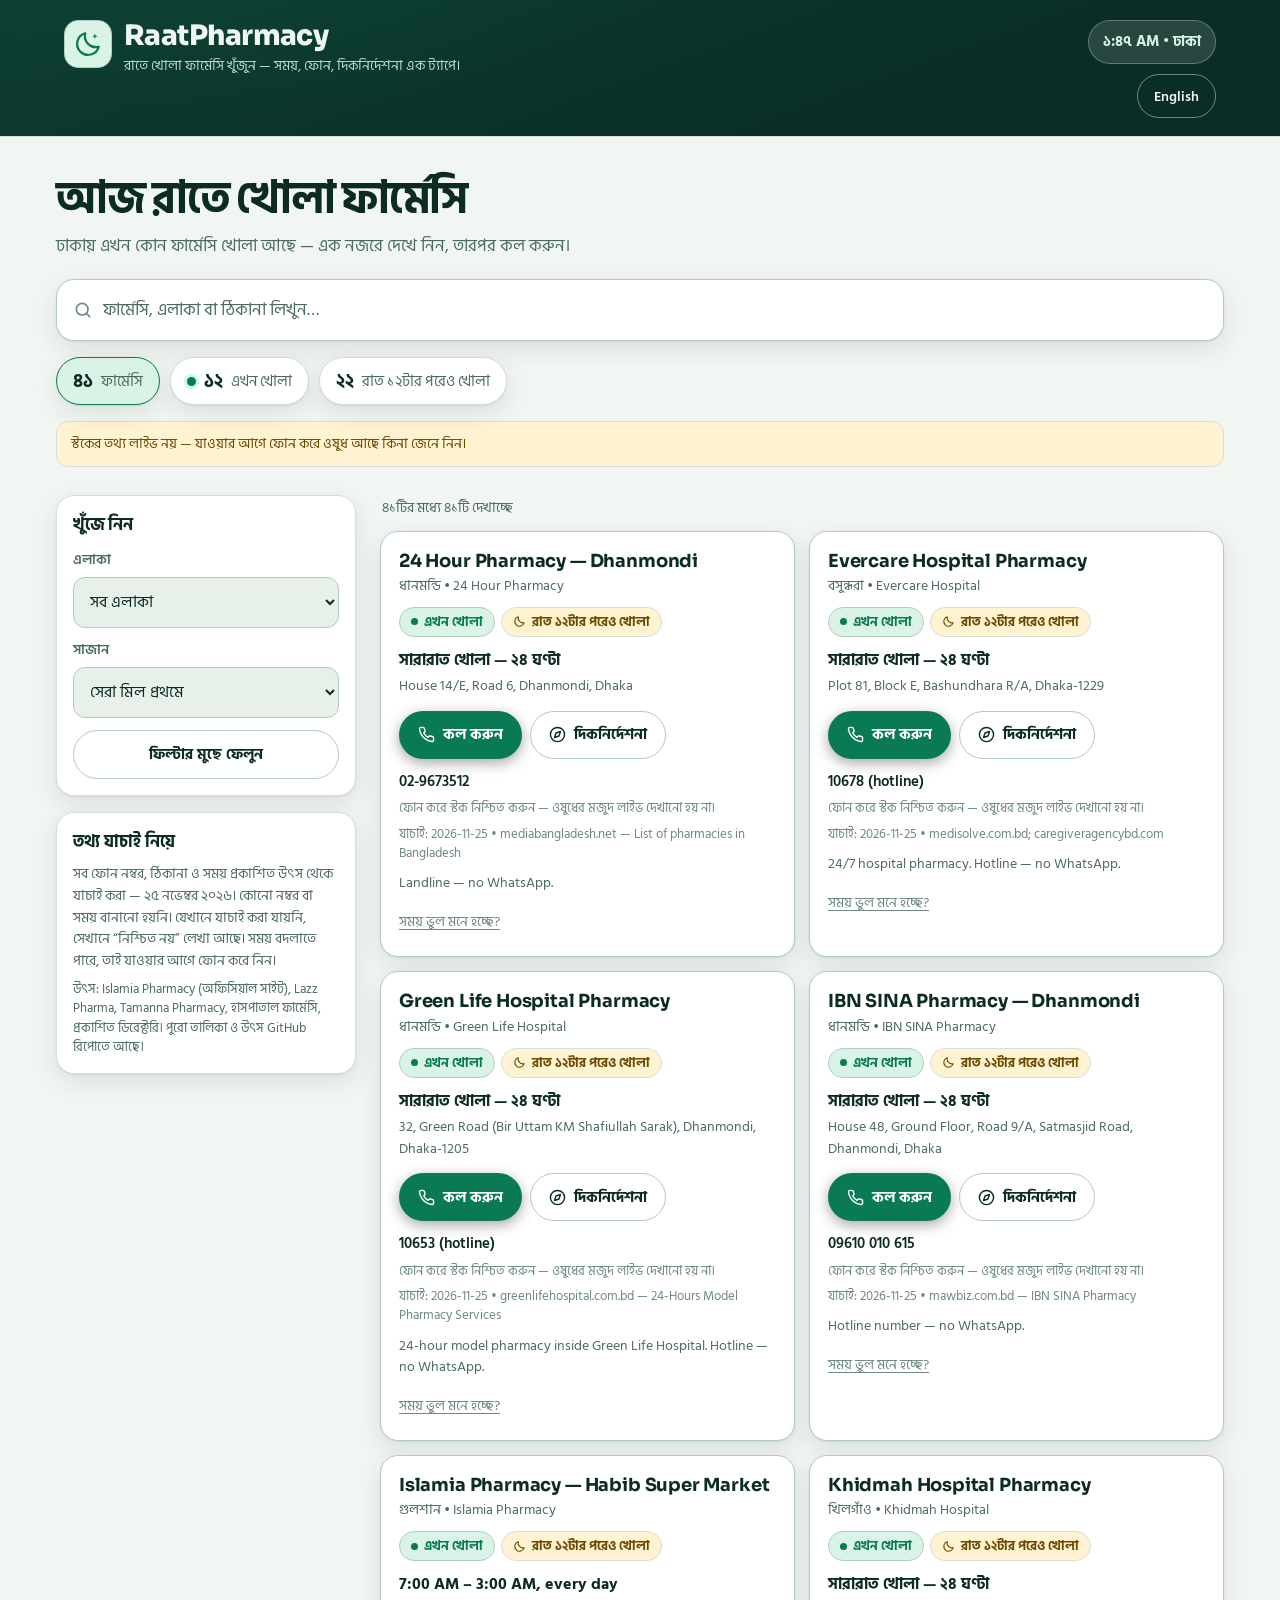
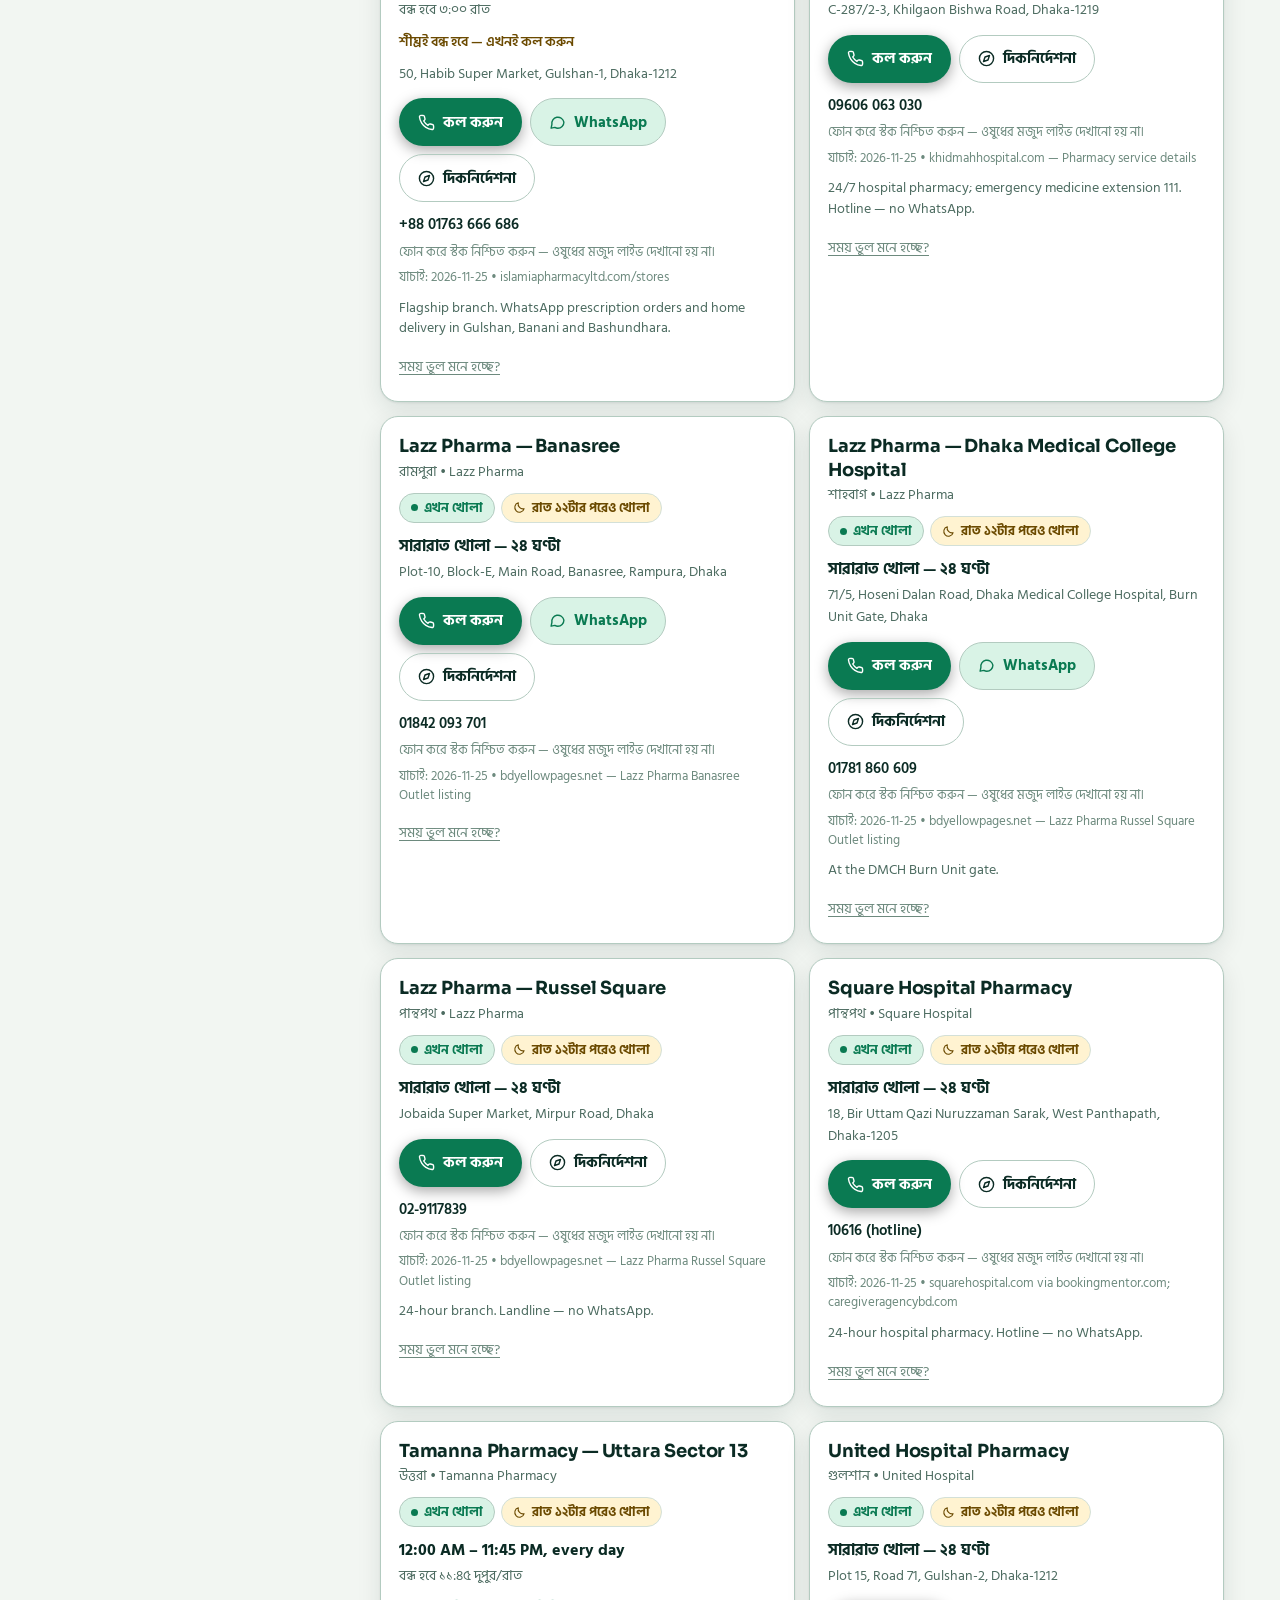
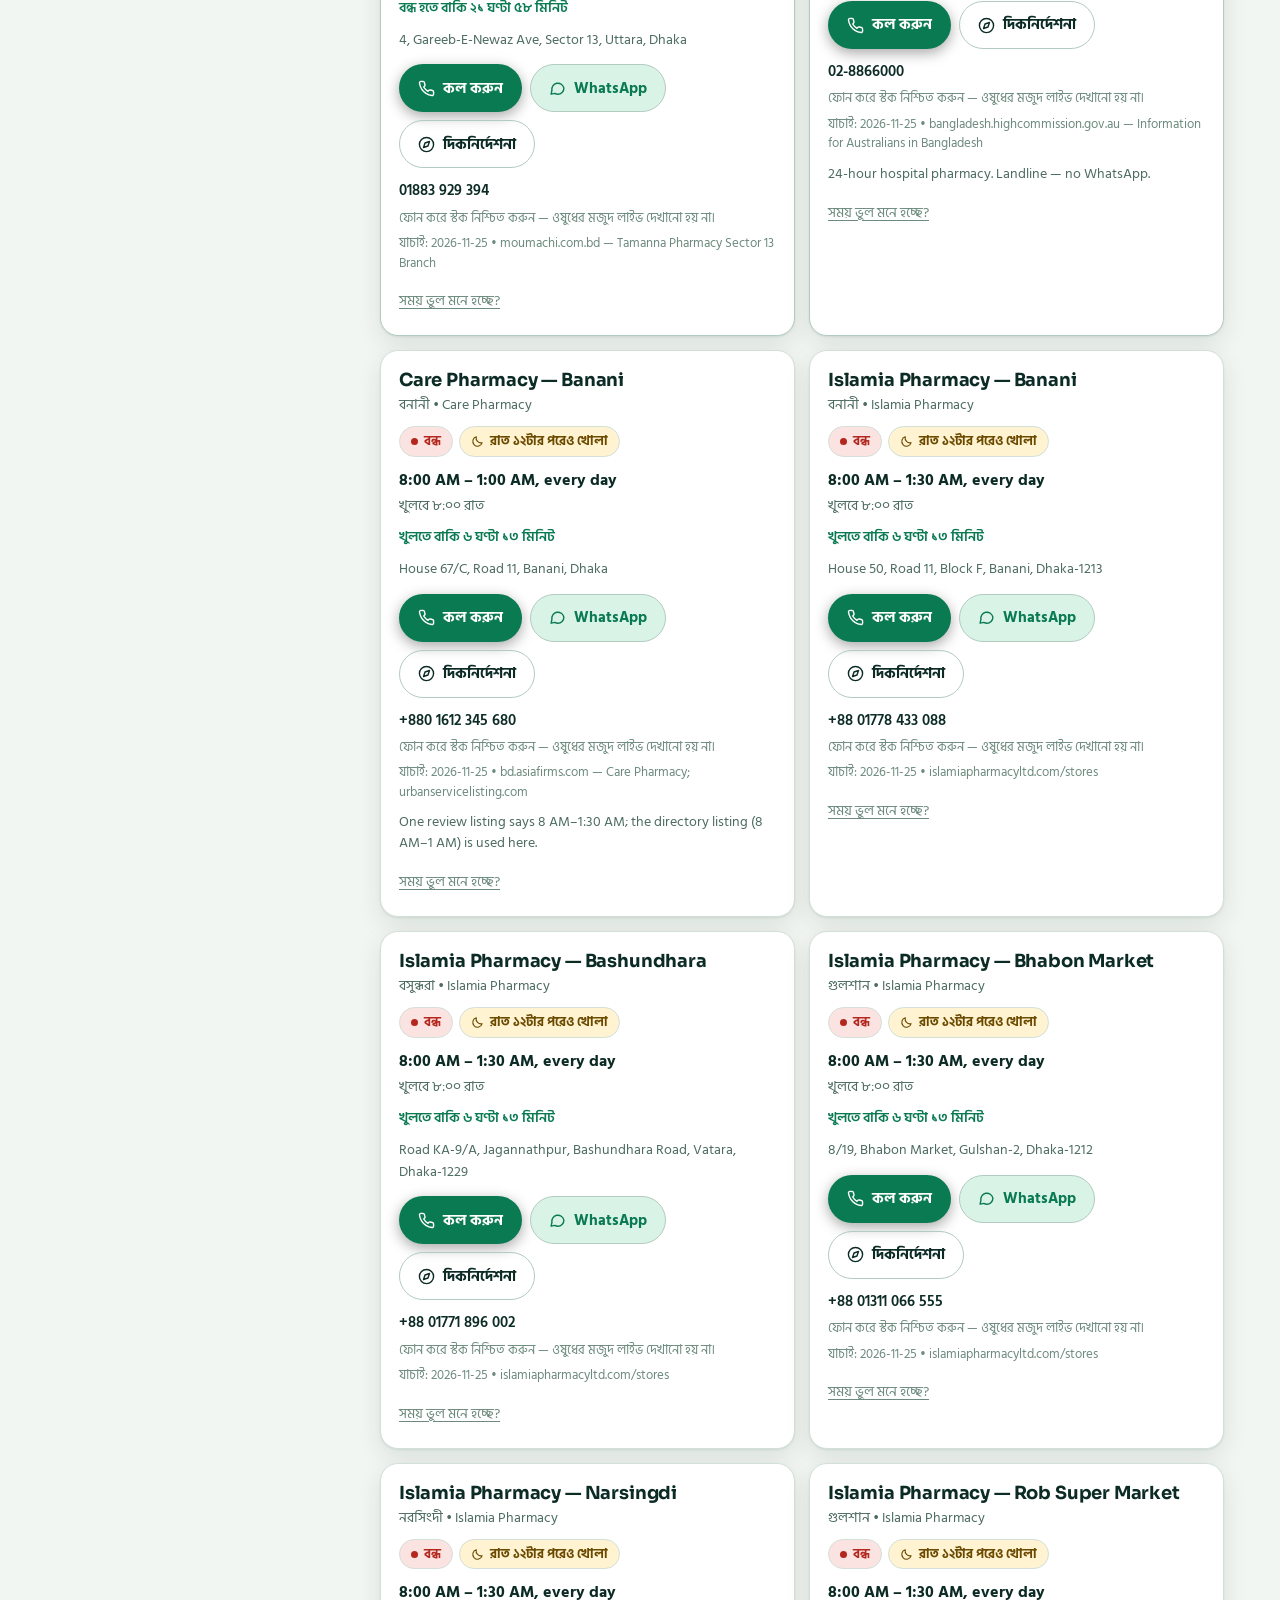
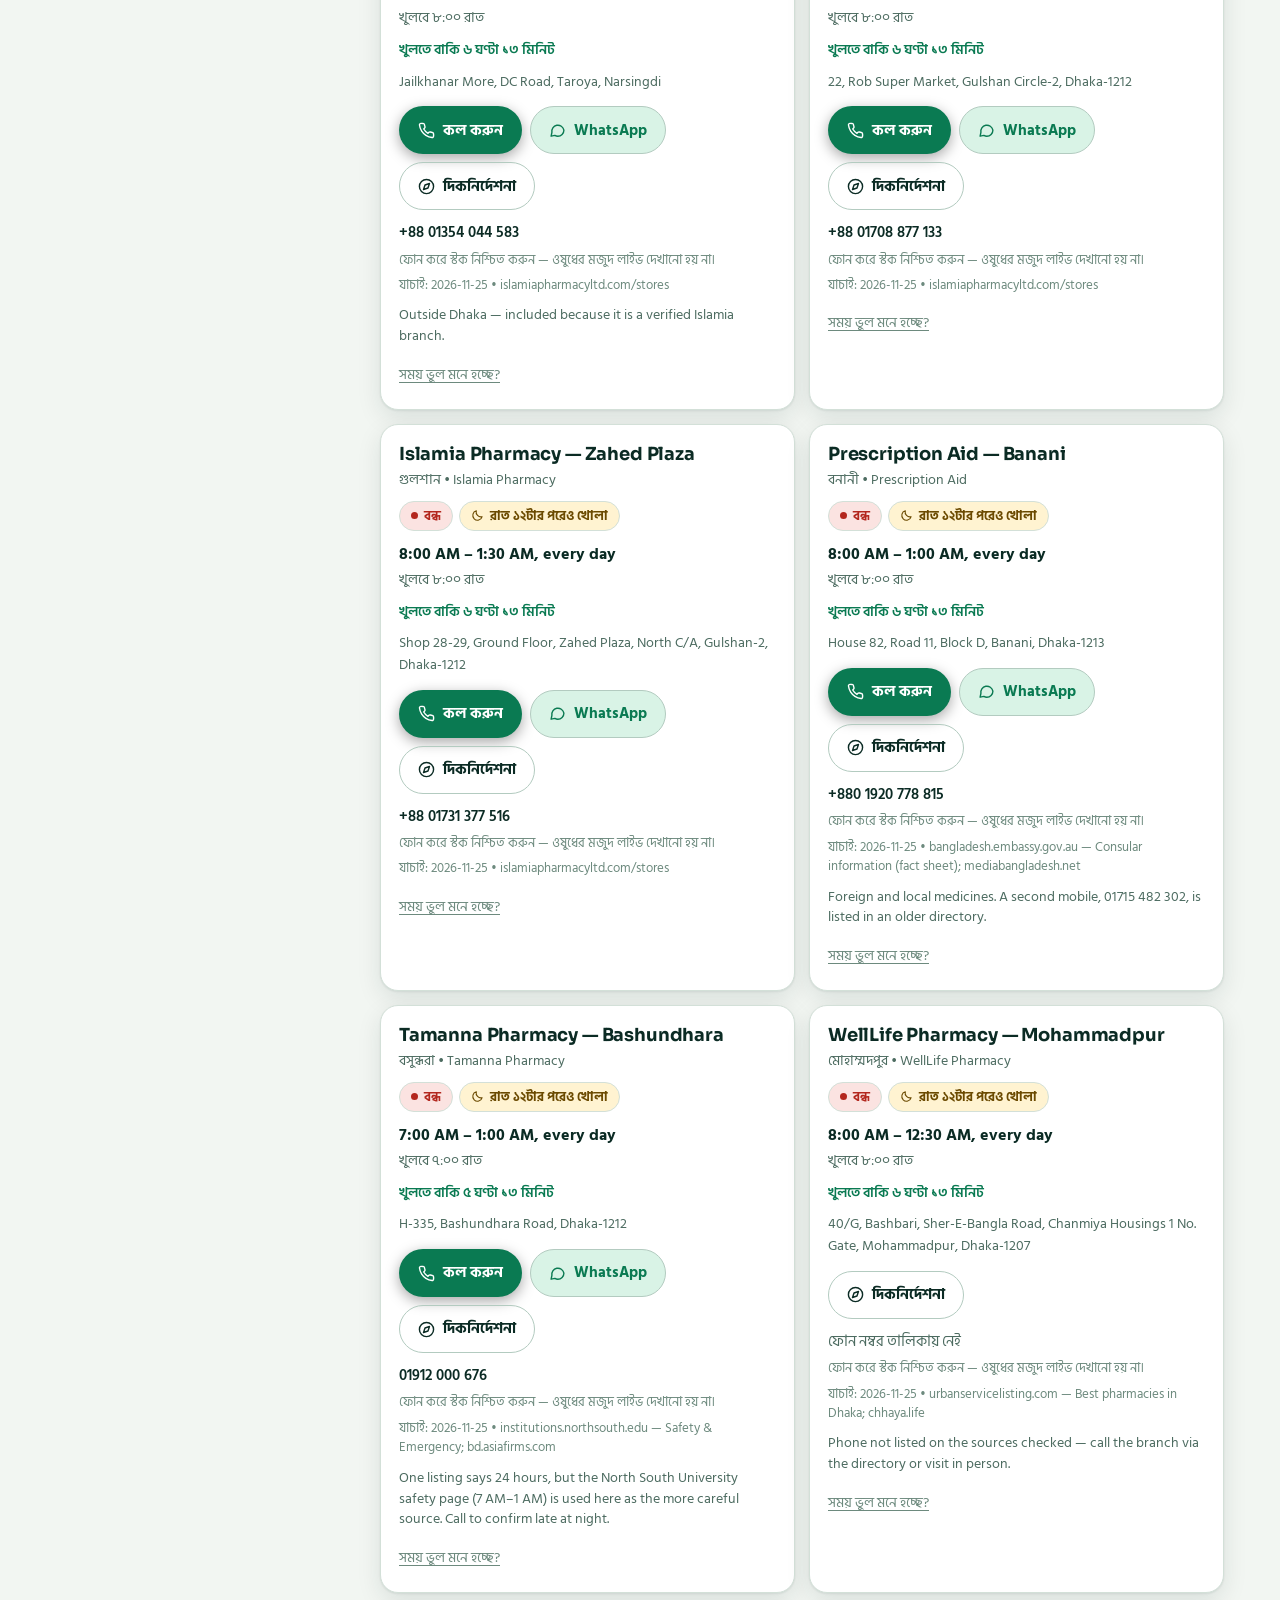
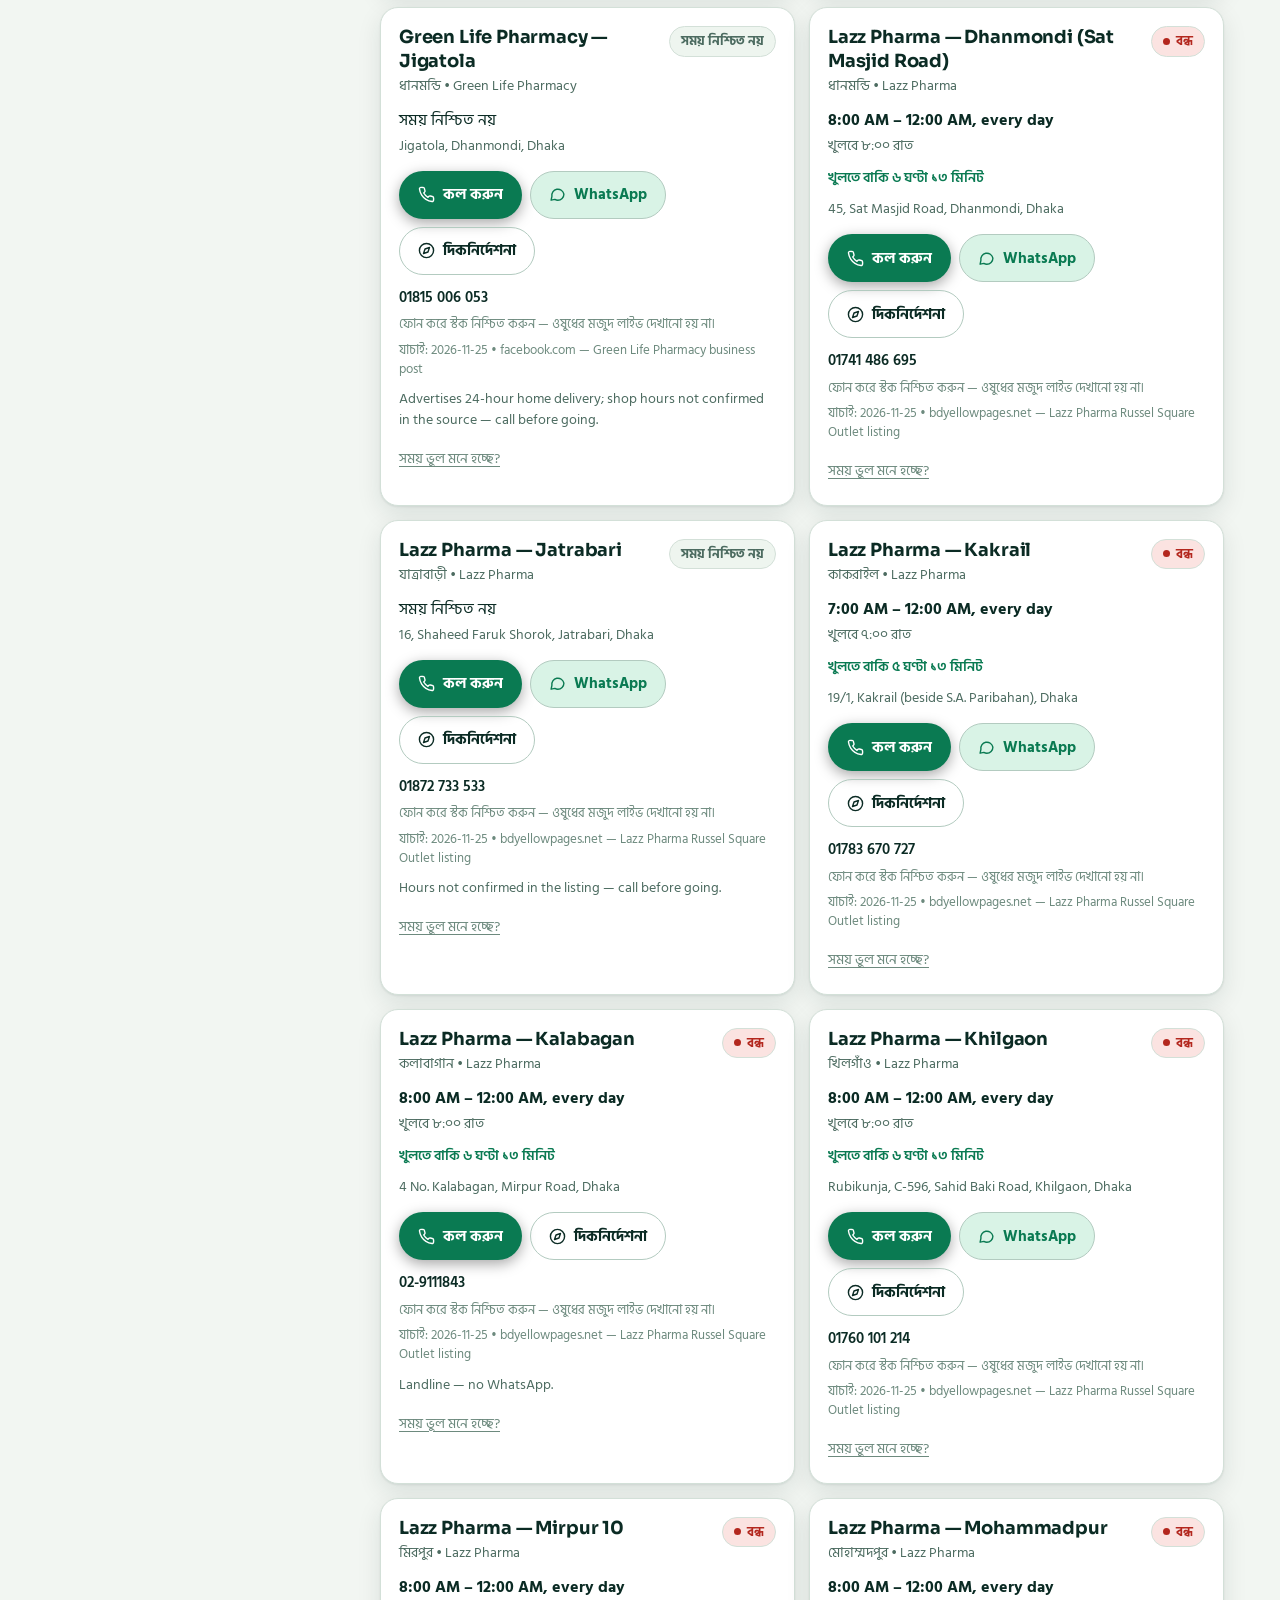
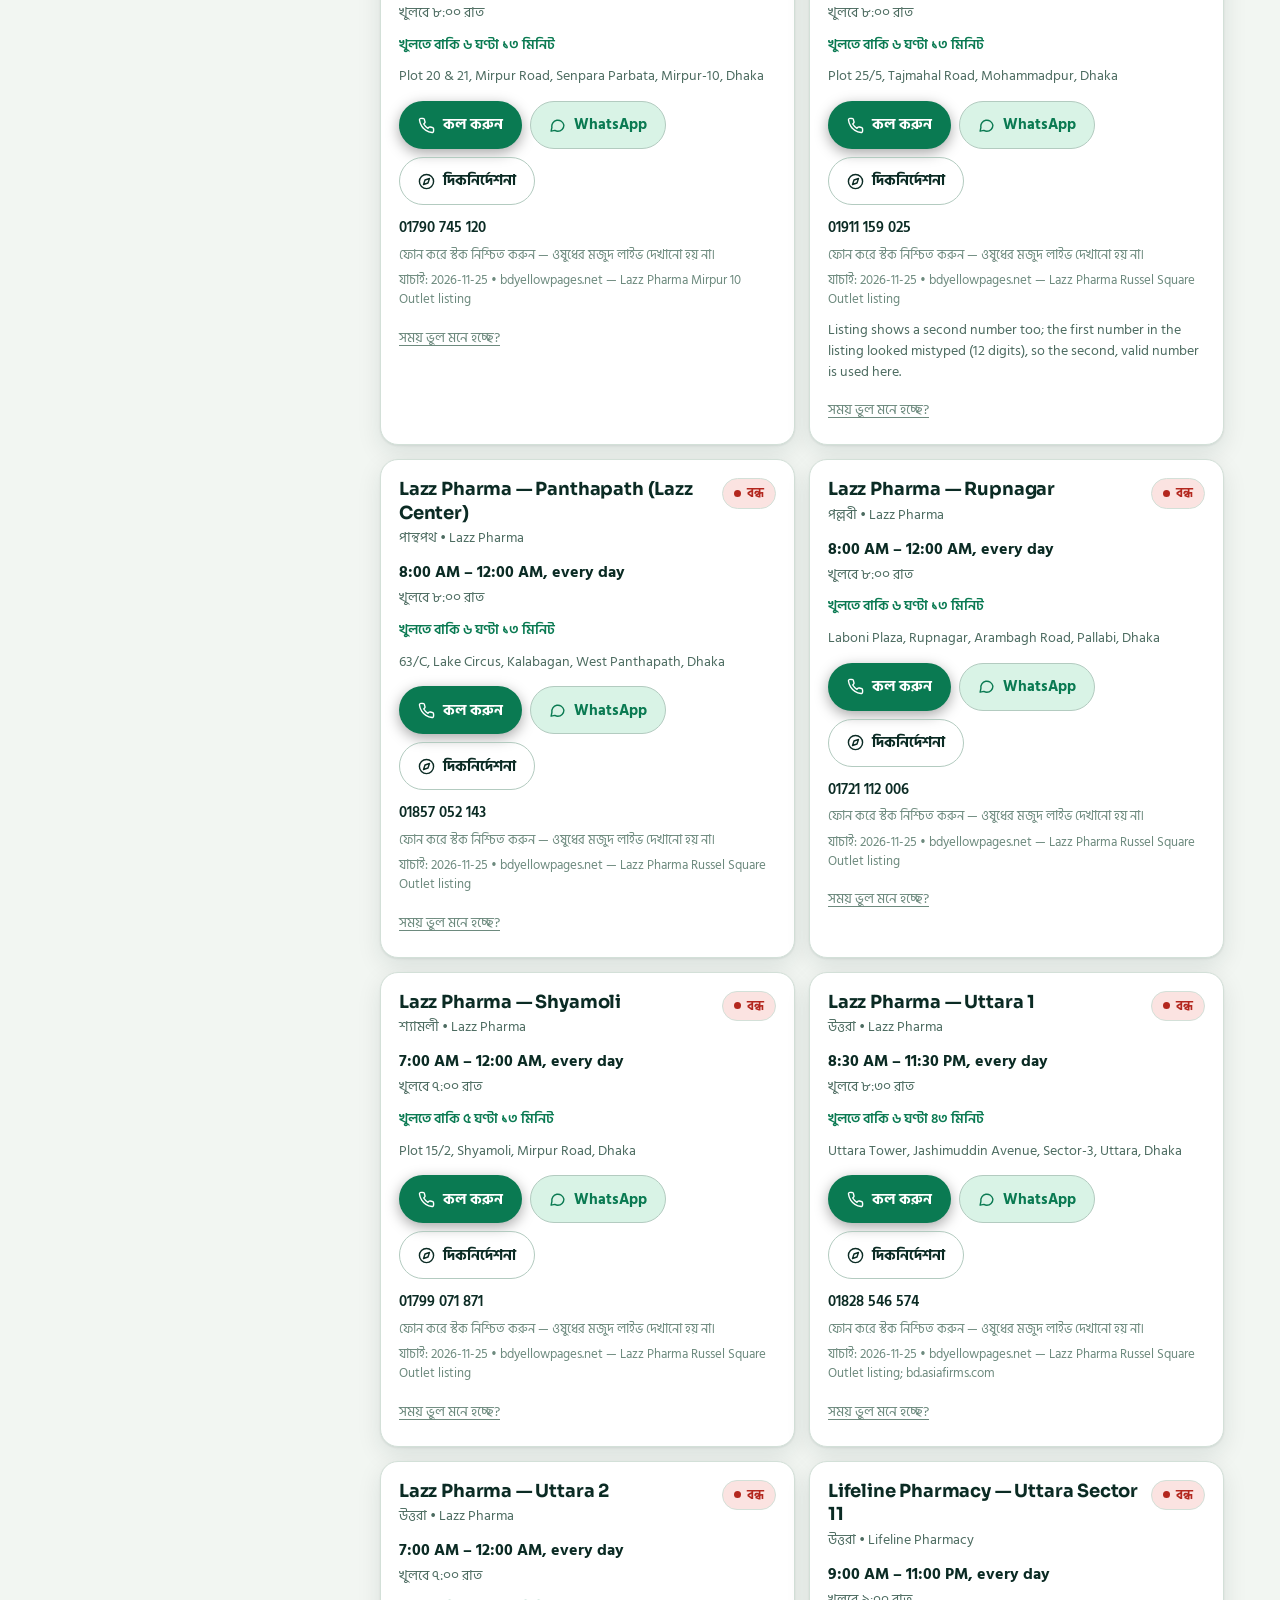
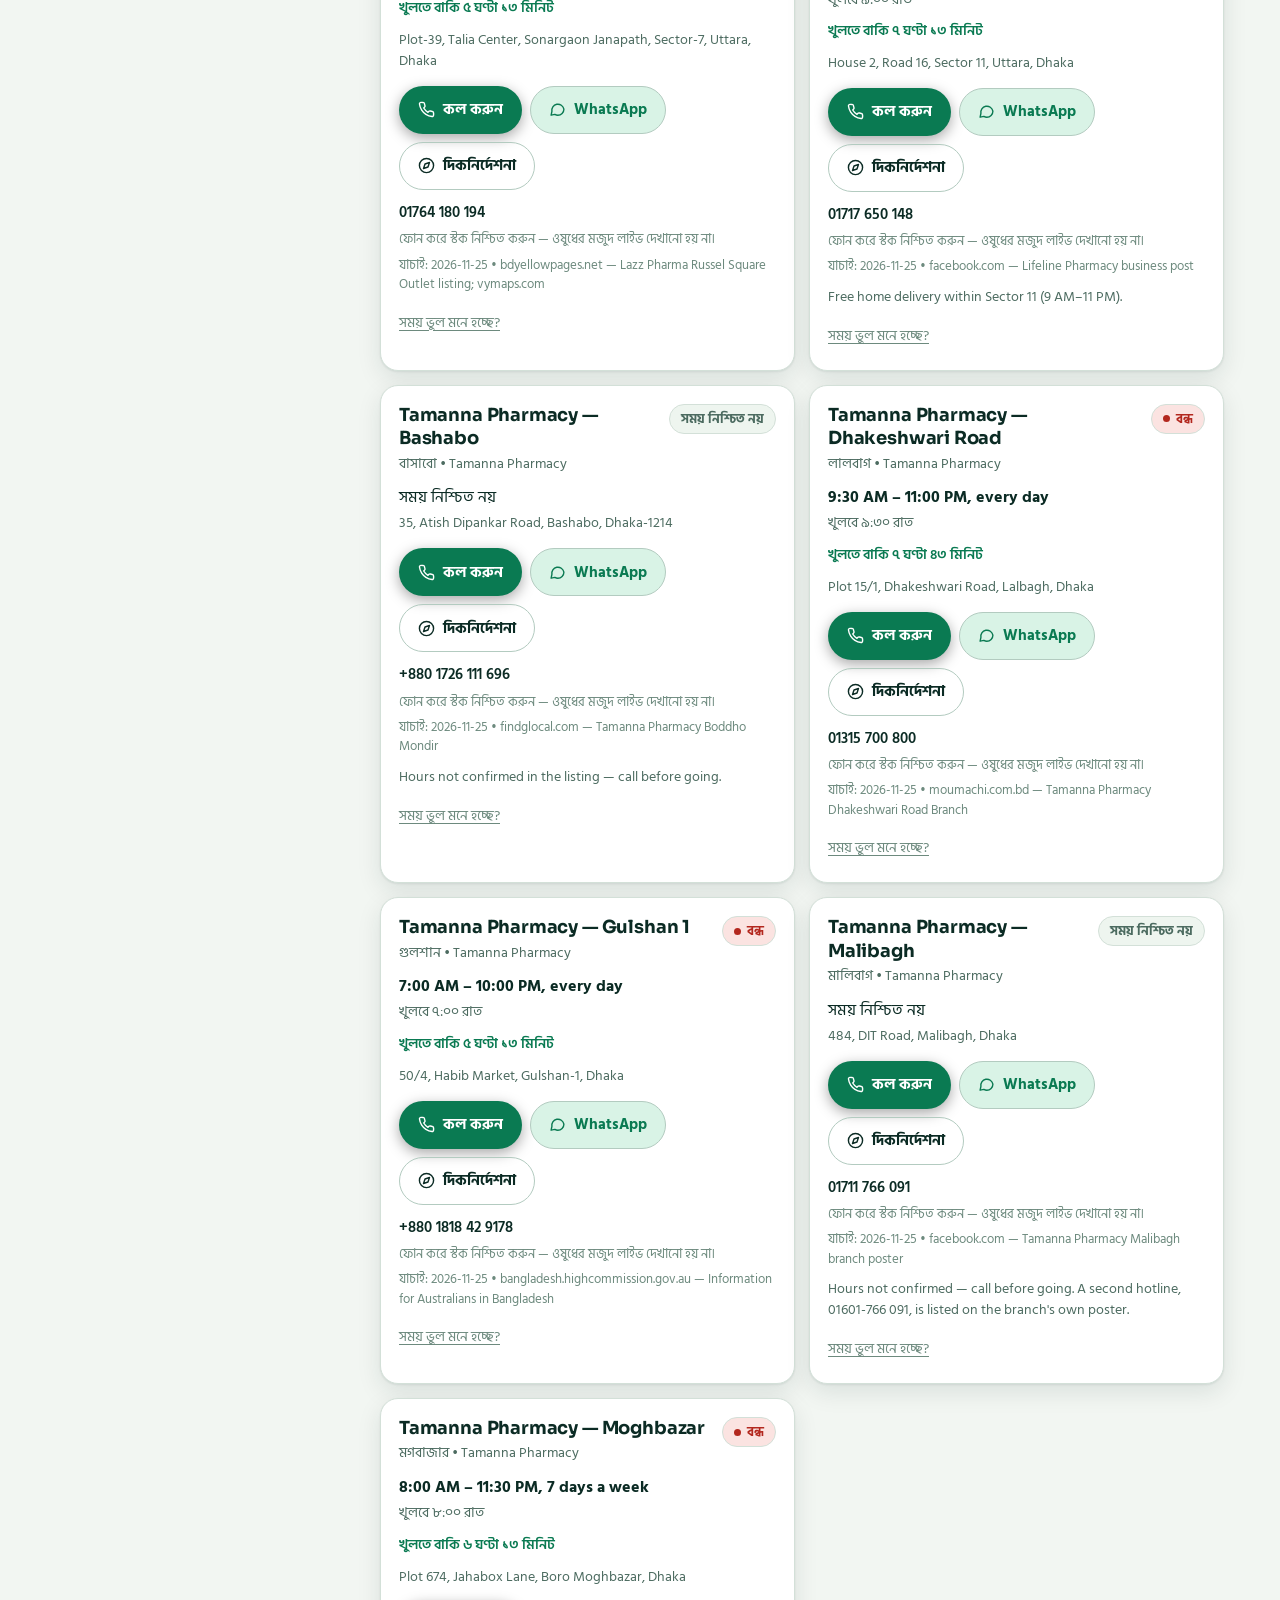
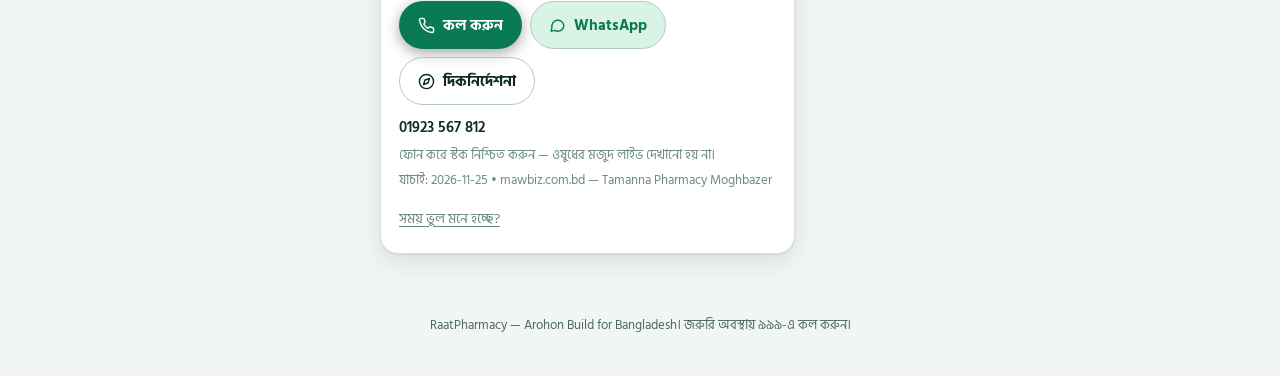
==== index.html @ ec74868f "RaatPharmacy MVP: night pharmacy finder for Dhaka - 41 verified pharmacies" ====
<!DOCTYPE html>
<html lang="bn">
<head>
  <meta charset="utf-8">
  <meta name="viewport" content="width=device-width, initial-scale=1, viewport-fit=cover">
  <meta name="description" content="Find an open pharmacy near you at night — hours, phone, directions in one tap.">
  <meta name="theme-color" content="#06231f">
  <title>RaatPharmacy — রাতে খোলা ফার্মেসি খুঁজুন | ঢাকা</title>
  <link rel="icon" href="data:image/svg+xml,%3Csvg xmlns='http://www.w3.org/2000/svg' viewBox='0 0 24 24'%3E%3Crect width='24' height='24' rx='6' fill='%230a2e28'/%3E%3Cpath d='M17.5 13.5A6.5 6.5 0 0 1 10.5 6.5 6.5 6.5 0 1 0 17.5 13.5Z' fill='%2334e5a6'/%3E%3C/svg%3E">
  <link rel="preconnect" href="https://fonts.googleapis.com">
  <link rel="preconnect" href="https://fonts.gstatic.com" crossorigin>
  <link href="https://fonts.googleapis.com/css2?family=Hind+Siliguri:wght@400;500;600;700&family=Sora:wght@600;700;800&display=swap" rel="stylesheet">
  <link rel="stylesheet" href="styles.css">
</head>
<body>
  <header class="topbar">
    <div class="topbar-in">
      <div class="brand">
        <span class="brand-mark" aria-hidden="true">
          <svg viewBox="0 0 24 24" width="30" height="30" fill="none" stroke="currentColor" stroke-width="1.8" stroke-linecap="round" stroke-linejoin="round"><path d="M20.6 14.2A8.8 8.8 0 0 1 9.8 3.4 8.8 8.8 0 1 0 20.6 14.2Z"/><path d="M17.5 3.5l.6 1.6 1.6.6-1.6.6-.6 1.6-.6-1.6-1.6-.6 1.6-.6z" fill="currentColor" stroke="none"/></svg>
        </span>
        <div class="brand-text">
          <h1>RaatPharmacy</h1>
          <p id="pitch">রাতে খোলা ফার্মেসি খুঁজুন — সময়, ফোন, দিকনির্দেশনা এক ট্যাপে।</p>
        </div>
      </div>
      <div class="top-right">
        <div class="clock" id="clock" aria-live="off">—</div>
        <button id="langToggle" class="lang-btn" type="button" aria-label="Switch language">English</button>
      </div>
    </div>
  </header>

  <main>
    <!-- Tonight at a glance: search first, stats as filter chips -->
    <section class="hero" aria-label="Find a pharmacy tonight">
      <h2 class="hero-title"><span id="heroTitle">আজ রাতে খোলা ফার্মেসি</span></h2>
      <p class="hero-sub"><span id="heroSub">ঢাকায় এখন কোন ফার্মেসি খোলা আছে — এক নজরে দেখে নিন, তারপর কল করুন।</span></p>
      <label class="search-wrap">
        <span class="visually-hidden" id="searchLabel">খুঁজুন</span>
        <svg class="search-icon" viewBox="0 0 24 24" width="20" height="20" fill="none" stroke="currentColor" stroke-width="2" stroke-linecap="round" aria-hidden="true"><circle cx="11" cy="11" r="7"/><path d="m20 20-3.8-3.8"/></svg>
        <input id="searchInput" type="search" placeholder="ফার্মেসি, এলাকা বা ঠিকানা লিখুন…" aria-labelledby="searchLabel" autocomplete="off">
      </label>
      <div class="stat-chips" role="group" aria-label="Filter by status">
        <button type="button" class="stat-chip" id="statChipAll" data-filter="all" aria-pressed="true">
          <strong id="statTotal">–</strong><span id="statTotalLabel">ফার্মেসি</span>
        </button>
        <button type="button" class="stat-chip stat-chip-open" id="statChipOpen" data-filter="open" aria-pressed="false">
          <span class="dot" aria-hidden="true"></span><strong id="statOpen">–</strong><span id="statOpenLabel">এখন খোলা</span>
        </button>
        <button type="button" class="stat-chip" id="statChipLate" data-filter="late" aria-pressed="false">
          <strong id="statLate">–</strong><span id="statLateLabel">রাত ১২টার পরেও খোলা</span>
        </button>
      </div>
      <p class="stock-note" id="stockNote">স্টকের তথ্য লাইভ নয় — যাওয়ার আগে ফোন করে ওষুধ আছে কিনা জেনে নিন।</p>
    </section>

    <div class="layout">
      <!-- Filters -->
      <aside class="sidebar" aria-label="Filters and information">
        <section class="controls" aria-label="Filters">
          <h2 class="sidebar-title" id="filtersTitle">খুঁজে নিন</h2>
          <label class="field">
            <span id="areaLabel">এলাকা</span>
            <select id="areaFilter">
              <option value="all">সব এলাকা</option>
            </select>
          </label>
          <label class="field">
            <span id="sortLabel">সাজান</span>
            <select id="sortSelect">
              <option value="recommended" id="sortRecommended">সেরা মিল প্রথমে</option>
              <option value="latest" id="sortLatest">দেরিতে বন্ধ হয় যেগুলো</option>
              <option value="name" id="sortName">নাম অনুযায়ী</option>
            </select>
          </label>
          <button id="clearFilters" class="btn btn-ghost clear-btn" type="button">ফিল্টার মুছে ফেলুন</button>
        </section>

        <section class="about">
          <h2 id="aboutTitle">তথ্য যাচাই নিয়ে</h2>
          <p id="aboutText">সব ফোন নম্বর, ঠিকানা ও সময় প্রকাশিত উৎস থেকে যাচাই করা — ২৫ নভেম্বর ২০২৬। কোনো নম্বর বা সময় বানানো হয়নি। যেখানে যাচাই করা যায়নি, সেখানে “নিশ্চিত নয়” লেখা আছে। সময় বদলাতে পারে, তাই যাওয়ার আগে ফোন করে নিন।</p>
          <p id="aboutSources" class="sources">উৎস: Islamia Pharmacy (অফিসিয়াল সাইট), Lazz Pharma, Tamanna Pharmacy, হাসপাতাল ফার্মেসি, প্রকাশিত ডিরেক্টরি। পুরো তালিকা ও উৎস GitHub রিপোতে আছে।</p>
        </section>
      </aside>

      <!-- Results -->
      <section class="results" aria-label="Pharmacies">
        <p id="resultCount" class="result-count"></p>
        <ul id="pharmacyList" class="pharmacy-list"></ul>
        <p id="emptyState" class="empty hidden">কোনো ফার্মেসি মেলেনি — খোঁজ বা ফিল্টার বদলে দেখুন।</p>
        <p id="loadingState" class="empty">তালিকা লোড হচ্ছে…</p>
      </section>
    </div>
  </main>

  <footer>
    <p id="footerText">RaatPharmacy — Arohon Build for Bangladesh। জরুরি অবস্থায় ৯৯৯-এ কল করুন।</p>
  </footer>

  <!-- Correction form: one shared panel, opened per pharmacy -->
  <div id="sheetBackdrop" class="sheet-backdrop hidden"></div>
  <section id="correctSheet" class="sheet hidden" role="dialog" aria-modal="true" aria-labelledby="sheetTitle">
    <h2 id="sheetTitle">সময় ভুল মনে হচ্ছে?</h2>
    <p class="sheet-sub" id="sheetPharmacy">—</p>
    <label class="note-label" for="correctInput" id="correctLabel">সঠিক সময়টা লিখুন (ঐচ্ছিক)</label>
    <input id="correctInput" type="text" maxlength="120" placeholder="যেমন: এখন রাত ১১টায় বন্ধ হয়">
    <div class="sheet-actions">
      <button id="cancelCorrect" class="btn btn-ghost" type="button">বাতিল</button>
      <button id="submitCorrect" class="btn btn-primary" type="button">জানান</button>
    </div>
    <p class="sheet-note" id="sheetNote">আপনার জানানো তথ্য শুধু আপনার ব্রাউজারেই থাকবে, তালিকার সময় বদলাবে না — যাচাই না হওয়া পর্যন্ত “যাচাই হয়নি” হিসেবে দেখাবে।</p>
  </section>

  <div id="toast" class="toast hidden" role="status"></div>

  <script src="app.js"></script>
</body>
</html>
---- styles.css ----
/* RaatPharmacy — premium night-pharmacy system.
   Deep emerald ink + warm mint. Night is the use scene: dark is the
   default; a light theme follows the system setting for daylight use.
   No framework. Touch targets >= 44px. Header stacks on phones. */
:root {
  --bg: #061f1c;
  --bg-soft: #082825;
  --surface: #0d2f2a;
  --surface-2: #123b34;
  --surface-3: #175046;
  --text: #eef7f2;
  --muted: #a9c6bb;
  --muted-2: #7fa79a;
  --accent: #34e5a6;
  --accent-soft: #0e3d2f;
  --accent-ink: #04281c;
  --amber: #ffc857;
  --amber-soft: #33270a;
  --amber-ink: #ffd98a;
  --red: #ff9a9a;
  --red-soft: #3d1d1d;
  --border: #21483f;
  --border-strong: #2f6355;
  --shadow-1: 0 1px 2px rgba(0, 0, 0, .28), 0 8px 24px rgba(0, 0, 0, .28);
  --shadow-2: 0 2px 4px rgba(0, 0, 0, .3), 0 16px 40px rgba(0, 0, 0, .34);
  --radius: 18px;
  --radius-sm: 12px;
  color-scheme: dark;
}
@media (prefers-color-scheme: light) {
  :root {
    --bg: #f2f6f2;
    --bg-soft: #e8f0ea;
    --surface: #ffffff;
    --surface-2: #eef5ef;
    --surface-3: #dcebe1;
    --text: #0b2b24;
    --muted: #4c6b60;
    --muted-2: #6d8a7e;
    --accent: #0a7a52;
    --accent-soft: #d9f3e6;
    --accent-ink: #ffffff;
    --amber: #8a5d00;
    --amber-soft: #fff3d1;
    --amber-ink: #6b4a00;
    --red: #b3271e;
    --red-soft: #fbe3e1;
    --border: #d3e0d8;
    --border-strong: #b3cbc0;
    --shadow-1: 0 1px 2px rgba(11, 43, 36, .08), 0 8px 24px rgba(11, 43, 36, .1);
    --shadow-2: 0 2px 4px rgba(11, 43, 36, .1), 0 16px 40px rgba(11, 43, 36, .14);
    color-scheme: light;
  }
}
* { box-sizing: border-box; }
html { -webkit-text-size-adjust: 100%; scroll-behavior: smooth; }
body {
  margin: 0;
  font-family: "Hind Siliguri", "Sora", system-ui, -apple-system, "Segoe UI", Roboto, "Noto Sans Bengali", sans-serif;
  background: var(--bg);
  color: var(--text);
  line-height: 1.55;
}
::selection { background: var(--accent); color: var(--accent-ink); }
:focus-visible { outline: 3px solid var(--accent); outline-offset: 2px; border-radius: 6px; }
::-webkit-scrollbar { width: 10px; }
::-webkit-scrollbar-thumb { background: var(--border-strong); border-radius: 999px; }
::-webkit-scrollbar-track { background: transparent; }
.visually-hidden {
  position: absolute; width: 1px; height: 1px;
  overflow: hidden; clip: rect(0 0 0 0); white-space: nowrap;
}
.hidden { display: none !important; }

/* ---------- Header: stacks on phones, never overlaps ---------- */
.topbar {
  background:
    radial-gradient(720px 260px at 18% -40%, rgba(52, 229, 166, .16), transparent 65%),
    linear-gradient(160deg, #0a2e28, #071f1b 70%);
  border-bottom: 1px solid var(--border);
}
@media (prefers-color-scheme: light) {
  .topbar {
    background:
      radial-gradient(720px 260px at 18% -40%, rgba(10, 122, 82, .14), transparent 65%),
      linear-gradient(160deg, #0d3d31, #0a2e26 70%);
    color: #eef7f2;
  }
  .topbar .brand p { color: #bcd8cb; }
  .topbar .clock { background: rgba(255, 255, 255, .12); border-color: rgba(255, 255, 255, .28); color: #d9efe3; }
  .topbar .lang-btn { color: #eef7f2; border-color: rgba(238, 247, 242, .45); }
  .topbar .lang-btn:hover { color: #34e5a6; border-color: #34e5a6; }
}
.topbar-in {
  max-width: 1200px; margin: 0 auto; padding: 18px 16px 16px;
  display: flex; flex-direction: column; gap: 14px;
}
.brand { display: flex; gap: 12px; align-items: flex-start; min-width: 0; }
.brand-mark {
  flex-shrink: 0; width: 48px; height: 48px; border-radius: 14px;
  display: grid; place-items: center;
  background: var(--accent-soft); color: var(--accent);
  border: 1px solid var(--border-strong);
}
.brand-text { min-width: 0; }
.brand h1 {
  margin: 0; font-family: "Sora", "Hind Siliguri", sans-serif;
  font-size: 26px; font-weight: 800; letter-spacing: -0.02em; line-height: 1.15;
  overflow-wrap: break-word;
}
.brand p { margin: 3px 0 0; color: var(--muted); font-size: 14px; max-width: 60ch; }
.top-right {
  display: flex; align-items: center; gap: 10px; flex-wrap: wrap;
}
.clock {
  font-size: 15px; font-weight: 700; font-variant-numeric: tabular-nums;
  background: var(--surface-2); border: 1px solid var(--border);
  border-radius: 999px; padding: 9px 14px; min-height: 44px;
  display: inline-flex; align-items: center;
}
.lang-btn {
  background: transparent; color: var(--text);
  border: 1px solid var(--border-strong); border-radius: 999px;
  padding: 9px 16px; min-height: 44px; font-size: 14px; font-weight: 600;
  cursor: pointer; font-family: inherit;
}
.lang-btn:hover { border-color: var(--accent); color: var(--accent); }

/* ---------- Hero ---------- */
main { max-width: 1200px; margin: 0 auto; padding: 0 16px 40px; }
.hero { padding: 28px 0 8px; }
.hero-title {
  margin: 0; font-family: "Sora", "Hind Siliguri", sans-serif;
  font-size: clamp(28px, 6vw, 44px); font-weight: 800;
  letter-spacing: -0.03em; line-height: 1.15; text-wrap: balance;
}
.hero-sub { margin: 10px 0 0; color: var(--muted); font-size: 16.5px; max-width: 62ch; }
.search-wrap {
  display: flex; align-items: center; gap: 10px;
  background: var(--surface); border: 1px solid var(--border-strong);
  border-radius: var(--radius); padding: 4px 6px 4px 16px;
  margin-top: 20px; box-shadow: var(--shadow-1);
}
.search-wrap:focus-within { border-color: var(--accent); box-shadow: var(--shadow-1), 0 0 0 3px rgba(52, 229, 166, .22); }
.search-icon { flex-shrink: 0; color: var(--muted-2); }
.search-wrap input {
  flex: 1; min-width: 0; border: 0; outline: 0; background: transparent;
  color: var(--text); font-size: 17px; font-family: inherit;
  padding: 12px 8px 12px 0; min-height: 44px;
}
.search-wrap input::placeholder { color: #93b3a9; }
@media (prefers-color-scheme: light) {
  .search-wrap input::placeholder { color: #4c6b60; }
}
.search-wrap input::-webkit-search-cancel-button { cursor: pointer; }

/* Stats as filter chips */
.stat-chips { display: flex; flex-wrap: wrap; gap: 10px; margin-top: 16px; }
.stat-chip {
  display: inline-flex; align-items: center; gap: 8px;
  background: var(--surface); border: 1px solid var(--border);
  border-radius: 999px; padding: 10px 16px; min-height: 48px;
  font-size: 15px; font-family: inherit; color: var(--text); cursor: pointer;
  box-shadow: var(--shadow-1);
}
.stat-chip strong { font-size: 19px; font-variant-numeric: tabular-nums; line-height: 1; }
.stat-chip span { color: var(--muted); }
.stat-chip .dot {
  width: 9px; height: 9px; border-radius: 50%; background: var(--accent);
  box-shadow: 0 0 0 3px rgba(52, 229, 166, .25);
  animation: pulse 2.2s ease-out infinite;
}
@keyframes pulse {
  0% { box-shadow: 0 0 0 0 rgba(52, 229, 166, .45); }
  70% { box-shadow: 0 0 0 8px rgba(52, 229, 166, 0); }
  100% { box-shadow: 0 0 0 0 rgba(52, 229, 166, 0); }
}
.stat-chip[aria-pressed="true"] {
  background: var(--accent-soft); border-color: var(--accent); color: var(--text);
}
.stat-chip[aria-pressed="true"] span { color: var(--muted); }
.stat-chip:hover { border-color: var(--border-strong); }
.stock-note {
  margin: 16px 0 0; font-size: 14px; color: var(--amber-ink);
  background: var(--amber-soft); border: 1px solid var(--border);
  border-radius: var(--radius-sm); padding: 11px 14px;
  display: flex; gap: 8px; align-items: flex-start;
}
.stock-note svg { flex-shrink: 0; margin-top: 2px; }

/* ---------- Layout ---------- */
.layout { display: grid; gap: 24px; margin-top: 20px; }
.sidebar-title {
  margin: 0 0 12px; font-family: "Sora", "Hind Siliguri", sans-serif;
  font-size: 17px; font-weight: 700; letter-spacing: -0.01em;
}
.controls {
  background: var(--surface); border: 1px solid var(--border);
  border-radius: var(--radius); padding: 16px; box-shadow: var(--shadow-1);
}
.field { display: block; margin-bottom: 12px; }
.field > span { display: block; font-size: 13.5px; font-weight: 600; color: var(--muted); margin-bottom: 6px; }
.field select {
  width: 100%; padding: 11px 12px; min-height: 48px; font-size: 15.5px; font-family: inherit;
  border-radius: var(--radius-sm); border: 1px solid var(--border-strong);
  background: var(--bg-soft); color: var(--text); cursor: pointer;
}
.clear-btn { width: 100%; justify-content: center; min-height: 48px; }

.about {
  margin-top: 16px; background: var(--surface);
  border: 1px solid var(--border); border-radius: var(--radius); padding: 16px;
  box-shadow: var(--shadow-1);
}
.about h2 { margin: 0 0 8px; font-family: "Sora", "Hind Siliguri", sans-serif; font-size: 17px; font-weight: 700; }
.about p { margin: 0 0 8px; font-size: 14px; color: var(--muted); }
.about .sources { font-size: 12.5px; margin-bottom: 0; }

/* ---------- Results / cards ---------- */
.result-count { color: var(--muted); font-size: 14px; margin: 2px 2px 12px; }
.pharmacy-list { list-style: none; margin: 0; padding: 0; display: grid; gap: 14px; }
.card {
  background: var(--surface); border: 1px solid var(--border);
  border-radius: var(--radius); padding: 18px; box-shadow: var(--shadow-1);
  transition: transform .18s ease, box-shadow .18s ease;
}
.card:hover { transform: translateY(-2px); box-shadow: var(--shadow-2); }
.card-open { background: var(--surface); border-color: var(--border-strong); }
.card-head { display: flex; flex-wrap: wrap; justify-content: space-between; gap: 10px; align-items: flex-start; }
.card-head > div:first-child { flex: 1 1 220px; min-width: 0; }
.card h3 { margin: 0; font-family: "Sora", "Hind Siliguri", sans-serif; font-size: 18px; font-weight: 700; line-height: 1.3; letter-spacing: -0.01em; }
.card .area { color: var(--muted); font-size: 13.5px; margin: 3px 0 0; }
.card-badges { display: flex; flex-wrap: wrap; gap: 6px; justify-content: flex-end; }
.badge {
  font-size: 12.5px; font-weight: 700; line-height: 1.3;
  border-radius: 999px; padding: 6px 11px; white-space: nowrap;
  display: inline-flex; align-items: center; gap: 6px;
}
.badge .dot { width: 7px; height: 7px; border-radius: 50%; background: currentColor; }
.badge-open { background: var(--accent-soft); color: var(--accent); border: 1px solid var(--border-strong); }
.badge-open .dot { animation: pulse 2.2s ease-out infinite; }
.badge-closed { background: var(--red-soft); color: var(--red); border: 1px solid var(--border); }
.badge-unknown { background: var(--surface-2); color: var(--muted); border: 1px solid var(--border); }
.badge-late { background: var(--amber-soft); color: var(--amber-ink); border: 1px solid var(--border); }
.hours-line { margin: 12px 0 2px; font-size: 15.5px; }
.next-line { margin: 0 0 10px; font-size: 14px; color: var(--muted); font-variant-numeric: tabular-nums; }
.countdown { margin: 0 0 10px; font-size: 14px; font-weight: 600; color: var(--accent); font-variant-numeric: tabular-nums; }
.countdown-soon { color: var(--amber-ink); }
.address { margin: 0 0 14px; font-size: 14px; color: var(--muted); }
.actions { display: flex; flex-wrap: wrap; gap: 8px; }
.btn {
  display: inline-flex; align-items: center; justify-content: center; gap: 8px;
  border-radius: 999px; padding: 11px 18px; min-height: 48px;
  font-size: 15px; font-weight: 700; font-family: inherit;
  text-decoration: none; cursor: pointer; border: 1px solid transparent;
  transition: transform .15s ease, box-shadow .15s ease;
}
.btn svg { flex-shrink: 0; }
.btn-call { background: var(--accent); color: var(--accent-ink); box-shadow: 0 4px 14px rgba(0, 0, 0, .35); }
.btn-call:hover { transform: translateY(-1px); }
.btn-wa { background: var(--accent-soft); color: var(--accent); border-color: var(--border-strong); }
.btn-ghost { background: transparent; color: var(--text); border-color: var(--border-strong); }
.btn-primary { background: var(--accent); color: var(--accent-ink); }
.btn:active { transform: scale(.97); }
.btn[disabled] { opacity: .45; cursor: default; }
.phone-line { margin: 12px 0 0; font-size: 14.5px; color: var(--muted); font-variant-numeric: tabular-nums; }
.phone-line a { color: var(--text); font-weight: 600; text-decoration: none; }
.phone-line a:hover { text-decoration: underline; text-underline-offset: 3px; }
.meta-line { margin: 6px 0 0; font-size: 12.5px; color: var(--muted-2); }
.correction-badge {
  margin-top: 10px; font-size: 13px; color: var(--amber-ink);
  background: var(--amber-soft); border: 1px solid var(--border);
  border-radius: 8px; padding: 8px 10px;
}
.card .notes { margin: 10px 0 0; font-size: 13.5px; color: var(--muted); }
.link-btn {
  background: none; border: none; color: var(--muted-2); font-size: 13.5px; font-family: inherit;
  padding: 12px 0 0; min-height: 44px; cursor: pointer; text-decoration: underline;
  text-underline-offset: 3px;
}
.link-btn:hover { color: var(--text); }
.empty { text-align: center; color: var(--muted); padding: 32px 10px; }

footer { text-align: center; color: var(--muted); font-size: 13px; padding: 8px 16px 28px; }

/* Correction sheet */
.sheet-backdrop { position: fixed; inset: 0; background: rgba(0, 0, 0, .6); z-index: 40; }
.sheet {
  position: fixed; left: 0; right: 0; bottom: 0; z-index: 50;
  background: var(--surface); border-radius: 20px 20px 0 0;
  border: 1px solid var(--border); border-bottom: 0; padding: 20px 18px 24px;
  max-width: 640px; margin: 0 auto; box-shadow: var(--shadow-2);
}
.sheet h2 { margin: 0 0 4px; font-family: "Sora", "Hind Siliguri", sans-serif; font-size: 19px; }
.sheet-sub { margin: 0 0 14px; color: var(--muted); font-size: 14px; }
.note-label { display: block; font-size: 14px; font-weight: 600; margin-bottom: 6px; }
.sheet input {
  width: 100%; padding: 12px 14px; min-height: 48px; font-size: 15px; font-family: inherit;
  border-radius: var(--radius-sm); border: 1px solid var(--border-strong);
  background: var(--bg-soft); color: var(--text);
}
.sheet-actions { display: flex; gap: 10px; margin-top: 14px; }
.sheet-actions .btn { flex: 1; }
.sheet-note { font-size: 12.5px; color: var(--muted); margin: 14px 0 0; }

.toast {
  position: fixed; left: 50%; bottom: 24px; transform: translateX(-50%);
  background: var(--accent); color: var(--accent-ink); font-weight: 700; font-size: 14.5px;
  border-radius: 999px; padding: 12px 20px; min-height: 48px; z-index: 60;
  box-shadow: var(--shadow-2); white-space: nowrap; max-width: calc(100vw - 32px);
  display: inline-flex; align-items: center;
}

/* ---------- Breakpoints ---------- */
@media (min-width: 640px) {
  .topbar-in { flex-direction: row; justify-content: space-between; align-items: flex-start; padding: 20px 24px 18px; }
  .top-right { flex-direction: column; align-items: flex-end; }
  .brand h1 { font-size: 28px; }
}
@media (min-width: 768px) {
  .pharmacy-list { grid-template-columns: 1fr 1fr; }
  .controls { position: sticky; top: 16px; }
}
@media (min-width: 1024px) {
  .layout { grid-template-columns: 300px 1fr; align-items: start; }
  .sidebar { position: sticky; top: 16px; }
  .controls { position: static; }
  .hero { padding-top: 36px; }
}
@media (max-width: 767px) {
  .controls {
    position: sticky; top: 0; z-index: 30;
    border-radius: 0 0 var(--radius) var(--radius);
  }
  .layout { margin-top: 14px; }
}
@media (prefers-reduced-motion: reduce) {
  *, *::before, *::after { animation: none !important; transition: none !important; scroll-behavior: auto !important; }
}
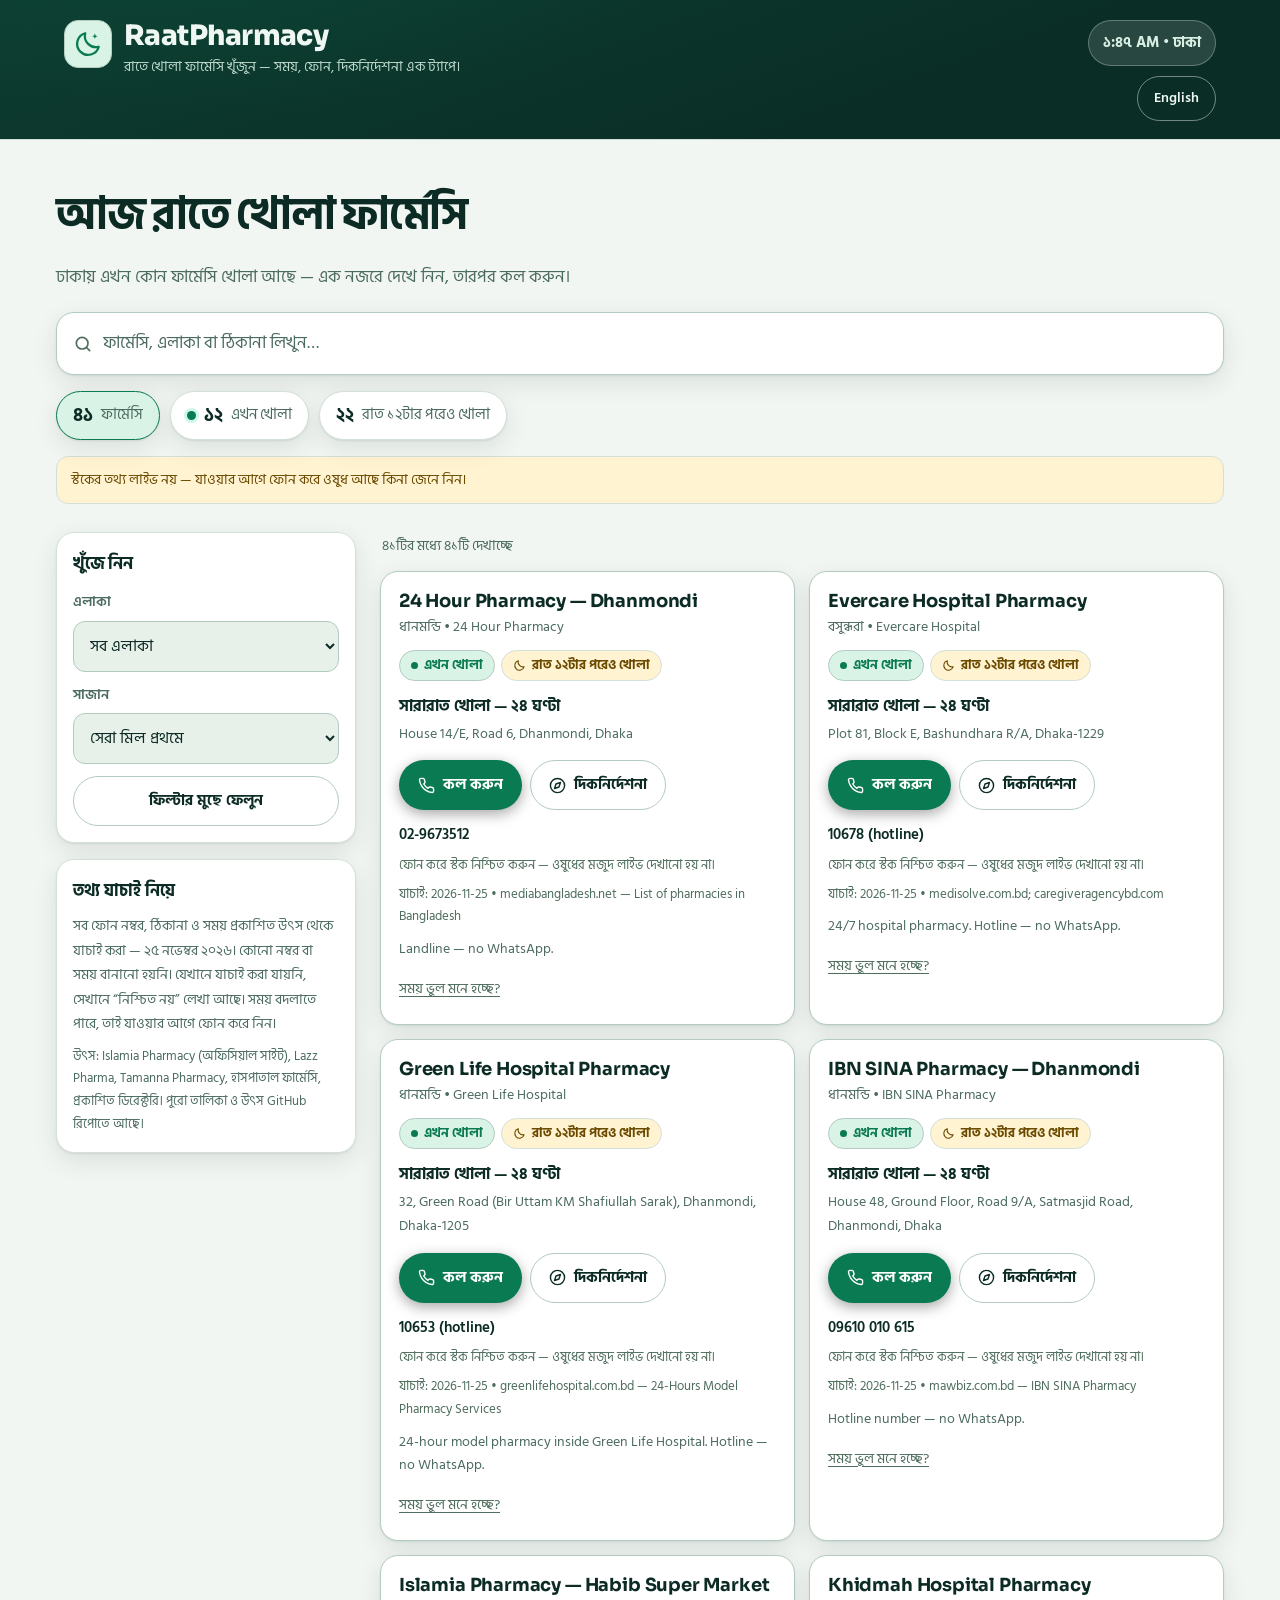
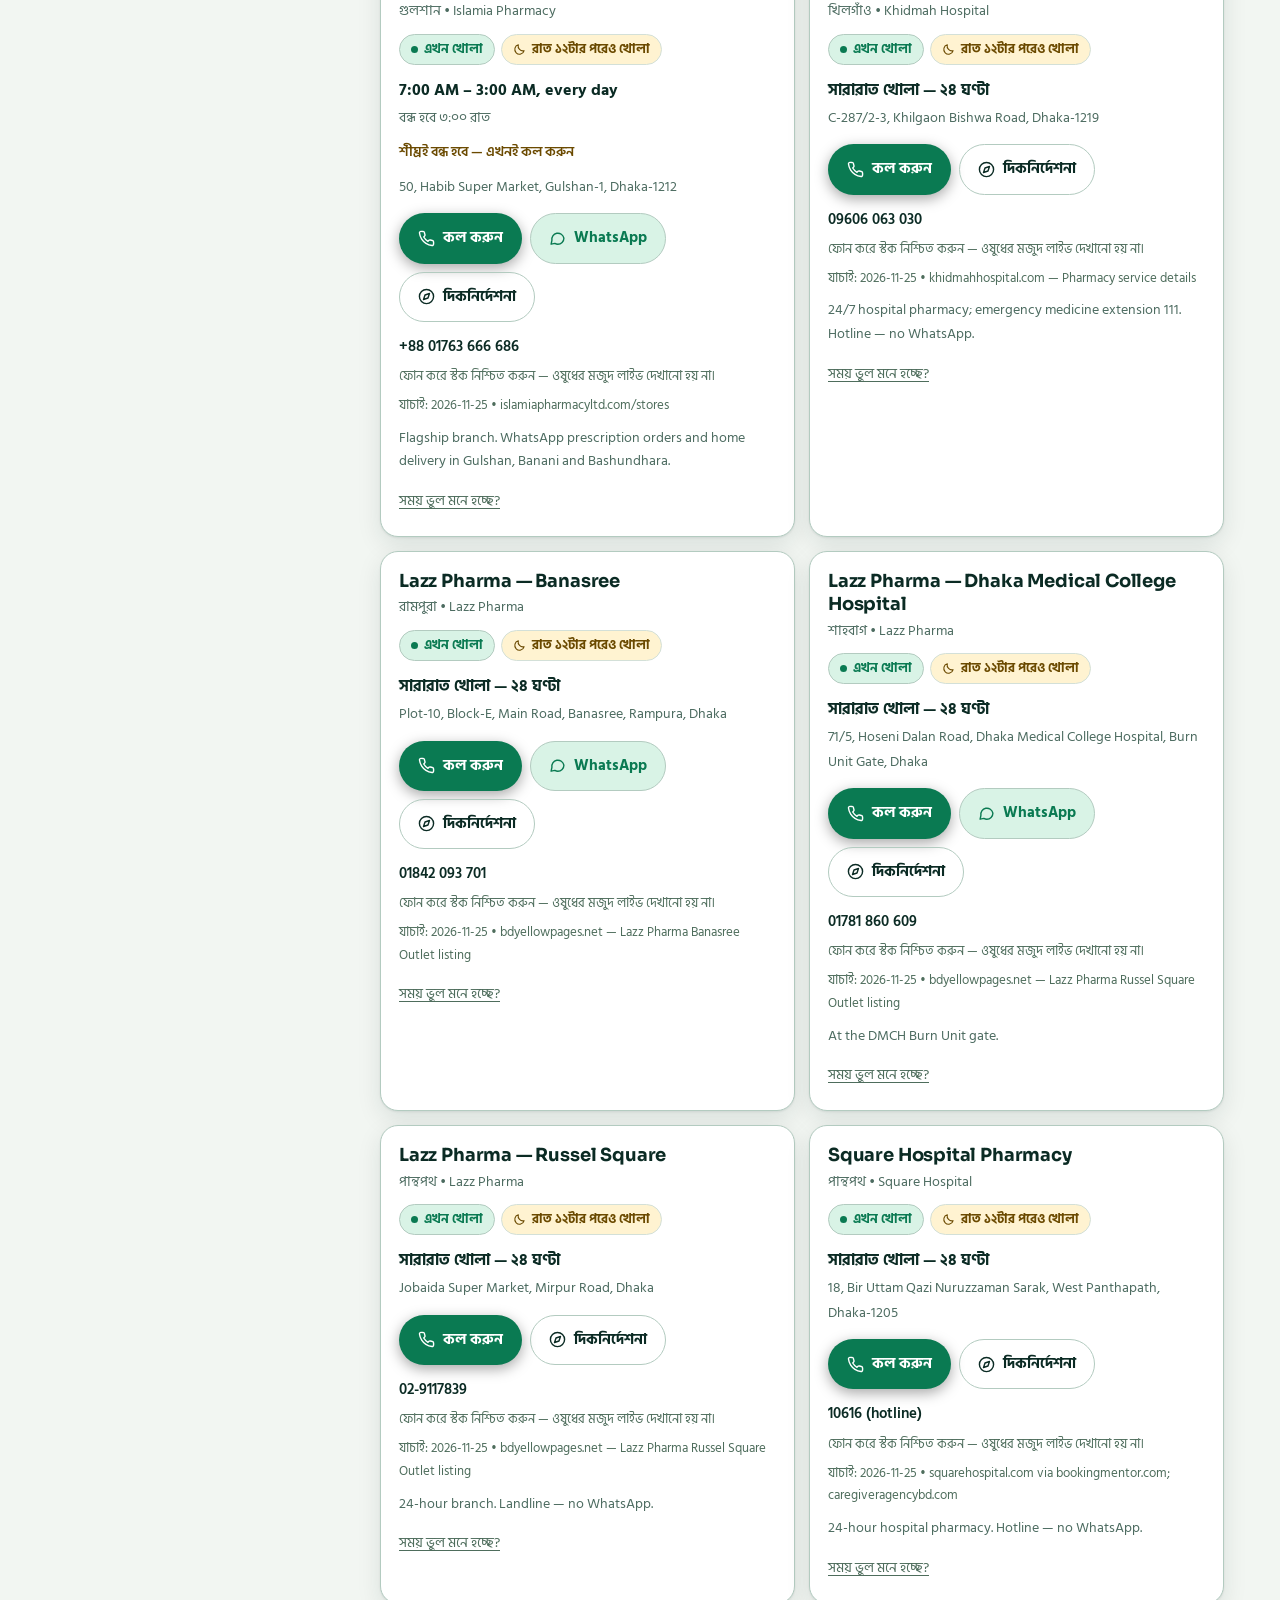
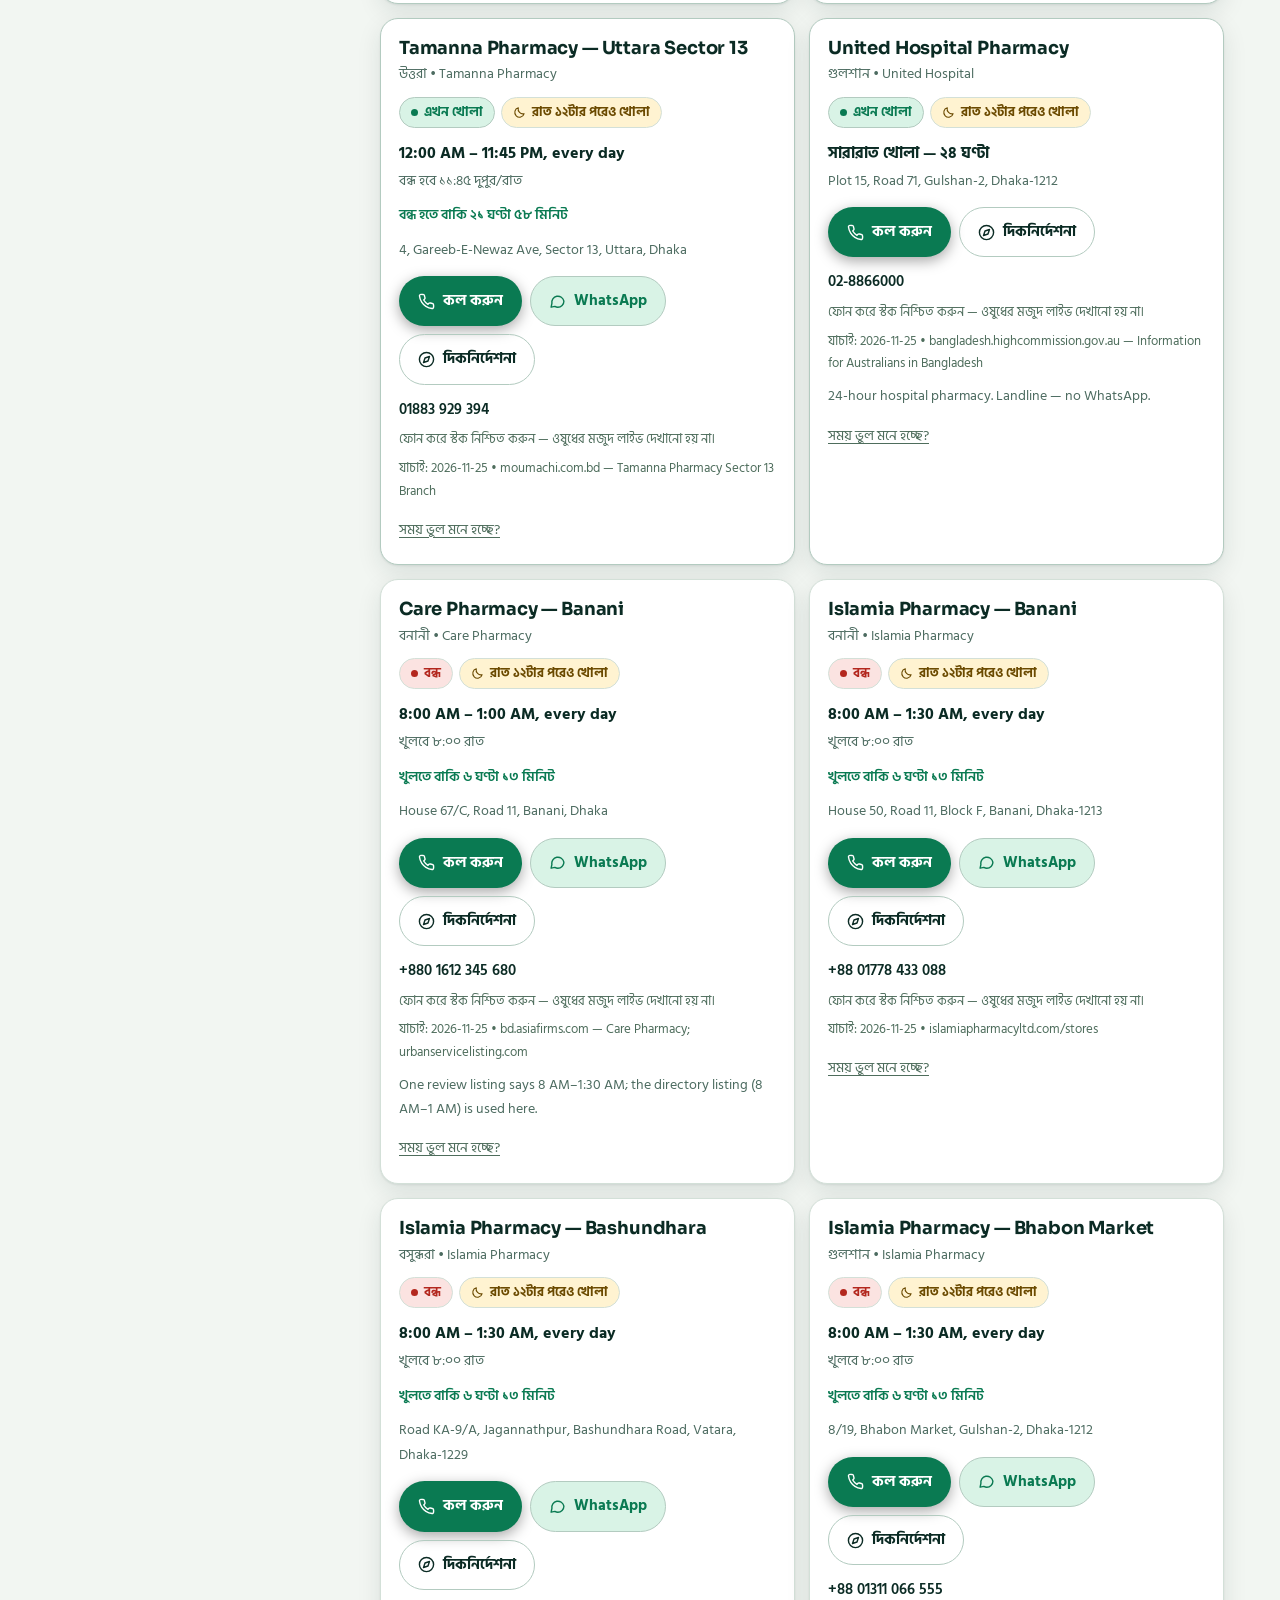
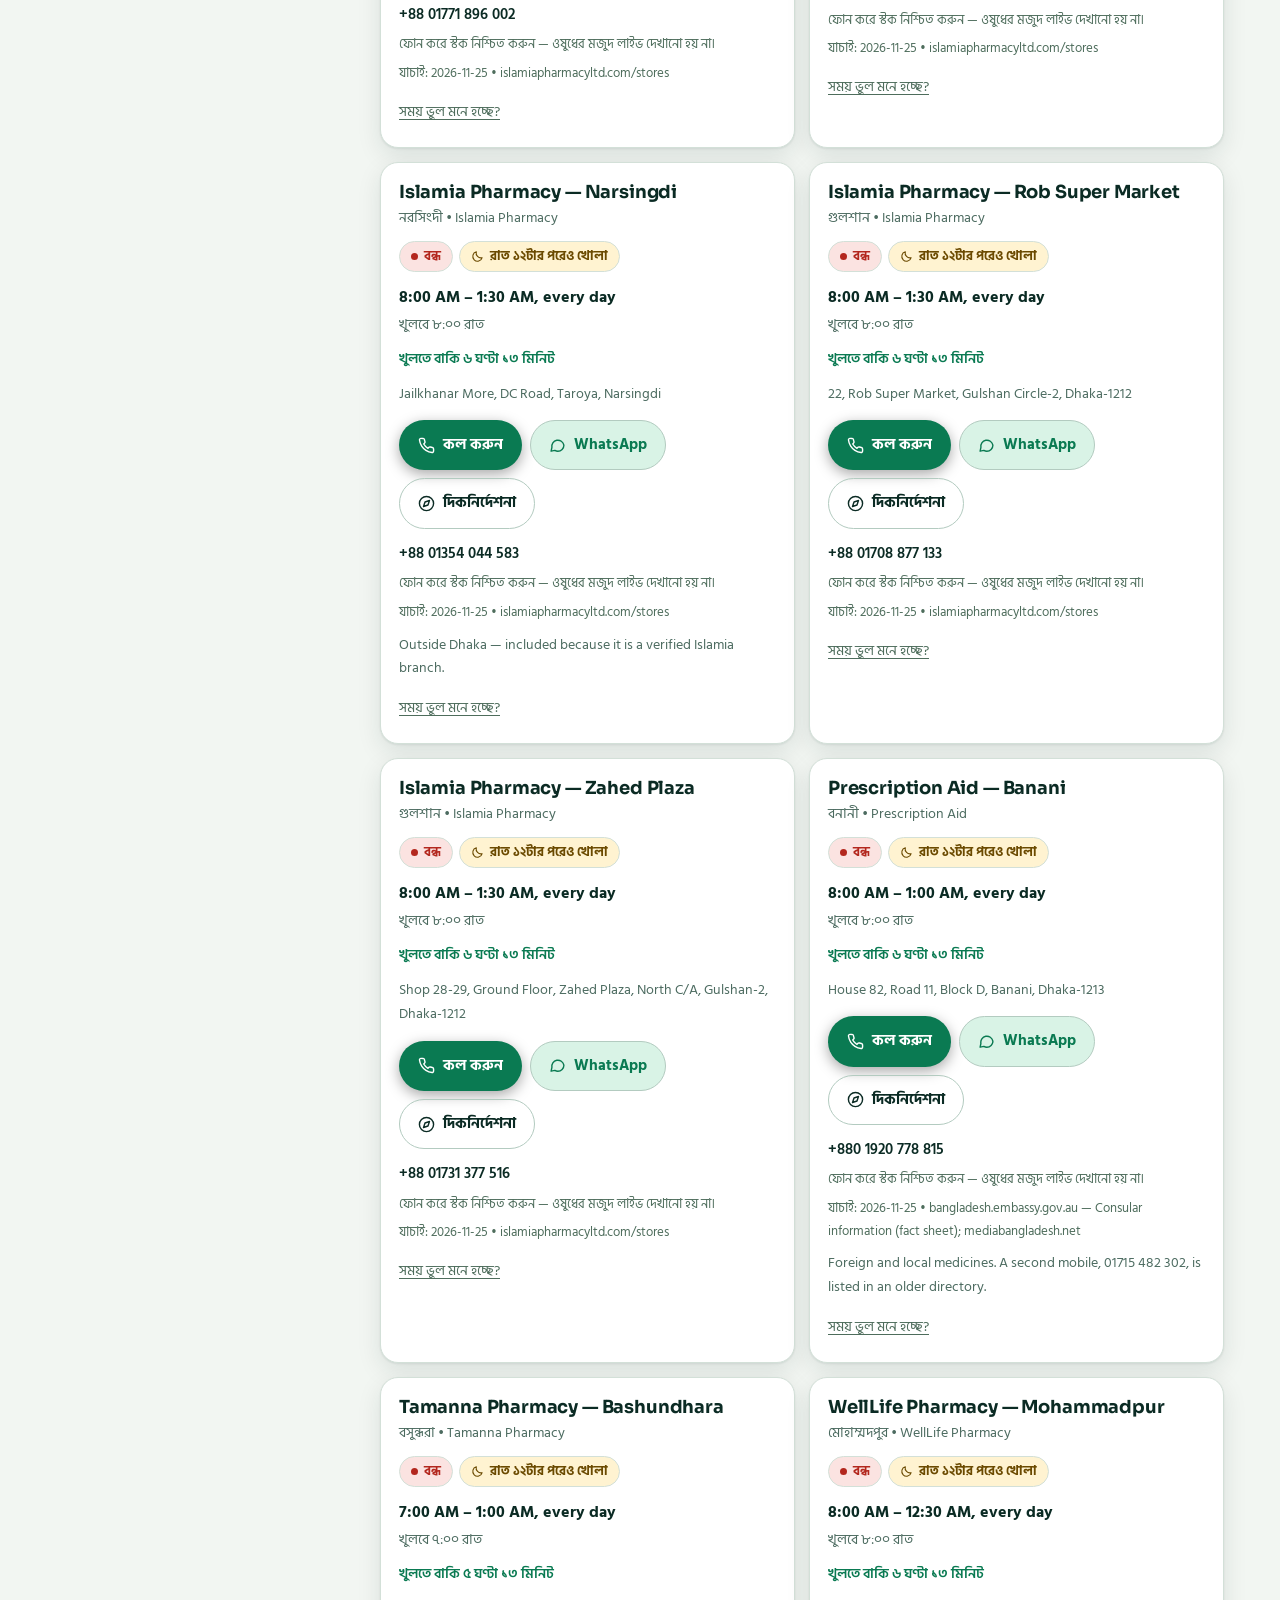
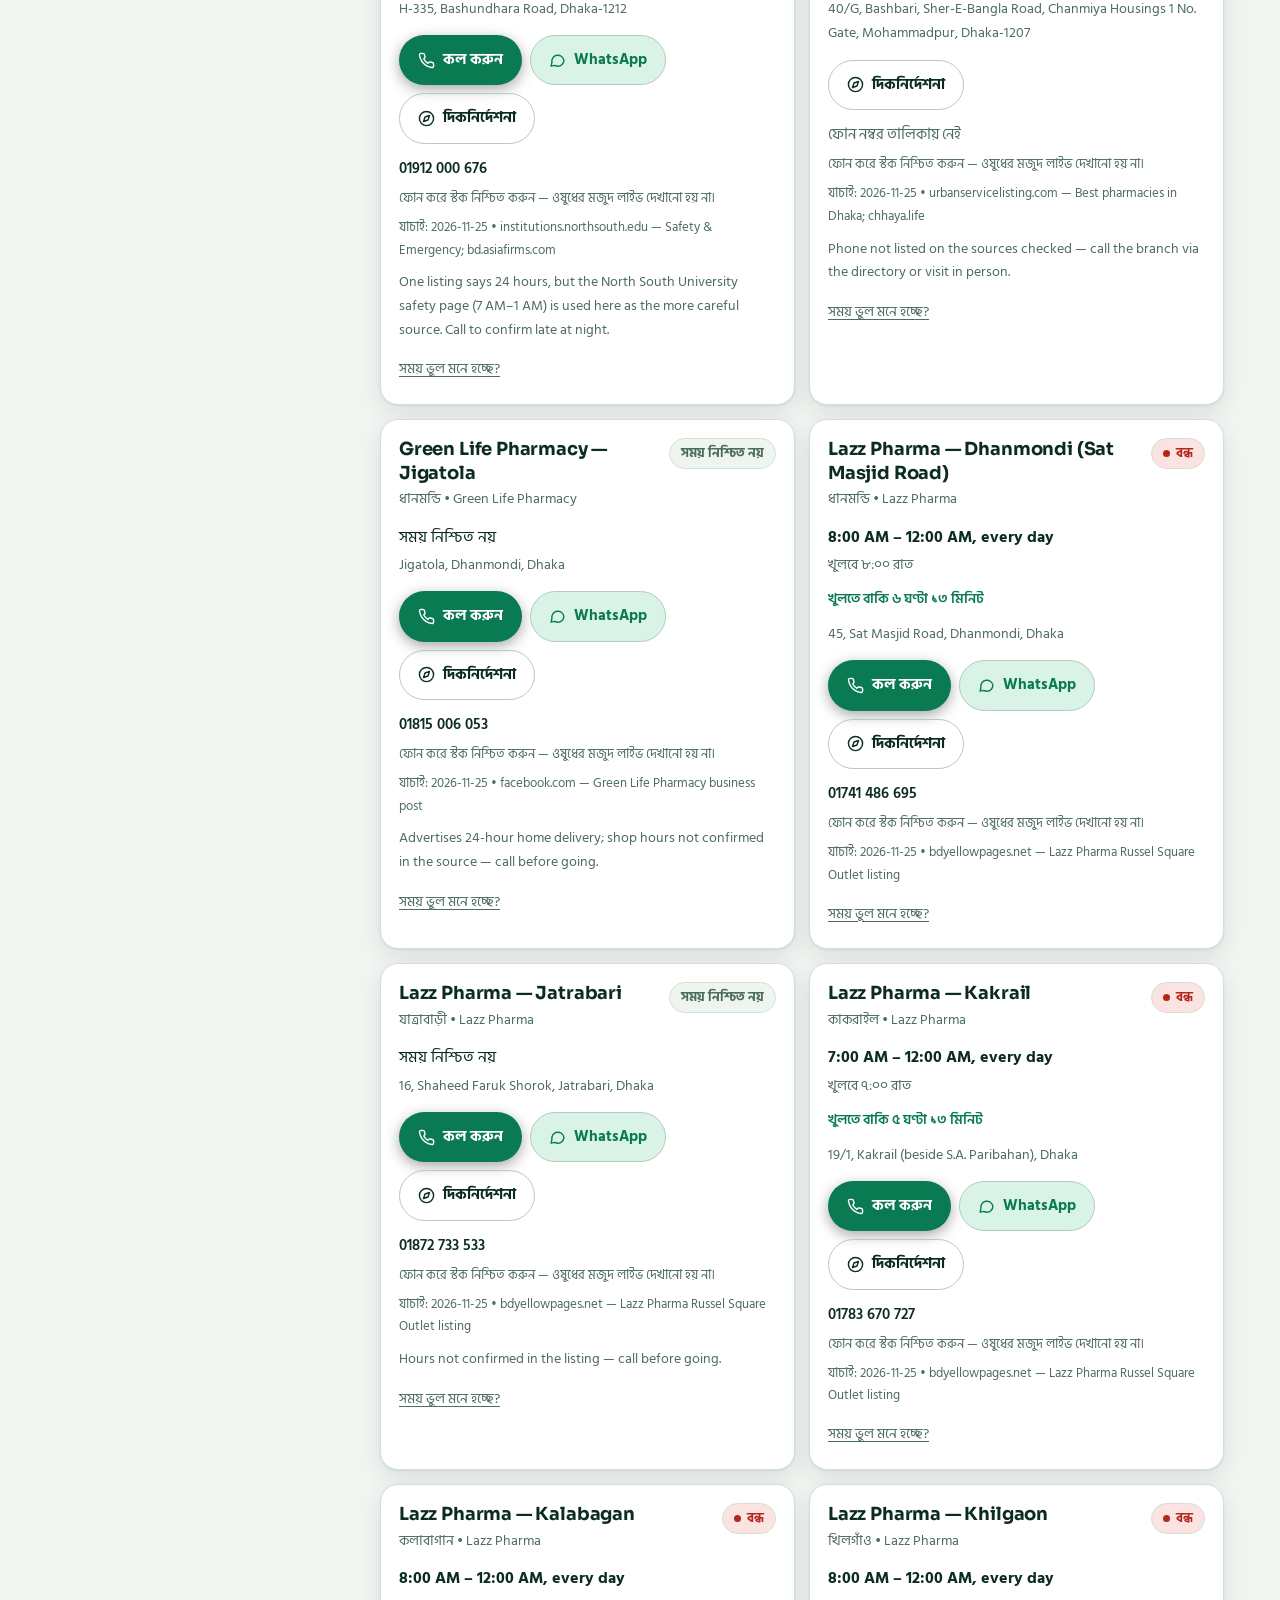
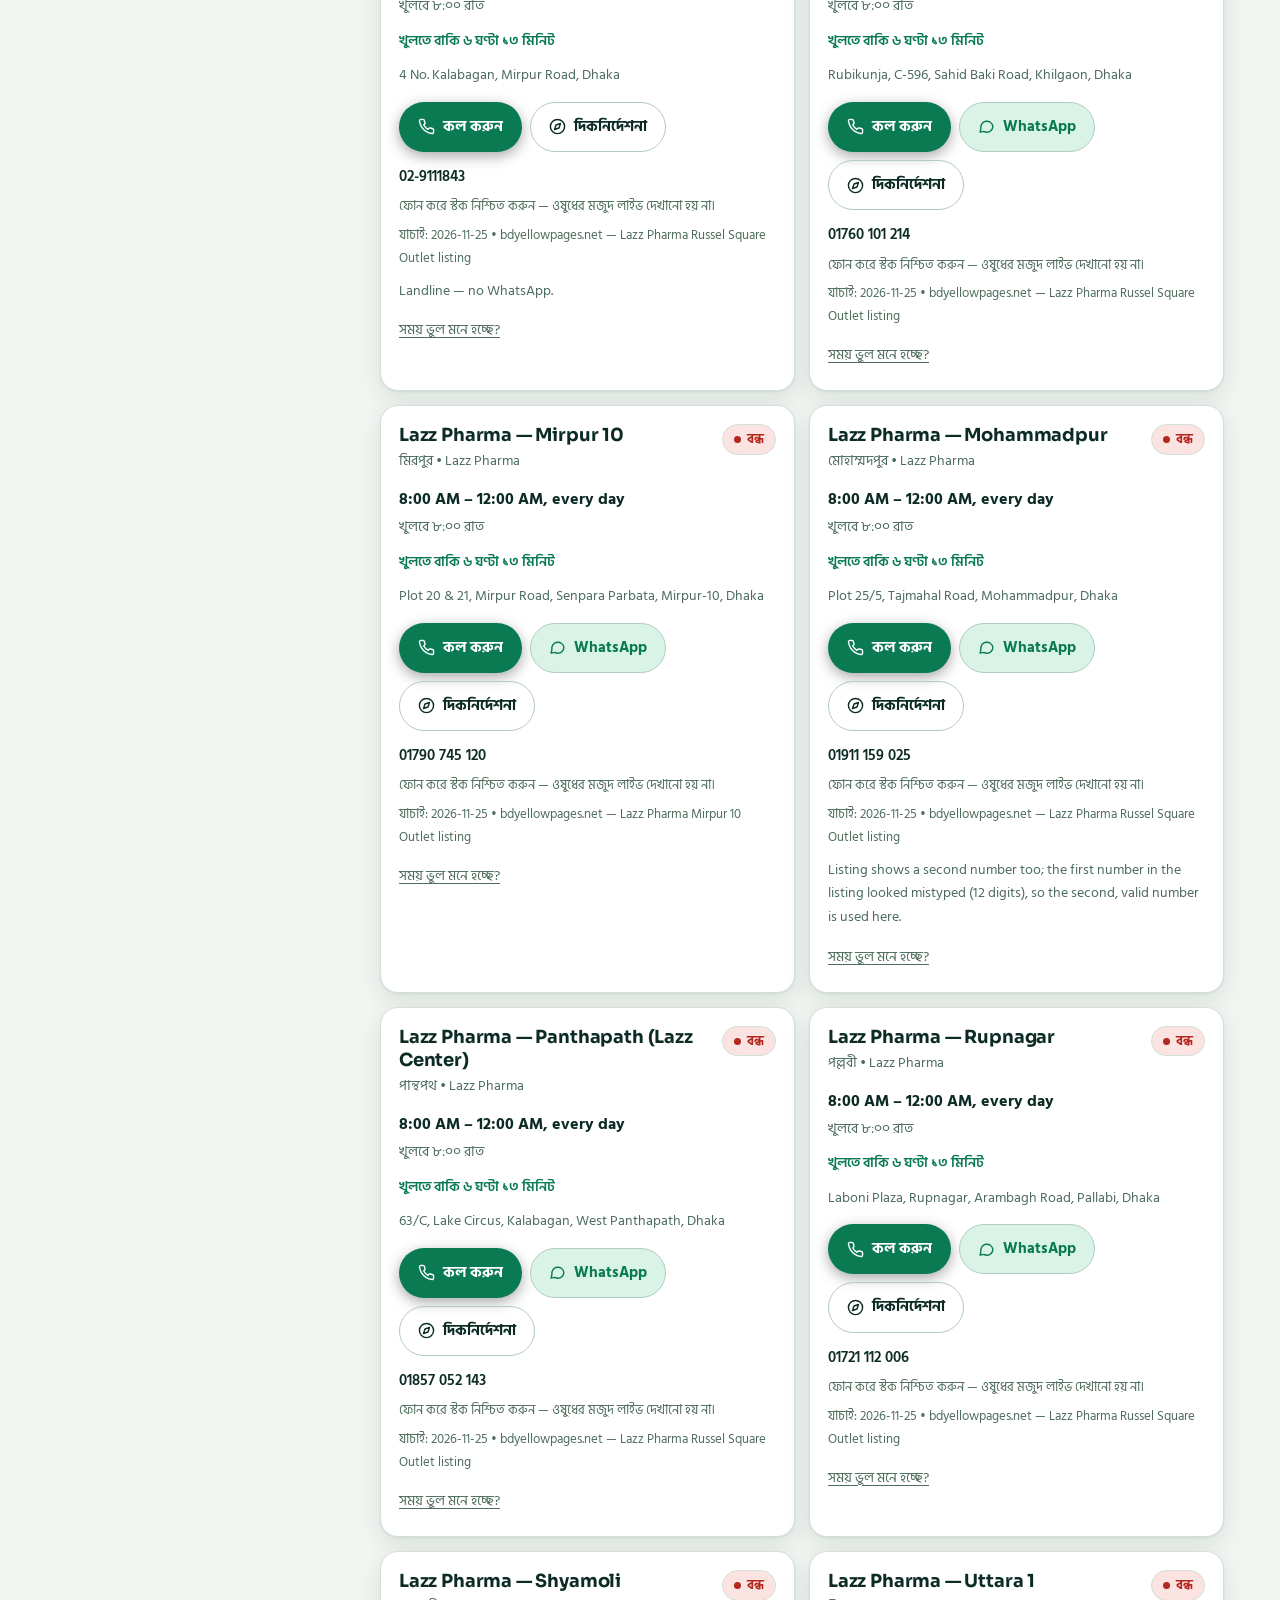
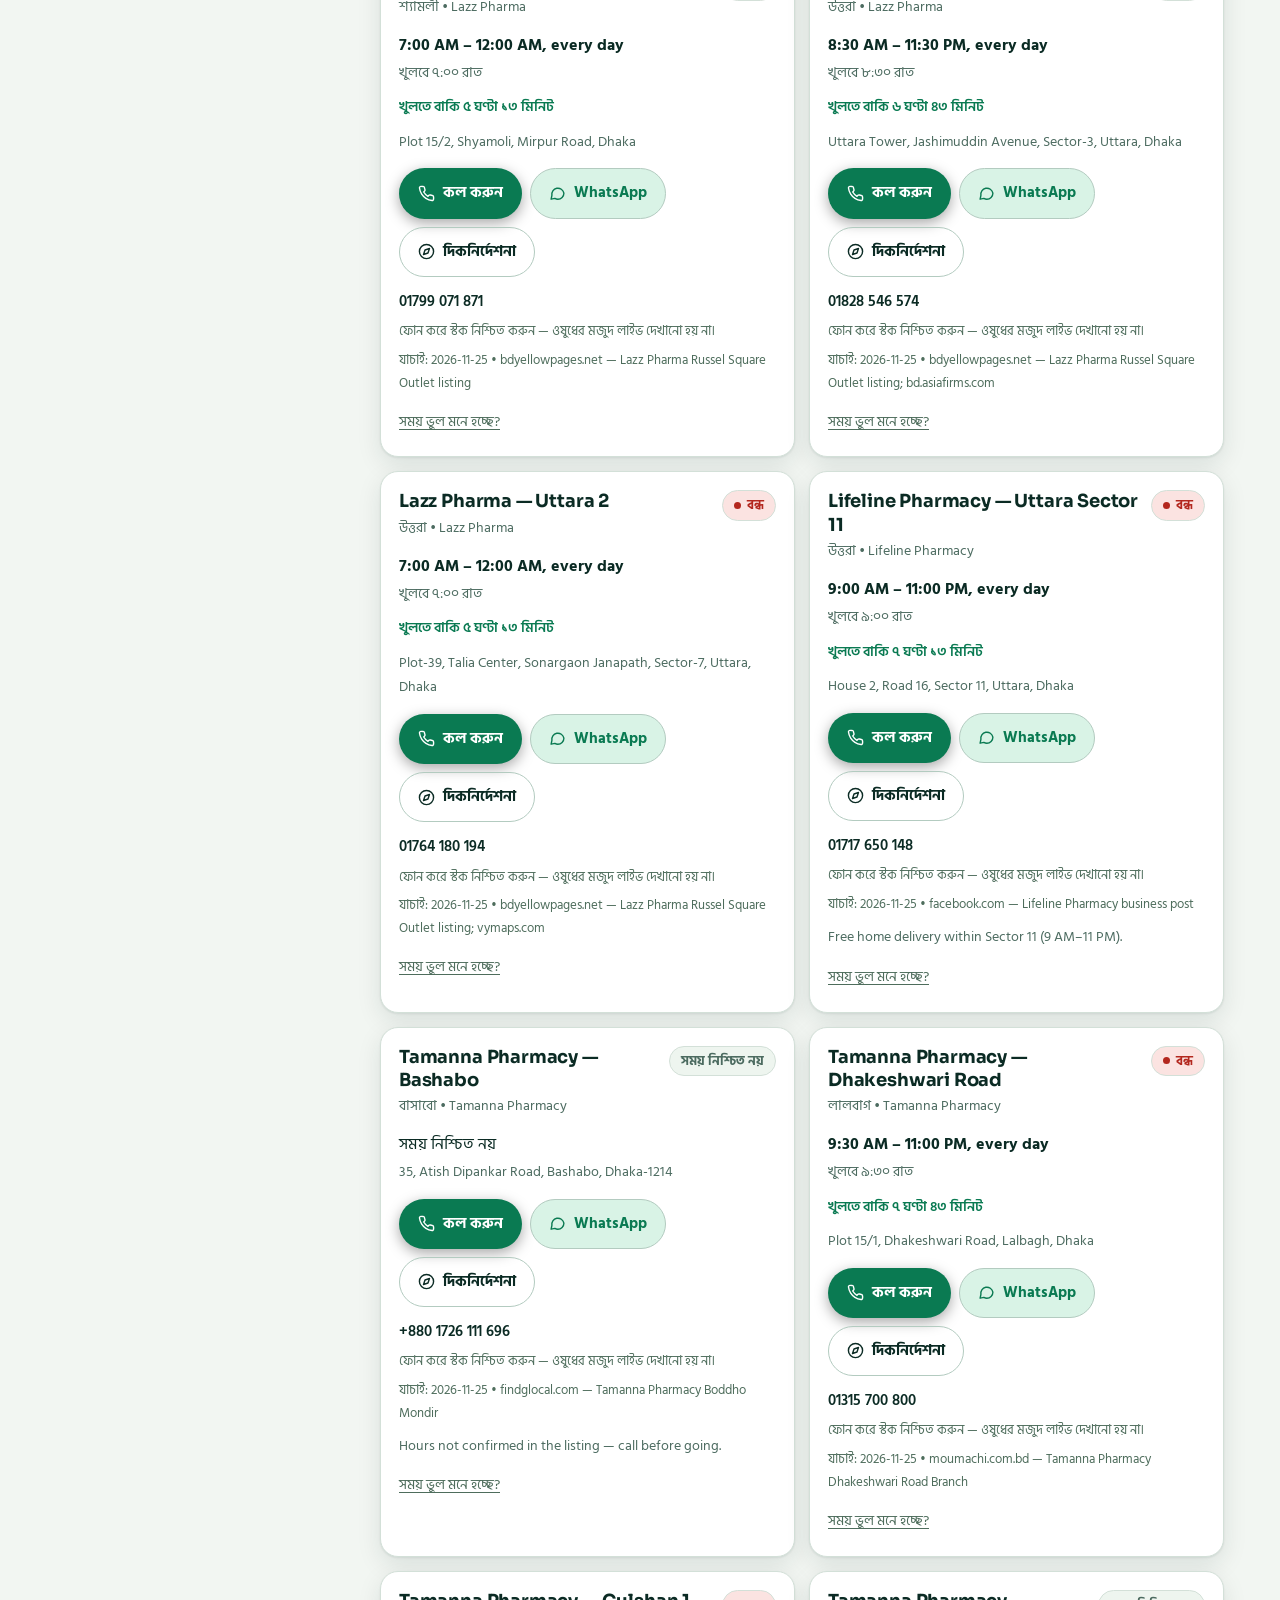
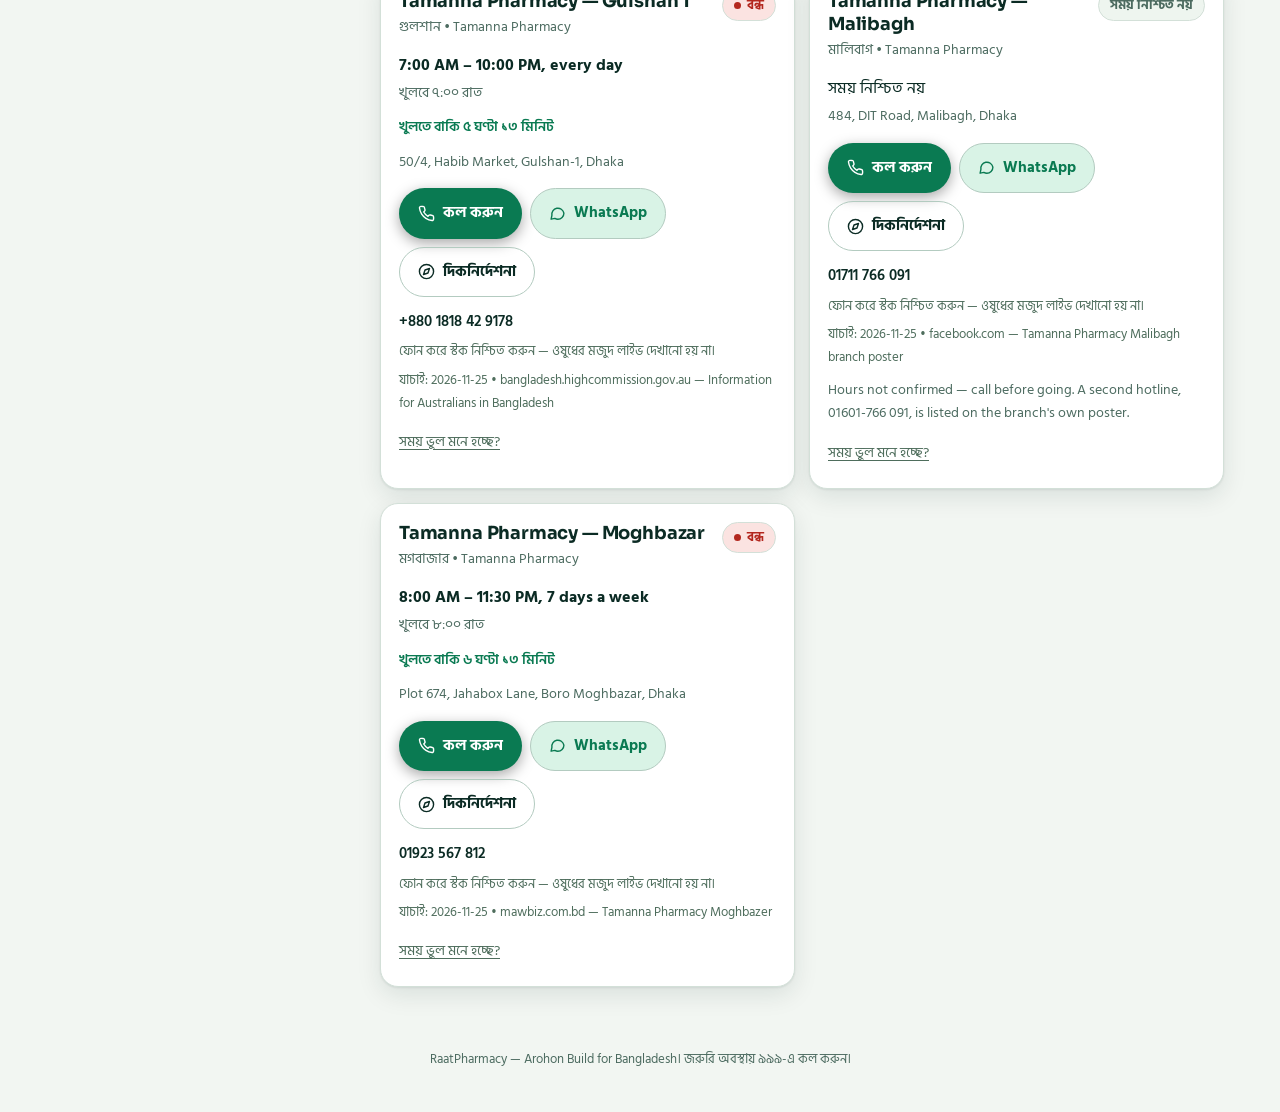
==== commit e1f0b7ac: "RaatPharmacy MVP: night pharmacy finder for Dhaka - 41 verified pharmacies" ====
--- a/index.html
+++ b/index.html
@@ -13,6 +13,7 @@
   <link rel="stylesheet" href="styles.css">
 </head>
 <body>
+  <a class="skip-link" href="#main" id="skipLink">মূল বিষয়বস্তুতে যান</a>
   <header class="topbar">
     <div class="topbar-in">
       <div class="brand">
@@ -25,13 +26,13 @@
         </div>
       </div>
       <div class="top-right">
-        <div class="clock" id="clock" aria-live="off">—</div>
+        <div class="clock" id="clock" role="timer" aria-live="off">—</div>
         <button id="langToggle" class="lang-btn" type="button" aria-label="Switch language">English</button>
       </div>
     </div>
   </header>
 
-  <main>
+  <main id="main" tabindex="-1">
     <!-- Tonight at a glance: search first, stats as filter chips -->
     <section class="hero" aria-label="Find a pharmacy tonight">
       <h2 class="hero-title"><span id="heroTitle">আজ রাতে খোলা ফার্মেসি</span></h2>
@@ -86,7 +87,7 @@
 
       <!-- Results -->
       <section class="results" aria-label="Pharmacies">
-        <p id="resultCount" class="result-count"></p>
+        <p id="resultCount" class="result-count" aria-live="polite" aria-atomic="true"></p>
         <ul id="pharmacyList" class="pharmacy-list"></ul>
         <p id="emptyState" class="empty hidden">কোনো ফার্মেসি মেলেনি — খোঁজ বা ফিল্টার বদলে দেখুন।</p>
         <p id="loadingState" class="empty">তালিকা লোড হচ্ছে…</p>
--- a/styles.css
+++ b/styles.css
@@ -36,7 +36,7 @@
     --surface-3: #dcebe1;
     --text: #0b2b24;
     --muted: #4c6b60;
-    --muted-2: #6d8a7e;
+    --muted-2: #4e6d5c;
     --accent: #0a7a52;
     --accent-soft: #d9f3e6;
     --accent-ink: #ffffff;
@@ -61,6 +61,21 @@
   color: var(--text);
   line-height: 1.55;
 }
+/* Bangla script needs taller line-height than Latin (matra + descenders). */
+:lang(bn) { line-height: 1.75; }
+h1, h2, h3 { line-height: 1.25; }
+/* Skip link: first Tab stop, jumps to #main. */
+.skip-link {
+  position: absolute; left: 16px; top: -72px; z-index: 100;
+  background: var(--accent); color: var(--accent-ink);
+  font-weight: 700; font-size: 15px; text-decoration: none;
+  padding: 12px 18px; border-radius: 999px; min-height: 44px;
+  display: inline-flex; align-items: center;
+  transition: top .15s ease;
+}
+.skip-link:focus { top: 12px; }
+/* Skip target itself is not interactive: no outline when jumped to. */
+#main:focus { outline: none; }
 ::selection { background: var(--accent); color: var(--accent-ink); }
 :focus-visible { outline: 3px solid var(--accent); outline-offset: 2px; border-radius: 6px; }
 ::-webkit-scrollbar { width: 10px; }
@@ -214,7 +229,7 @@
 }
 .about h2 { margin: 0 0 8px; font-family: "Sora", "Hind Siliguri", sans-serif; font-size: 17px; font-weight: 700; }
 .about p { margin: 0 0 8px; font-size: 14px; color: var(--muted); }
-.about .sources { font-size: 12.5px; margin-bottom: 0; }
+.about .sources { font-size: 13px; margin-bottom: 0; }
 
 /* ---------- Results / cards ---------- */
 .result-count { color: var(--muted); font-size: 14px; margin: 2px 2px 12px; }
@@ -232,7 +247,7 @@
 .card .area { color: var(--muted); font-size: 13.5px; margin: 3px 0 0; }
 .card-badges { display: flex; flex-wrap: wrap; gap: 6px; justify-content: flex-end; }
 .badge {
-  font-size: 12.5px; font-weight: 700; line-height: 1.3;
+  font-size: 13px; font-weight: 700; line-height: 1.3;
   border-radius: 999px; padding: 6px 11px; white-space: nowrap;
   display: inline-flex; align-items: center; gap: 6px;
 }
@@ -266,7 +281,7 @@
 .phone-line { margin: 12px 0 0; font-size: 14.5px; color: var(--muted); font-variant-numeric: tabular-nums; }
 .phone-line a { color: var(--text); font-weight: 600; text-decoration: none; }
 .phone-line a:hover { text-decoration: underline; text-underline-offset: 3px; }
-.meta-line { margin: 6px 0 0; font-size: 12.5px; color: var(--muted-2); }
+.meta-line { margin: 6px 0 0; font-size: 13px; color: var(--muted-2); }
 .correction-badge {
   margin-top: 10px; font-size: 13px; color: var(--amber-ink);
   background: var(--amber-soft); border: 1px solid var(--border);
@@ -301,14 +316,14 @@
 }
 .sheet-actions { display: flex; gap: 10px; margin-top: 14px; }
 .sheet-actions .btn { flex: 1; }
-.sheet-note { font-size: 12.5px; color: var(--muted); margin: 14px 0 0; }
+.sheet-note { font-size: 13px; color: var(--muted); margin: 14px 0 0; }
 
 .toast {
   position: fixed; left: 50%; bottom: 24px; transform: translateX(-50%);
   background: var(--accent); color: var(--accent-ink); font-weight: 700; font-size: 14.5px;
   border-radius: 999px; padding: 12px 20px; min-height: 48px; z-index: 60;
-  box-shadow: var(--shadow-2); white-space: nowrap; max-width: calc(100vw - 32px);
-  display: inline-flex; align-items: center;
+  box-shadow: var(--shadow-2); max-width: calc(100vw - 32px);
+  display: inline-flex; align-items: center; text-align: center;
 }
 
 /* ---------- Breakpoints ---------- */
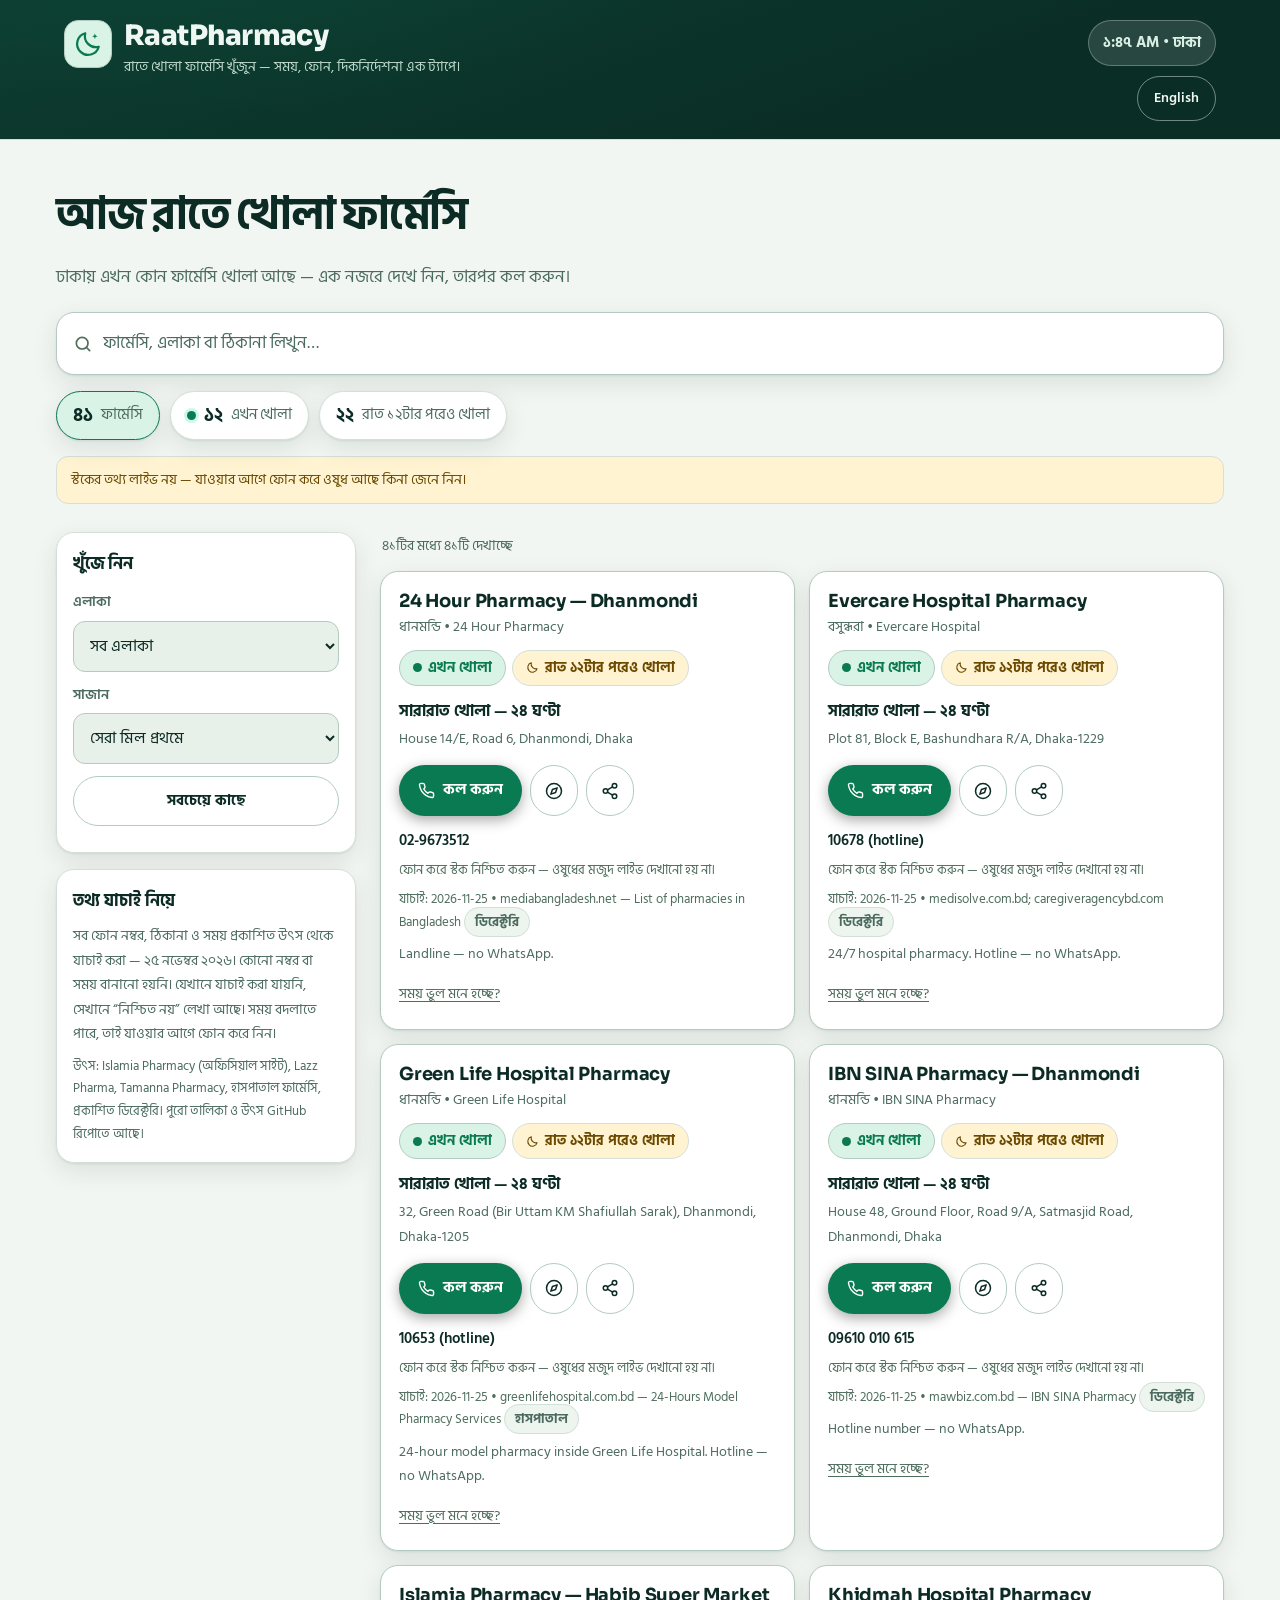
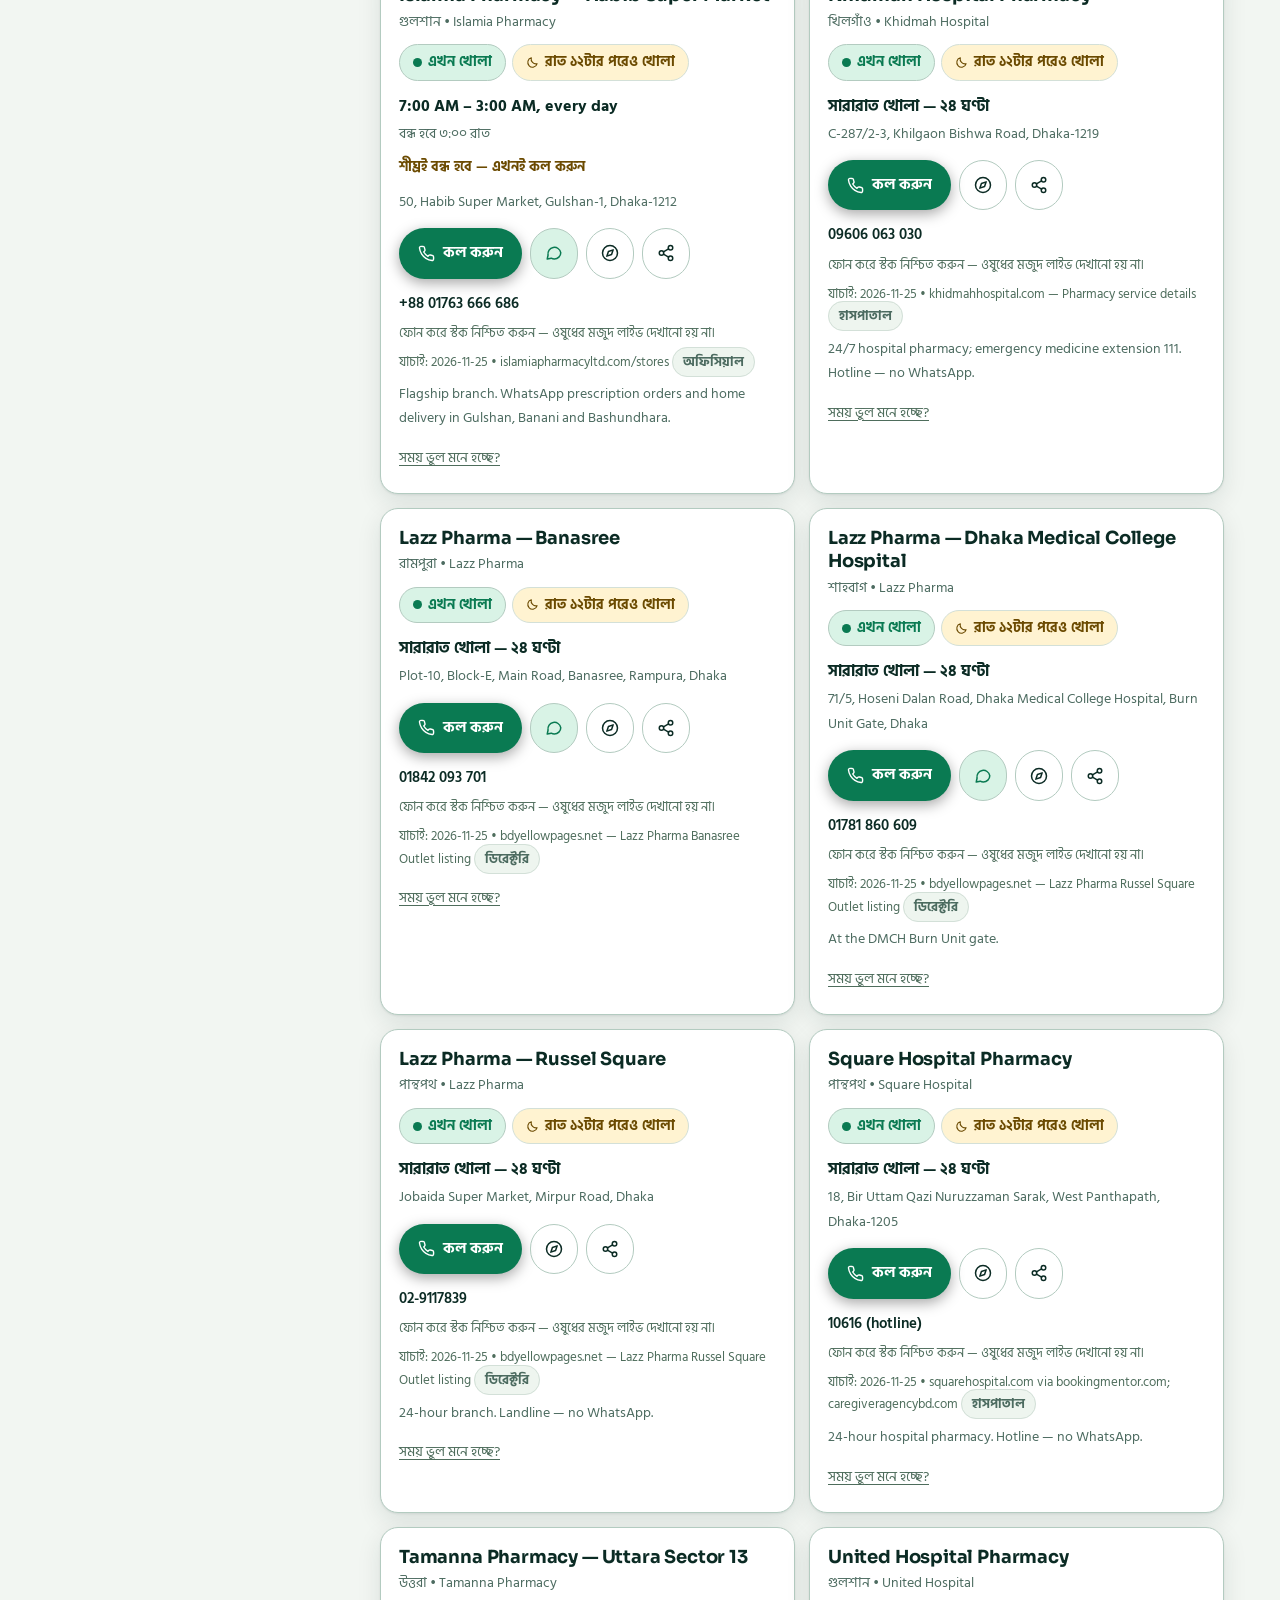
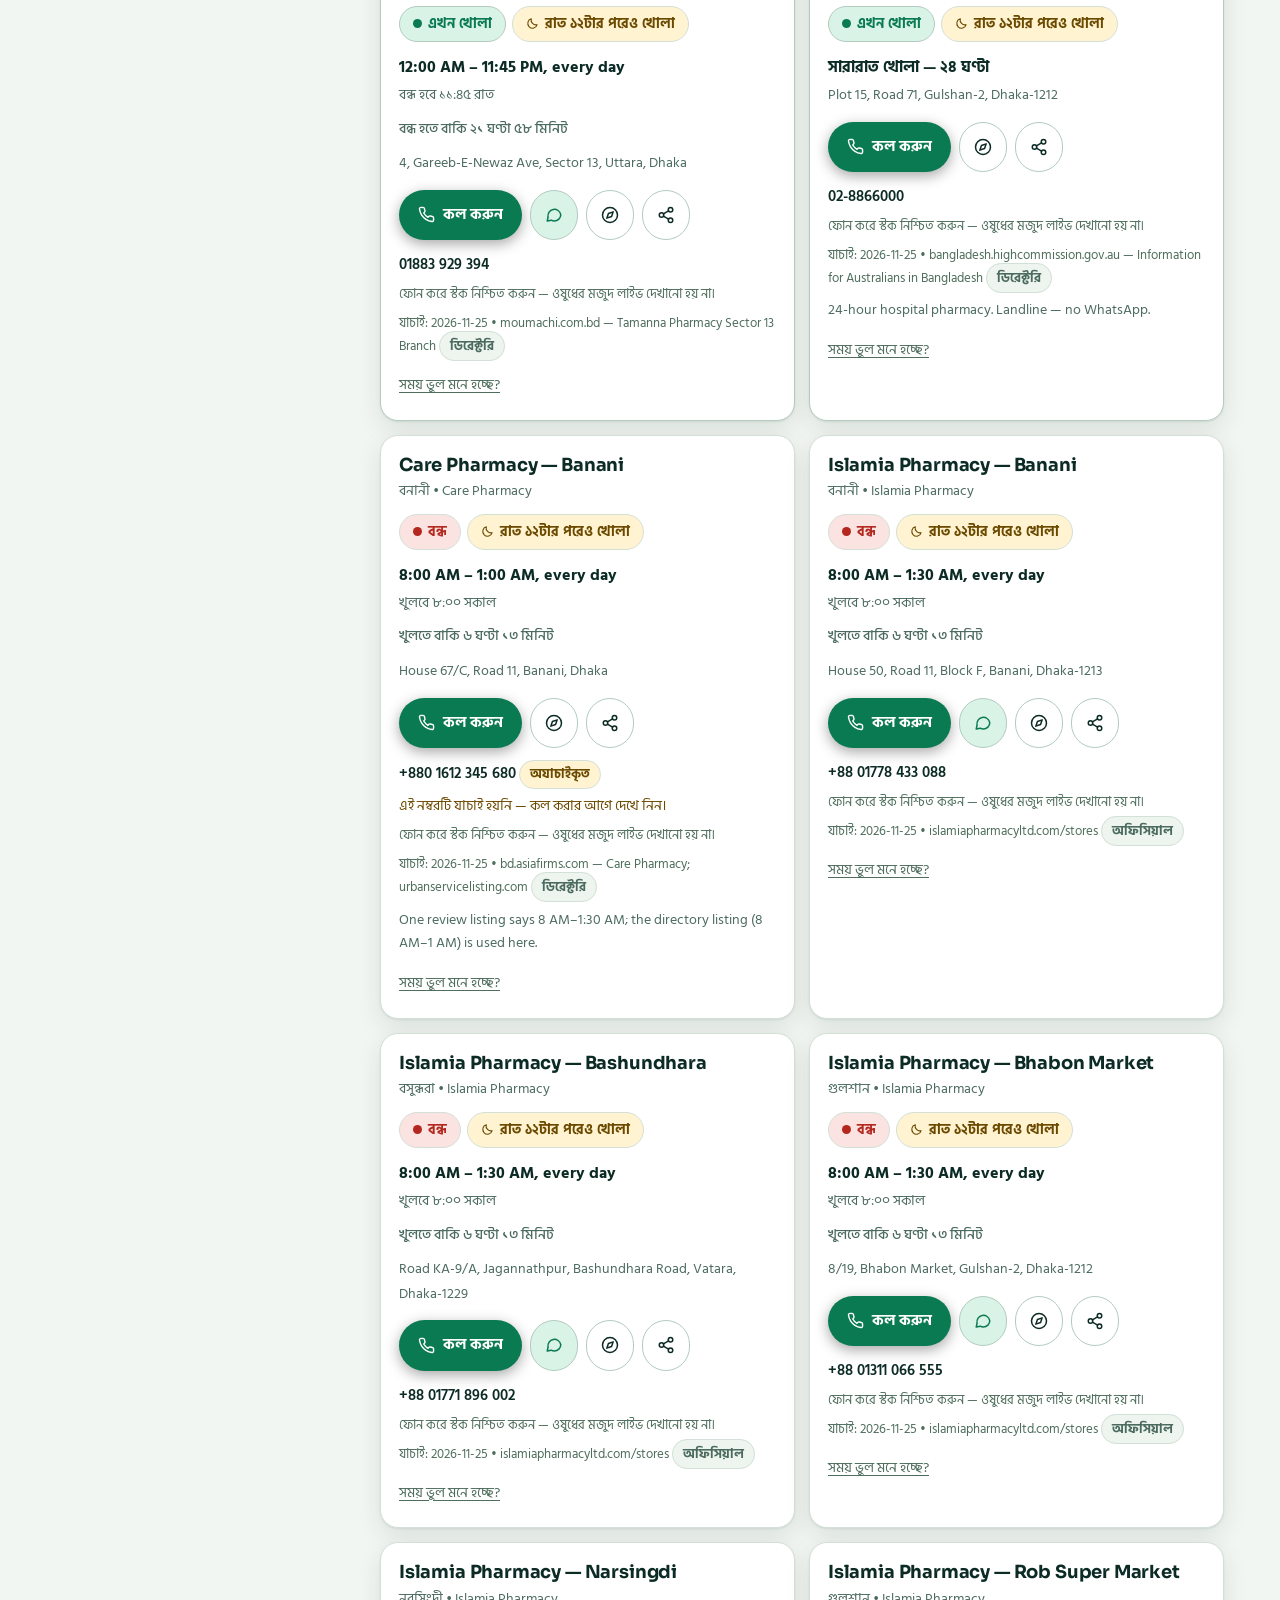
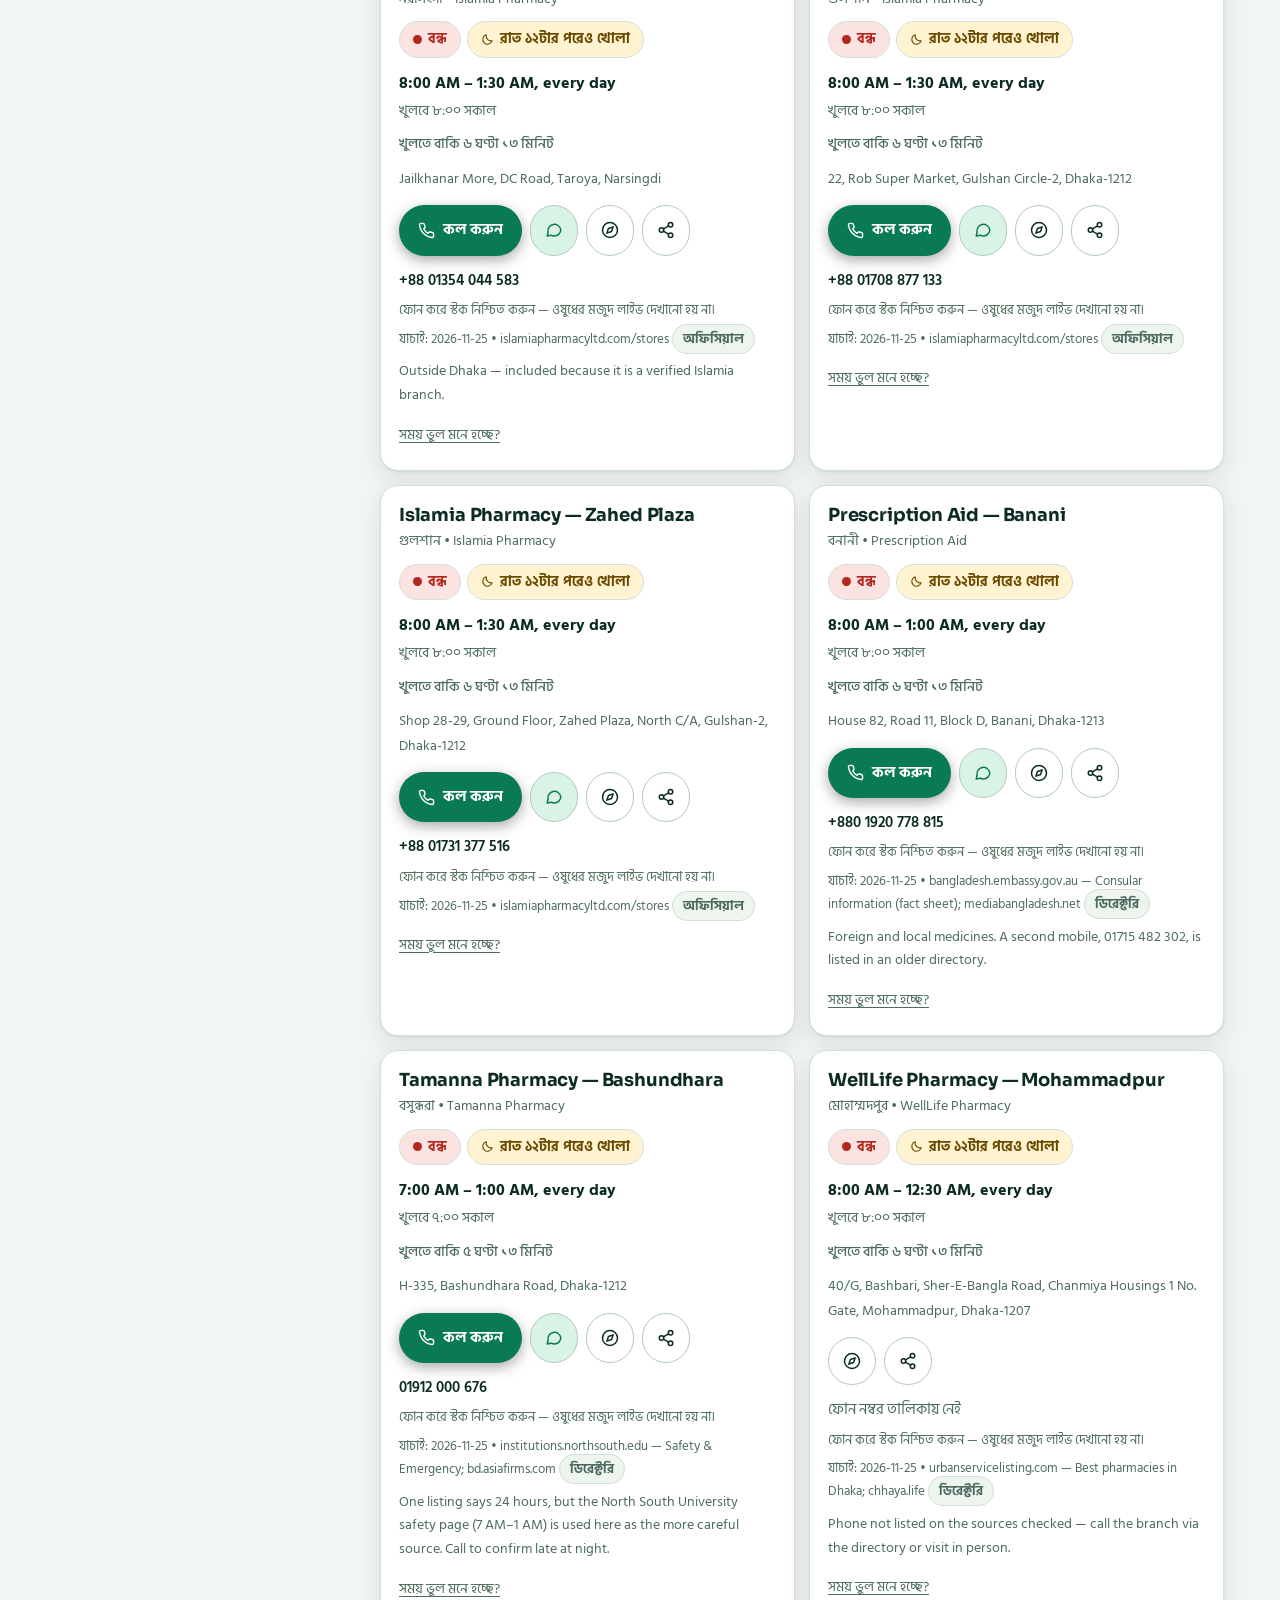
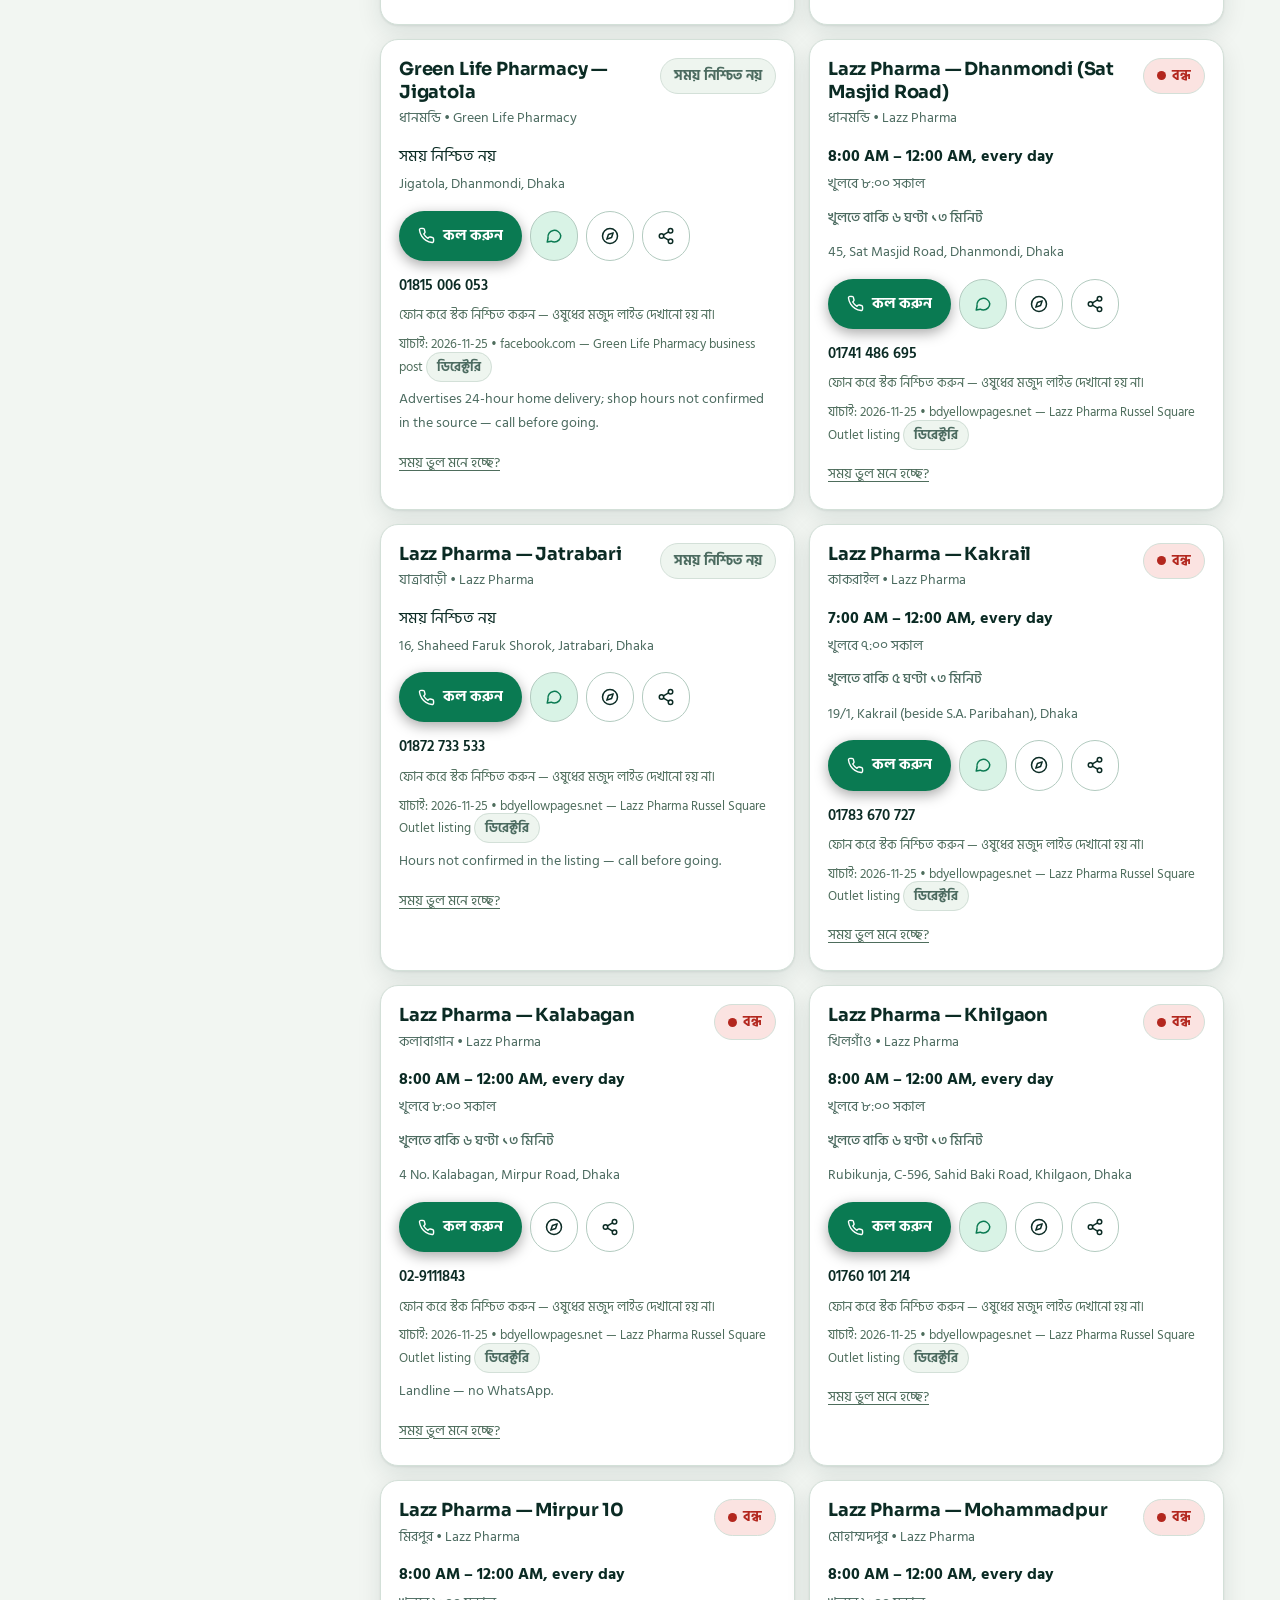
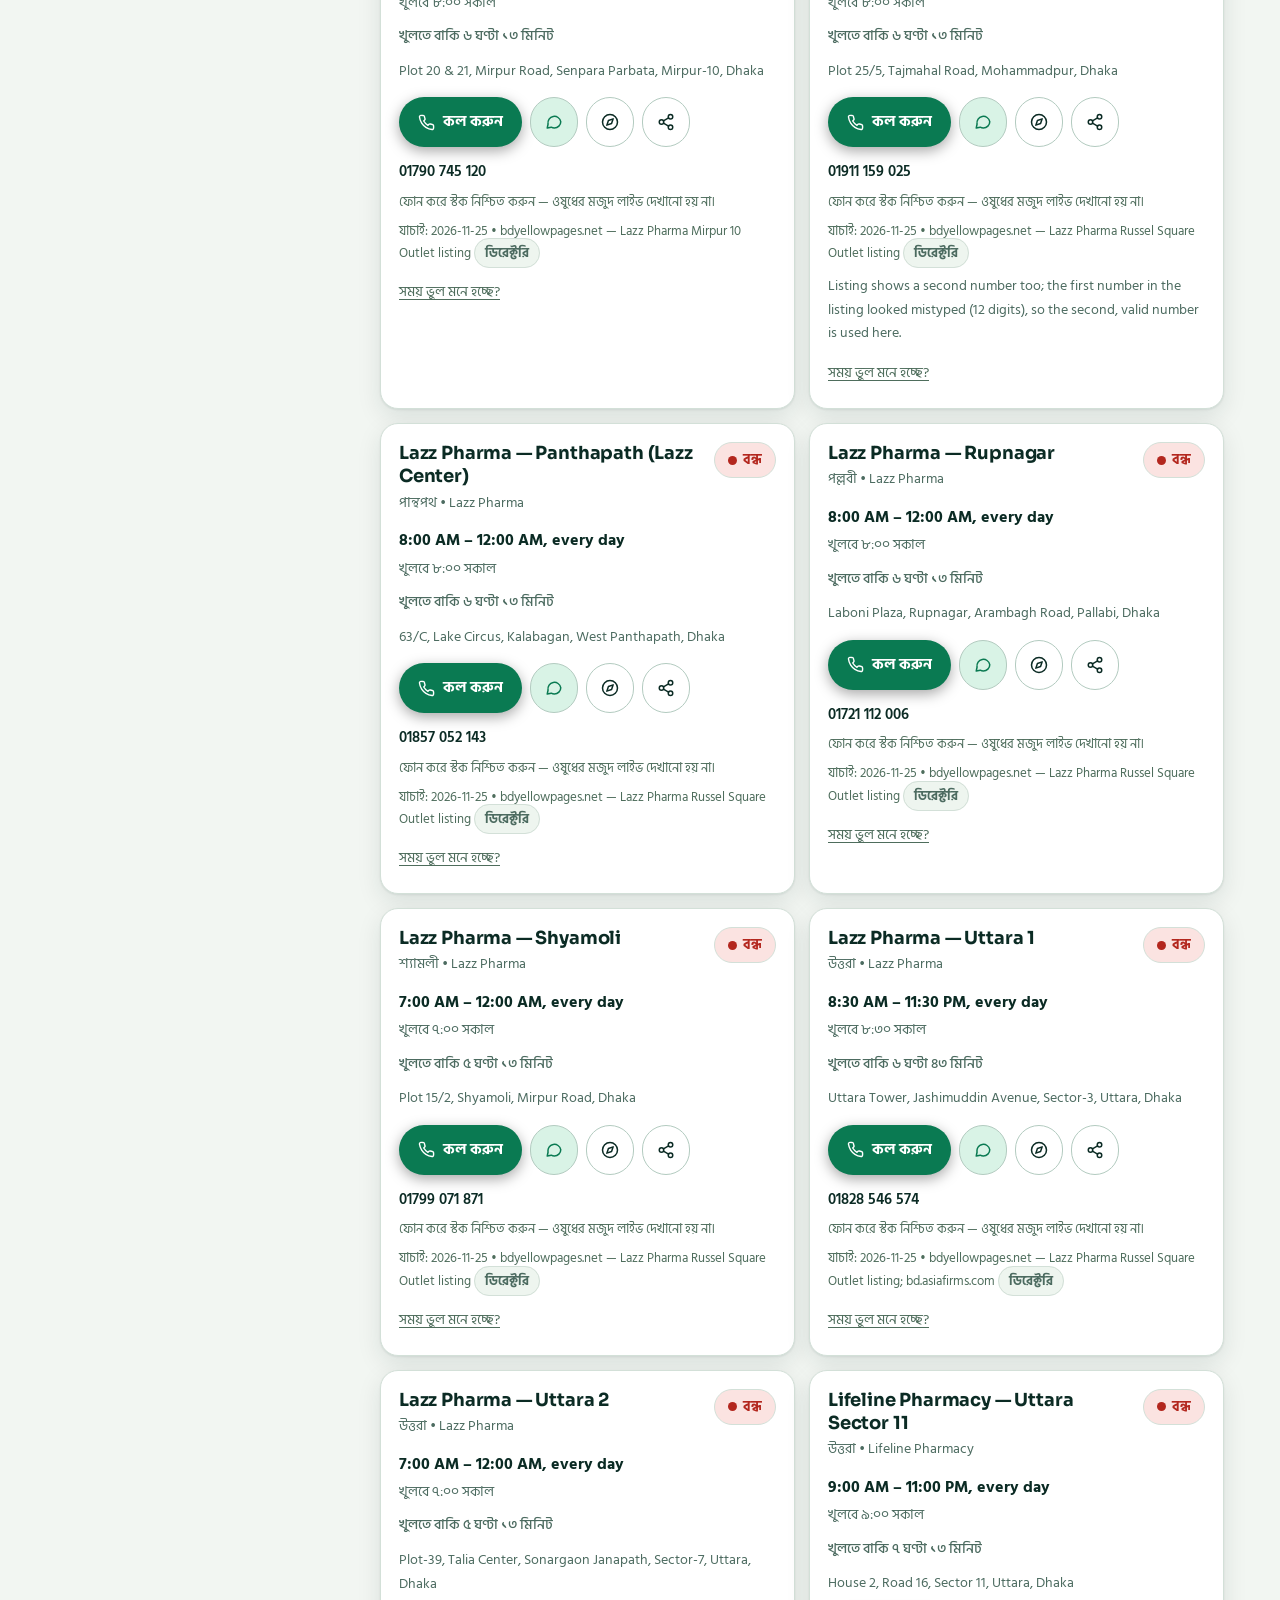
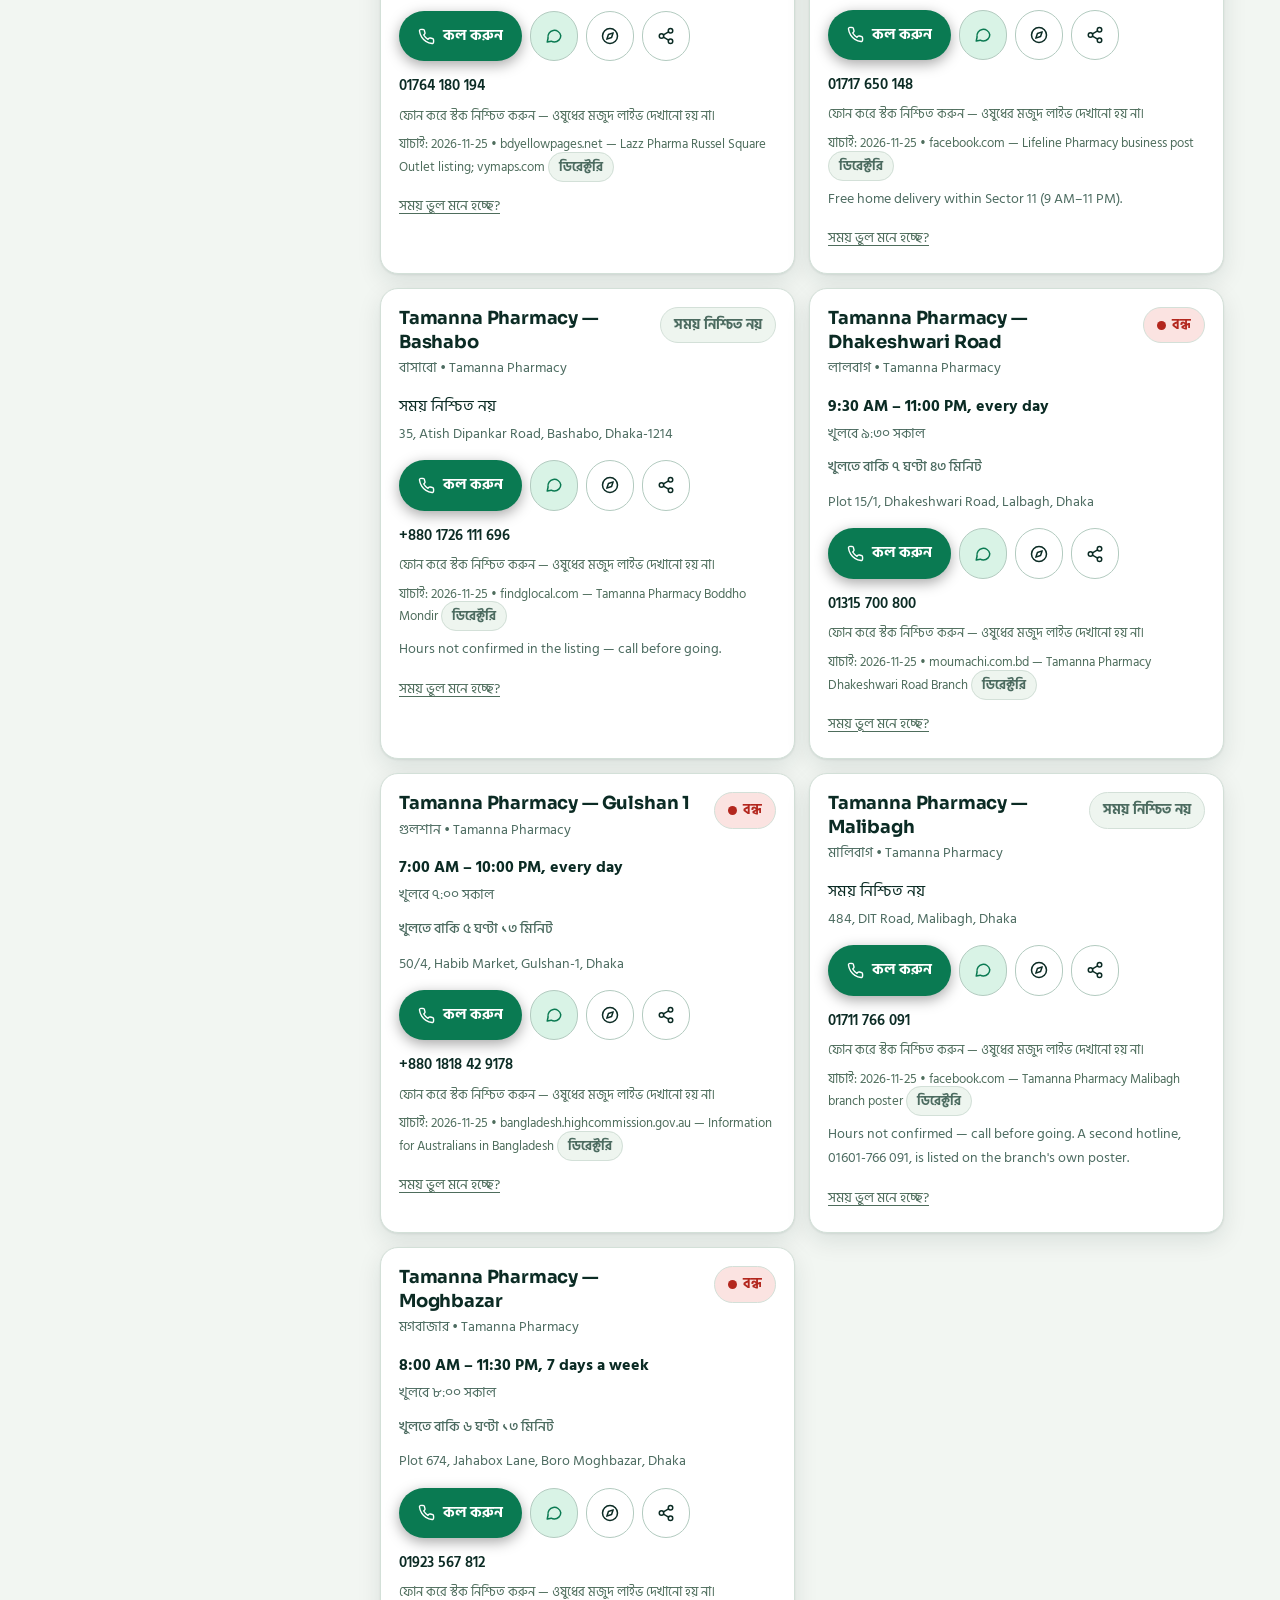
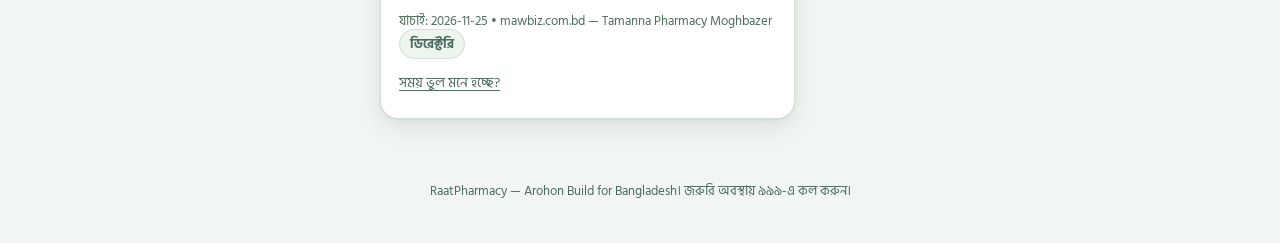
==== commit 91af9a56: "RaatPharmacy MVP: night pharmacy finder for Dhaka - 41 verified pharmacies" ====
--- a/index.html
+++ b/index.html
@@ -5,6 +5,8 @@
   <meta name="viewport" content="width=device-width, initial-scale=1, viewport-fit=cover">
   <meta name="description" content="Find an open pharmacy near you at night — hours, phone, directions in one tap.">
   <meta name="theme-color" content="#06231f">
+  <link rel="manifest" href="manifest.webmanifest">
+  <link rel="preload" href="data/pharmacies.json" as="fetch" crossorigin="anonymous">
   <title>RaatPharmacy — রাতে খোলা ফার্মেসি খুঁজুন | ঢাকা</title>
   <link rel="icon" href="data:image/svg+xml,%3Csvg xmlns='http://www.w3.org/2000/svg' viewBox='0 0 24 24'%3E%3Crect width='24' height='24' rx='6' fill='%230a2e28'/%3E%3Cpath d='M17.5 13.5A6.5 6.5 0 0 1 10.5 6.5 6.5 6.5 0 1 0 17.5 13.5Z' fill='%2334e5a6'/%3E%3C/svg%3E">
   <link rel="preconnect" href="https://fonts.googleapis.com">
@@ -33,6 +35,24 @@
   </header>
 
   <main id="main" tabindex="-1">
+    <noscript>
+      <div class="noscript-note">
+        <p><strong>জাভাস্ক্রিপ্ট ছাড়া এই তালিকা দেখা যাবে না।</strong> জরুরি অবস্থায় ৯৯৯-এ কল করুন। নিচে ২৪ ঘণ্টা খোলা ফার্মেসিগুলোর নাম ও ফোন দেওয়া আছে (২৫ নভেম্বর ২০২৬-এর যাচাই করা তথ্য):</p>
+        <ul>
+          <li>Lazz Pharma — Russel Square — 02-9117839</li>
+          <li>Lazz Pharma — Banasree — 01842 093 701</li>
+          <li>Lazz Pharma — Dhaka Medical College Hospital — 01781 860 609</li>
+          <li>IBN SINA Pharmacy — Dhanmondi — 09610 010 615</li>
+          <li>Green Life Hospital Pharmacy — 10653 (hotline)</li>
+          <li>Khidmah Hospital Pharmacy — 09606 063 030</li>
+          <li>Square Hospital Pharmacy — 10616 (hotline)</li>
+          <li>Evercare Hospital Pharmacy — 10678 (hotline)</li>
+          <li>United Hospital Pharmacy — 02-8866000</li>
+          <li>24 Hour Pharmacy — Dhanmondi — 02-9673512</li>
+        </ul>
+      </div>
+    </noscript>
+    <p id="offlineNote" class="offline-note hidden" role="status"></p>
     <!-- Tonight at a glance: search first, stats as filter chips -->
     <section class="hero" aria-label="Find a pharmacy tonight">
       <h2 class="hero-title"><span id="heroTitle">আজ রাতে খোলা ফার্মেসি</span></h2>
@@ -75,6 +95,7 @@
               <option value="name" id="sortName">নাম অনুযায়ী</option>
             </select>
           </label>
+          <button id="nearestBtn" class="btn btn-ghost nearest-btn" type="button" aria-pressed="false">সবচেয়ে কাছে</button>
           <button id="clearFilters" class="btn btn-ghost clear-btn" type="button">ফিল্টার মুছে ফেলুন</button>
         </section>
 
@@ -89,7 +110,14 @@
       <section class="results" aria-label="Pharmacies">
         <p id="resultCount" class="result-count" aria-live="polite" aria-atomic="true"></p>
         <ul id="pharmacyList" class="pharmacy-list"></ul>
-        <p id="emptyState" class="empty hidden">কোনো ফার্মেসি মেলেনি — খোঁজ বা ফিল্টার বদলে দেখুন।</p>
+        <div id="emptyState" class="empty hidden">
+          <p id="emptyText">কোনো ফার্মেসি মেলেনি — খোঁজ বা ফিল্টার বদলে দেখুন।</p>
+          <button id="emptyReset" class="btn btn-primary" type="button">সব ফিল্টার মুছুন</button>
+        </div>
+        <div id="errorState" class="empty hidden" role="alert">
+          <p class="error-text"></p>
+          <button id="retryLoad" class="btn btn-primary" type="button">আবার চেষ্টা করুন</button>
+        </div>
         <p id="loadingState" class="empty">তালিকা লোড হচ্ছে…</p>
       </section>
     </div>
--- a/styles.css
+++ b/styles.css
@@ -221,6 +221,36 @@
   background: var(--bg-soft); color: var(--text); cursor: pointer;
 }
 .clear-btn { width: 100%; justify-content: center; min-height: 48px; }
+.nearest-btn { width: 100%; justify-content: center; min-height: 48px; margin-bottom: 10px; }
+.nearest-btn[aria-pressed="true"] { background: var(--accent-soft); border-color: var(--accent); color: var(--text); }
+
+/* Offline banner + no-JS fallback */
+.offline-note {
+  margin: 14px 0 0; font-size: 14px; font-weight: 600; color: var(--amber-ink);
+  background: var(--amber-soft); border: 1px solid var(--border);
+  border-radius: var(--radius-sm); padding: 11px 14px;
+}
+.noscript-note {
+  background: var(--surface); border: 1px solid var(--border);
+  border-radius: var(--radius); padding: 16px; margin-top: 20px; box-shadow: var(--shadow-1);
+}
+.noscript-note p { margin: 0 0 10px; font-size: 15px; }
+.noscript-note ul { margin: 0; padding-left: 20px; font-size: 14.5px; line-height: 1.9; }
+
+/* Skeleton loading cards */
+.skeleton { pointer-events: none; }
+.sk-line { border-radius: 8px; background: var(--surface-2); margin-bottom: 12px; animation: shimmer 1.4s ease-in-out infinite; }
+.sk-title { height: 22px; width: 65%; }
+.sk-sub { height: 15px; width: 85%; }
+.sk-btn { height: 48px; width: 55%; border-radius: 999px; margin-bottom: 0; }
+@keyframes shimmer { 0% { opacity: .55; } 50% { opacity: 1; } 100% { opacity: .55; } }
+
+/* Deep-link highlight */
+.card-highlight { outline: 3px solid var(--accent); outline-offset: 3px; }
+
+/* Empty / error states */
+.empty .btn { margin-top: 14px; }
+.error-text { color: var(--red); font-weight: 600; margin: 0; }
 
 .about {
   margin-top: 16px; background: var(--surface);
@@ -233,11 +263,12 @@
 
 /* ---------- Results / cards ---------- */
 .result-count { color: var(--muted); font-size: 14px; margin: 2px 2px 12px; }
-.pharmacy-list { list-style: none; margin: 0; padding: 0; display: grid; gap: 14px; }
+.pharmacy-list { list-style: none; margin: 0; padding: 0; display: grid; gap: 14px; grid-template-columns: minmax(0, 1fr); }
 .card {
   background: var(--surface); border: 1px solid var(--border);
   border-radius: var(--radius); padding: 18px; box-shadow: var(--shadow-1);
   transition: transform .18s ease, box-shadow .18s ease;
+  min-width: 0;
 }
 .card:hover { transform: translateY(-2px); box-shadow: var(--shadow-2); }
 .card-open { background: var(--surface); border-color: var(--border-strong); }
@@ -247,21 +278,28 @@
 .card .area { color: var(--muted); font-size: 13.5px; margin: 3px 0 0; }
 .card-badges { display: flex; flex-wrap: wrap; gap: 6px; justify-content: flex-end; }
 .badge {
-  font-size: 13px; font-weight: 700; line-height: 1.3;
-  border-radius: 999px; padding: 6px 11px; white-space: nowrap;
+  font-size: 14px; font-weight: 700; line-height: 1.3;
+  border-radius: 999px; padding: 8px 13px; white-space: nowrap;
   display: inline-flex; align-items: center; gap: 6px;
 }
-.badge .dot { width: 7px; height: 7px; border-radius: 50%; background: currentColor; }
+.badge .dot { width: 9px; height: 9px; border-radius: 50%; background: currentColor; }
 .badge-open { background: var(--accent-soft); color: var(--accent); border: 1px solid var(--border-strong); }
 .badge-open .dot { animation: pulse 2.2s ease-out infinite; }
 .badge-closed { background: var(--red-soft); color: var(--red); border: 1px solid var(--border); }
 .badge-unknown { background: var(--surface-2); color: var(--muted); border: 1px solid var(--border); }
 .badge-late { background: var(--amber-soft); color: var(--amber-ink); border: 1px solid var(--border); }
+.badge-unverified { background: var(--amber-soft); color: var(--amber-ink); border: 1px solid var(--border); font-size: 13px; padding: 5px 10px; }
+.tier-badge {
+  font-size: 12.5px; font-weight: 700; line-height: 1.3;
+  border-radius: 999px; padding: 4px 10px; white-space: nowrap;
+  background: var(--surface-2); color: var(--muted); border: 1px solid var(--border);
+}
 .hours-line { margin: 12px 0 2px; font-size: 15.5px; }
 .next-line { margin: 0 0 10px; font-size: 14px; color: var(--muted); font-variant-numeric: tabular-nums; }
-.countdown { margin: 0 0 10px; font-size: 14px; font-weight: 600; color: var(--accent); font-variant-numeric: tabular-nums; }
-.countdown-soon { color: var(--amber-ink); }
-.address { margin: 0 0 14px; font-size: 14px; color: var(--muted); }
+.countdown { margin: 0 0 10px; font-size: 13.5px; font-weight: 500; color: var(--muted); font-variant-numeric: tabular-nums; }
+.countdown-soon { color: var(--amber-ink); font-weight: 700; }
+.distance { margin: 0 0 10px; font-size: 14px; font-weight: 700; color: var(--accent); font-variant-numeric: tabular-nums; }
+.address { margin: 0 0 14px; font-size: 14px; color: var(--muted); overflow-wrap: anywhere; }
 .actions { display: flex; flex-wrap: wrap; gap: 8px; }
 .btn {
   display: inline-flex; align-items: center; justify-content: center; gap: 8px;
@@ -278,16 +316,18 @@
 .btn-primary { background: var(--accent); color: var(--accent-ink); }
 .btn:active { transform: scale(.97); }
 .btn[disabled] { opacity: .45; cursor: default; }
+/* Secondary icon-only buttons (WhatsApp / directions / share): 48px. */
+.btn-icon { width: 48px; min-width: 48px; padding: 11px 0; }
 .phone-line { margin: 12px 0 0; font-size: 14.5px; color: var(--muted); font-variant-numeric: tabular-nums; }
-.phone-line a { color: var(--text); font-weight: 600; text-decoration: none; }
-.phone-line a:hover { text-decoration: underline; text-underline-offset: 3px; }
-.meta-line { margin: 6px 0 0; font-size: 13px; color: var(--muted-2); }
+.phone-line .phone-text { color: var(--text); font-weight: 600; }
+.unverified-note { margin: 6px 0 0; font-size: 13.5px; color: var(--amber-ink); overflow-wrap: anywhere; }
+.meta-line { margin: 6px 0 0; font-size: 13px; color: var(--muted-2); overflow-wrap: anywhere; }
 .correction-badge {
   margin-top: 10px; font-size: 13px; color: var(--amber-ink);
   background: var(--amber-soft); border: 1px solid var(--border);
   border-radius: 8px; padding: 8px 10px;
 }
-.card .notes { margin: 10px 0 0; font-size: 13.5px; color: var(--muted); }
+.card .notes { margin: 10px 0 0; font-size: 13.5px; color: var(--muted); overflow-wrap: anywhere; }
 .link-btn {
   background: none; border: none; color: var(--muted-2); font-size: 13.5px; font-family: inherit;
   padding: 12px 0 0; min-height: 44px; cursor: pointer; text-decoration: underline;
@@ -323,8 +363,9 @@
   background: var(--accent); color: var(--accent-ink); font-weight: 700; font-size: 14.5px;
   border-radius: 999px; padding: 12px 20px; min-height: 48px; z-index: 60;
   box-shadow: var(--shadow-2); max-width: calc(100vw - 32px);
-  display: inline-flex; align-items: center; text-align: center;
-}
+  display: inline-flex; align-items: center; gap: 10px; text-align: center;
+}
+.toast a { color: var(--accent-ink); font-weight: 800; white-space: nowrap; }
 
 /* ---------- Breakpoints ---------- */
 @media (min-width: 640px) {
@@ -333,8 +374,7 @@
   .brand h1 { font-size: 28px; }
 }
 @media (min-width: 768px) {
-  .pharmacy-list { grid-template-columns: 1fr 1fr; }
-  .controls { position: sticky; top: 16px; }
+  .pharmacy-list { grid-template-columns: repeat(2, minmax(0, 1fr)); }
 }
 @media (min-width: 1024px) {
   .layout { grid-template-columns: 300px 1fr; align-items: start; }
@@ -342,12 +382,15 @@
   .controls { position: static; }
   .hero { padding-top: 36px; }
 }
-@media (max-width: 767px) {
-  .controls {
-    position: sticky; top: 0; z-index: 30;
-    border-radius: 0 0 var(--radius) var(--radius);
-  }
-  .layout { margin-top: 14px; }
+/* Below desktop width the filter panel is STATIC (never sticky, never
+   overlapping) and the About section moves after the results, so the
+   pharmacy list is reachable within one screen of scrolling. */
+@media (max-width: 1023px) {
+  .layout { display: flex; flex-direction: column; margin-top: 14px; }
+  .sidebar { display: contents; }
+  .controls { position: static; order: 1; }
+  .results { order: 2; }
+  .about { order: 3; }
 }
 @media (prefers-reduced-motion: reduce) {
   *, *::before, *::after { animation: none !important; transition: none !important; scroll-behavior: auto !important; }
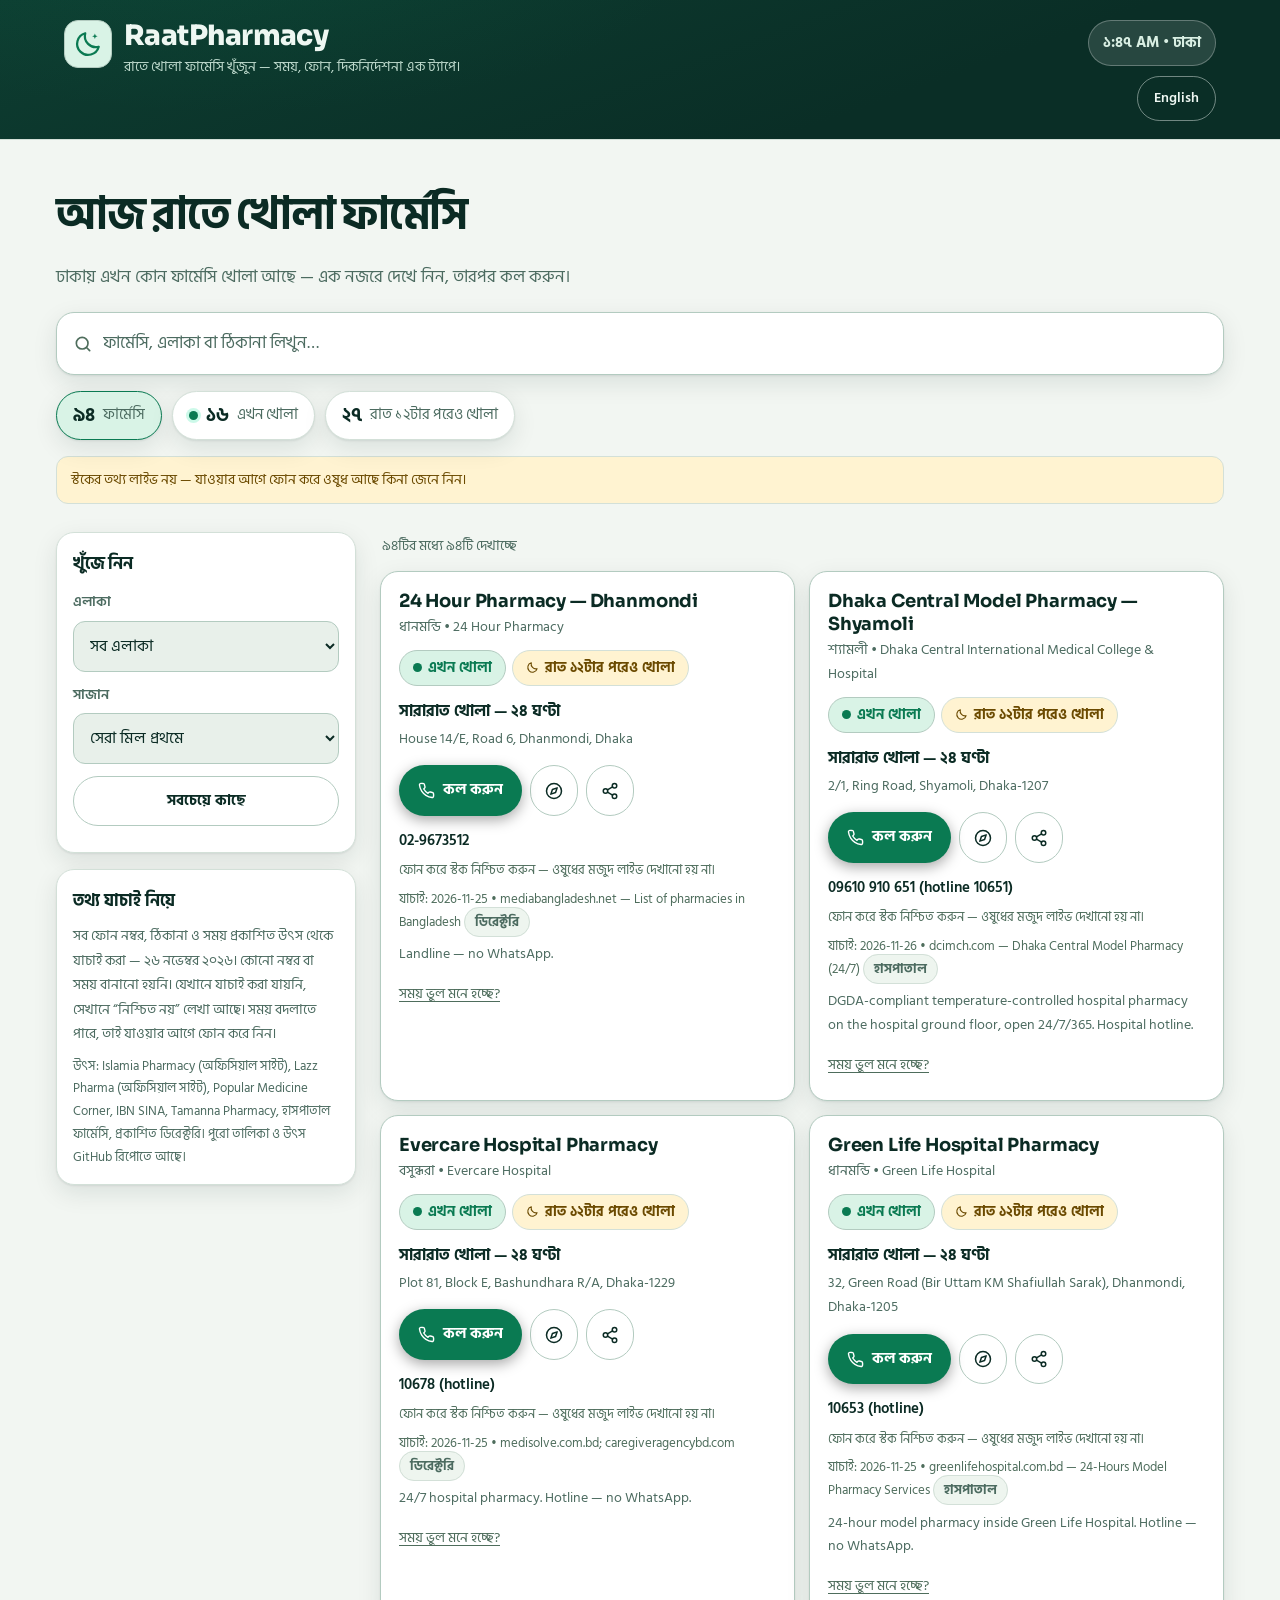
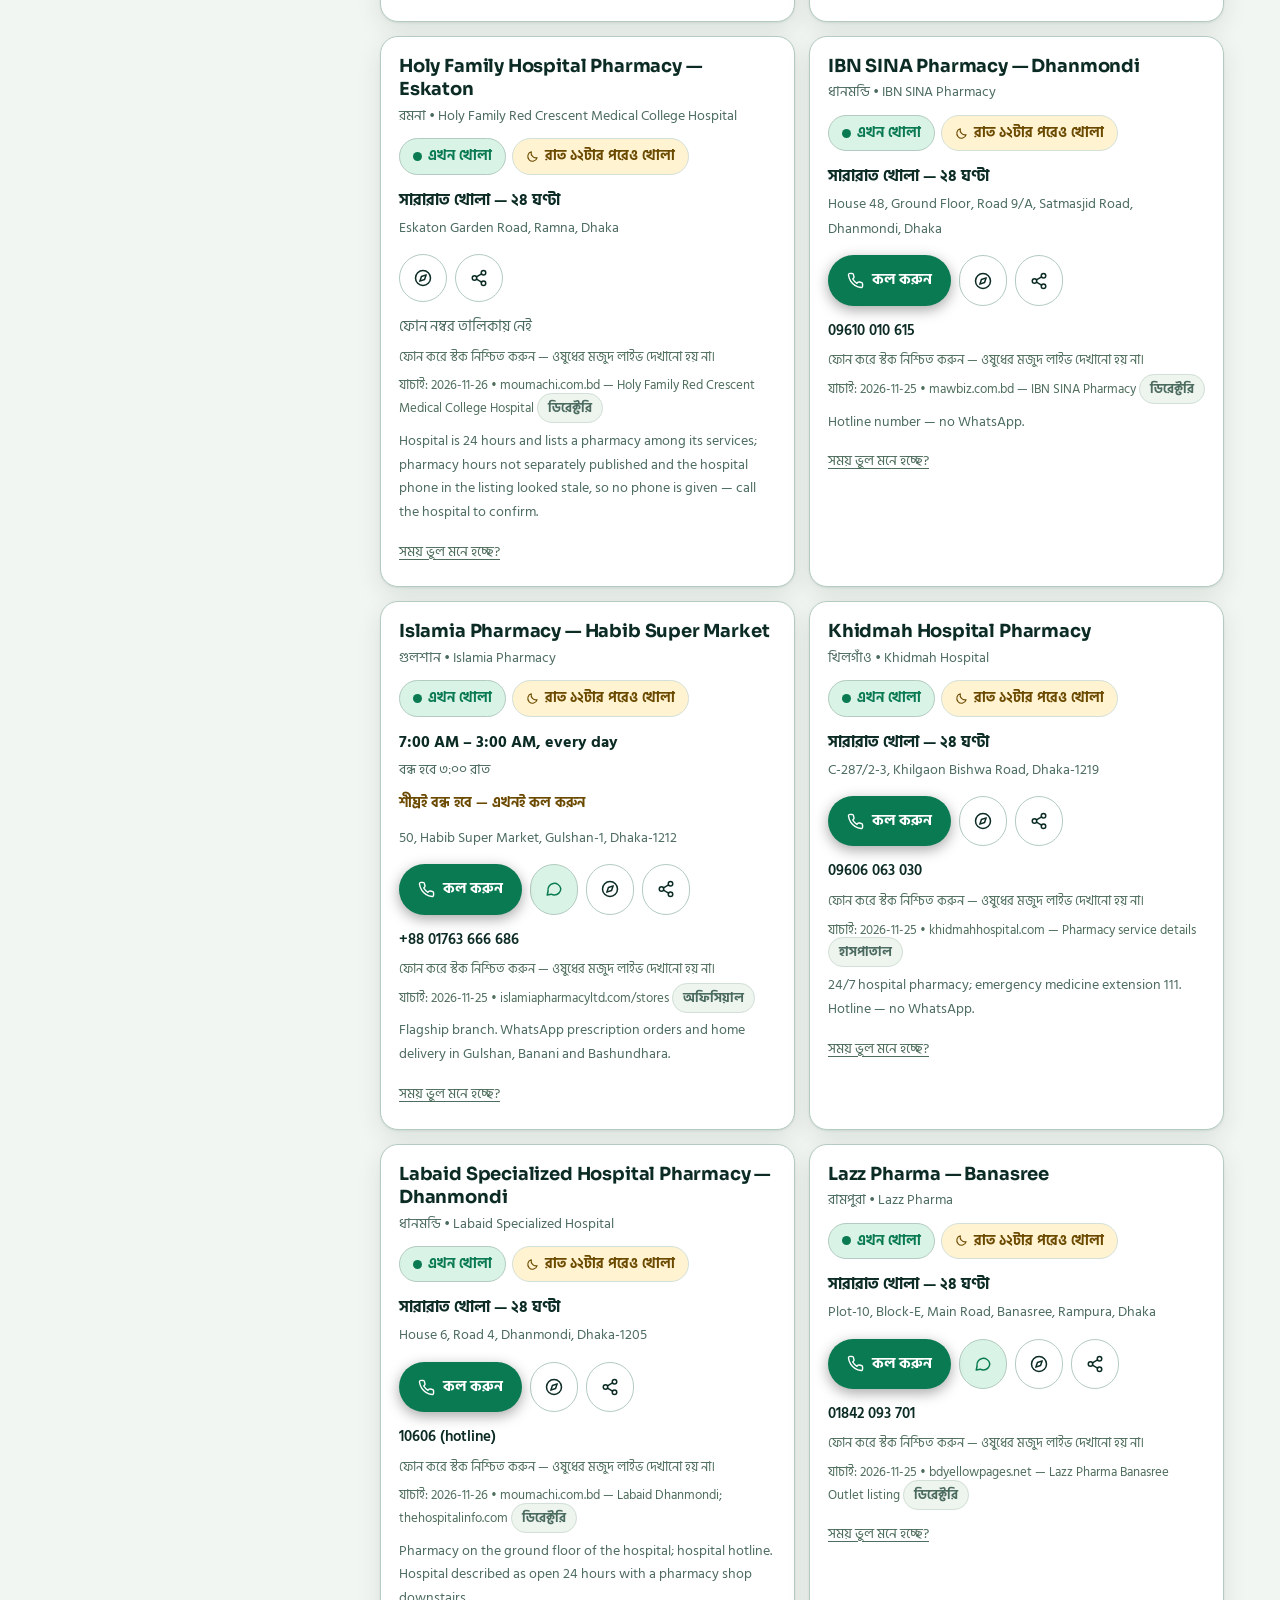
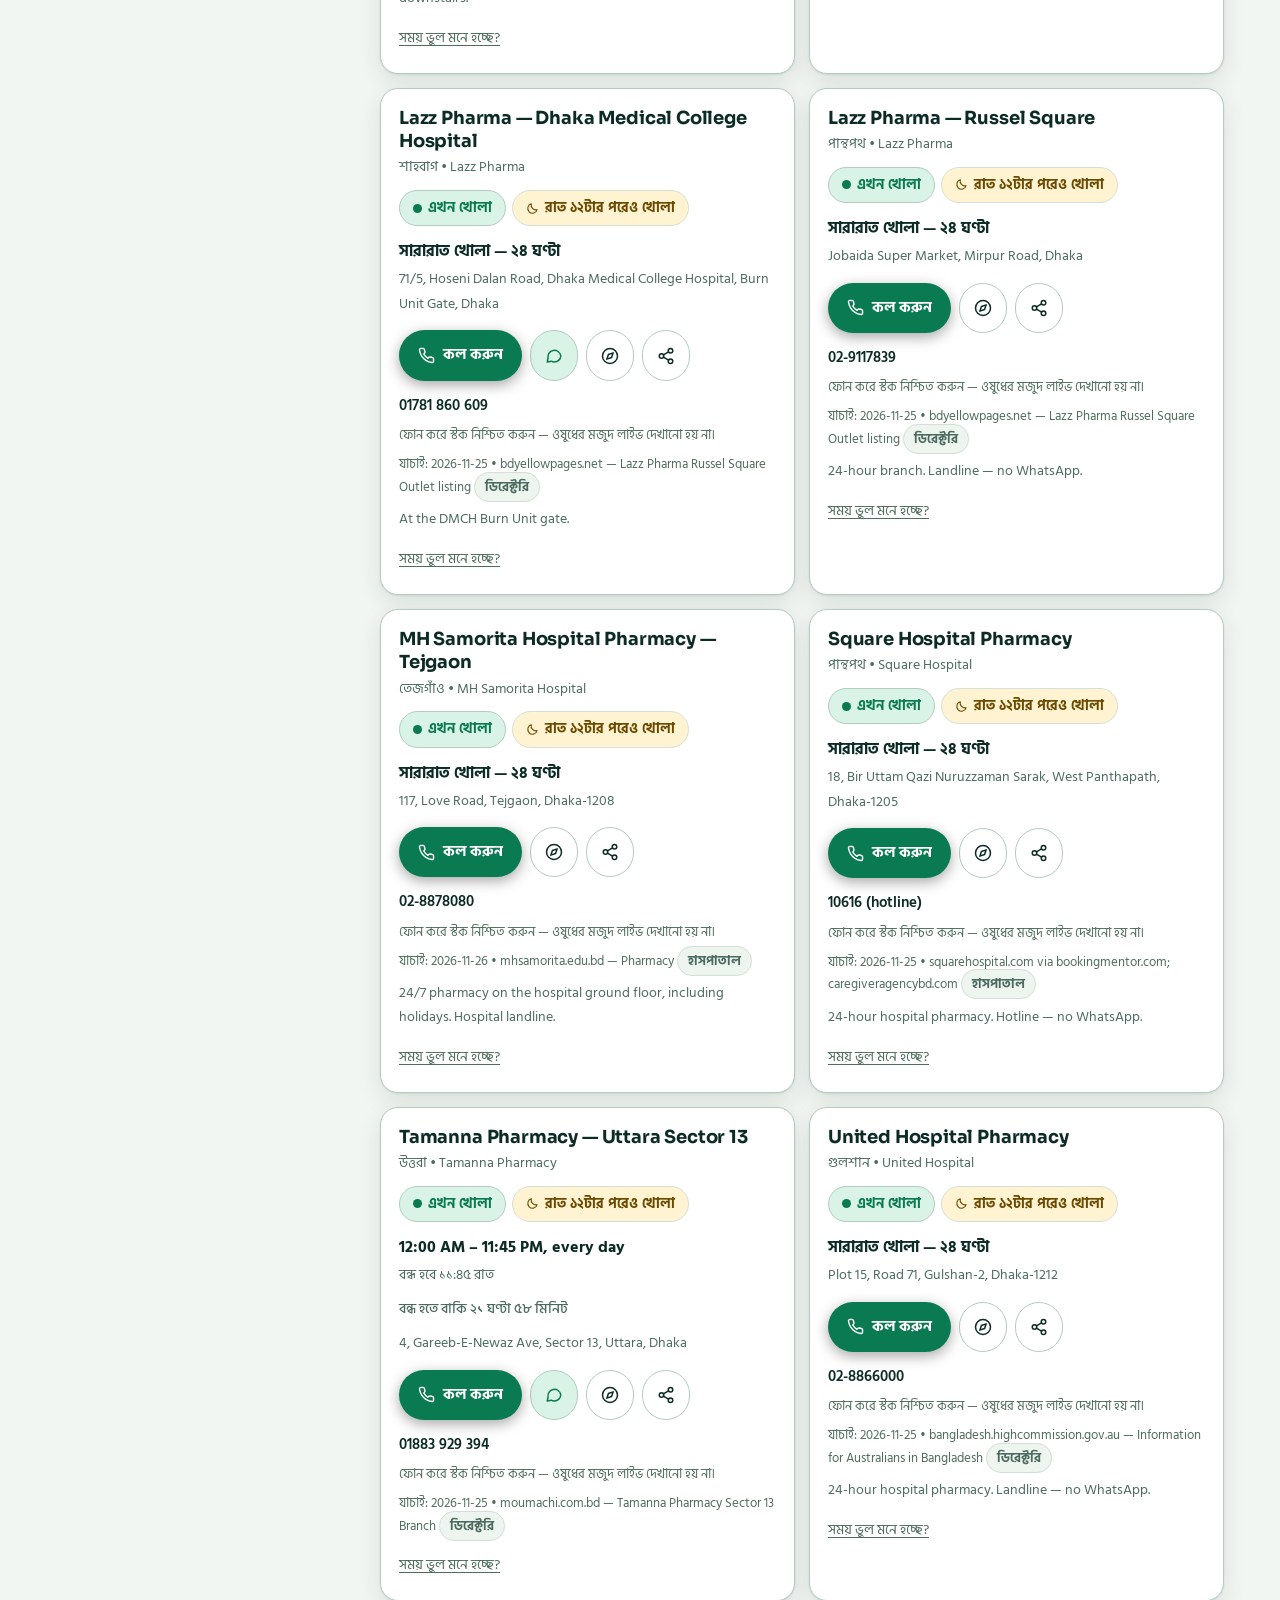
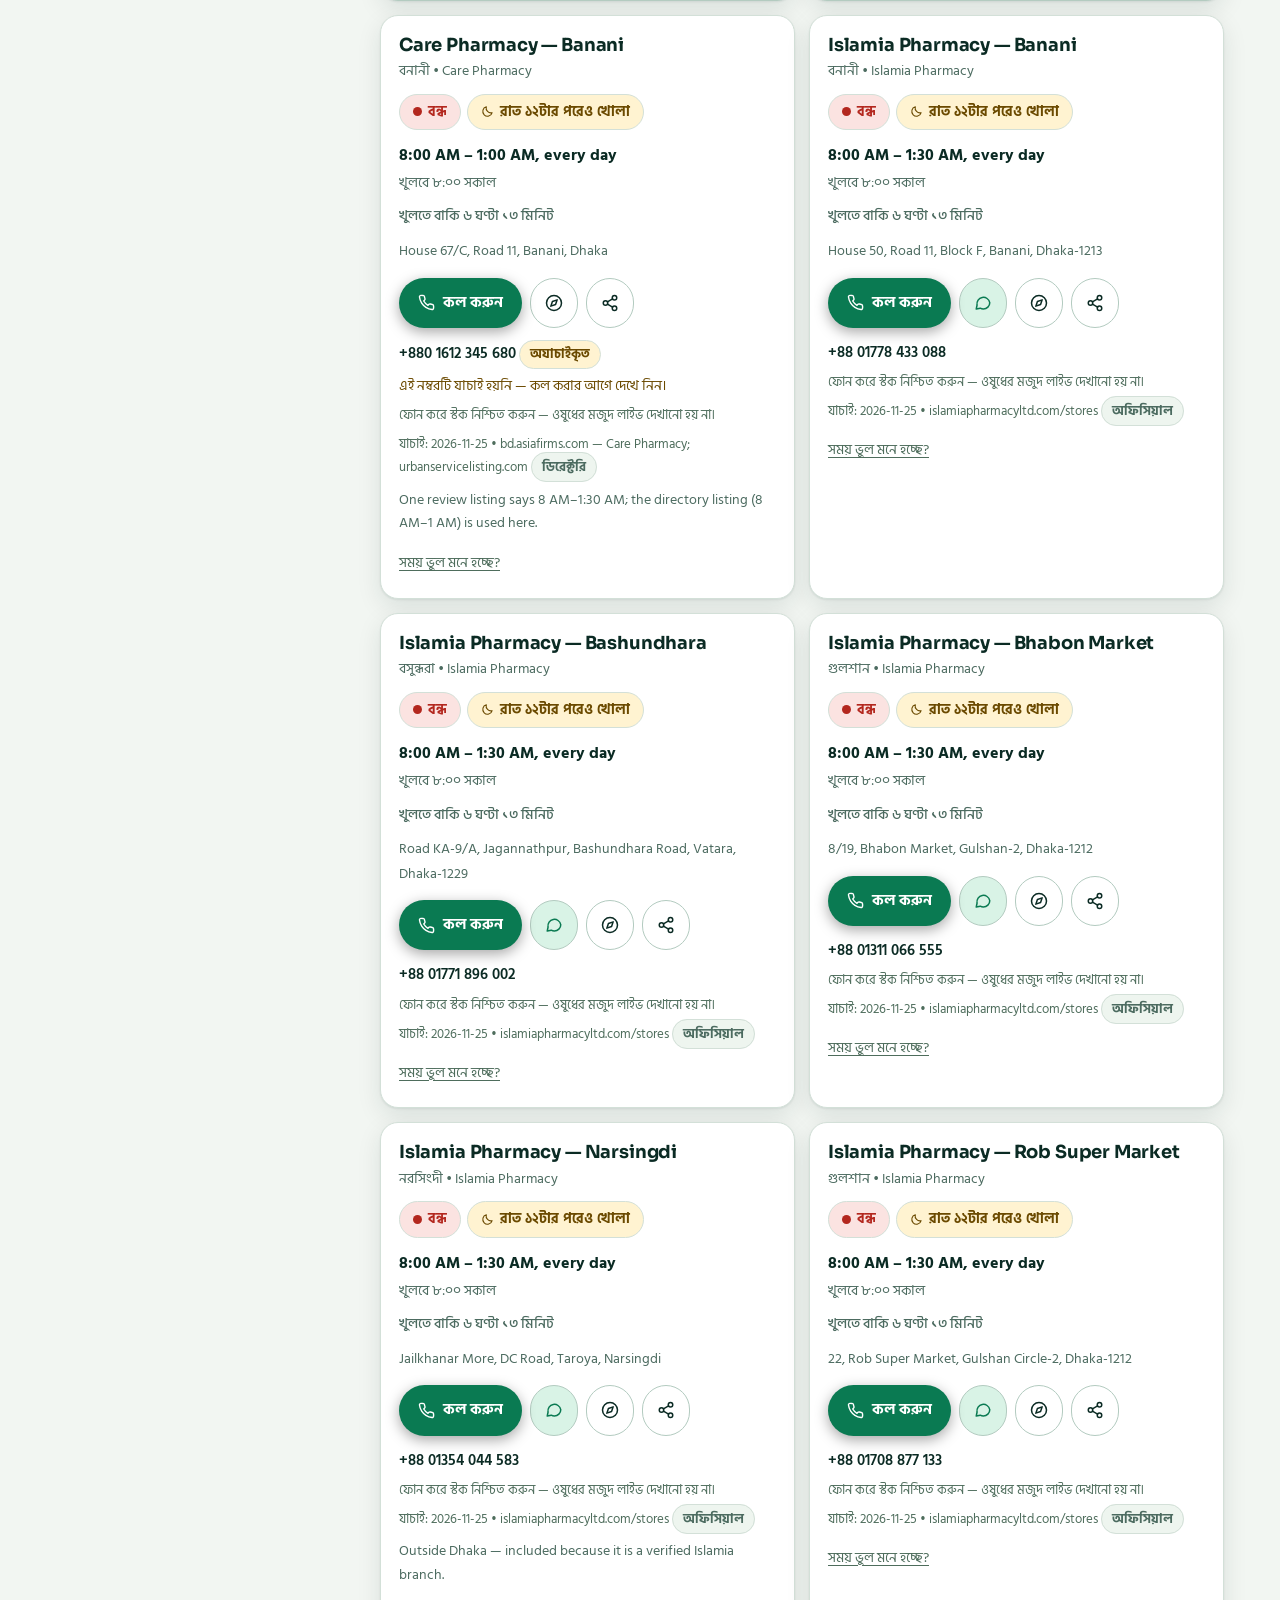
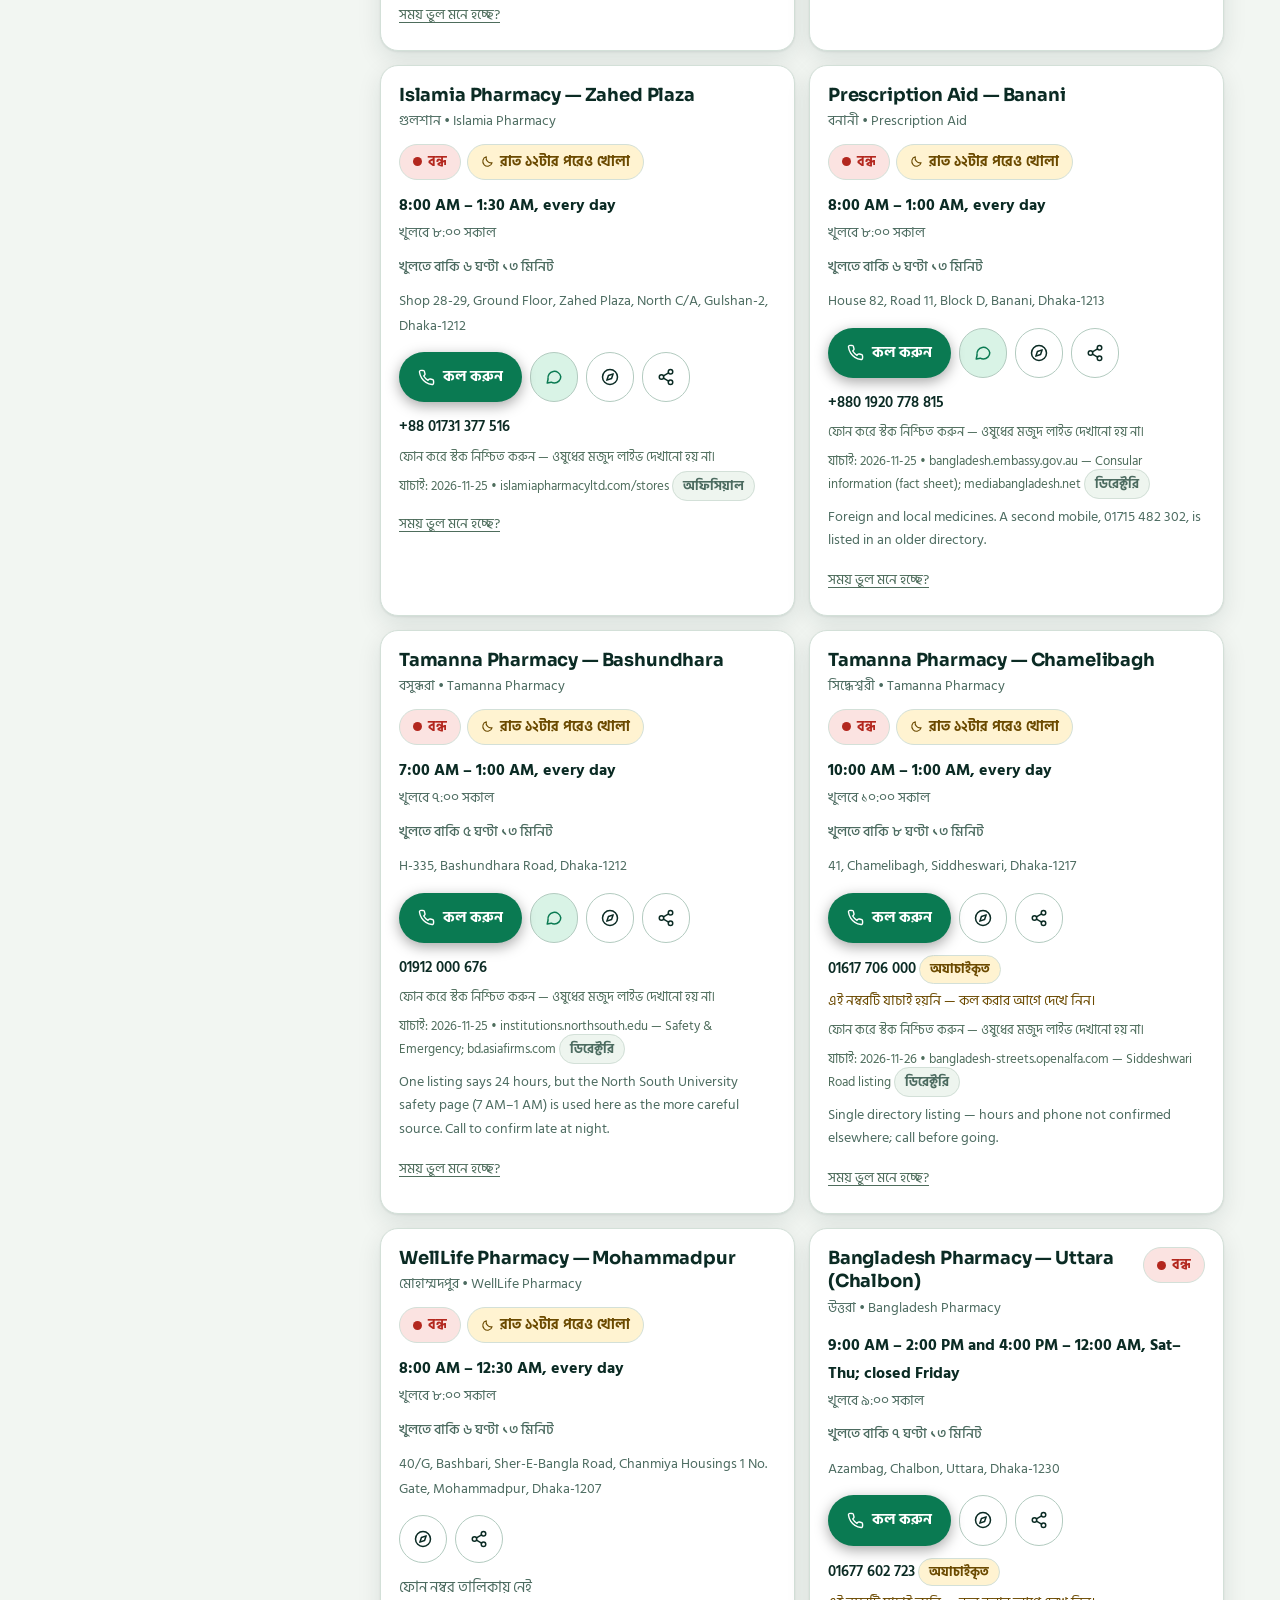
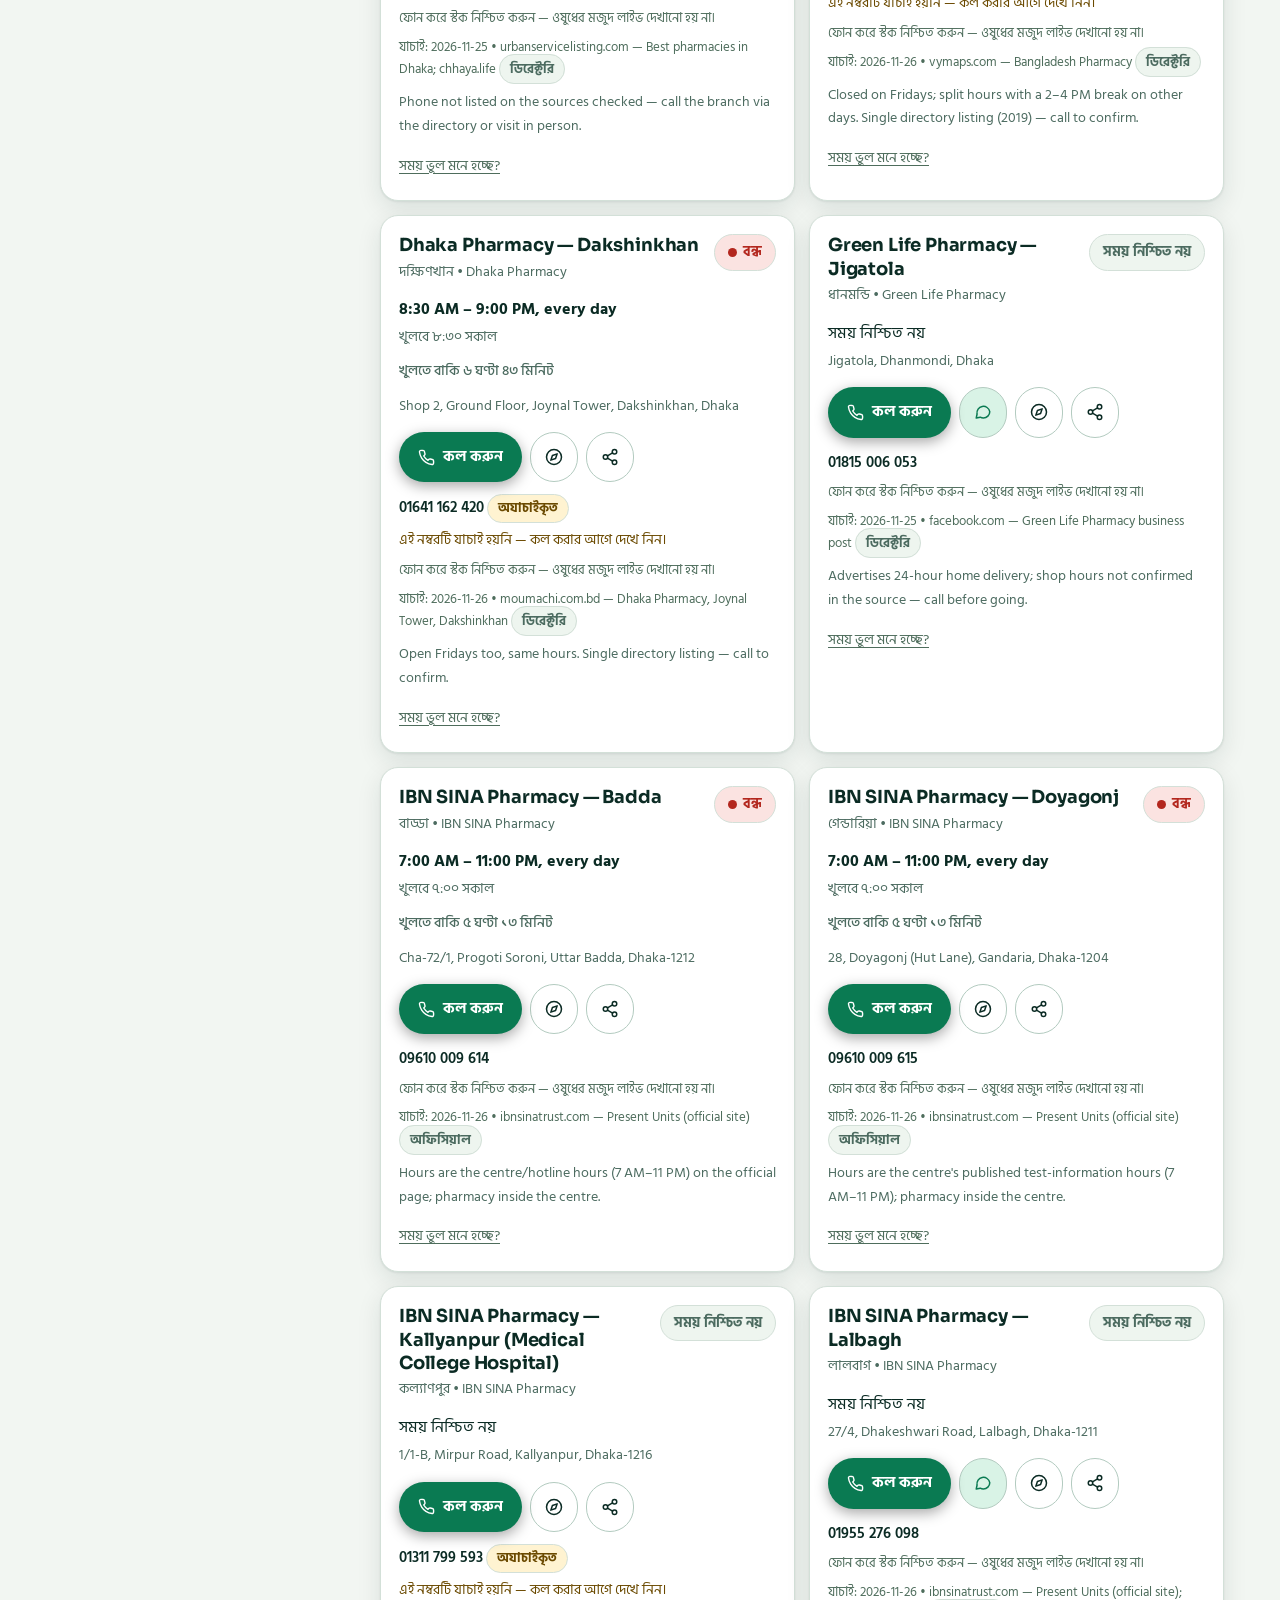
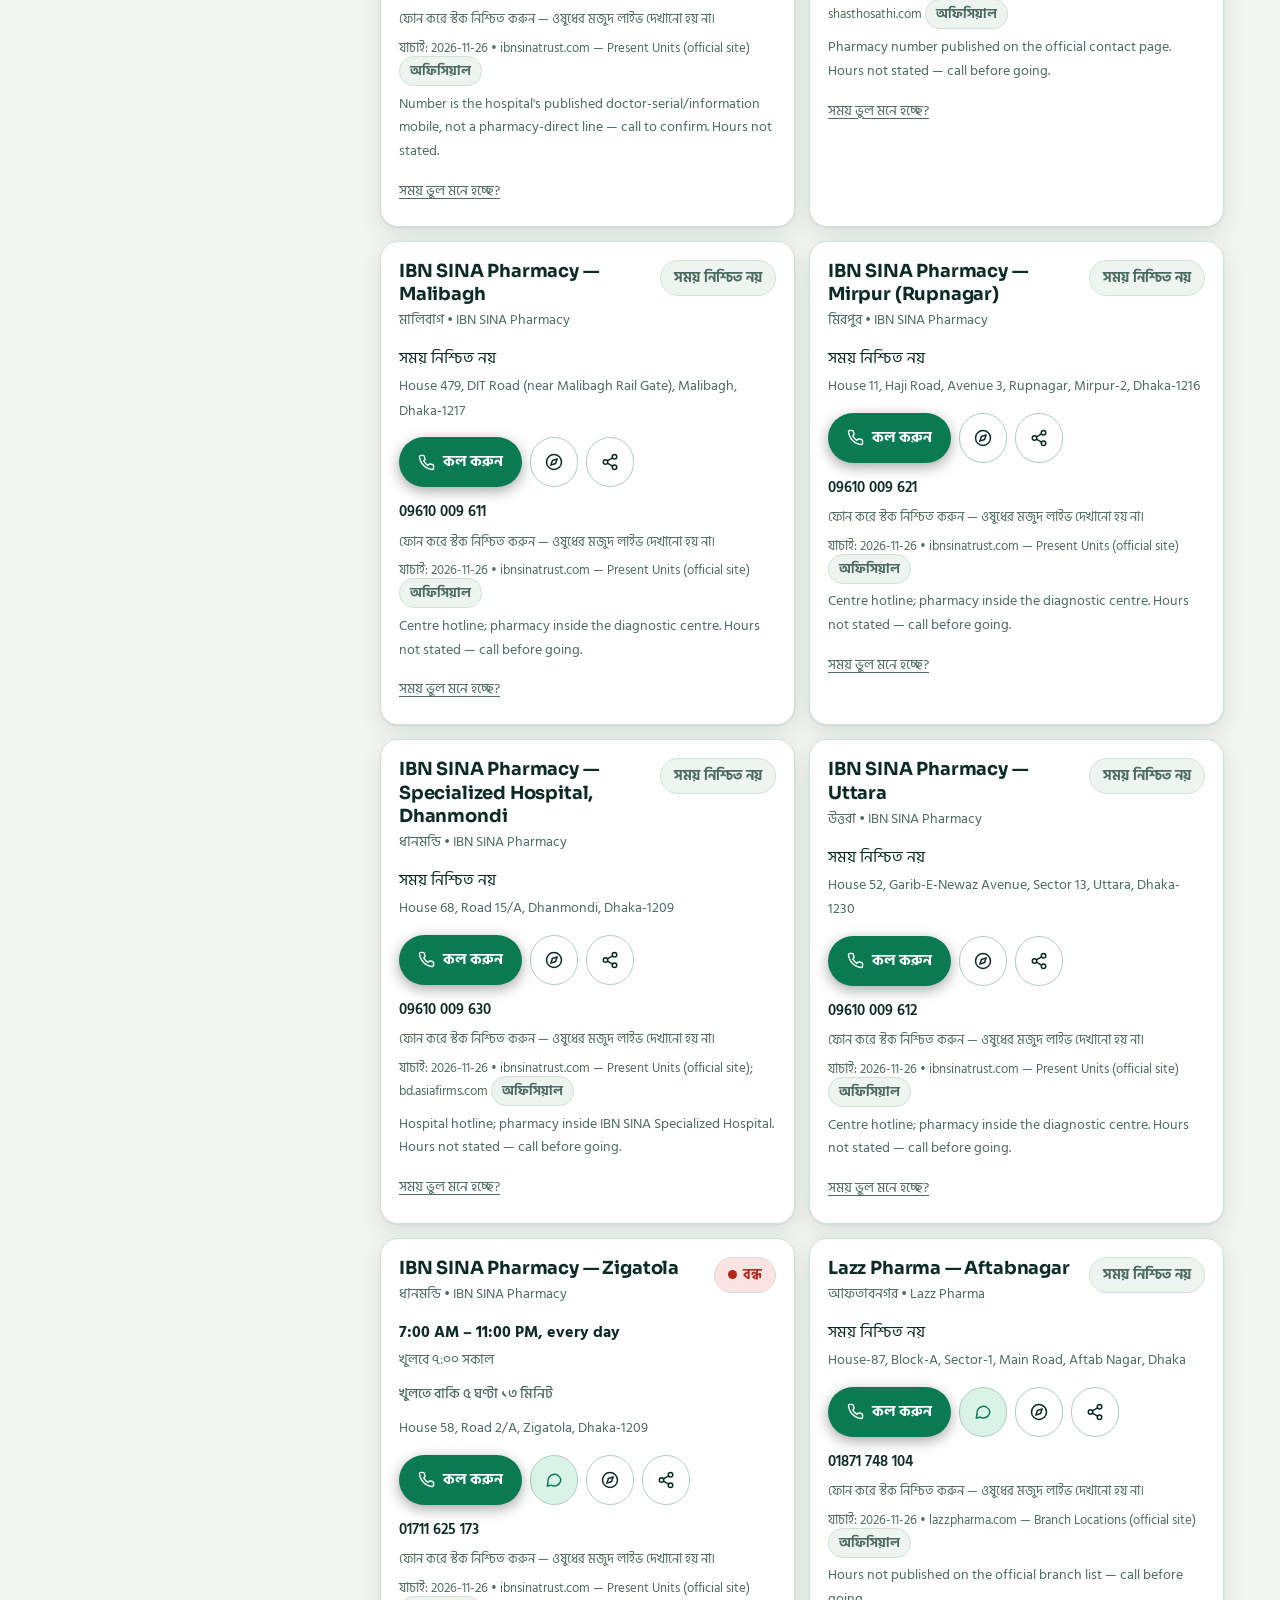
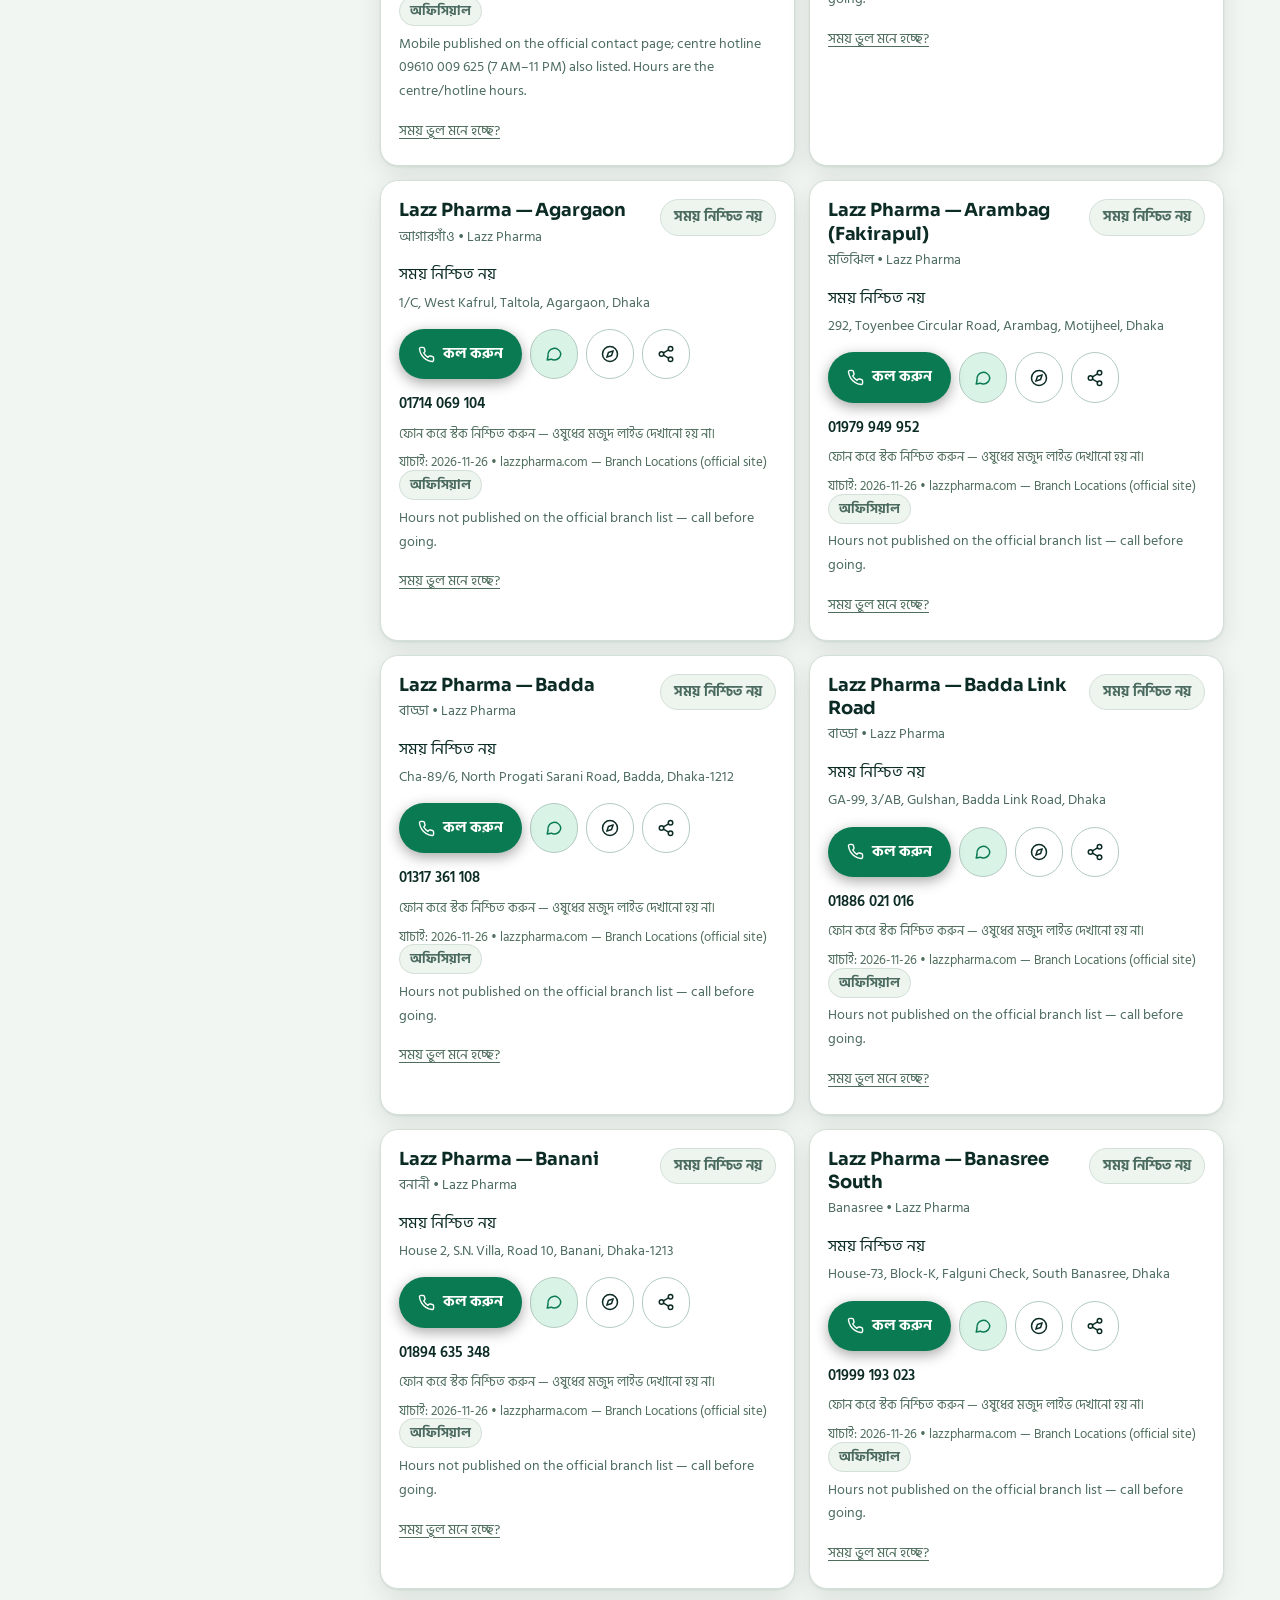
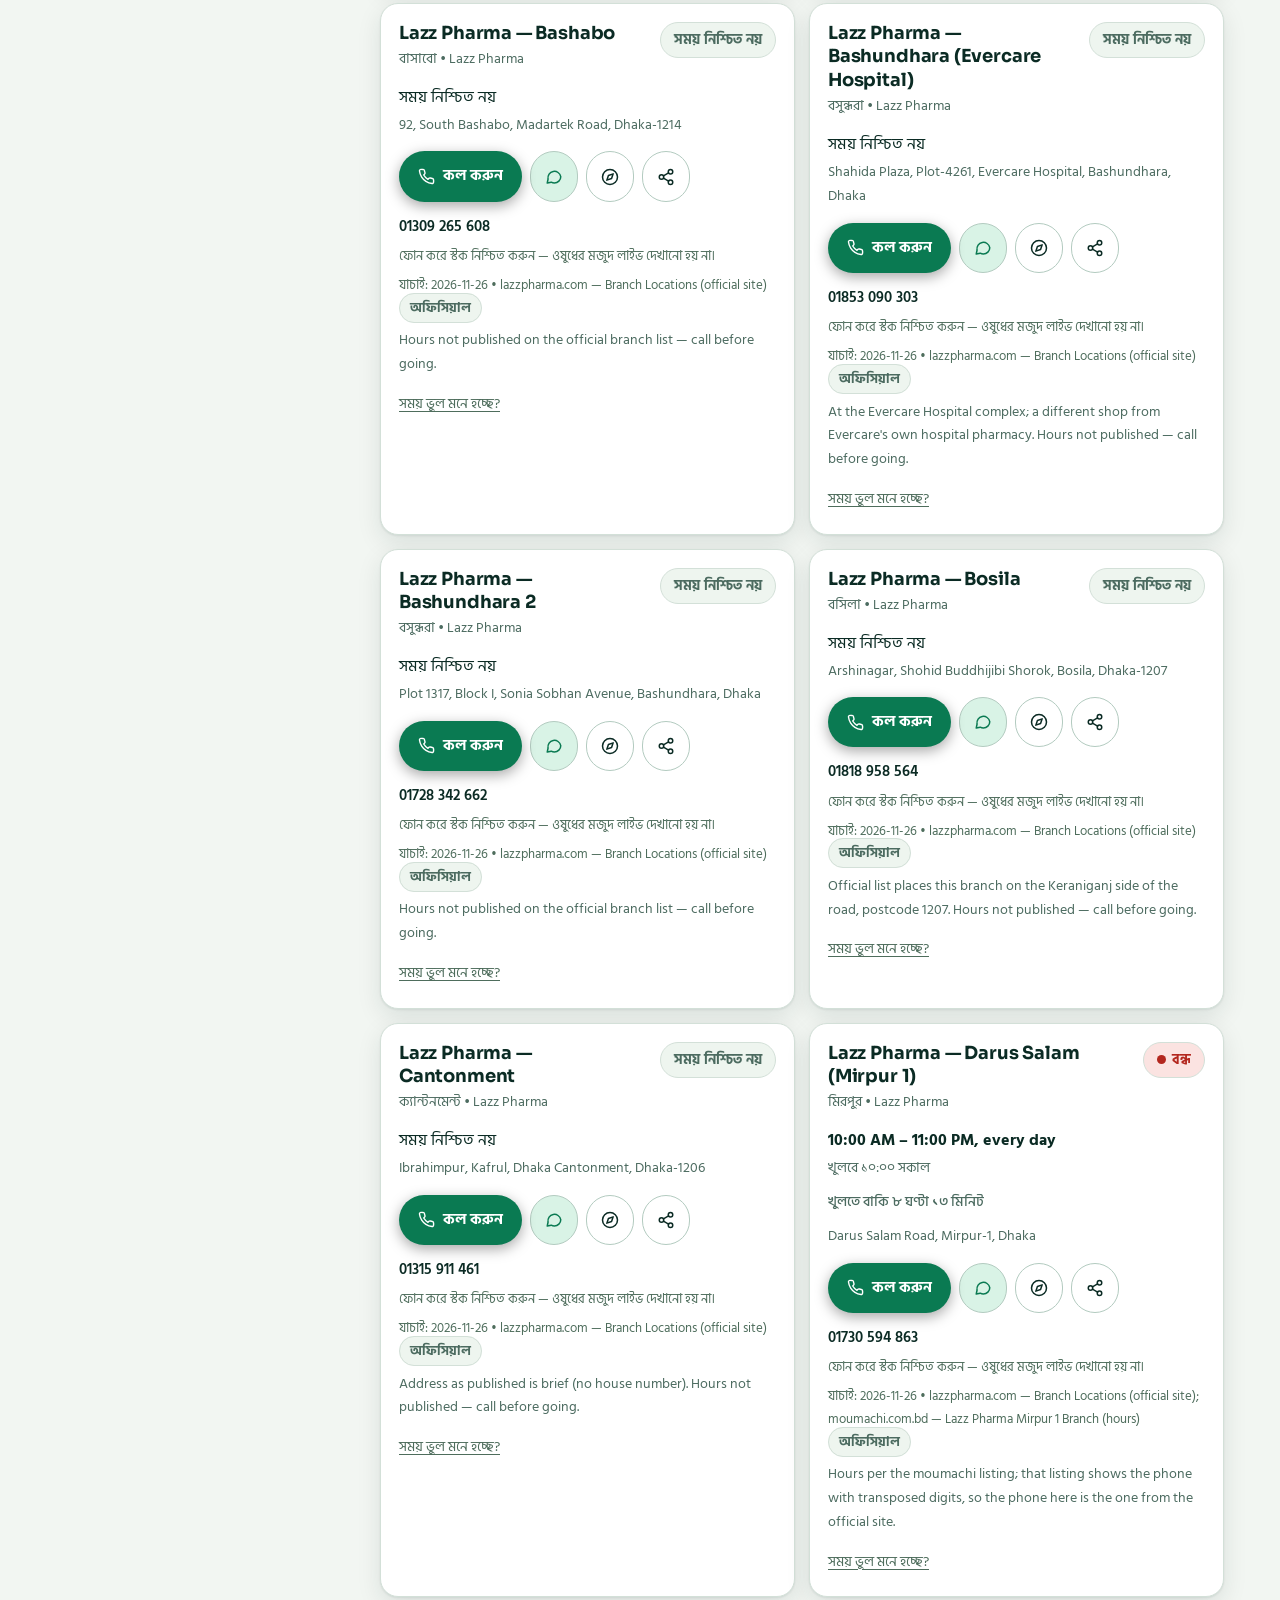
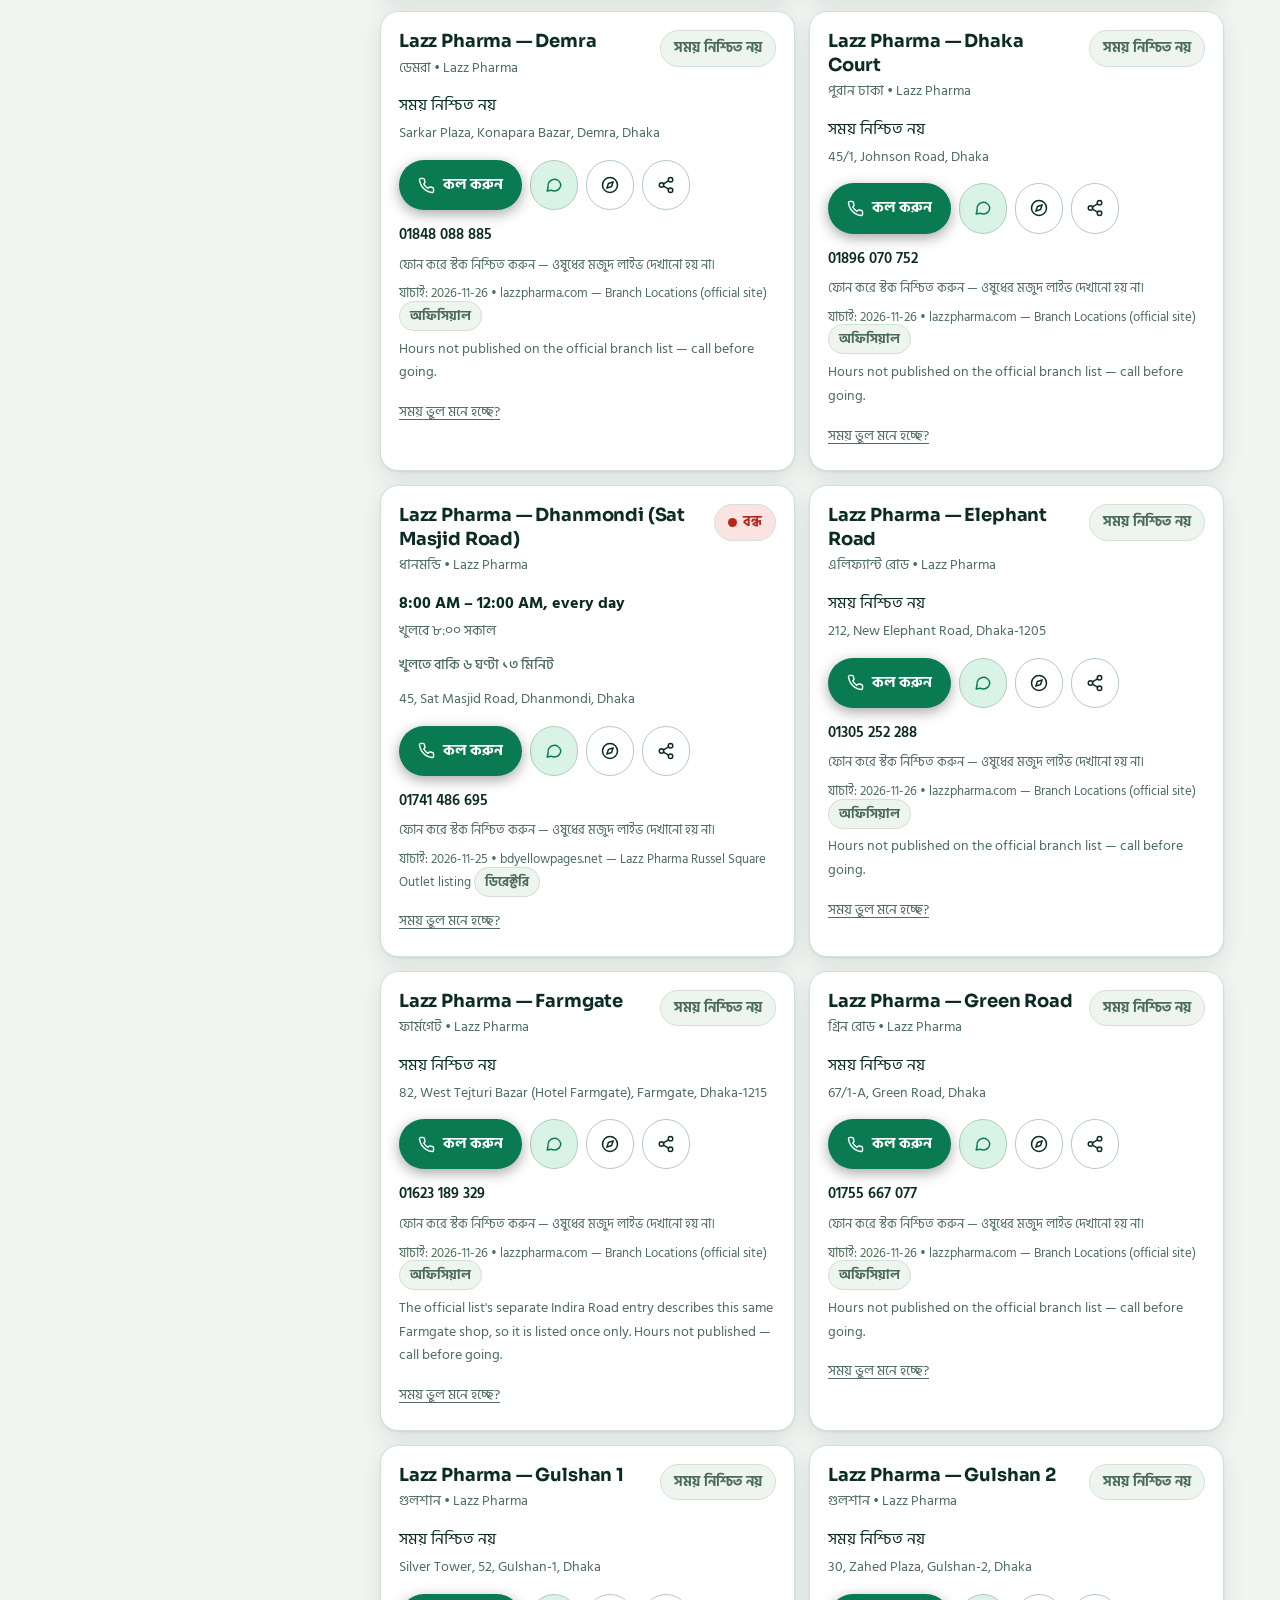
==== commit 4b9f97a9: "RaatPharmacy MVP: night pharmacy finder for Dhaka - 41 verified pharmacies" ====
--- a/index.html
+++ b/index.html
@@ -4,6 +4,2277 @@
   <meta charset="utf-8">
   <meta name="viewport" content="width=device-width, initial-scale=1, viewport-fit=cover">
   <meta name="description" content="Find an open pharmacy near you at night — hours, phone, directions in one tap.">
+  <link rel="canonical" href="https://buildempirecr.github.io/raatpharmacy/">
+  <meta property="og:type" content="website">
+  <meta property="og:site_name" content="RaatPharmacy">
+  <meta property="og:title" content="রাতে খোলা ফার্মেসি — ঢাকা | RaatPharmacy">
+  <meta property="og:description" content="ঢাকায় রাতে খোলা যাচাই করা ফার্মেসি খুঁজুন — সময়, ফোন, দিকনির্দেশনা এক ট্যাপে।">
+  <meta property="og:url" content="https://buildempirecr.github.io/raatpharmacy/">
+  <meta property="og:image" content="https://buildempirecr.github.io/raatpharmacy/og.png">
+  <meta property="og:image:width" content="1200">
+  <meta property="og:image:height" content="630">
+  <meta property="og:image:alt" content="RaatPharmacy — রাতে খোলা ফার্মেসি, ঢাকা">
+  <meta property="og:locale" content="bn_BD">
+  <meta name="twitter:card" content="summary_large_image">
+  <meta name="twitter:title" content="রাতে খোলা ফার্মেসি — ঢাকা | RaatPharmacy">
+  <meta name="twitter:description" content="ঢাকায় রাতে খোলা যাচাই করা ফার্মেসি খুঁজুন — সময়, ফোন, দিকনির্দেশনা এক ট্যাপে।">
+  <meta name="twitter:image" content="https://buildempirecr.github.io/raatpharmacy/og.png">
+  <!-- Structured data: one Pharmacy item per entry in
+       data/pharmacies.json. Generated by hand from that file — if the
+       data changes, regenerate this block too, keeping telephone only
+       where phoneVerified is true and hours only where verified. -->
+  <script type="application/ld+json">
+{
+  "@context": "https://schema.org",
+  "@type": "ItemList",
+  "name": "RaatPharmacy — Dhaka night pharmacies",
+  "description": "Verified pharmacies in Dhaka that are open at night — hours, phone, directions in one tap.",
+  "numberOfItems": 94,
+  "itemListElement": [
+    {
+      "@type": "ListItem",
+      "position": 1,
+      "item": {
+        "@type": "Pharmacy",
+        "name": "Islamia Pharmacy — Habib Super Market",
+        "address": {
+          "@type": "PostalAddress",
+          "streetAddress": "50, Habib Super Market, Gulshan-1, Dhaka-1212",
+          "addressLocality": "Dhaka",
+          "addressCountry": "BD"
+        },
+        "telephone": "+8801763666686",
+        "openingHoursSpecification": {
+          "@type": "OpeningHoursSpecification",
+          "dayOfWeek": [
+            "Monday",
+            "Tuesday",
+            "Wednesday",
+            "Thursday",
+            "Friday",
+            "Saturday",
+            "Sunday"
+          ],
+          "opens": "07:00",
+          "closes": "03:00"
+        }
+      }
+    },
+    {
+      "@type": "ListItem",
+      "position": 2,
+      "item": {
+        "@type": "Pharmacy",
+        "name": "Islamia Pharmacy — Bhabon Market",
+        "address": {
+          "@type": "PostalAddress",
+          "streetAddress": "8/19, Bhabon Market, Gulshan-2, Dhaka-1212",
+          "addressLocality": "Dhaka",
+          "addressCountry": "BD"
+        },
+        "telephone": "+8801311066555",
+        "openingHoursSpecification": {
+          "@type": "OpeningHoursSpecification",
+          "dayOfWeek": [
+            "Monday",
+            "Tuesday",
+            "Wednesday",
+            "Thursday",
+            "Friday",
+            "Saturday",
+            "Sunday"
+          ],
+          "opens": "08:00",
+          "closes": "01:30"
+        }
+      }
+    },
+    {
+      "@type": "ListItem",
+      "position": 3,
+      "item": {
+        "@type": "Pharmacy",
+        "name": "Islamia Pharmacy — Rob Super Market",
+        "address": {
+          "@type": "PostalAddress",
+          "streetAddress": "22, Rob Super Market, Gulshan Circle-2, Dhaka-1212",
+          "addressLocality": "Dhaka",
+          "addressCountry": "BD"
+        },
+        "telephone": "+8801708877133",
+        "openingHoursSpecification": {
+          "@type": "OpeningHoursSpecification",
+          "dayOfWeek": [
+            "Monday",
+            "Tuesday",
+            "Wednesday",
+            "Thursday",
+            "Friday",
+            "Saturday",
+            "Sunday"
+          ],
+          "opens": "08:00",
+          "closes": "01:30"
+        }
+      }
+    },
+    {
+      "@type": "ListItem",
+      "position": 4,
+      "item": {
+        "@type": "Pharmacy",
+        "name": "Islamia Pharmacy — Zahed Plaza",
+        "address": {
+          "@type": "PostalAddress",
+          "streetAddress": "Shop 28-29, Ground Floor, Zahed Plaza, North C/A, Gulshan-2, Dhaka-1212",
+          "addressLocality": "Dhaka",
+          "addressCountry": "BD"
+        },
+        "telephone": "+8801731377516",
+        "openingHoursSpecification": {
+          "@type": "OpeningHoursSpecification",
+          "dayOfWeek": [
+            "Monday",
+            "Tuesday",
+            "Wednesday",
+            "Thursday",
+            "Friday",
+            "Saturday",
+            "Sunday"
+          ],
+          "opens": "08:00",
+          "closes": "01:30"
+        }
+      }
+    },
+    {
+      "@type": "ListItem",
+      "position": 5,
+      "item": {
+        "@type": "Pharmacy",
+        "name": "Islamia Pharmacy — Banani",
+        "address": {
+          "@type": "PostalAddress",
+          "streetAddress": "House 50, Road 11, Block F, Banani, Dhaka-1213",
+          "addressLocality": "Dhaka",
+          "addressCountry": "BD"
+        },
+        "telephone": "+8801778433088",
+        "openingHoursSpecification": {
+          "@type": "OpeningHoursSpecification",
+          "dayOfWeek": [
+            "Monday",
+            "Tuesday",
+            "Wednesday",
+            "Thursday",
+            "Friday",
+            "Saturday",
+            "Sunday"
+          ],
+          "opens": "08:00",
+          "closes": "01:30"
+        }
+      }
+    },
+    {
+      "@type": "ListItem",
+      "position": 6,
+      "item": {
+        "@type": "Pharmacy",
+        "name": "Islamia Pharmacy — Bashundhara",
+        "address": {
+          "@type": "PostalAddress",
+          "streetAddress": "Road KA-9/A, Jagannathpur, Bashundhara Road, Vatara, Dhaka-1229",
+          "addressLocality": "Dhaka",
+          "addressCountry": "BD"
+        },
+        "telephone": "+8801771896002",
+        "openingHoursSpecification": {
+          "@type": "OpeningHoursSpecification",
+          "dayOfWeek": [
+            "Monday",
+            "Tuesday",
+            "Wednesday",
+            "Thursday",
+            "Friday",
+            "Saturday",
+            "Sunday"
+          ],
+          "opens": "08:00",
+          "closes": "01:30"
+        }
+      }
+    },
+    {
+      "@type": "ListItem",
+      "position": 7,
+      "item": {
+        "@type": "Pharmacy",
+        "name": "Islamia Pharmacy — Narsingdi",
+        "address": {
+          "@type": "PostalAddress",
+          "streetAddress": "Jailkhanar More, DC Road, Taroya, Narsingdi",
+          "addressLocality": "Dhaka",
+          "addressCountry": "BD"
+        },
+        "telephone": "+8801354044583",
+        "openingHoursSpecification": {
+          "@type": "OpeningHoursSpecification",
+          "dayOfWeek": [
+            "Monday",
+            "Tuesday",
+            "Wednesday",
+            "Thursday",
+            "Friday",
+            "Saturday",
+            "Sunday"
+          ],
+          "opens": "08:00",
+          "closes": "01:30"
+        }
+      }
+    },
+    {
+      "@type": "ListItem",
+      "position": 8,
+      "item": {
+        "@type": "Pharmacy",
+        "name": "Lazz Pharma — Panthapath (Lazz Center)",
+        "address": {
+          "@type": "PostalAddress",
+          "streetAddress": "63/C, Lake Circus, Kalabagan, West Panthapath, Dhaka",
+          "addressLocality": "Dhaka",
+          "addressCountry": "BD"
+        },
+        "telephone": "+8801857052143",
+        "openingHoursSpecification": {
+          "@type": "OpeningHoursSpecification",
+          "dayOfWeek": [
+            "Monday",
+            "Tuesday",
+            "Wednesday",
+            "Thursday",
+            "Friday",
+            "Saturday",
+            "Sunday"
+          ],
+          "opens": "08:00",
+          "closes": "23:59"
+        }
+      }
+    },
+    {
+      "@type": "ListItem",
+      "position": 9,
+      "item": {
+        "@type": "Pharmacy",
+        "name": "Lazz Pharma — Russel Square",
+        "address": {
+          "@type": "PostalAddress",
+          "streetAddress": "Jobaida Super Market, Mirpur Road, Dhaka",
+          "addressLocality": "Dhaka",
+          "addressCountry": "BD"
+        },
+        "telephone": "+88029117839",
+        "openingHoursSpecification": {
+          "@type": "OpeningHoursSpecification",
+          "dayOfWeek": [
+            "Monday",
+            "Tuesday",
+            "Wednesday",
+            "Thursday",
+            "Friday",
+            "Saturday",
+            "Sunday"
+          ],
+          "opens": "00:00",
+          "closes": "23:59"
+        }
+      }
+    },
+    {
+      "@type": "ListItem",
+      "position": 10,
+      "item": {
+        "@type": "Pharmacy",
+        "name": "Lazz Pharma — Banasree",
+        "address": {
+          "@type": "PostalAddress",
+          "streetAddress": "Plot-10, Block-E, Main Road, Banasree, Rampura, Dhaka",
+          "addressLocality": "Dhaka",
+          "addressCountry": "BD"
+        },
+        "telephone": "+8801842093701",
+        "openingHoursSpecification": {
+          "@type": "OpeningHoursSpecification",
+          "dayOfWeek": [
+            "Monday",
+            "Tuesday",
+            "Wednesday",
+            "Thursday",
+            "Friday",
+            "Saturday",
+            "Sunday"
+          ],
+          "opens": "00:00",
+          "closes": "23:59"
+        }
+      }
+    },
+    {
+      "@type": "ListItem",
+      "position": 11,
+      "item": {
+        "@type": "Pharmacy",
+        "name": "Lazz Pharma — Dhaka Medical College Hospital",
+        "address": {
+          "@type": "PostalAddress",
+          "streetAddress": "71/5, Hoseni Dalan Road, Dhaka Medical College Hospital, Burn Unit Gate, Dhaka",
+          "addressLocality": "Dhaka",
+          "addressCountry": "BD"
+        },
+        "telephone": "+8801781860609",
+        "openingHoursSpecification": {
+          "@type": "OpeningHoursSpecification",
+          "dayOfWeek": [
+            "Monday",
+            "Tuesday",
+            "Wednesday",
+            "Thursday",
+            "Friday",
+            "Saturday",
+            "Sunday"
+          ],
+          "opens": "00:00",
+          "closes": "23:59"
+        }
+      }
+    },
+    {
+      "@type": "ListItem",
+      "position": 12,
+      "item": {
+        "@type": "Pharmacy",
+        "name": "Lazz Pharma — Mirpur 10",
+        "address": {
+          "@type": "PostalAddress",
+          "streetAddress": "Plot 20 & 21, Mirpur Road, Senpara Parbata, Mirpur-10, Dhaka",
+          "addressLocality": "Dhaka",
+          "addressCountry": "BD"
+        },
+        "telephone": "+8801790745120",
+        "openingHoursSpecification": {
+          "@type": "OpeningHoursSpecification",
+          "dayOfWeek": [
+            "Monday",
+            "Tuesday",
+            "Wednesday",
+            "Thursday",
+            "Friday",
+            "Saturday",
+            "Sunday"
+          ],
+          "opens": "08:00",
+          "closes": "23:59"
+        }
+      }
+    },
+    {
+      "@type": "ListItem",
+      "position": 13,
+      "item": {
+        "@type": "Pharmacy",
+        "name": "Lazz Pharma — Dhanmondi (Sat Masjid Road)",
+        "address": {
+          "@type": "PostalAddress",
+          "streetAddress": "45, Sat Masjid Road, Dhanmondi, Dhaka",
+          "addressLocality": "Dhaka",
+          "addressCountry": "BD"
+        },
+        "telephone": "+8801741486695",
+        "openingHoursSpecification": {
+          "@type": "OpeningHoursSpecification",
+          "dayOfWeek": [
+            "Monday",
+            "Tuesday",
+            "Wednesday",
+            "Thursday",
+            "Friday",
+            "Saturday",
+            "Sunday"
+          ],
+          "opens": "08:00",
+          "closes": "23:59"
+        }
+      }
+    },
+    {
+      "@type": "ListItem",
+      "position": 14,
+      "item": {
+        "@type": "Pharmacy",
+        "name": "Lazz Pharma — Mohammadpur",
+        "address": {
+          "@type": "PostalAddress",
+          "streetAddress": "Plot 25/5, Tajmahal Road, Mohammadpur, Dhaka",
+          "addressLocality": "Dhaka",
+          "addressCountry": "BD"
+        },
+        "telephone": "+8801911159025",
+        "openingHoursSpecification": {
+          "@type": "OpeningHoursSpecification",
+          "dayOfWeek": [
+            "Monday",
+            "Tuesday",
+            "Wednesday",
+            "Thursday",
+            "Friday",
+            "Saturday",
+            "Sunday"
+          ],
+          "opens": "08:00",
+          "closes": "23:59"
+        }
+      }
+    },
+    {
+      "@type": "ListItem",
+      "position": 15,
+      "item": {
+        "@type": "Pharmacy",
+        "name": "Lazz Pharma — Uttara 1",
+        "address": {
+          "@type": "PostalAddress",
+          "streetAddress": "Uttara Tower, Jashimuddin Avenue, Sector-3, Uttara, Dhaka",
+          "addressLocality": "Dhaka",
+          "addressCountry": "BD"
+        },
+        "telephone": "+8801828546574",
+        "openingHoursSpecification": {
+          "@type": "OpeningHoursSpecification",
+          "dayOfWeek": [
+            "Monday",
+            "Tuesday",
+            "Wednesday",
+            "Thursday",
+            "Friday",
+            "Saturday",
+            "Sunday"
+          ],
+          "opens": "08:30",
+          "closes": "23:30"
+        }
+      }
+    },
+    {
+      "@type": "ListItem",
+      "position": 16,
+      "item": {
+        "@type": "Pharmacy",
+        "name": "Lazz Pharma — Uttara 2",
+        "address": {
+          "@type": "PostalAddress",
+          "streetAddress": "Plot-39, Talia Center, Sonargaon Janapath, Sector-7, Uttara, Dhaka",
+          "addressLocality": "Dhaka",
+          "addressCountry": "BD"
+        },
+        "telephone": "+8801764180194",
+        "openingHoursSpecification": {
+          "@type": "OpeningHoursSpecification",
+          "dayOfWeek": [
+            "Monday",
+            "Tuesday",
+            "Wednesday",
+            "Thursday",
+            "Friday",
+            "Saturday",
+            "Sunday"
+          ],
+          "opens": "07:00",
+          "closes": "23:59"
+        }
+      }
+    },
+    {
+      "@type": "ListItem",
+      "position": 17,
+      "item": {
+        "@type": "Pharmacy",
+        "name": "Lazz Pharma — Khilgaon",
+        "address": {
+          "@type": "PostalAddress",
+          "streetAddress": "Rubikunja, C-596, Sahid Baki Road, Khilgaon, Dhaka",
+          "addressLocality": "Dhaka",
+          "addressCountry": "BD"
+        },
+        "telephone": "+8801760101214",
+        "openingHoursSpecification": {
+          "@type": "OpeningHoursSpecification",
+          "dayOfWeek": [
+            "Monday",
+            "Tuesday",
+            "Wednesday",
+            "Thursday",
+            "Friday",
+            "Saturday",
+            "Sunday"
+          ],
+          "opens": "08:00",
+          "closes": "23:59"
+        }
+      }
+    },
+    {
+      "@type": "ListItem",
+      "position": 18,
+      "item": {
+        "@type": "Pharmacy",
+        "name": "Lazz Pharma — Kakrail",
+        "address": {
+          "@type": "PostalAddress",
+          "streetAddress": "19/1, Kakrail (beside S.A. Paribahan), Dhaka",
+          "addressLocality": "Dhaka",
+          "addressCountry": "BD"
+        },
+        "telephone": "+8801783670727",
+        "openingHoursSpecification": {
+          "@type": "OpeningHoursSpecification",
+          "dayOfWeek": [
+            "Monday",
+            "Tuesday",
+            "Wednesday",
+            "Thursday",
+            "Friday",
+            "Saturday",
+            "Sunday"
+          ],
+          "opens": "07:00",
+          "closes": "23:59"
+        }
+      }
+    },
+    {
+      "@type": "ListItem",
+      "position": 19,
+      "item": {
+        "@type": "Pharmacy",
+        "name": "Lazz Pharma — Shyamoli",
+        "address": {
+          "@type": "PostalAddress",
+          "streetAddress": "Plot 15/2, Shyamoli, Mirpur Road, Dhaka",
+          "addressLocality": "Dhaka",
+          "addressCountry": "BD"
+        },
+        "telephone": "+8801799071871",
+        "openingHoursSpecification": {
+          "@type": "OpeningHoursSpecification",
+          "dayOfWeek": [
+            "Monday",
+            "Tuesday",
+            "Wednesday",
+            "Thursday",
+            "Friday",
+            "Saturday",
+            "Sunday"
+          ],
+          "opens": "07:00",
+          "closes": "23:59"
+        }
+      }
+    },
+    {
+      "@type": "ListItem",
+      "position": 20,
+      "item": {
+        "@type": "Pharmacy",
+        "name": "Lazz Pharma — Kalabagan",
+        "address": {
+          "@type": "PostalAddress",
+          "streetAddress": "4 No. Kalabagan, Mirpur Road, Dhaka",
+          "addressLocality": "Dhaka",
+          "addressCountry": "BD"
+        },
+        "telephone": "+88029111843",
+        "openingHoursSpecification": {
+          "@type": "OpeningHoursSpecification",
+          "dayOfWeek": [
+            "Monday",
+            "Tuesday",
+            "Wednesday",
+            "Thursday",
+            "Friday",
+            "Saturday",
+            "Sunday"
+          ],
+          "opens": "08:00",
+          "closes": "23:59"
+        }
+      }
+    },
+    {
+      "@type": "ListItem",
+      "position": 21,
+      "item": {
+        "@type": "Pharmacy",
+        "name": "Lazz Pharma — Rupnagar",
+        "address": {
+          "@type": "PostalAddress",
+          "streetAddress": "Laboni Plaza, Rupnagar, Arambagh Road, Pallabi, Dhaka",
+          "addressLocality": "Dhaka",
+          "addressCountry": "BD"
+        },
+        "telephone": "+8801721112006",
+        "openingHoursSpecification": {
+          "@type": "OpeningHoursSpecification",
+          "dayOfWeek": [
+            "Monday",
+            "Tuesday",
+            "Wednesday",
+            "Thursday",
+            "Friday",
+            "Saturday",
+            "Sunday"
+          ],
+          "opens": "08:00",
+          "closes": "23:59"
+        }
+      }
+    },
+    {
+      "@type": "ListItem",
+      "position": 22,
+      "item": {
+        "@type": "Pharmacy",
+        "name": "Lazz Pharma — Jatrabari",
+        "address": {
+          "@type": "PostalAddress",
+          "streetAddress": "16, Shaheed Faruk Shorok, Jatrabari, Dhaka",
+          "addressLocality": "Dhaka",
+          "addressCountry": "BD"
+        },
+        "telephone": "+8801872733533"
+      }
+    },
+    {
+      "@type": "ListItem",
+      "position": 23,
+      "item": {
+        "@type": "Pharmacy",
+        "name": "Tamanna Pharmacy — Bashundhara",
+        "address": {
+          "@type": "PostalAddress",
+          "streetAddress": "H-335, Bashundhara Road, Dhaka-1212",
+          "addressLocality": "Dhaka",
+          "addressCountry": "BD"
+        },
+        "telephone": "+8801912000676",
+        "openingHoursSpecification": {
+          "@type": "OpeningHoursSpecification",
+          "dayOfWeek": [
+            "Monday",
+            "Tuesday",
+            "Wednesday",
+            "Thursday",
+            "Friday",
+            "Saturday",
+            "Sunday"
+          ],
+          "opens": "07:00",
+          "closes": "01:00"
+        }
+      }
+    },
+    {
+      "@type": "ListItem",
+      "position": 24,
+      "item": {
+        "@type": "Pharmacy",
+        "name": "Tamanna Pharmacy — Gulshan 1",
+        "address": {
+          "@type": "PostalAddress",
+          "streetAddress": "50/4, Habib Market, Gulshan-1, Dhaka",
+          "addressLocality": "Dhaka",
+          "addressCountry": "BD"
+        },
+        "telephone": "+8801818429178",
+        "openingHoursSpecification": {
+          "@type": "OpeningHoursSpecification",
+          "dayOfWeek": [
+            "Monday",
+            "Tuesday",
+            "Wednesday",
+            "Thursday",
+            "Friday",
+            "Saturday",
+            "Sunday"
+          ],
+          "opens": "07:00",
+          "closes": "22:00"
+        }
+      }
+    },
+    {
+      "@type": "ListItem",
+      "position": 25,
+      "item": {
+        "@type": "Pharmacy",
+        "name": "Tamanna Pharmacy — Uttara Sector 13",
+        "address": {
+          "@type": "PostalAddress",
+          "streetAddress": "4, Gareeb-E-Newaz Ave, Sector 13, Uttara, Dhaka",
+          "addressLocality": "Dhaka",
+          "addressCountry": "BD"
+        },
+        "telephone": "+8801883929394",
+        "openingHoursSpecification": {
+          "@type": "OpeningHoursSpecification",
+          "dayOfWeek": [
+            "Monday",
+            "Tuesday",
+            "Wednesday",
+            "Thursday",
+            "Friday",
+            "Saturday",
+            "Sunday"
+          ],
+          "opens": "00:00",
+          "closes": "23:45"
+        }
+      }
+    },
+    {
+      "@type": "ListItem",
+      "position": 26,
+      "item": {
+        "@type": "Pharmacy",
+        "name": "Tamanna Pharmacy — Dhakeshwari Road",
+        "address": {
+          "@type": "PostalAddress",
+          "streetAddress": "Plot 15/1, Dhakeshwari Road, Lalbagh, Dhaka",
+          "addressLocality": "Dhaka",
+          "addressCountry": "BD"
+        },
+        "telephone": "+8801315700800",
+        "openingHoursSpecification": {
+          "@type": "OpeningHoursSpecification",
+          "dayOfWeek": [
+            "Monday",
+            "Tuesday",
+            "Wednesday",
+            "Thursday",
+            "Friday",
+            "Saturday",
+            "Sunday"
+          ],
+          "opens": "09:30",
+          "closes": "23:00"
+        }
+      }
+    },
+    {
+      "@type": "ListItem",
+      "position": 27,
+      "item": {
+        "@type": "Pharmacy",
+        "name": "Tamanna Pharmacy — Moghbazar",
+        "address": {
+          "@type": "PostalAddress",
+          "streetAddress": "Plot 674, Jahabox Lane, Boro Moghbazar, Dhaka",
+          "addressLocality": "Dhaka",
+          "addressCountry": "BD"
+        },
+        "telephone": "+8801923567812",
+        "openingHoursSpecification": {
+          "@type": "OpeningHoursSpecification",
+          "dayOfWeek": [
+            "Monday",
+            "Tuesday",
+            "Wednesday",
+            "Thursday",
+            "Friday",
+            "Saturday",
+            "Sunday"
+          ],
+          "opens": "08:00",
+          "closes": "23:30"
+        }
+      }
+    },
+    {
+      "@type": "ListItem",
+      "position": 28,
+      "item": {
+        "@type": "Pharmacy",
+        "name": "Tamanna Pharmacy — Bashabo",
+        "address": {
+          "@type": "PostalAddress",
+          "streetAddress": "35, Atish Dipankar Road, Bashabo, Dhaka-1214",
+          "addressLocality": "Dhaka",
+          "addressCountry": "BD"
+        },
+        "telephone": "+8801726111696"
+      }
+    },
+    {
+      "@type": "ListItem",
+      "position": 29,
+      "item": {
+        "@type": "Pharmacy",
+        "name": "Tamanna Pharmacy — Malibagh",
+        "address": {
+          "@type": "PostalAddress",
+          "streetAddress": "484, DIT Road, Malibagh, Dhaka",
+          "addressLocality": "Dhaka",
+          "addressCountry": "BD"
+        },
+        "telephone": "+8801711766091"
+      }
+    },
+    {
+      "@type": "ListItem",
+      "position": 30,
+      "item": {
+        "@type": "Pharmacy",
+        "name": "Care Pharmacy — Banani",
+        "address": {
+          "@type": "PostalAddress",
+          "streetAddress": "House 67/C, Road 11, Banani, Dhaka",
+          "addressLocality": "Dhaka",
+          "addressCountry": "BD"
+        },
+        "openingHoursSpecification": {
+          "@type": "OpeningHoursSpecification",
+          "dayOfWeek": [
+            "Monday",
+            "Tuesday",
+            "Wednesday",
+            "Thursday",
+            "Friday",
+            "Saturday",
+            "Sunday"
+          ],
+          "opens": "08:00",
+          "closes": "01:00"
+        }
+      }
+    },
+    {
+      "@type": "ListItem",
+      "position": 31,
+      "item": {
+        "@type": "Pharmacy",
+        "name": "Prescription Aid — Banani",
+        "address": {
+          "@type": "PostalAddress",
+          "streetAddress": "House 82, Road 11, Block D, Banani, Dhaka-1213",
+          "addressLocality": "Dhaka",
+          "addressCountry": "BD"
+        },
+        "telephone": "+8801920778815",
+        "openingHoursSpecification": {
+          "@type": "OpeningHoursSpecification",
+          "dayOfWeek": [
+            "Monday",
+            "Tuesday",
+            "Wednesday",
+            "Thursday",
+            "Friday",
+            "Saturday",
+            "Sunday"
+          ],
+          "opens": "08:00",
+          "closes": "01:00"
+        }
+      }
+    },
+    {
+      "@type": "ListItem",
+      "position": 32,
+      "item": {
+        "@type": "Pharmacy",
+        "name": "IBN SINA Pharmacy — Dhanmondi",
+        "address": {
+          "@type": "PostalAddress",
+          "streetAddress": "House 48, Ground Floor, Road 9/A, Satmasjid Road, Dhanmondi, Dhaka",
+          "addressLocality": "Dhaka",
+          "addressCountry": "BD"
+        },
+        "telephone": "+8809610010615",
+        "openingHoursSpecification": {
+          "@type": "OpeningHoursSpecification",
+          "dayOfWeek": [
+            "Monday",
+            "Tuesday",
+            "Wednesday",
+            "Thursday",
+            "Friday",
+            "Saturday",
+            "Sunday"
+          ],
+          "opens": "00:00",
+          "closes": "23:59"
+        }
+      }
+    },
+    {
+      "@type": "ListItem",
+      "position": 33,
+      "item": {
+        "@type": "Pharmacy",
+        "name": "WellLife Pharmacy — Mohammadpur",
+        "address": {
+          "@type": "PostalAddress",
+          "streetAddress": "40/G, Bashbari, Sher-E-Bangla Road, Chanmiya Housings 1 No. Gate, Mohammadpur, Dhaka-1207",
+          "addressLocality": "Dhaka",
+          "addressCountry": "BD"
+        },
+        "openingHoursSpecification": {
+          "@type": "OpeningHoursSpecification",
+          "dayOfWeek": [
+            "Monday",
+            "Tuesday",
+            "Wednesday",
+            "Thursday",
+            "Friday",
+            "Saturday",
+            "Sunday"
+          ],
+          "opens": "08:00",
+          "closes": "00:30"
+        }
+      }
+    },
+    {
+      "@type": "ListItem",
+      "position": 34,
+      "item": {
+        "@type": "Pharmacy",
+        "name": "Green Life Hospital Pharmacy",
+        "address": {
+          "@type": "PostalAddress",
+          "streetAddress": "32, Green Road (Bir Uttam KM Shafiullah Sarak), Dhanmondi, Dhaka-1205",
+          "addressLocality": "Dhaka",
+          "addressCountry": "BD"
+        },
+        "telephone": "10653",
+        "openingHoursSpecification": {
+          "@type": "OpeningHoursSpecification",
+          "dayOfWeek": [
+            "Monday",
+            "Tuesday",
+            "Wednesday",
+            "Thursday",
+            "Friday",
+            "Saturday",
+            "Sunday"
+          ],
+          "opens": "00:00",
+          "closes": "23:59"
+        }
+      }
+    },
+    {
+      "@type": "ListItem",
+      "position": 35,
+      "item": {
+        "@type": "Pharmacy",
+        "name": "Khidmah Hospital Pharmacy",
+        "address": {
+          "@type": "PostalAddress",
+          "streetAddress": "C-287/2-3, Khilgaon Bishwa Road, Dhaka-1219",
+          "addressLocality": "Dhaka",
+          "addressCountry": "BD"
+        },
+        "telephone": "+8809606063030",
+        "openingHoursSpecification": {
+          "@type": "OpeningHoursSpecification",
+          "dayOfWeek": [
+            "Monday",
+            "Tuesday",
+            "Wednesday",
+            "Thursday",
+            "Friday",
+            "Saturday",
+            "Sunday"
+          ],
+          "opens": "00:00",
+          "closes": "23:59"
+        }
+      }
+    },
+    {
+      "@type": "ListItem",
+      "position": 36,
+      "item": {
+        "@type": "Pharmacy",
+        "name": "Square Hospital Pharmacy",
+        "address": {
+          "@type": "PostalAddress",
+          "streetAddress": "18, Bir Uttam Qazi Nuruzzaman Sarak, West Panthapath, Dhaka-1205",
+          "addressLocality": "Dhaka",
+          "addressCountry": "BD"
+        },
+        "telephone": "10616",
+        "openingHoursSpecification": {
+          "@type": "OpeningHoursSpecification",
+          "dayOfWeek": [
+            "Monday",
+            "Tuesday",
+            "Wednesday",
+            "Thursday",
+            "Friday",
+            "Saturday",
+            "Sunday"
+          ],
+          "opens": "00:00",
+          "closes": "23:59"
+        }
+      }
+    },
+    {
+      "@type": "ListItem",
+      "position": 37,
+      "item": {
+        "@type": "Pharmacy",
+        "name": "Evercare Hospital Pharmacy",
+        "address": {
+          "@type": "PostalAddress",
+          "streetAddress": "Plot 81, Block E, Bashundhara R/A, Dhaka-1229",
+          "addressLocality": "Dhaka",
+          "addressCountry": "BD"
+        },
+        "telephone": "10678",
+        "openingHoursSpecification": {
+          "@type": "OpeningHoursSpecification",
+          "dayOfWeek": [
+            "Monday",
+            "Tuesday",
+            "Wednesday",
+            "Thursday",
+            "Friday",
+            "Saturday",
+            "Sunday"
+          ],
+          "opens": "00:00",
+          "closes": "23:59"
+        }
+      }
+    },
+    {
+      "@type": "ListItem",
+      "position": 38,
+      "item": {
+        "@type": "Pharmacy",
+        "name": "United Hospital Pharmacy",
+        "address": {
+          "@type": "PostalAddress",
+          "streetAddress": "Plot 15, Road 71, Gulshan-2, Dhaka-1212",
+          "addressLocality": "Dhaka",
+          "addressCountry": "BD"
+        },
+        "telephone": "+88028866000",
+        "openingHoursSpecification": {
+          "@type": "OpeningHoursSpecification",
+          "dayOfWeek": [
+            "Monday",
+            "Tuesday",
+            "Wednesday",
+            "Thursday",
+            "Friday",
+            "Saturday",
+            "Sunday"
+          ],
+          "opens": "00:00",
+          "closes": "23:59"
+        }
+      }
+    },
+    {
+      "@type": "ListItem",
+      "position": 39,
+      "item": {
+        "@type": "Pharmacy",
+        "name": "24 Hour Pharmacy — Dhanmondi",
+        "address": {
+          "@type": "PostalAddress",
+          "streetAddress": "House 14/E, Road 6, Dhanmondi, Dhaka",
+          "addressLocality": "Dhaka",
+          "addressCountry": "BD"
+        },
+        "telephone": "+88029673512",
+        "openingHoursSpecification": {
+          "@type": "OpeningHoursSpecification",
+          "dayOfWeek": [
+            "Monday",
+            "Tuesday",
+            "Wednesday",
+            "Thursday",
+            "Friday",
+            "Saturday",
+            "Sunday"
+          ],
+          "opens": "00:00",
+          "closes": "23:59"
+        }
+      }
+    },
+    {
+      "@type": "ListItem",
+      "position": 40,
+      "item": {
+        "@type": "Pharmacy",
+        "name": "Green Life Pharmacy — Jigatola",
+        "address": {
+          "@type": "PostalAddress",
+          "streetAddress": "Jigatola, Dhanmondi, Dhaka",
+          "addressLocality": "Dhaka",
+          "addressCountry": "BD"
+        },
+        "telephone": "+8801815006053"
+      }
+    },
+    {
+      "@type": "ListItem",
+      "position": 41,
+      "item": {
+        "@type": "Pharmacy",
+        "name": "Lifeline Pharmacy — Uttara Sector 11",
+        "address": {
+          "@type": "PostalAddress",
+          "streetAddress": "House 2, Road 16, Sector 11, Uttara, Dhaka",
+          "addressLocality": "Dhaka",
+          "addressCountry": "BD"
+        },
+        "telephone": "+8801717650148",
+        "openingHoursSpecification": {
+          "@type": "OpeningHoursSpecification",
+          "dayOfWeek": [
+            "Monday",
+            "Tuesday",
+            "Wednesday",
+            "Thursday",
+            "Friday",
+            "Saturday",
+            "Sunday"
+          ],
+          "opens": "09:00",
+          "closes": "23:00"
+        }
+      }
+    },
+    {
+      "@type": "ListItem",
+      "position": 42,
+      "item": {
+        "@type": "Pharmacy",
+        "name": "Lazz Pharma — Aftabnagar",
+        "address": {
+          "@type": "PostalAddress",
+          "streetAddress": "House-87, Block-A, Sector-1, Main Road, Aftab Nagar, Dhaka",
+          "addressLocality": "Dhaka",
+          "addressCountry": "BD"
+        },
+        "telephone": "+8801871748104"
+      }
+    },
+    {
+      "@type": "ListItem",
+      "position": 43,
+      "item": {
+        "@type": "Pharmacy",
+        "name": "Lazz Pharma — Agargaon",
+        "address": {
+          "@type": "PostalAddress",
+          "streetAddress": "1/C, West Kafrul, Taltola, Agargaon, Dhaka",
+          "addressLocality": "Dhaka",
+          "addressCountry": "BD"
+        },
+        "telephone": "+8801714069104"
+      }
+    },
+    {
+      "@type": "ListItem",
+      "position": 44,
+      "item": {
+        "@type": "Pharmacy",
+        "name": "Lazz Pharma — Arambag (Fakirapul)",
+        "address": {
+          "@type": "PostalAddress",
+          "streetAddress": "292, Toyenbee Circular Road, Arambag, Motijheel, Dhaka",
+          "addressLocality": "Dhaka",
+          "addressCountry": "BD"
+        },
+        "telephone": "+8801979949952"
+      }
+    },
+    {
+      "@type": "ListItem",
+      "position": 45,
+      "item": {
+        "@type": "Pharmacy",
+        "name": "Lazz Pharma — Badda",
+        "address": {
+          "@type": "PostalAddress",
+          "streetAddress": "Cha-89/6, North Progati Sarani Road, Badda, Dhaka-1212",
+          "addressLocality": "Dhaka",
+          "addressCountry": "BD"
+        },
+        "telephone": "+8801317361108"
+      }
+    },
+    {
+      "@type": "ListItem",
+      "position": 46,
+      "item": {
+        "@type": "Pharmacy",
+        "name": "Lazz Pharma — Badda Link Road",
+        "address": {
+          "@type": "PostalAddress",
+          "streetAddress": "GA-99, 3/AB, Gulshan, Badda Link Road, Dhaka",
+          "addressLocality": "Dhaka",
+          "addressCountry": "BD"
+        },
+        "telephone": "+8801886021016"
+      }
+    },
+    {
+      "@type": "ListItem",
+      "position": 47,
+      "item": {
+        "@type": "Pharmacy",
+        "name": "Lazz Pharma — Banani",
+        "address": {
+          "@type": "PostalAddress",
+          "streetAddress": "House 2, S.N. Villa, Road 10, Banani, Dhaka-1213",
+          "addressLocality": "Dhaka",
+          "addressCountry": "BD"
+        },
+        "telephone": "+8801894635348"
+      }
+    },
+    {
+      "@type": "ListItem",
+      "position": 48,
+      "item": {
+        "@type": "Pharmacy",
+        "name": "Lazz Pharma — Banasree South",
+        "address": {
+          "@type": "PostalAddress",
+          "streetAddress": "House-73, Block-K, Falguni Check, South Banasree, Dhaka",
+          "addressLocality": "Dhaka",
+          "addressCountry": "BD"
+        },
+        "telephone": "+8801999193023"
+      }
+    },
+    {
+      "@type": "ListItem",
+      "position": 49,
+      "item": {
+        "@type": "Pharmacy",
+        "name": "Lazz Pharma — Bashabo",
+        "address": {
+          "@type": "PostalAddress",
+          "streetAddress": "92, South Bashabo, Madartek Road, Dhaka-1214",
+          "addressLocality": "Dhaka",
+          "addressCountry": "BD"
+        },
+        "telephone": "+8801309265608"
+      }
+    },
+    {
+      "@type": "ListItem",
+      "position": 50,
+      "item": {
+        "@type": "Pharmacy",
+        "name": "Lazz Pharma — Bashundhara (Evercare Hospital)",
+        "address": {
+          "@type": "PostalAddress",
+          "streetAddress": "Shahida Plaza, Plot-4261, Evercare Hospital, Bashundhara, Dhaka",
+          "addressLocality": "Dhaka",
+          "addressCountry": "BD"
+        },
+        "telephone": "+8801853090303"
+      }
+    },
+    {
+      "@type": "ListItem",
+      "position": 51,
+      "item": {
+        "@type": "Pharmacy",
+        "name": "Lazz Pharma — Bashundhara 2",
+        "address": {
+          "@type": "PostalAddress",
+          "streetAddress": "Plot 1317, Block I, Sonia Sobhan Avenue, Bashundhara, Dhaka",
+          "addressLocality": "Dhaka",
+          "addressCountry": "BD"
+        },
+        "telephone": "+8801728342662"
+      }
+    },
+    {
+      "@type": "ListItem",
+      "position": 52,
+      "item": {
+        "@type": "Pharmacy",
+        "name": "Lazz Pharma — Bosila",
+        "address": {
+          "@type": "PostalAddress",
+          "streetAddress": "Arshinagar, Shohid Buddhijibi Shorok, Bosila, Dhaka-1207",
+          "addressLocality": "Dhaka",
+          "addressCountry": "BD"
+        },
+        "telephone": "+8801818958564"
+      }
+    },
+    {
+      "@type": "ListItem",
+      "position": 53,
+      "item": {
+        "@type": "Pharmacy",
+        "name": "Lazz Pharma — Cantonment",
+        "address": {
+          "@type": "PostalAddress",
+          "streetAddress": "Ibrahimpur, Kafrul, Dhaka Cantonment, Dhaka-1206",
+          "addressLocality": "Dhaka",
+          "addressCountry": "BD"
+        },
+        "telephone": "+8801315911461"
+      }
+    },
+    {
+      "@type": "ListItem",
+      "position": 54,
+      "item": {
+        "@type": "Pharmacy",
+        "name": "Lazz Pharma — Darus Salam (Mirpur 1)",
+        "address": {
+          "@type": "PostalAddress",
+          "streetAddress": "Darus Salam Road, Mirpur-1, Dhaka",
+          "addressLocality": "Dhaka",
+          "addressCountry": "BD"
+        },
+        "telephone": "+8801730594863",
+        "openingHoursSpecification": {
+          "@type": "OpeningHoursSpecification",
+          "dayOfWeek": [
+            "Monday",
+            "Tuesday",
+            "Wednesday",
+            "Thursday",
+            "Friday",
+            "Saturday",
+            "Sunday"
+          ],
+          "opens": "10:00",
+          "closes": "23:00"
+        }
+      }
+    },
+    {
+      "@type": "ListItem",
+      "position": 55,
+      "item": {
+        "@type": "Pharmacy",
+        "name": "Lazz Pharma — Demra",
+        "address": {
+          "@type": "PostalAddress",
+          "streetAddress": "Sarkar Plaza, Konapara Bazar, Demra, Dhaka",
+          "addressLocality": "Dhaka",
+          "addressCountry": "BD"
+        },
+        "telephone": "+8801848088885"
+      }
+    },
+    {
+      "@type": "ListItem",
+      "position": 56,
+      "item": {
+        "@type": "Pharmacy",
+        "name": "Lazz Pharma — Dhaka Court",
+        "address": {
+          "@type": "PostalAddress",
+          "streetAddress": "45/1, Johnson Road, Dhaka",
+          "addressLocality": "Dhaka",
+          "addressCountry": "BD"
+        },
+        "telephone": "+8801896070752"
+      }
+    },
+    {
+      "@type": "ListItem",
+      "position": 57,
+      "item": {
+        "@type": "Pharmacy",
+        "name": "Lazz Pharma — Elephant Road",
+        "address": {
+          "@type": "PostalAddress",
+          "streetAddress": "212, New Elephant Road, Dhaka-1205",
+          "addressLocality": "Dhaka",
+          "addressCountry": "BD"
+        },
+        "telephone": "+8801305252288"
+      }
+    },
+    {
+      "@type": "ListItem",
+      "position": 58,
+      "item": {
+        "@type": "Pharmacy",
+        "name": "Lazz Pharma — Farmgate",
+        "address": {
+          "@type": "PostalAddress",
+          "streetAddress": "82, West Tejturi Bazar (Hotel Farmgate), Farmgate, Dhaka-1215",
+          "addressLocality": "Dhaka",
+          "addressCountry": "BD"
+        },
+        "telephone": "+8801623189329"
+      }
+    },
+    {
+      "@type": "ListItem",
+      "position": 59,
+      "item": {
+        "@type": "Pharmacy",
+        "name": "Lazz Pharma — Green Road",
+        "address": {
+          "@type": "PostalAddress",
+          "streetAddress": "67/1-A, Green Road, Dhaka",
+          "addressLocality": "Dhaka",
+          "addressCountry": "BD"
+        },
+        "telephone": "+8801755667077"
+      }
+    },
+    {
+      "@type": "ListItem",
+      "position": 60,
+      "item": {
+        "@type": "Pharmacy",
+        "name": "Lazz Pharma — Gulshan 1",
+        "address": {
+          "@type": "PostalAddress",
+          "streetAddress": "Silver Tower, 52, Gulshan-1, Dhaka",
+          "addressLocality": "Dhaka",
+          "addressCountry": "BD"
+        },
+        "telephone": "+8801915486880"
+      }
+    },
+    {
+      "@type": "ListItem",
+      "position": 61,
+      "item": {
+        "@type": "Pharmacy",
+        "name": "Lazz Pharma — Gulshan 2",
+        "address": {
+          "@type": "PostalAddress",
+          "streetAddress": "30, Zahed Plaza, Gulshan-2, Dhaka",
+          "addressLocality": "Dhaka",
+          "addressCountry": "BD"
+        },
+        "telephone": "+8801643248777"
+      }
+    },
+    {
+      "@type": "ListItem",
+      "position": 62,
+      "item": {
+        "@type": "Pharmacy",
+        "name": "Lazz Pharma — Mirpur DOHS",
+        "address": {
+          "@type": "PostalAddress",
+          "streetAddress": "Mirpur DOHS (near Jamjam Park), Dhaka",
+          "addressLocality": "Dhaka",
+          "addressCountry": "BD"
+        },
+        "telephone": "+8801336569376"
+      }
+    },
+    {
+      "@type": "ListItem",
+      "position": 63,
+      "item": {
+        "@type": "Pharmacy",
+        "name": "Lazz Pharma — Mirpur Mazar Road",
+        "address": {
+          "@type": "PostalAddress",
+          "streetAddress": "137/16, Golden Shower, Mazar Road, Mirpur-1, Dhaka",
+          "addressLocality": "Dhaka",
+          "addressCountry": "BD"
+        },
+        "telephone": "+8801753036300"
+      }
+    },
+    {
+      "@type": "ListItem",
+      "position": 64,
+      "item": {
+        "@type": "Pharmacy",
+        "name": "Lazz Pharma — Mirpur 11",
+        "address": {
+          "@type": "PostalAddress",
+          "streetAddress": "House 13, Road 16, Block D, Mirpur, Dhaka",
+          "addressLocality": "Dhaka",
+          "addressCountry": "BD"
+        },
+        "telephone": "+8801332502471"
+      }
+    },
+    {
+      "@type": "ListItem",
+      "position": 65,
+      "item": {
+        "@type": "Pharmacy",
+        "name": "Lazz Pharma — Mirpur 12 (Pallabi)",
+        "address": {
+          "@type": "PostalAddress",
+          "streetAddress": "Haji Kujrat Ali Mollah Super Market, Mirpur-12, Dhaka-1216",
+          "addressLocality": "Dhaka",
+          "addressCountry": "BD"
+        },
+        "telephone": "+8801799400603"
+      }
+    },
+    {
+      "@type": "ListItem",
+      "position": 66,
+      "item": {
+        "@type": "Pharmacy",
+        "name": "Popular Medicine Corner — Dhanmondi",
+        "address": {
+          "@type": "PostalAddress",
+          "streetAddress": "House 16, Road 2, Dhanmondi, Dhaka-1205",
+          "addressLocality": "Dhaka",
+          "addressCountry": "BD"
+        },
+        "telephone": "+8809666787801",
+        "openingHoursSpecification": {
+          "@type": "OpeningHoursSpecification",
+          "dayOfWeek": [
+            "Monday",
+            "Tuesday",
+            "Wednesday",
+            "Thursday",
+            "Friday",
+            "Saturday",
+            "Sunday"
+          ],
+          "opens": "07:00",
+          "closes": "23:00"
+        }
+      }
+    },
+    {
+      "@type": "ListItem",
+      "position": 67,
+      "item": {
+        "@type": "Pharmacy",
+        "name": "Popular Medicine Corner — English Road",
+        "address": {
+          "@type": "PostalAddress",
+          "streetAddress": "House 2, English Road, Dhaka",
+          "addressLocality": "Dhaka",
+          "addressCountry": "BD"
+        },
+        "telephone": "+8809666787802",
+        "openingHoursSpecification": {
+          "@type": "OpeningHoursSpecification",
+          "dayOfWeek": [
+            "Monday",
+            "Tuesday",
+            "Wednesday",
+            "Thursday",
+            "Friday",
+            "Saturday",
+            "Sunday"
+          ],
+          "opens": "07:00",
+          "closes": "23:00"
+        }
+      }
+    },
+    {
+      "@type": "ListItem",
+      "position": 68,
+      "item": {
+        "@type": "Pharmacy",
+        "name": "Popular Medicine Corner — Shantinagar (Unit 1)",
+        "address": {
+          "@type": "PostalAddress",
+          "streetAddress": "House 11, Shantinagar, Motijheel, Dhaka",
+          "addressLocality": "Dhaka",
+          "addressCountry": "BD"
+        },
+        "telephone": "+8809666787803",
+        "openingHoursSpecification": {
+          "@type": "OpeningHoursSpecification",
+          "dayOfWeek": [
+            "Monday",
+            "Tuesday",
+            "Wednesday",
+            "Thursday",
+            "Friday",
+            "Saturday",
+            "Sunday"
+          ],
+          "opens": "07:00",
+          "closes": "23:00"
+        }
+      }
+    },
+    {
+      "@type": "ListItem",
+      "position": 69,
+      "item": {
+        "@type": "Pharmacy",
+        "name": "Popular Medicine Corner — Uttara (Unit 1)",
+        "address": {
+          "@type": "PostalAddress",
+          "streetAddress": "House 21, Road 7, Sector 4, Jashim Uddin More, Uttara, Dhaka-1230",
+          "addressLocality": "Dhaka",
+          "addressCountry": "BD"
+        },
+        "telephone": "+8809666787805",
+        "openingHoursSpecification": {
+          "@type": "OpeningHoursSpecification",
+          "dayOfWeek": [
+            "Monday",
+            "Tuesday",
+            "Wednesday",
+            "Thursday",
+            "Friday",
+            "Saturday",
+            "Sunday"
+          ],
+          "opens": "07:00",
+          "closes": "23:00"
+        }
+      }
+    },
+    {
+      "@type": "ListItem",
+      "position": 70,
+      "item": {
+        "@type": "Pharmacy",
+        "name": "Popular Medicine Corner — Uttara (Unit 2)",
+        "address": {
+          "@type": "PostalAddress",
+          "streetAddress": "House 25, Road 7, Sector 4, Jashim Uddin More, Uttara, Dhaka",
+          "addressLocality": "Dhaka",
+          "addressCountry": "BD"
+        },
+        "telephone": "+8809666787805",
+        "openingHoursSpecification": {
+          "@type": "OpeningHoursSpecification",
+          "dayOfWeek": [
+            "Monday",
+            "Tuesday",
+            "Wednesday",
+            "Thursday",
+            "Friday",
+            "Saturday",
+            "Sunday"
+          ],
+          "opens": "07:00",
+          "closes": "23:00"
+        }
+      }
+    },
+    {
+      "@type": "ListItem",
+      "position": 71,
+      "item": {
+        "@type": "Pharmacy",
+        "name": "Popular Medicine Corner — Uttara Garib-E-Newaz",
+        "address": {
+          "@type": "PostalAddress",
+          "streetAddress": "House 41, Garib-E-Newaz Avenue, Sector 13, Uttara, Dhaka",
+          "addressLocality": "Dhaka",
+          "addressCountry": "BD"
+        },
+        "telephone": "+8809666787823",
+        "openingHoursSpecification": {
+          "@type": "OpeningHoursSpecification",
+          "dayOfWeek": [
+            "Monday",
+            "Tuesday",
+            "Wednesday",
+            "Thursday",
+            "Friday",
+            "Saturday",
+            "Sunday"
+          ],
+          "opens": "07:00",
+          "closes": "23:00"
+        }
+      }
+    },
+    {
+      "@type": "ListItem",
+      "position": 72,
+      "item": {
+        "@type": "Pharmacy",
+        "name": "Popular Medicine Corner — Shyamoli (Unit 1)",
+        "address": {
+          "@type": "PostalAddress",
+          "streetAddress": "22/7, A.S.M. Nuruzzaman Road, Block-B, Babor Road, Mohammadpur, Dhaka-1207",
+          "addressLocality": "Dhaka",
+          "addressCountry": "BD"
+        },
+        "telephone": "+8809666787806",
+        "openingHoursSpecification": {
+          "@type": "OpeningHoursSpecification",
+          "dayOfWeek": [
+            "Monday",
+            "Tuesday",
+            "Wednesday",
+            "Thursday",
+            "Friday",
+            "Saturday",
+            "Sunday"
+          ],
+          "opens": "07:00",
+          "closes": "23:00"
+        }
+      }
+    },
+    {
+      "@type": "ListItem",
+      "position": 73,
+      "item": {
+        "@type": "Pharmacy",
+        "name": "Popular Medicine Corner — Shyamoli (Unit 2)",
+        "address": {
+          "@type": "PostalAddress",
+          "streetAddress": "House 1/5, Block-B, Mohammadpur Housing Estate, Gajnabi Road, Mohammadpur, Dhaka",
+          "addressLocality": "Dhaka",
+          "addressCountry": "BD"
+        },
+        "telephone": "+8809666787806",
+        "openingHoursSpecification": {
+          "@type": "OpeningHoursSpecification",
+          "dayOfWeek": [
+            "Monday",
+            "Tuesday",
+            "Wednesday",
+            "Thursday",
+            "Friday",
+            "Saturday",
+            "Sunday"
+          ],
+          "opens": "07:00",
+          "closes": "23:00"
+        }
+      }
+    },
+    {
+      "@type": "ListItem",
+      "position": 74,
+      "item": {
+        "@type": "Pharmacy",
+        "name": "Popular Medicine Corner — Mirpur (Unit 1)",
+        "address": {
+          "@type": "PostalAddress",
+          "streetAddress": "House 67, Avenue 5, Block C, Section-6, Mirpur (Original-10), Pallabi, Dhaka",
+          "addressLocality": "Dhaka",
+          "addressCountry": "BD"
+        },
+        "telephone": "+8809666787807",
+        "openingHoursSpecification": {
+          "@type": "OpeningHoursSpecification",
+          "dayOfWeek": [
+            "Monday",
+            "Tuesday",
+            "Wednesday",
+            "Thursday",
+            "Friday",
+            "Saturday",
+            "Sunday"
+          ],
+          "opens": "07:00",
+          "closes": "23:00"
+        }
+      }
+    },
+    {
+      "@type": "ListItem",
+      "position": 75,
+      "item": {
+        "@type": "Pharmacy",
+        "name": "Popular Medicine Corner — Mirpur (Unit 2)",
+        "address": {
+          "@type": "PostalAddress",
+          "streetAddress": "House 02, Avenue 01, Block A, Section-10 (Banaroshi Polli Gate-01), Pallabi, Mirpur, Dhaka",
+          "addressLocality": "Dhaka",
+          "addressCountry": "BD"
+        },
+        "telephone": "+8809666787807",
+        "openingHoursSpecification": {
+          "@type": "OpeningHoursSpecification",
+          "dayOfWeek": [
+            "Monday",
+            "Tuesday",
+            "Wednesday",
+            "Thursday",
+            "Friday",
+            "Saturday",
+            "Sunday"
+          ],
+          "opens": "07:00",
+          "closes": "23:00"
+        }
+      }
+    },
+    {
+      "@type": "ListItem",
+      "position": 76,
+      "item": {
+        "@type": "Pharmacy",
+        "name": "Popular Medicine Corner — Badda",
+        "address": {
+          "@type": "PostalAddress",
+          "streetAddress": "Cha-90/2, North Badda (Pragati Sarani), Dhaka-1212",
+          "addressLocality": "Dhaka",
+          "addressCountry": "BD"
+        },
+        "telephone": "+8809666787809",
+        "openingHoursSpecification": {
+          "@type": "OpeningHoursSpecification",
+          "dayOfWeek": [
+            "Monday",
+            "Tuesday",
+            "Wednesday",
+            "Thursday",
+            "Friday",
+            "Saturday",
+            "Sunday"
+          ],
+          "opens": "07:00",
+          "closes": "23:00"
+        }
+      }
+    },
+    {
+      "@type": "ListItem",
+      "position": 77,
+      "item": {
+        "@type": "Pharmacy",
+        "name": "Popular Medicine Corner — Jatrabari",
+        "address": {
+          "@type": "PostalAddress",
+          "streetAddress": "33, Shahid Faruk Sarak, North Jatrabari, Dhaka-1204",
+          "addressLocality": "Dhaka",
+          "addressCountry": "BD"
+        },
+        "telephone": "+8809666787822",
+        "openingHoursSpecification": {
+          "@type": "OpeningHoursSpecification",
+          "dayOfWeek": [
+            "Monday",
+            "Tuesday",
+            "Wednesday",
+            "Thursday",
+            "Friday",
+            "Saturday",
+            "Sunday"
+          ],
+          "opens": "07:00",
+          "closes": "23:00"
+        }
+      }
+    },
+    {
+      "@type": "ListItem",
+      "position": 78,
+      "item": {
+        "@type": "Pharmacy",
+        "name": "IBN SINA Pharmacy — Lalbagh",
+        "address": {
+          "@type": "PostalAddress",
+          "streetAddress": "27/4, Dhakeshwari Road, Lalbagh, Dhaka-1211",
+          "addressLocality": "Dhaka",
+          "addressCountry": "BD"
+        },
+        "telephone": "+8801955276098"
+      }
+    },
+    {
+      "@type": "ListItem",
+      "position": 79,
+      "item": {
+        "@type": "Pharmacy",
+        "name": "IBN SINA Pharmacy — Uttara",
+        "address": {
+          "@type": "PostalAddress",
+          "streetAddress": "House 52, Garib-E-Newaz Avenue, Sector 13, Uttara, Dhaka-1230",
+          "addressLocality": "Dhaka",
+          "addressCountry": "BD"
+        },
+        "telephone": "+8809610009612"
+      }
+    },
+    {
+      "@type": "ListItem",
+      "position": 80,
+      "item": {
+        "@type": "Pharmacy",
+        "name": "IBN SINA Pharmacy — Badda",
+        "address": {
+          "@type": "PostalAddress",
+          "streetAddress": "Cha-72/1, Progoti Soroni, Uttar Badda, Dhaka-1212",
+          "addressLocality": "Dhaka",
+          "addressCountry": "BD"
+        },
+        "telephone": "+8809610009614",
+        "openingHoursSpecification": {
+          "@type": "OpeningHoursSpecification",
+          "dayOfWeek": [
+            "Monday",
+            "Tuesday",
+            "Wednesday",
+            "Thursday",
+            "Friday",
+            "Saturday",
+            "Sunday"
+          ],
+          "opens": "07:00",
+          "closes": "23:00"
+        }
+      }
+    },
+    {
+      "@type": "ListItem",
+      "position": 81,
+      "item": {
+        "@type": "Pharmacy",
+        "name": "IBN SINA Pharmacy — Malibagh",
+        "address": {
+          "@type": "PostalAddress",
+          "streetAddress": "House 479, DIT Road (near Malibagh Rail Gate), Malibagh, Dhaka-1217",
+          "addressLocality": "Dhaka",
+          "addressCountry": "BD"
+        },
+        "telephone": "+8809610009611"
+      }
+    },
+    {
+      "@type": "ListItem",
+      "position": 82,
+      "item": {
+        "@type": "Pharmacy",
+        "name": "IBN SINA Pharmacy — Mirpur (Rupnagar)",
+        "address": {
+          "@type": "PostalAddress",
+          "streetAddress": "House 11, Haji Road, Avenue 3, Rupnagar, Mirpur-2, Dhaka-1216",
+          "addressLocality": "Dhaka",
+          "addressCountry": "BD"
+        },
+        "telephone": "+8809610009621"
+      }
+    },
+    {
+      "@type": "ListItem",
+      "position": 83,
+      "item": {
+        "@type": "Pharmacy",
+        "name": "IBN SINA Pharmacy — Zigatola",
+        "address": {
+          "@type": "PostalAddress",
+          "streetAddress": "House 58, Road 2/A, Zigatola, Dhaka-1209",
+          "addressLocality": "Dhaka",
+          "addressCountry": "BD"
+        },
+        "telephone": "+8801711625173",
+        "openingHoursSpecification": {
+          "@type": "OpeningHoursSpecification",
+          "dayOfWeek": [
+            "Monday",
+            "Tuesday",
+            "Wednesday",
+            "Thursday",
+            "Friday",
+            "Saturday",
+            "Sunday"
+          ],
+          "opens": "07:00",
+          "closes": "23:00"
+        }
+      }
+    },
+    {
+      "@type": "ListItem",
+      "position": 84,
+      "item": {
+        "@type": "Pharmacy",
+        "name": "IBN SINA Pharmacy — Kallyanpur (Medical College Hospital)",
+        "address": {
+          "@type": "PostalAddress",
+          "streetAddress": "1/1-B, Mirpur Road, Kallyanpur, Dhaka-1216",
+          "addressLocality": "Dhaka",
+          "addressCountry": "BD"
+        }
+      }
+    },
+    {
+      "@type": "ListItem",
+      "position": 85,
+      "item": {
+        "@type": "Pharmacy",
+        "name": "IBN SINA Pharmacy — Doyagonj",
+        "address": {
+          "@type": "PostalAddress",
+          "streetAddress": "28, Doyagonj (Hut Lane), Gandaria, Dhaka-1204",
+          "addressLocality": "Dhaka",
+          "addressCountry": "BD"
+        },
+        "telephone": "+8809610009615",
+        "openingHoursSpecification": {
+          "@type": "OpeningHoursSpecification",
+          "dayOfWeek": [
+            "Monday",
+            "Tuesday",
+            "Wednesday",
+            "Thursday",
+            "Friday",
+            "Saturday",
+            "Sunday"
+          ],
+          "opens": "07:00",
+          "closes": "23:00"
+        }
+      }
+    },
+    {
+      "@type": "ListItem",
+      "position": 86,
+      "item": {
+        "@type": "Pharmacy",
+        "name": "IBN SINA Pharmacy — Specialized Hospital, Dhanmondi",
+        "address": {
+          "@type": "PostalAddress",
+          "streetAddress": "House 68, Road 15/A, Dhanmondi, Dhaka-1209",
+          "addressLocality": "Dhaka",
+          "addressCountry": "BD"
+        },
+        "telephone": "+8809610009630"
+      }
+    },
+    {
+      "@type": "ListItem",
+      "position": 87,
+      "item": {
+        "@type": "Pharmacy",
+        "name": "Tamanna Pharmacy — Chamelibagh",
+        "address": {
+          "@type": "PostalAddress",
+          "streetAddress": "41, Chamelibagh, Siddheswari, Dhaka-1217",
+          "addressLocality": "Dhaka",
+          "addressCountry": "BD"
+        },
+        "openingHoursSpecification": {
+          "@type": "OpeningHoursSpecification",
+          "dayOfWeek": [
+            "Monday",
+            "Tuesday",
+            "Wednesday",
+            "Thursday",
+            "Friday",
+            "Saturday",
+            "Sunday"
+          ],
+          "opens": "10:00",
+          "closes": "01:00"
+        }
+      }
+    },
+    {
+      "@type": "ListItem",
+      "position": 88,
+      "item": {
+        "@type": "Pharmacy",
+        "name": "Labaid Specialized Hospital Pharmacy — Dhanmondi",
+        "address": {
+          "@type": "PostalAddress",
+          "streetAddress": "House 6, Road 4, Dhanmondi, Dhaka-1205",
+          "addressLocality": "Dhaka",
+          "addressCountry": "BD"
+        },
+        "telephone": "10606",
+        "openingHoursSpecification": {
+          "@type": "OpeningHoursSpecification",
+          "dayOfWeek": [
+            "Monday",
+            "Tuesday",
+            "Wednesday",
+            "Thursday",
+            "Friday",
+            "Saturday",
+            "Sunday"
+          ],
+          "opens": "00:00",
+          "closes": "23:59"
+        }
+      }
+    },
+    {
+      "@type": "ListItem",
+      "position": 89,
+      "item": {
+        "@type": "Pharmacy",
+        "name": "Dhaka Central Model Pharmacy — Shyamoli",
+        "address": {
+          "@type": "PostalAddress",
+          "streetAddress": "2/1, Ring Road, Shyamoli, Dhaka-1207",
+          "addressLocality": "Dhaka",
+          "addressCountry": "BD"
+        },
+        "telephone": "+8809610910651",
+        "openingHoursSpecification": {
+          "@type": "OpeningHoursSpecification",
+          "dayOfWeek": [
+            "Monday",
+            "Tuesday",
+            "Wednesday",
+            "Thursday",
+            "Friday",
+            "Saturday",
+            "Sunday"
+          ],
+          "opens": "00:00",
+          "closes": "23:59"
+        }
+      }
+    },
+    {
+      "@type": "ListItem",
+      "position": 90,
+      "item": {
+        "@type": "Pharmacy",
+        "name": "MH Samorita Hospital Pharmacy — Tejgaon",
+        "address": {
+          "@type": "PostalAddress",
+          "streetAddress": "117, Love Road, Tejgaon, Dhaka-1208",
+          "addressLocality": "Dhaka",
+          "addressCountry": "BD"
+        },
+        "telephone": "+88028878080",
+        "openingHoursSpecification": {
+          "@type": "OpeningHoursSpecification",
+          "dayOfWeek": [
+            "Monday",
+            "Tuesday",
+            "Wednesday",
+            "Thursday",
+            "Friday",
+            "Saturday",
+            "Sunday"
+          ],
+          "opens": "00:00",
+          "closes": "23:59"
+        }
+      }
+    },
+    {
+      "@type": "ListItem",
+      "position": 91,
+      "item": {
+        "@type": "Pharmacy",
+        "name": "Holy Family Hospital Pharmacy — Eskaton",
+        "address": {
+          "@type": "PostalAddress",
+          "streetAddress": "Eskaton Garden Road, Ramna, Dhaka",
+          "addressLocality": "Dhaka",
+          "addressCountry": "BD"
+        },
+        "openingHoursSpecification": {
+          "@type": "OpeningHoursSpecification",
+          "dayOfWeek": [
+            "Monday",
+            "Tuesday",
+            "Wednesday",
+            "Thursday",
+            "Friday",
+            "Saturday",
+            "Sunday"
+          ],
+          "opens": "00:00",
+          "closes": "23:59"
+        }
+      }
+    },
+    {
+      "@type": "ListItem",
+      "position": 92,
+      "item": {
+        "@type": "Pharmacy",
+        "name": "Bangladesh Pharmacy — Uttara (Chalbon)",
+        "address": {
+          "@type": "PostalAddress",
+          "streetAddress": "Azambag, Chalbon, Uttara, Dhaka-1230",
+          "addressLocality": "Dhaka",
+          "addressCountry": "BD"
+        }
+      }
+    },
+    {
+      "@type": "ListItem",
+      "position": 93,
+      "item": {
+        "@type": "Pharmacy",
+        "name": "Sadiya Pharmacy — Dakshinkhan",
+        "address": {
+          "@type": "PostalAddress",
+          "streetAddress": "Hazi Ismail Dewan Road, Dewan City, Dakshinkhan, Dhaka",
+          "addressLocality": "Dhaka",
+          "addressCountry": "BD"
+        },
+        "openingHoursSpecification": {
+          "@type": "OpeningHoursSpecification",
+          "dayOfWeek": [
+            "Monday",
+            "Tuesday",
+            "Wednesday",
+            "Thursday",
+            "Saturday",
+            "Sunday"
+          ],
+          "opens": "09:00",
+          "closes": "21:30"
+        }
+      }
+    },
+    {
+      "@type": "ListItem",
+      "position": 94,
+      "item": {
+        "@type": "Pharmacy",
+        "name": "Dhaka Pharmacy — Dakshinkhan",
+        "address": {
+          "@type": "PostalAddress",
+          "streetAddress": "Shop 2, Ground Floor, Joynal Tower, Dakshinkhan, Dhaka",
+          "addressLocality": "Dhaka",
+          "addressCountry": "BD"
+        },
+        "openingHoursSpecification": {
+          "@type": "OpeningHoursSpecification",
+          "dayOfWeek": [
+            "Monday",
+            "Tuesday",
+            "Wednesday",
+            "Thursday",
+            "Friday",
+            "Saturday",
+            "Sunday"
+          ],
+          "opens": "08:30",
+          "closes": "21:00"
+        }
+      }
+    }
+  ]
+}
+  </script>
   <meta name="theme-color" content="#06231f">
   <link rel="manifest" href="manifest.webmanifest">
   <link rel="preload" href="data/pharmacies.json" as="fetch" crossorigin="anonymous">
--- a/styles.css
+++ b/styles.css
@@ -201,7 +201,6 @@
   border-radius: var(--radius-sm); padding: 11px 14px;
   display: flex; gap: 8px; align-items: flex-start;
 }
-.stock-note svg { flex-shrink: 0; margin-top: 2px; }
 
 /* ---------- Layout ---------- */
 .layout { display: grid; gap: 24px; margin-top: 20px; }
@@ -301,6 +300,9 @@
 .distance { margin: 0 0 10px; font-size: 14px; font-weight: 700; color: var(--accent); font-variant-numeric: tabular-nums; }
 .address { margin: 0 0 14px; font-size: 14px; color: var(--muted); overflow-wrap: anywhere; }
 .actions { display: flex; flex-wrap: wrap; gap: 8px; }
+/* ---------- Buttons ---------- */
+/* One primary action per card (Call) plus small icon buttons. Every
+   button is at least 44px tall so it is easy to tap on a phone. */
 .btn {
   display: inline-flex; align-items: center; justify-content: center; gap: 8px;
   border-radius: 999px; padding: 11px 18px; min-height: 48px;
@@ -309,8 +311,18 @@
   transition: transform .15s ease, box-shadow .15s ease;
 }
 .btn svg { flex-shrink: 0; }
-.btn-call { background: var(--accent); color: var(--accent-ink); box-shadow: 0 4px 14px rgba(0, 0, 0, .35); }
+.btn-call { background: var(--accent); color: var(--accent-ink); box-shadow: 0 4px 14px rgba(0, 0, 0, .35); position: relative; }
 .btn-call:hover { transform: translateY(-1px); }
+/* "Dialing…" feedback: an overlay, not a label swap — swapping the label
+   changes the button's width and shifts the layout underneath the
+   visitor's next tap. The overlay covers the button in place. */
+.btn-call.is-dialing::after {
+  content: attr(data-dialing-text);
+  position: absolute; inset: 0;
+  display: flex; align-items: center; justify-content: center;
+  background: var(--accent); color: var(--accent-ink);
+  border-radius: inherit; font-size: 15px; font-weight: 700;
+}
 .btn-wa { background: var(--accent-soft); color: var(--accent); border-color: var(--border-strong); }
 .btn-ghost { background: transparent; color: var(--text); border-color: var(--border-strong); }
 .btn-primary { background: var(--accent); color: var(--accent-ink); }
@@ -392,6 +404,10 @@
   .results { order: 2; }
   .about { order: 3; }
 }
+/* Filter/search changes: subtle 120ms fade+rise on the list.
+   Disabled under prefers-reduced-motion (see the block below). */
+@keyframes cardIn { from { opacity: 0; transform: translateY(6px); } to { opacity: 1; transform: translateY(0); } }
+.pharmacy-list.list-anim .card { animation: cardIn 120ms cubic-bezier(.2,.8,.2,1) both; }
 @media (prefers-reduced-motion: reduce) {
   *, *::before, *::after { animation: none !important; transition: none !important; scroll-behavior: auto !important; }
 }
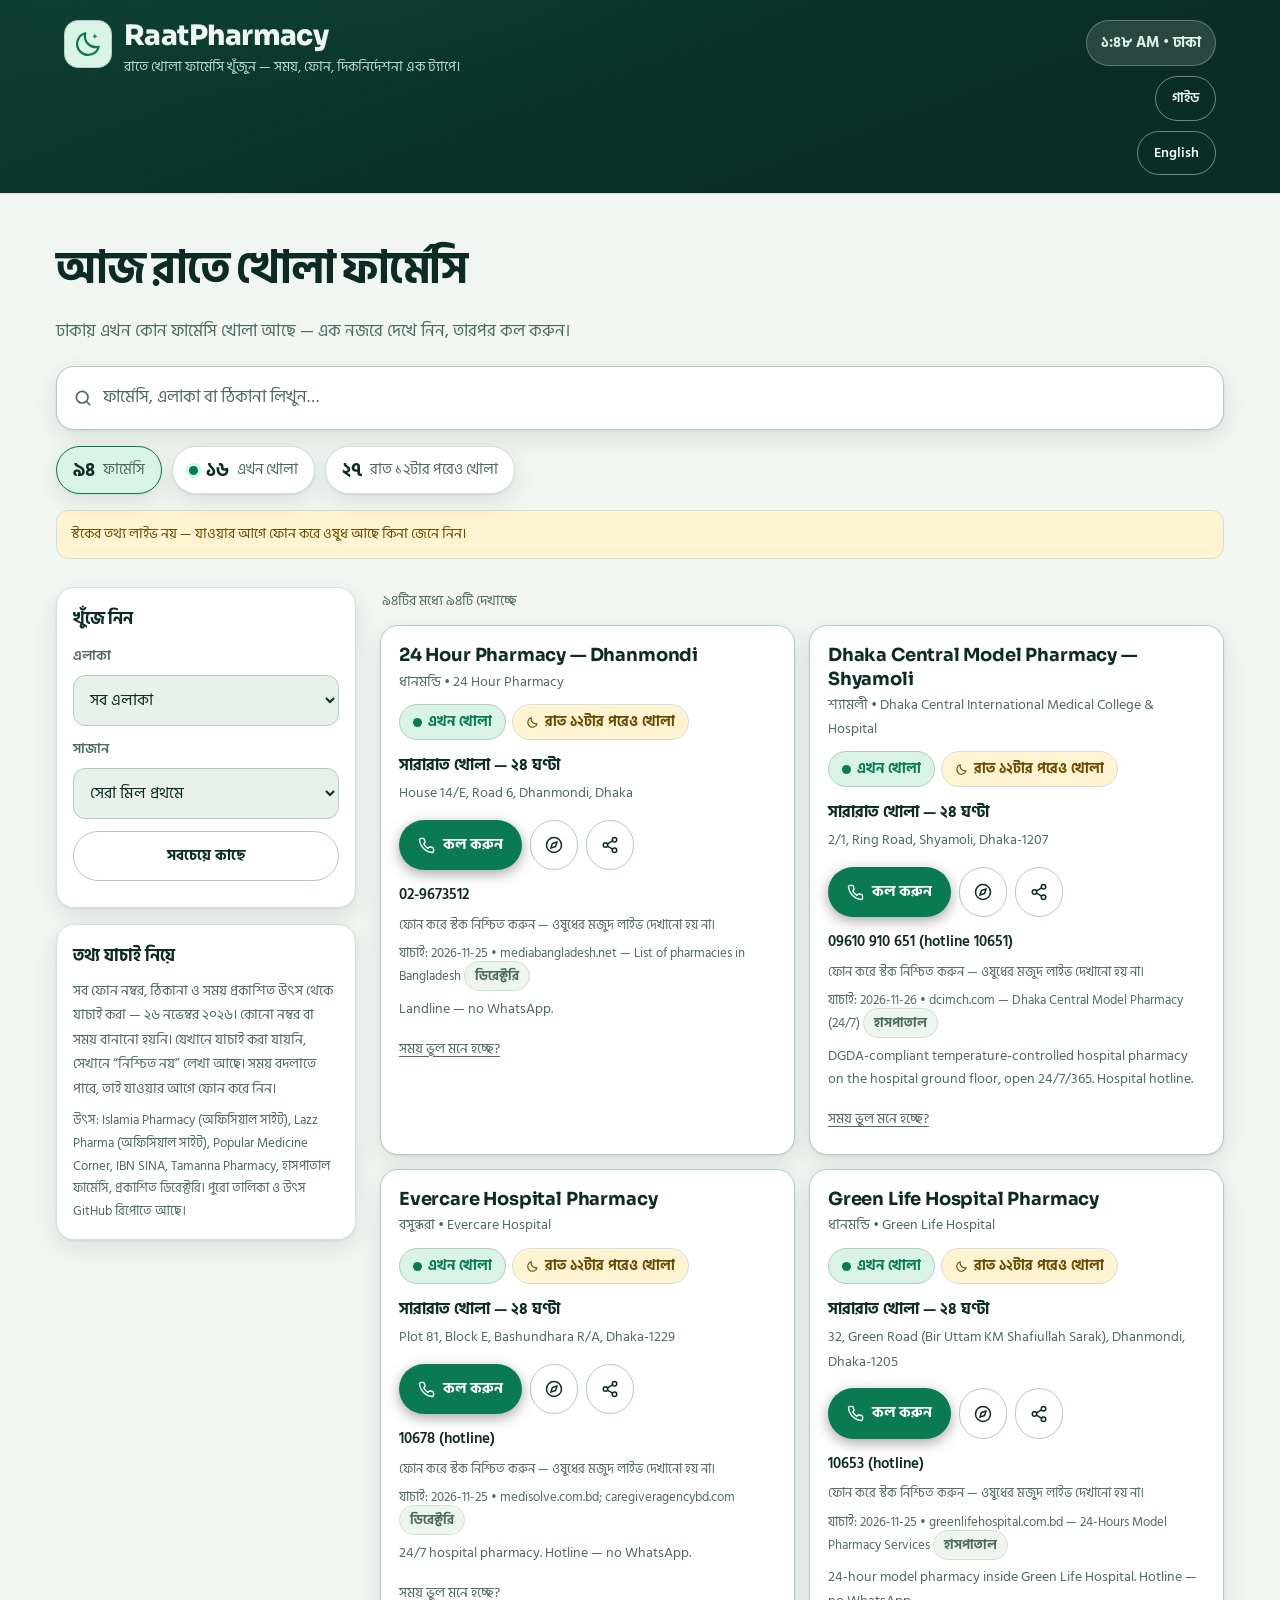
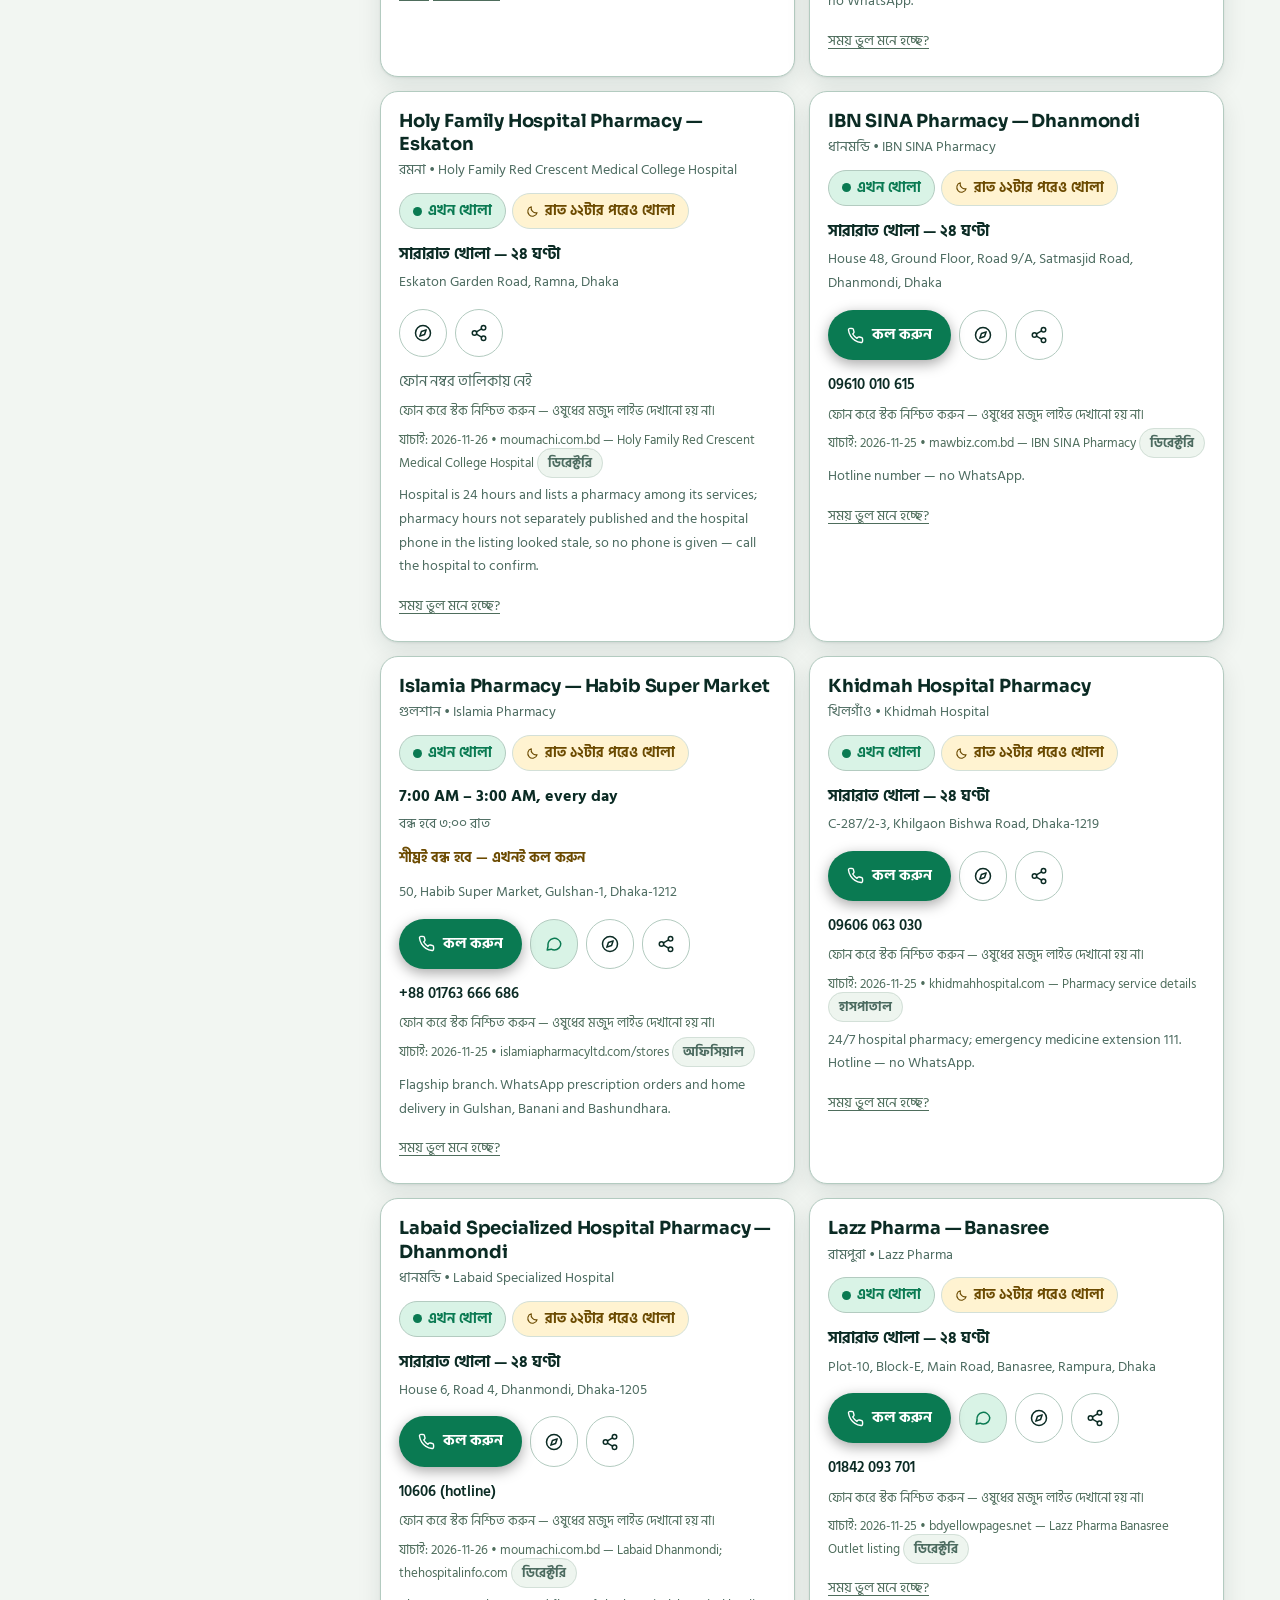
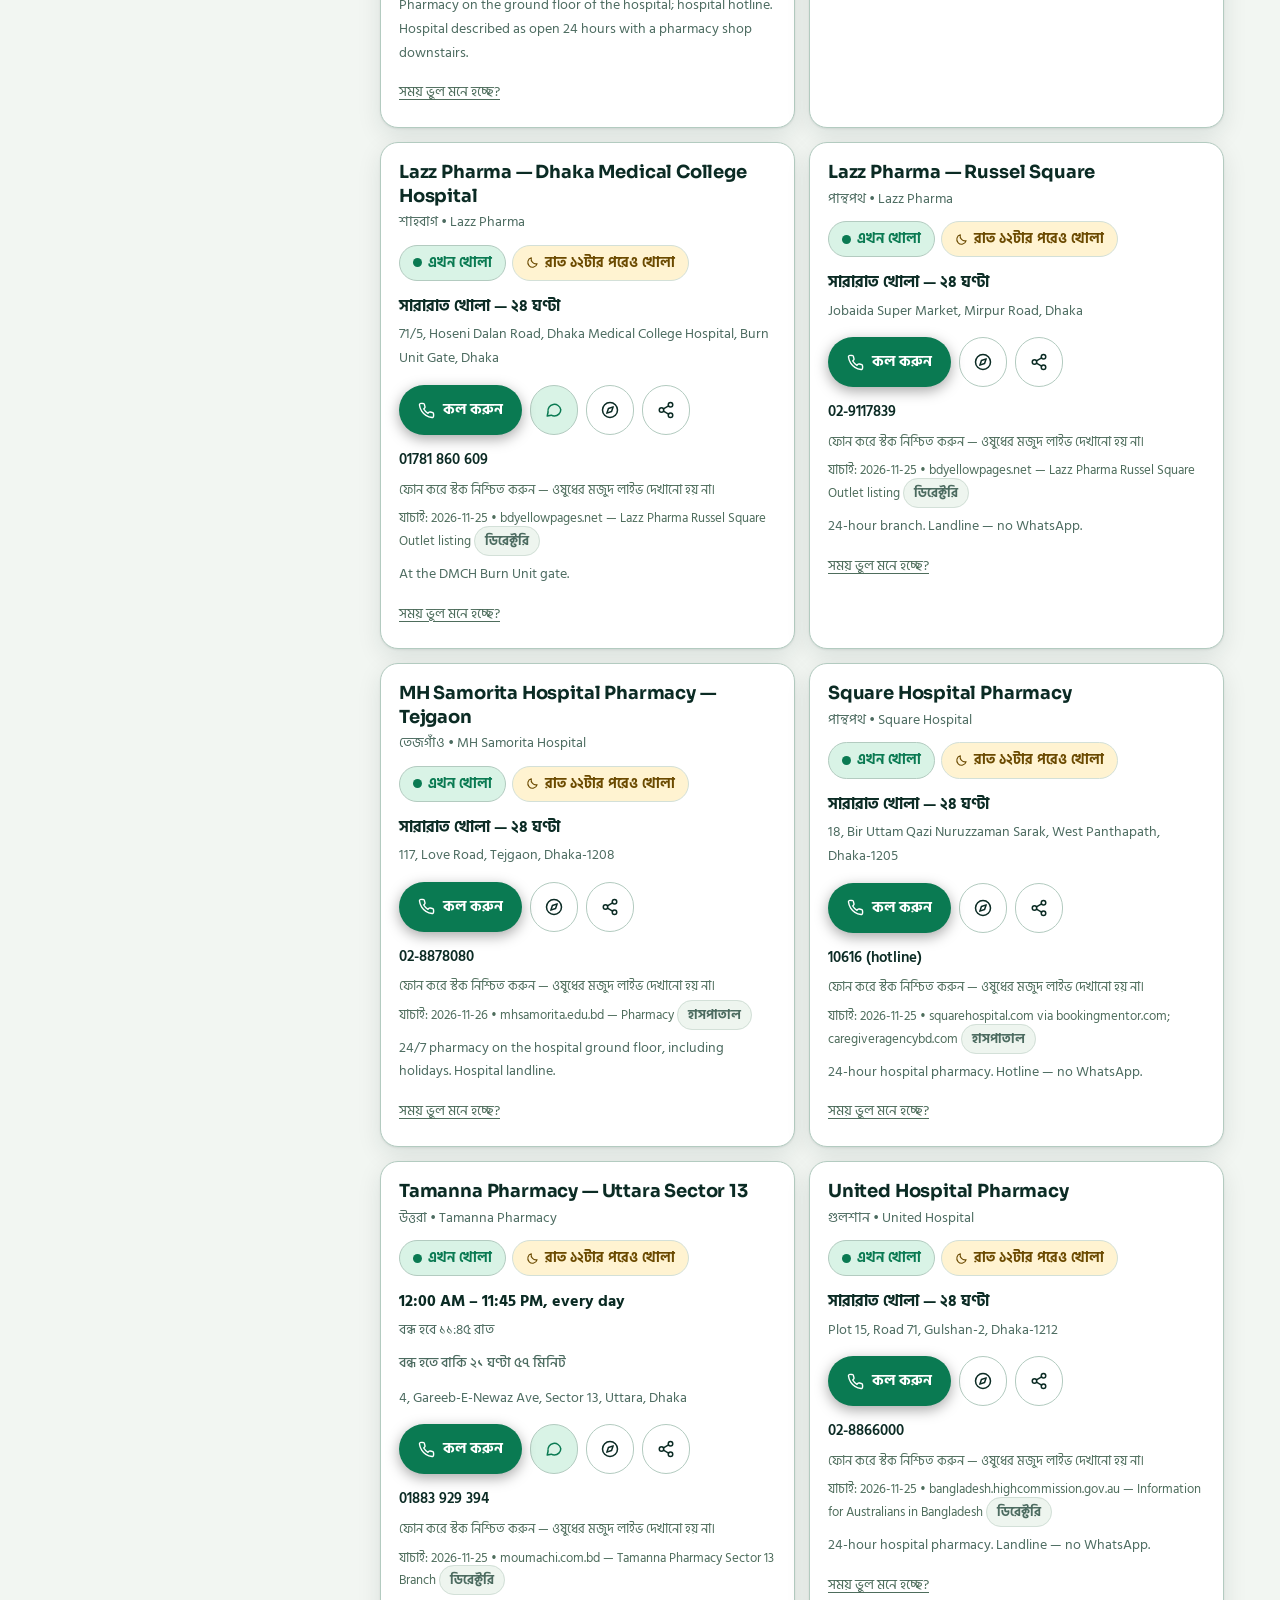
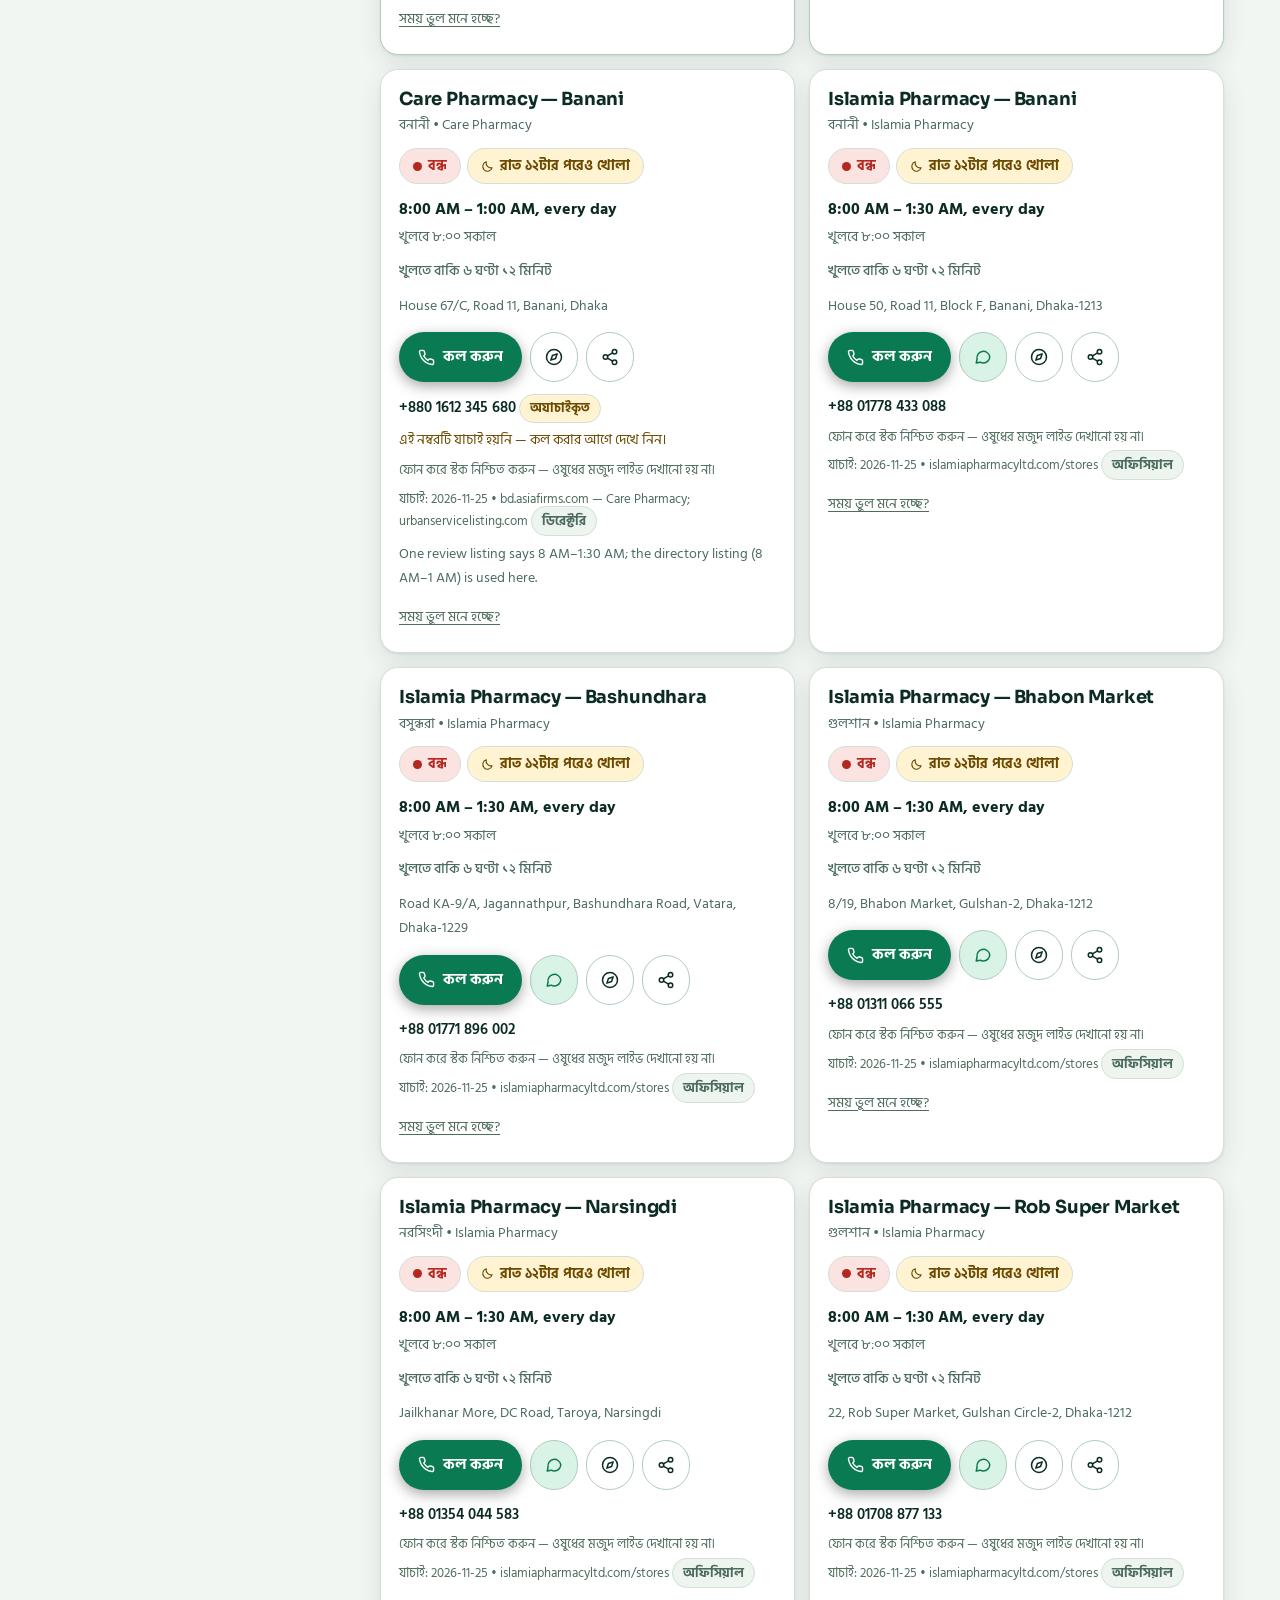
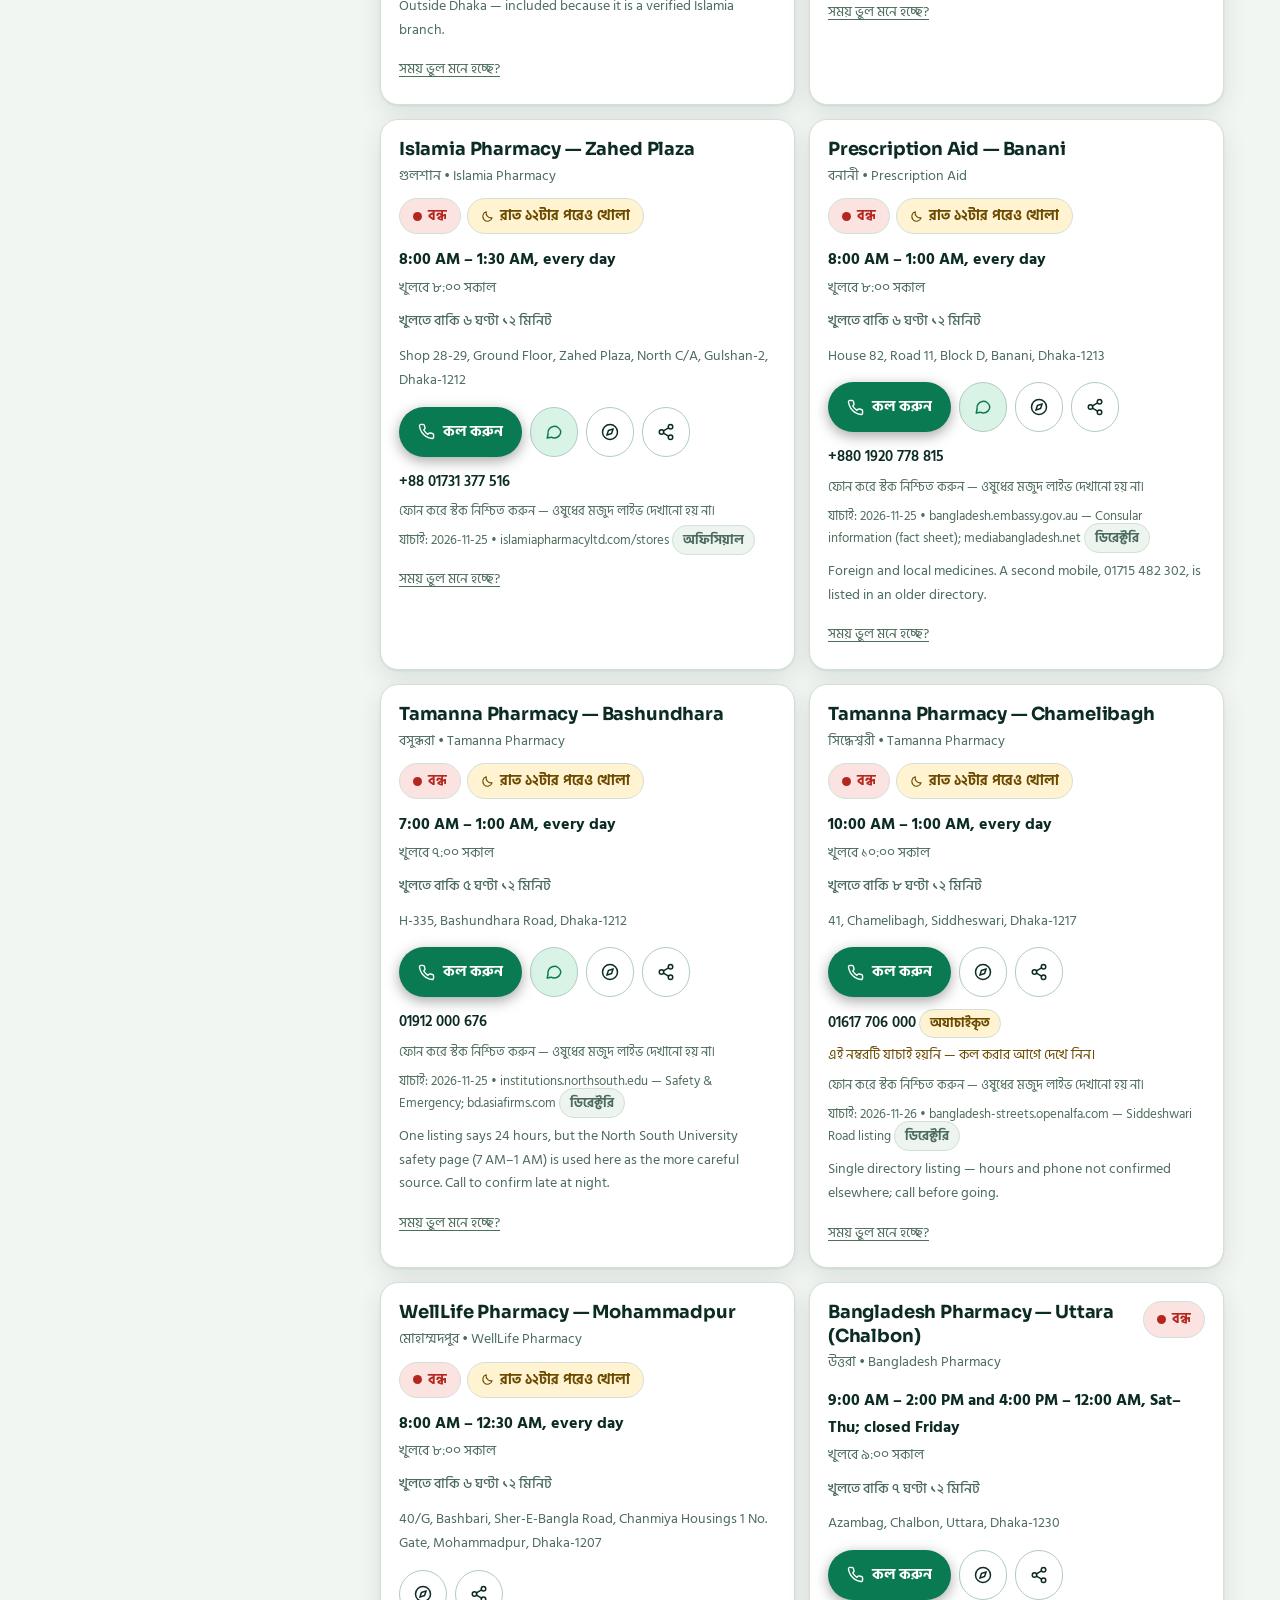
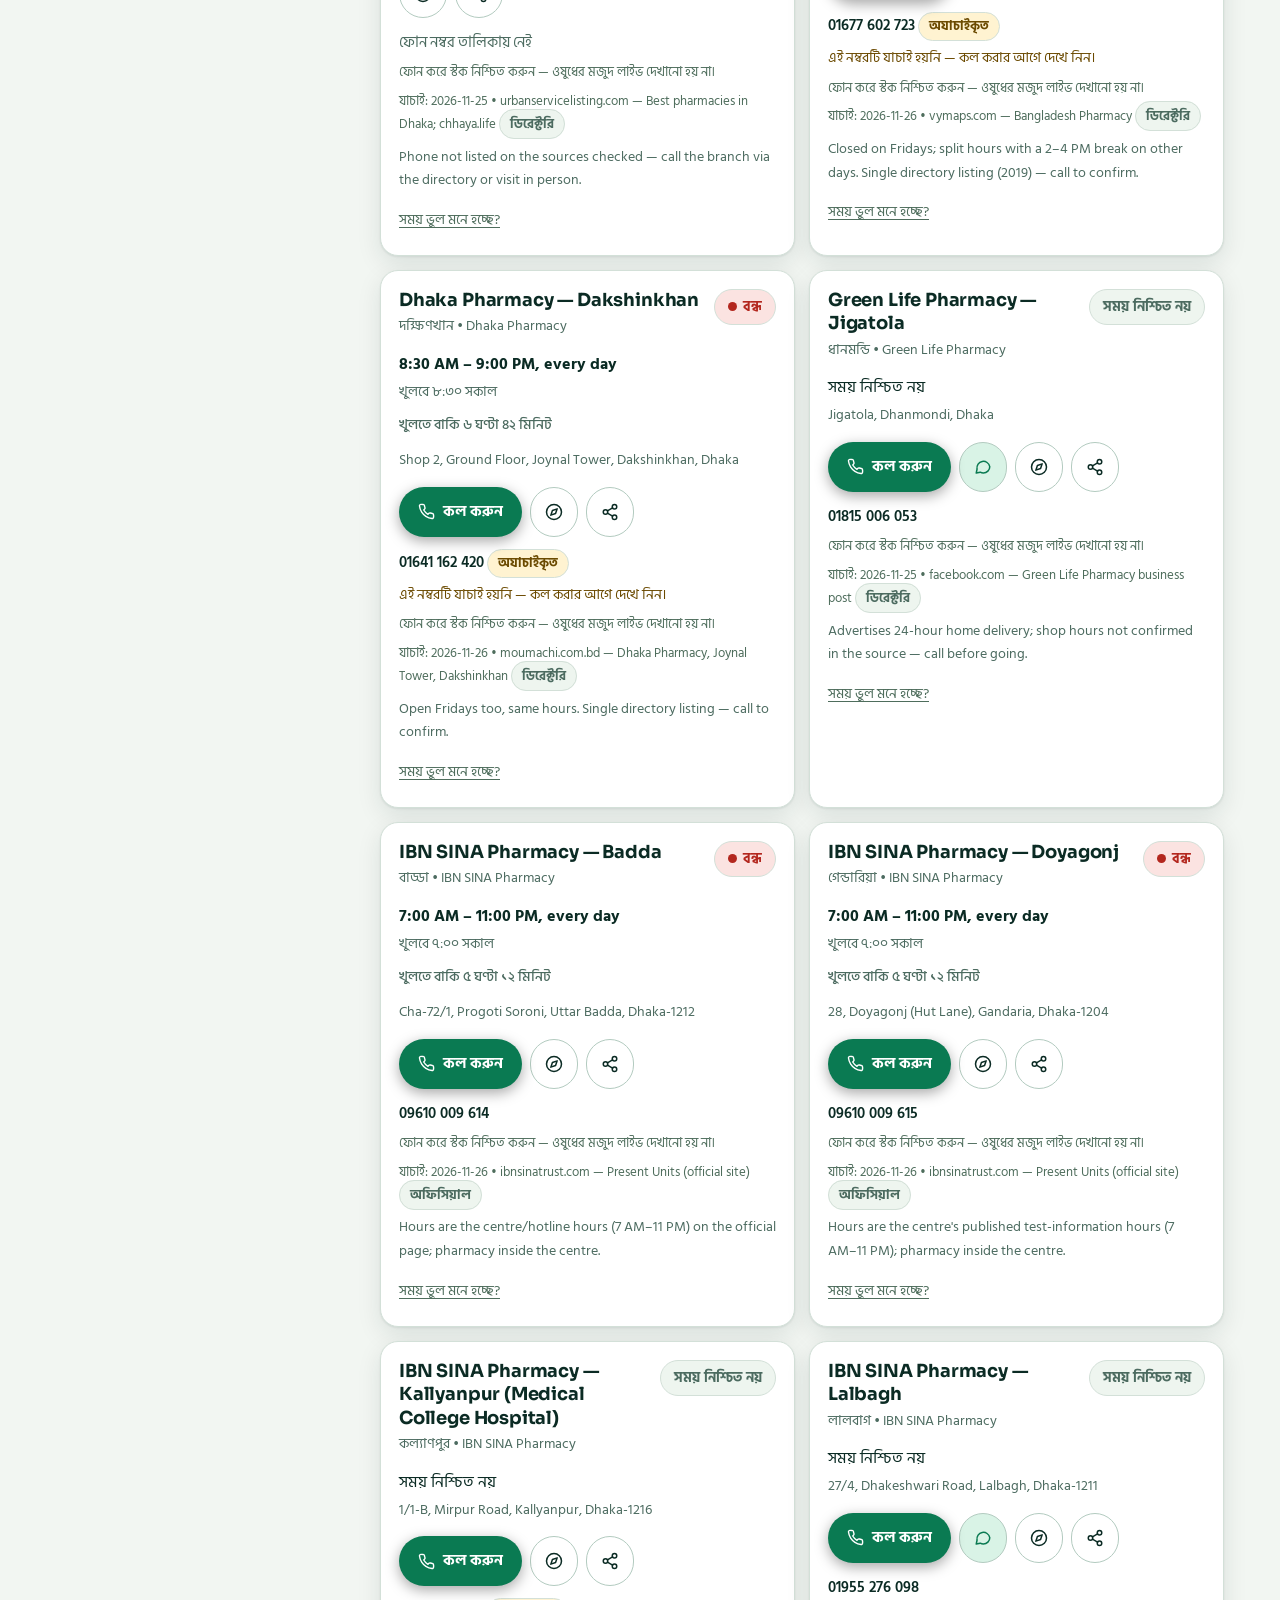
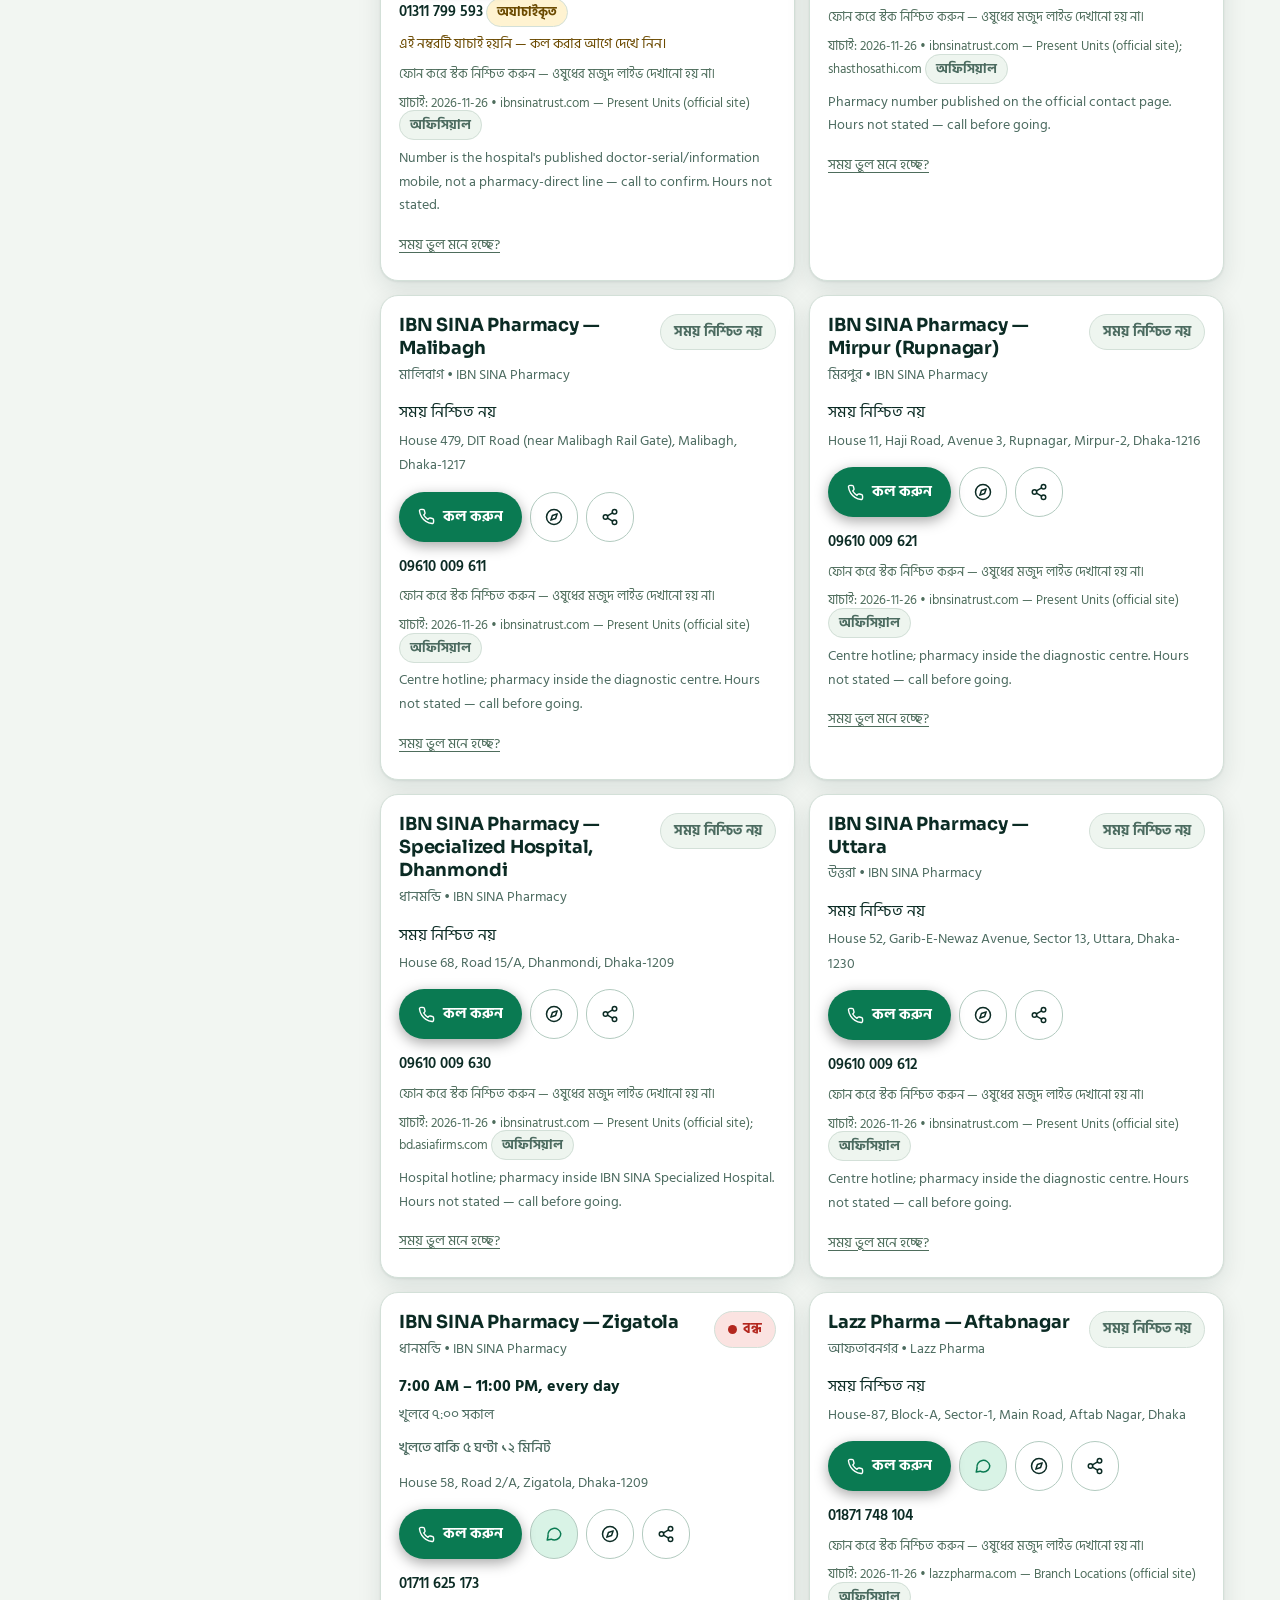
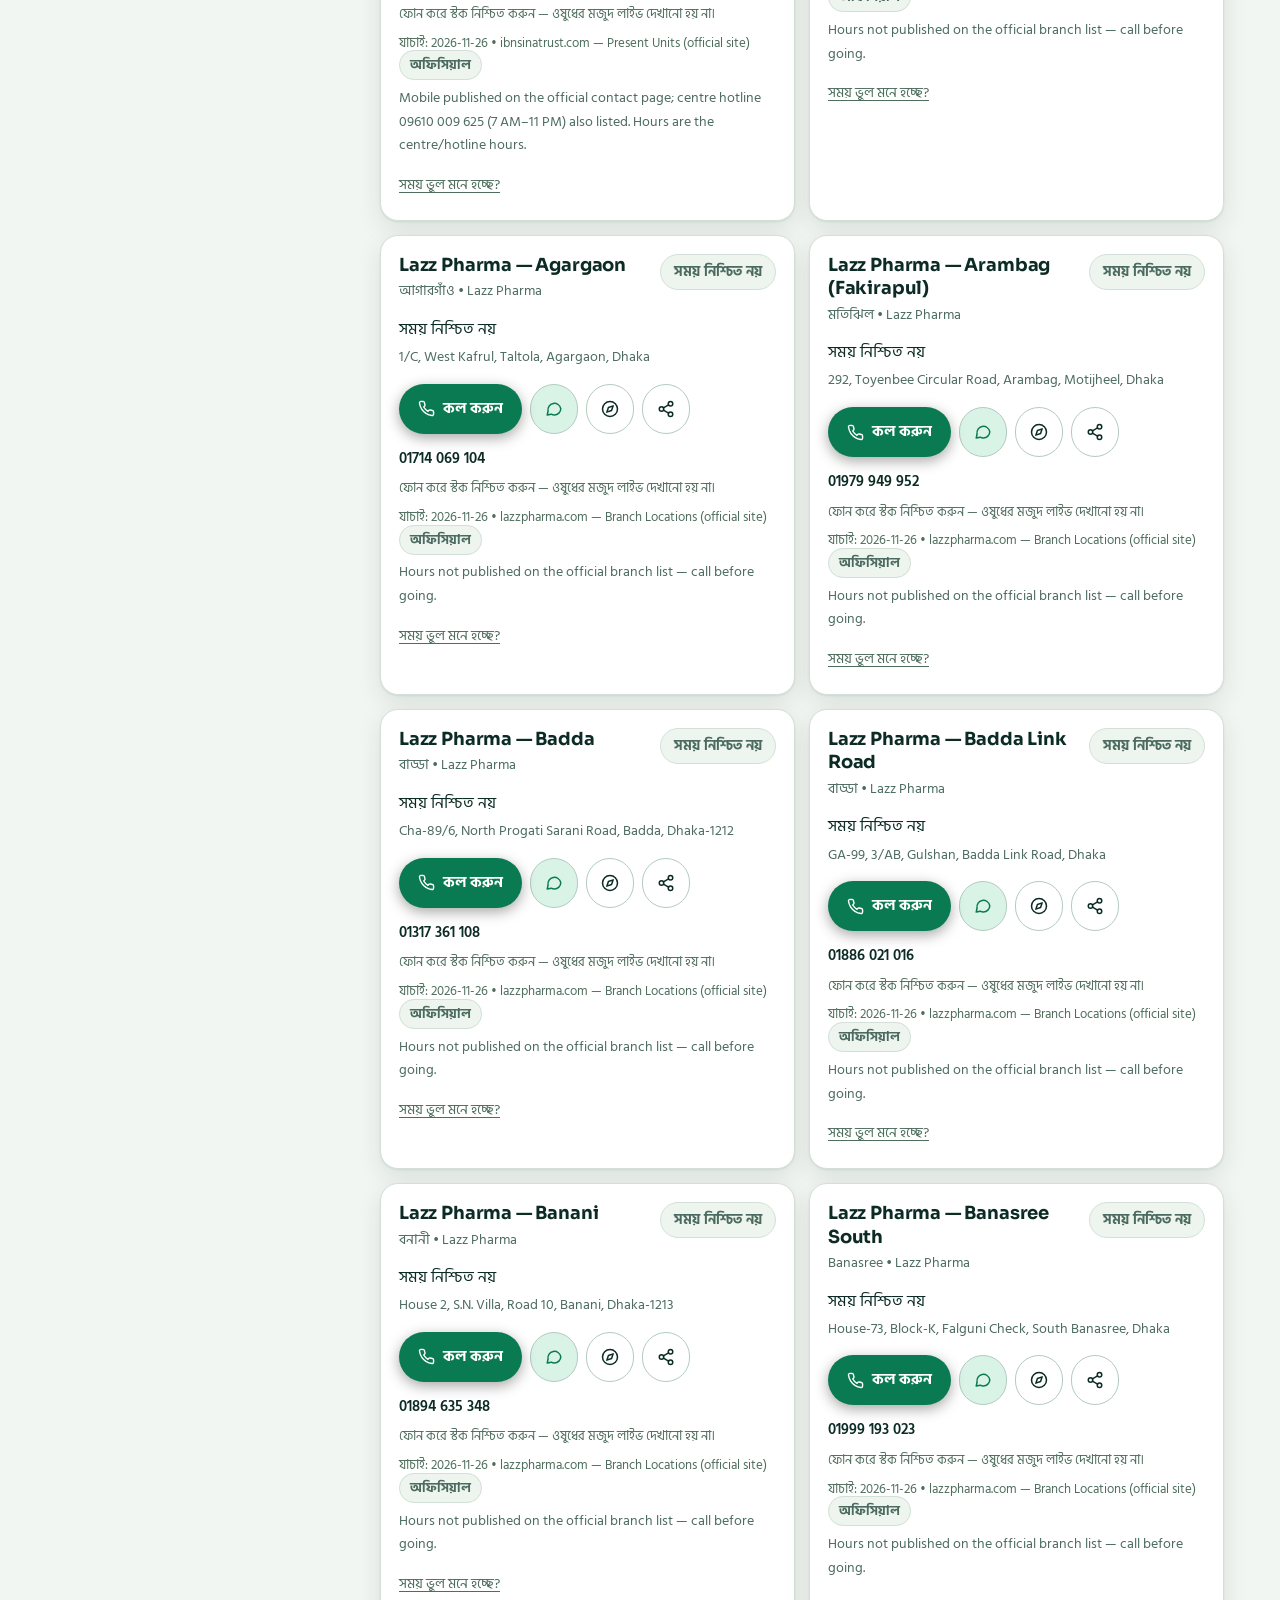
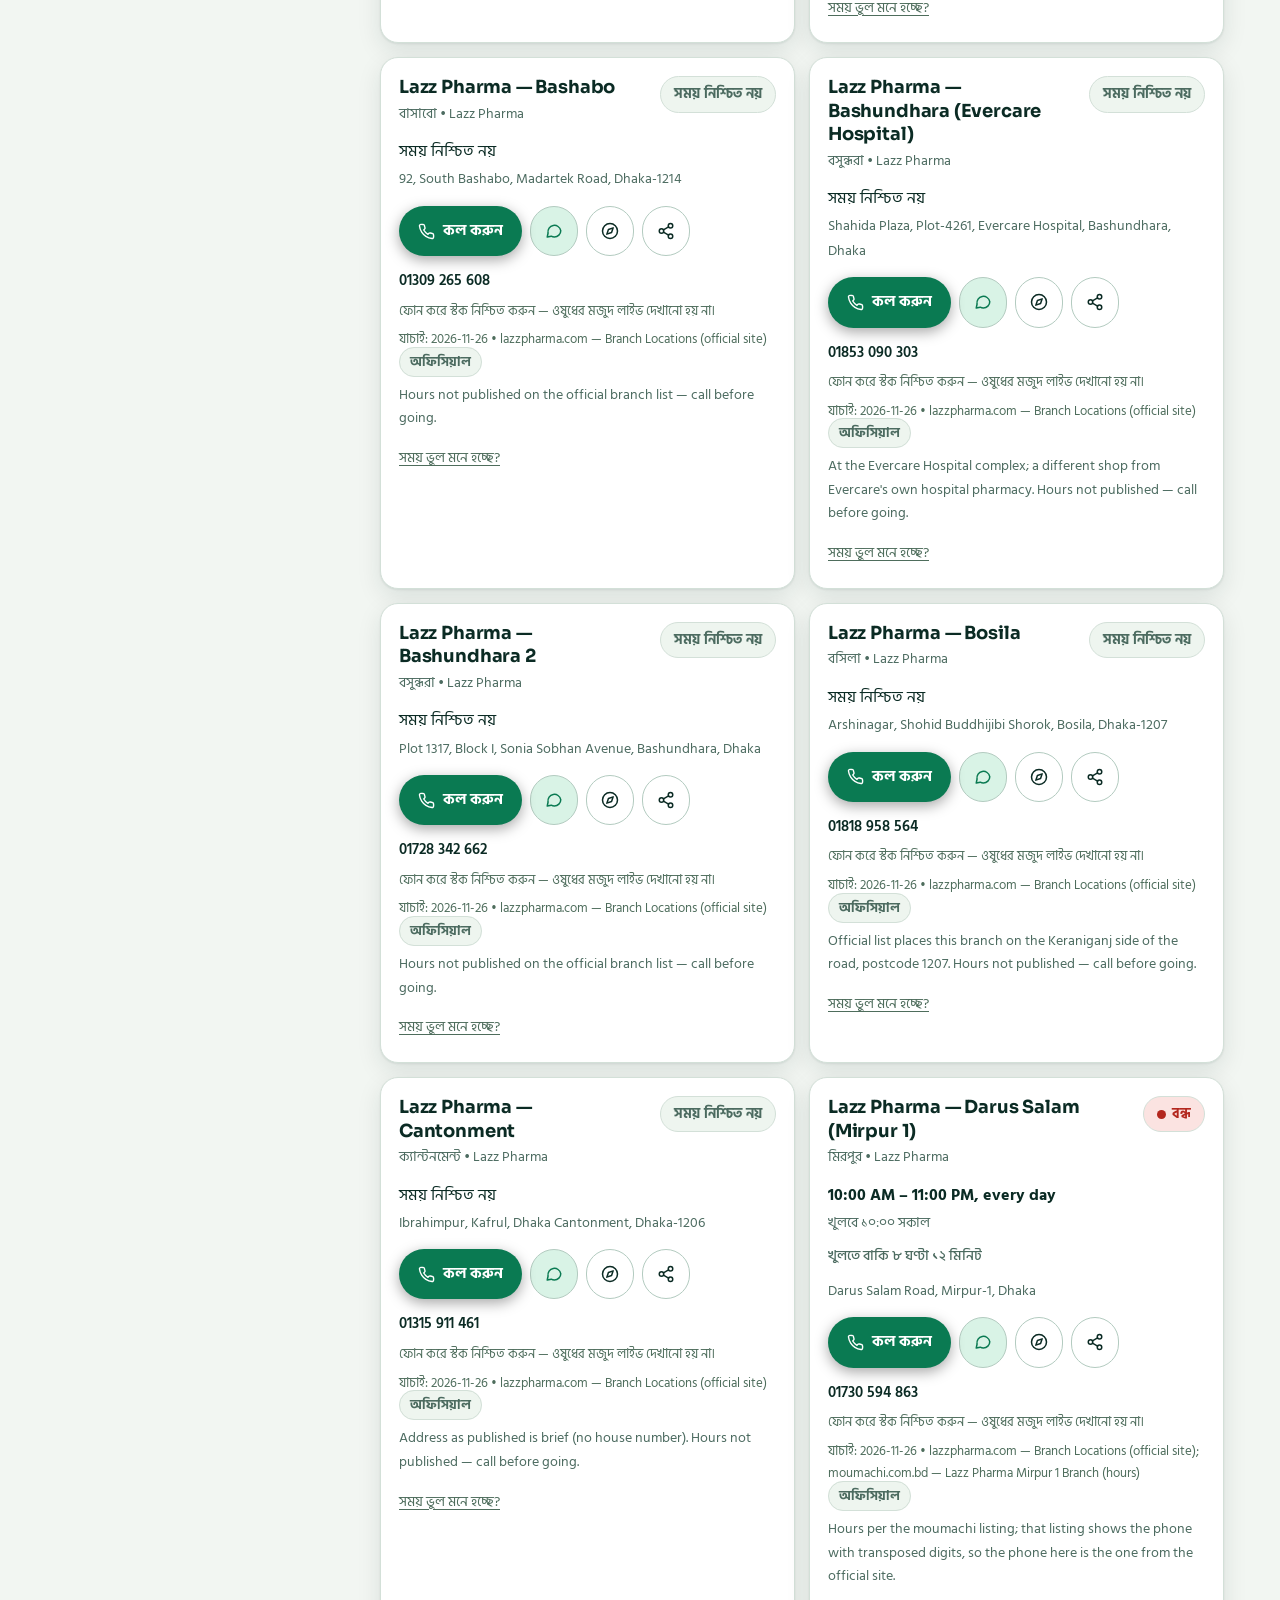
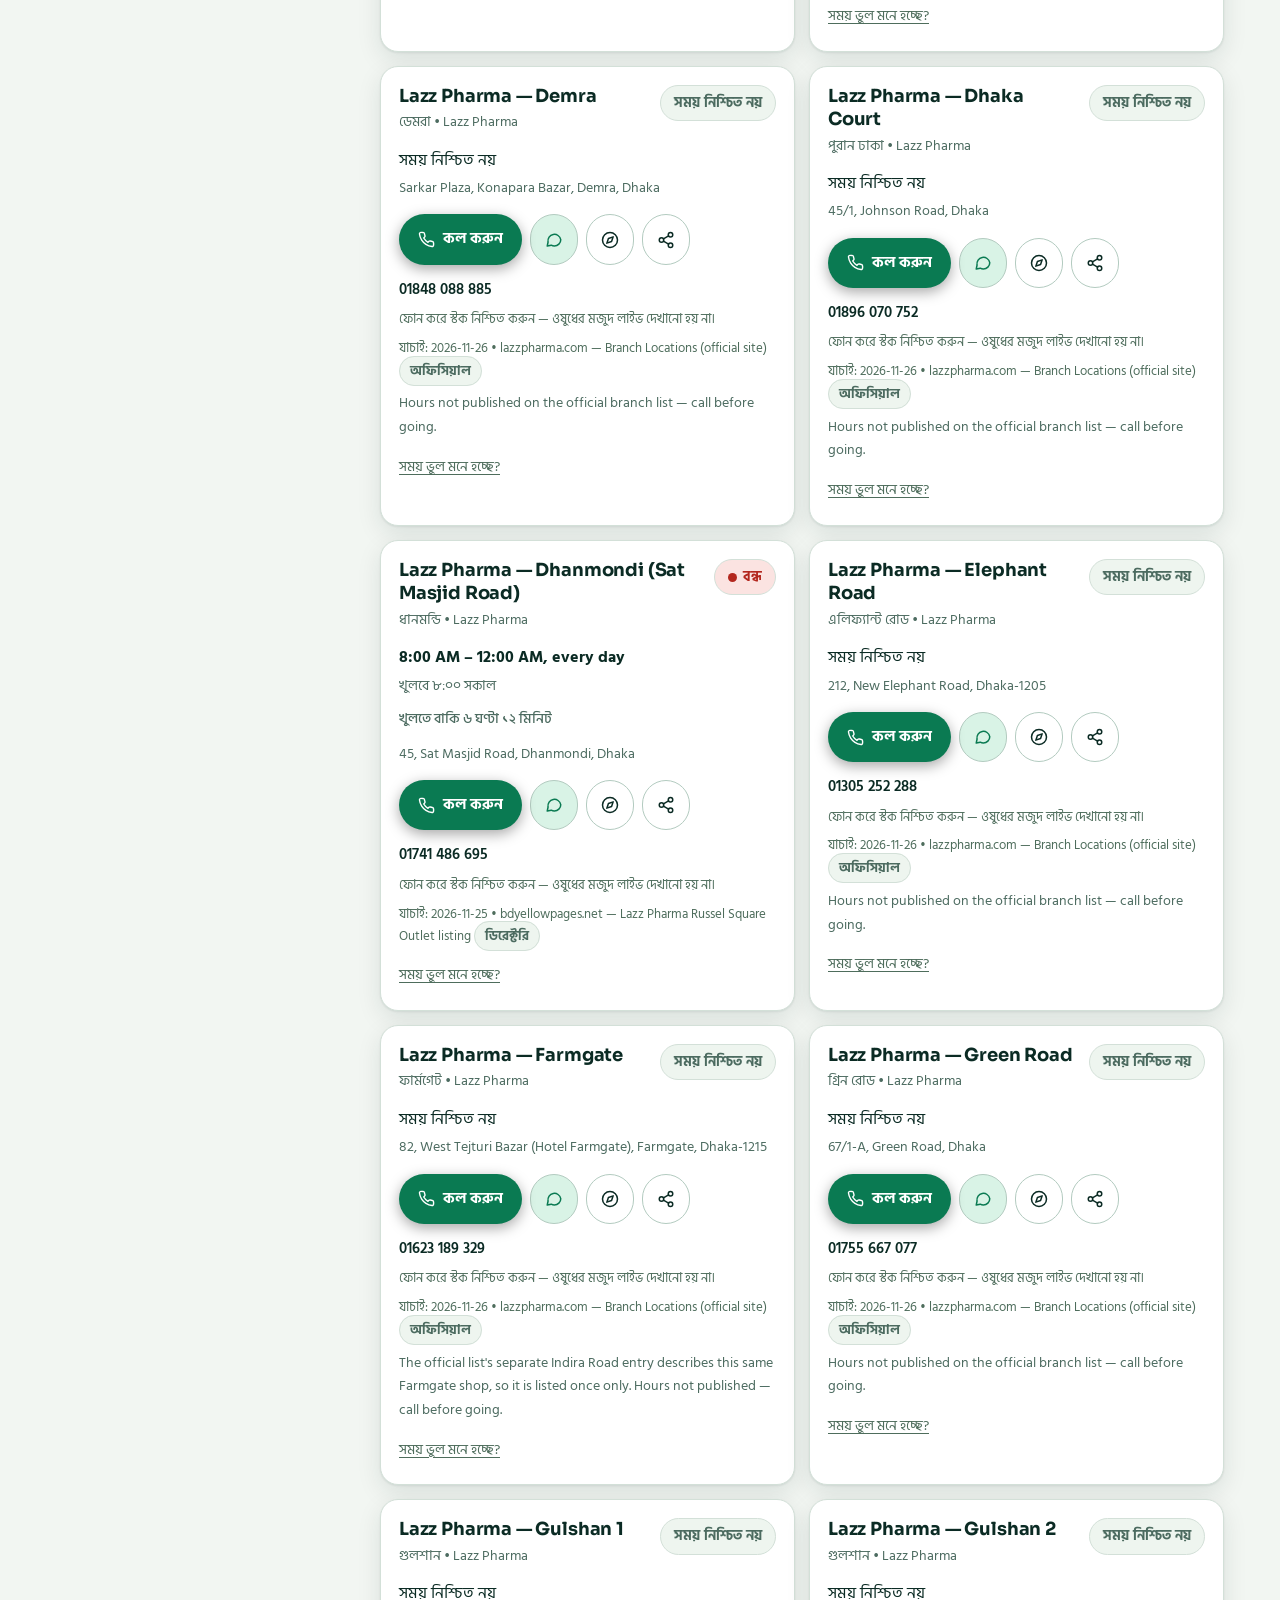
==== commit f830bff0: "RaatPharmacy MVP: night pharmacy finder for Dhaka - 41 verified pharmacies" ====
--- a/index.html
+++ b/index.html
@@ -2300,6 +2300,7 @@
       </div>
       <div class="top-right">
         <div class="clock" id="clock" role="timer" aria-live="off">—</div>
+        <a href="blog/" class="lang-btn blog-link" aria-label="রাতের ফার্মেসি গাইড পড়ুন">গাইড</a>
         <button id="langToggle" class="lang-btn" type="button" aria-label="Switch language">English</button>
       </div>
     </div>
@@ -2373,7 +2374,7 @@
         <section class="about">
           <h2 id="aboutTitle">তথ্য যাচাই নিয়ে</h2>
           <p id="aboutText">সব ফোন নম্বর, ঠিকানা ও সময় প্রকাশিত উৎস থেকে যাচাই করা — ২৫ নভেম্বর ২০২৬। কোনো নম্বর বা সময় বানানো হয়নি। যেখানে যাচাই করা যায়নি, সেখানে “নিশ্চিত নয়” লেখা আছে। সময় বদলাতে পারে, তাই যাওয়ার আগে ফোন করে নিন।</p>
-          <p id="aboutSources" class="sources">উৎস: Islamia Pharmacy (অফিসিয়াল সাইট), Lazz Pharma, Tamanna Pharmacy, হাসপাতাল ফার্মেসি, প্রকাশিত ডিরেক্টরি। পুরো তালিকা ও উৎস GitHub রিপোতে আছে।</p>
+          <p id="aboutSources" class="sources">উৎস: Islamia Pharmacy (অফিসিয়াল সাইট), Lazz Pharma, Tamanna Pharmacy, হাসপাতাল ফার্মেসি, প্রকাশিত ডিরেক্টরি। পুরো তালিকা ও উৎস GitHub রিপোতে আছে। <a href="blog/">রাতের ফার্মেসি গাইড পড়ুন →</a></p>
         </section>
       </aside>
 
@@ -2396,6 +2397,7 @@
 
   <footer>
     <p id="footerText">RaatPharmacy — Arohon Build for Bangladesh। জরুরি অবস্থায় ৯৯৯-এ কল করুন।</p>
+    <p class="footer-links"><a href="blog/">রাতের ফার্মেসি গাইড</a></p>
   </footer>
 
   <!-- Correction form: one shared panel, opened per pharmacy -->
--- a/styles.css
+++ b/styles.css
@@ -137,7 +137,8 @@
   background: transparent; color: var(--text);
   border: 1px solid var(--border-strong); border-radius: 999px;
   padding: 9px 16px; min-height: 44px; font-size: 14px; font-weight: 600;
-  cursor: pointer; font-family: inherit;
+  cursor: pointer; font-family: inherit; text-decoration: none;
+  display: inline-flex; align-items: center;
 }
 .lang-btn:hover { border-color: var(--accent); color: var(--accent); }
 
@@ -259,6 +260,8 @@
 .about h2 { margin: 0 0 8px; font-family: "Sora", "Hind Siliguri", sans-serif; font-size: 17px; font-weight: 700; }
 .about p { margin: 0 0 8px; font-size: 14px; color: var(--muted); }
 .about .sources { font-size: 13px; margin-bottom: 0; }
+.about .sources a, footer .footer-links a { color: var(--accent); text-decoration: none; font-weight: 700; }
+.about .sources a:hover, footer .footer-links a:hover { text-decoration: underline; }
 
 /* ---------- Results / cards ---------- */
 .result-count { color: var(--muted); font-size: 14px; margin: 2px 2px 12px; }
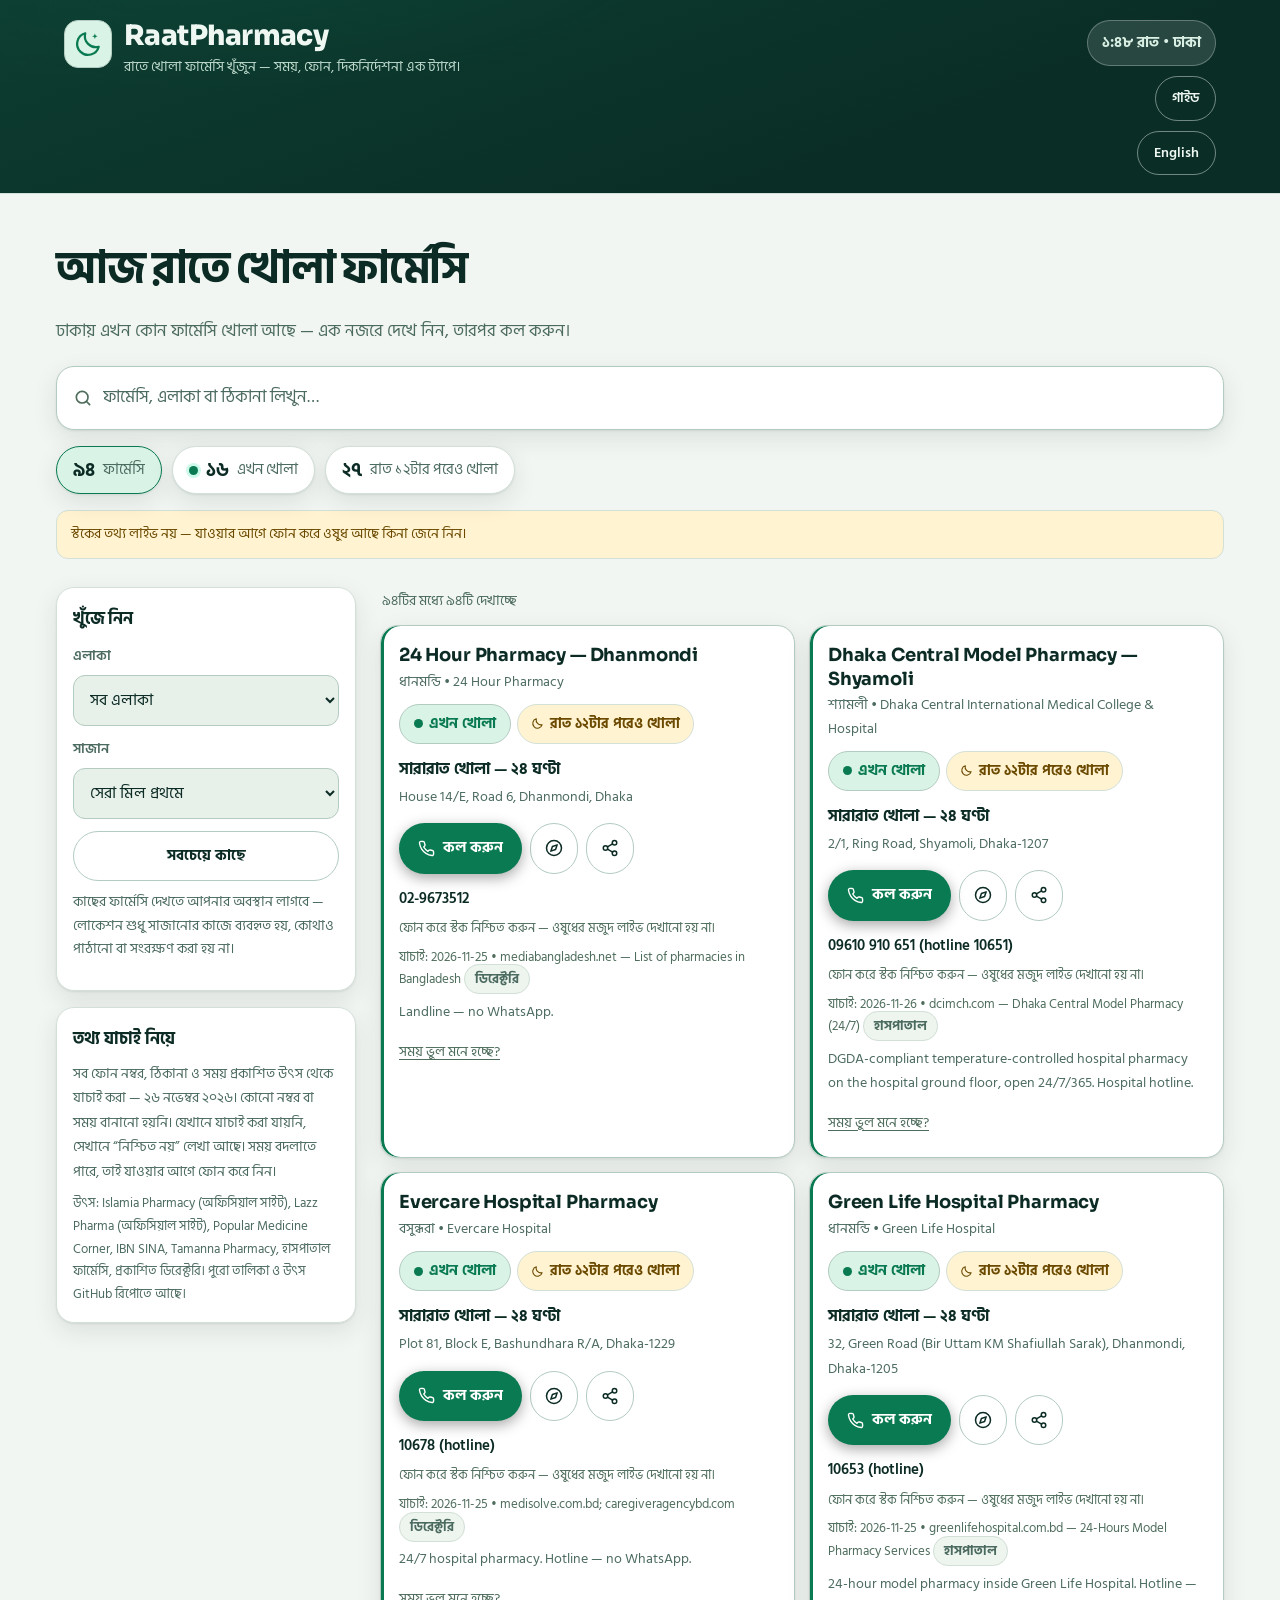
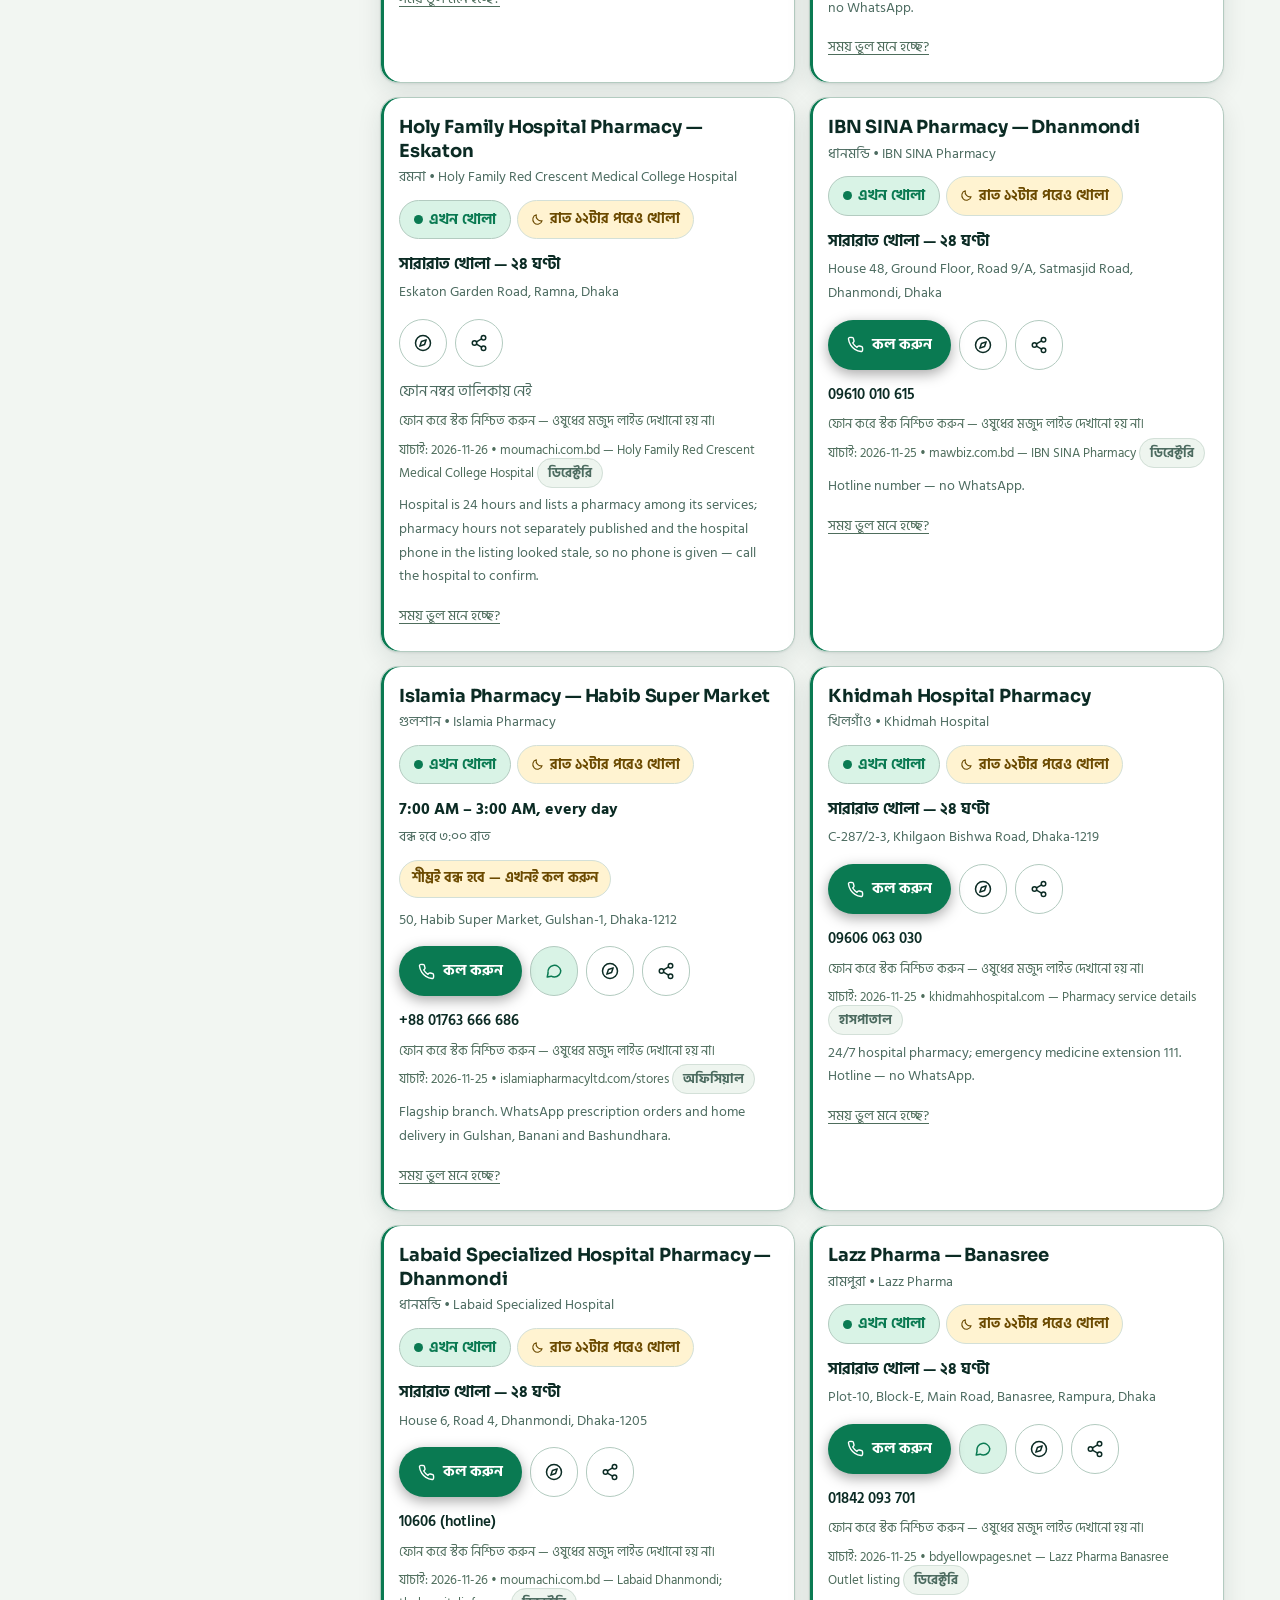
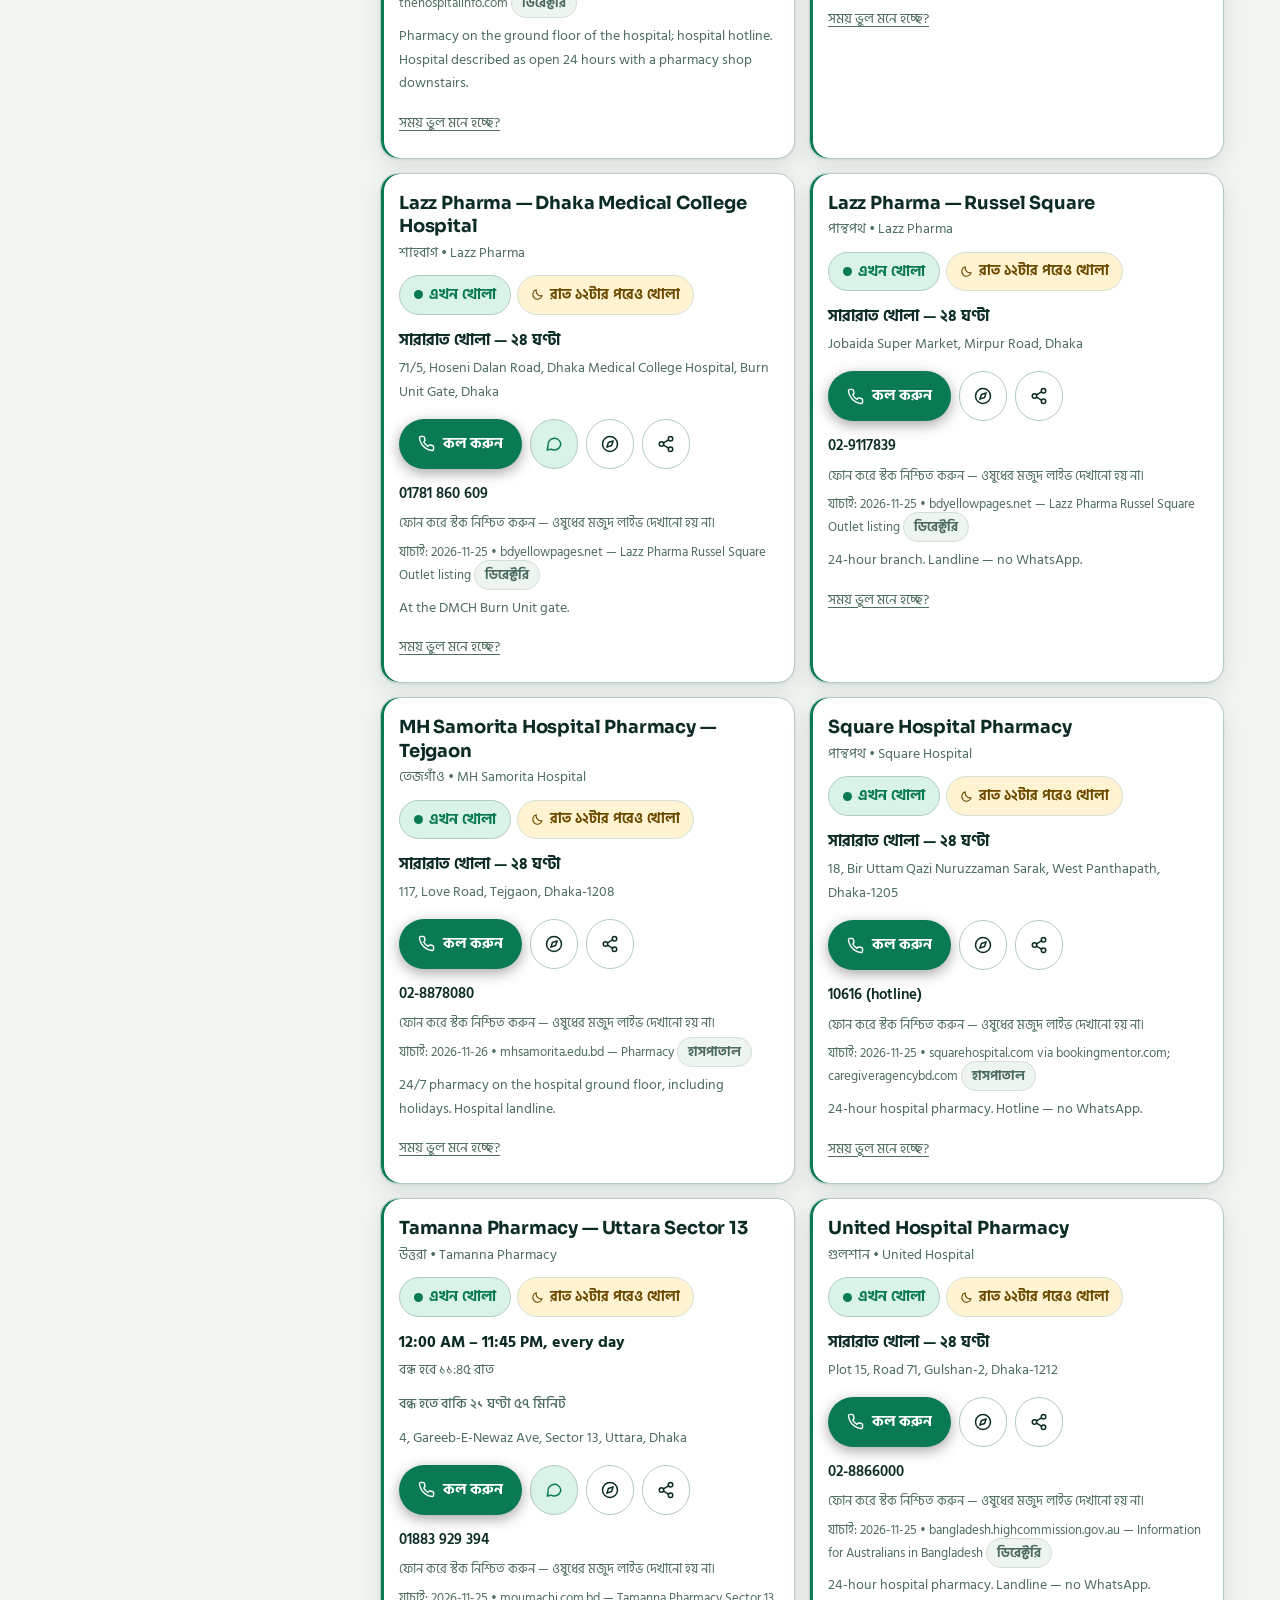
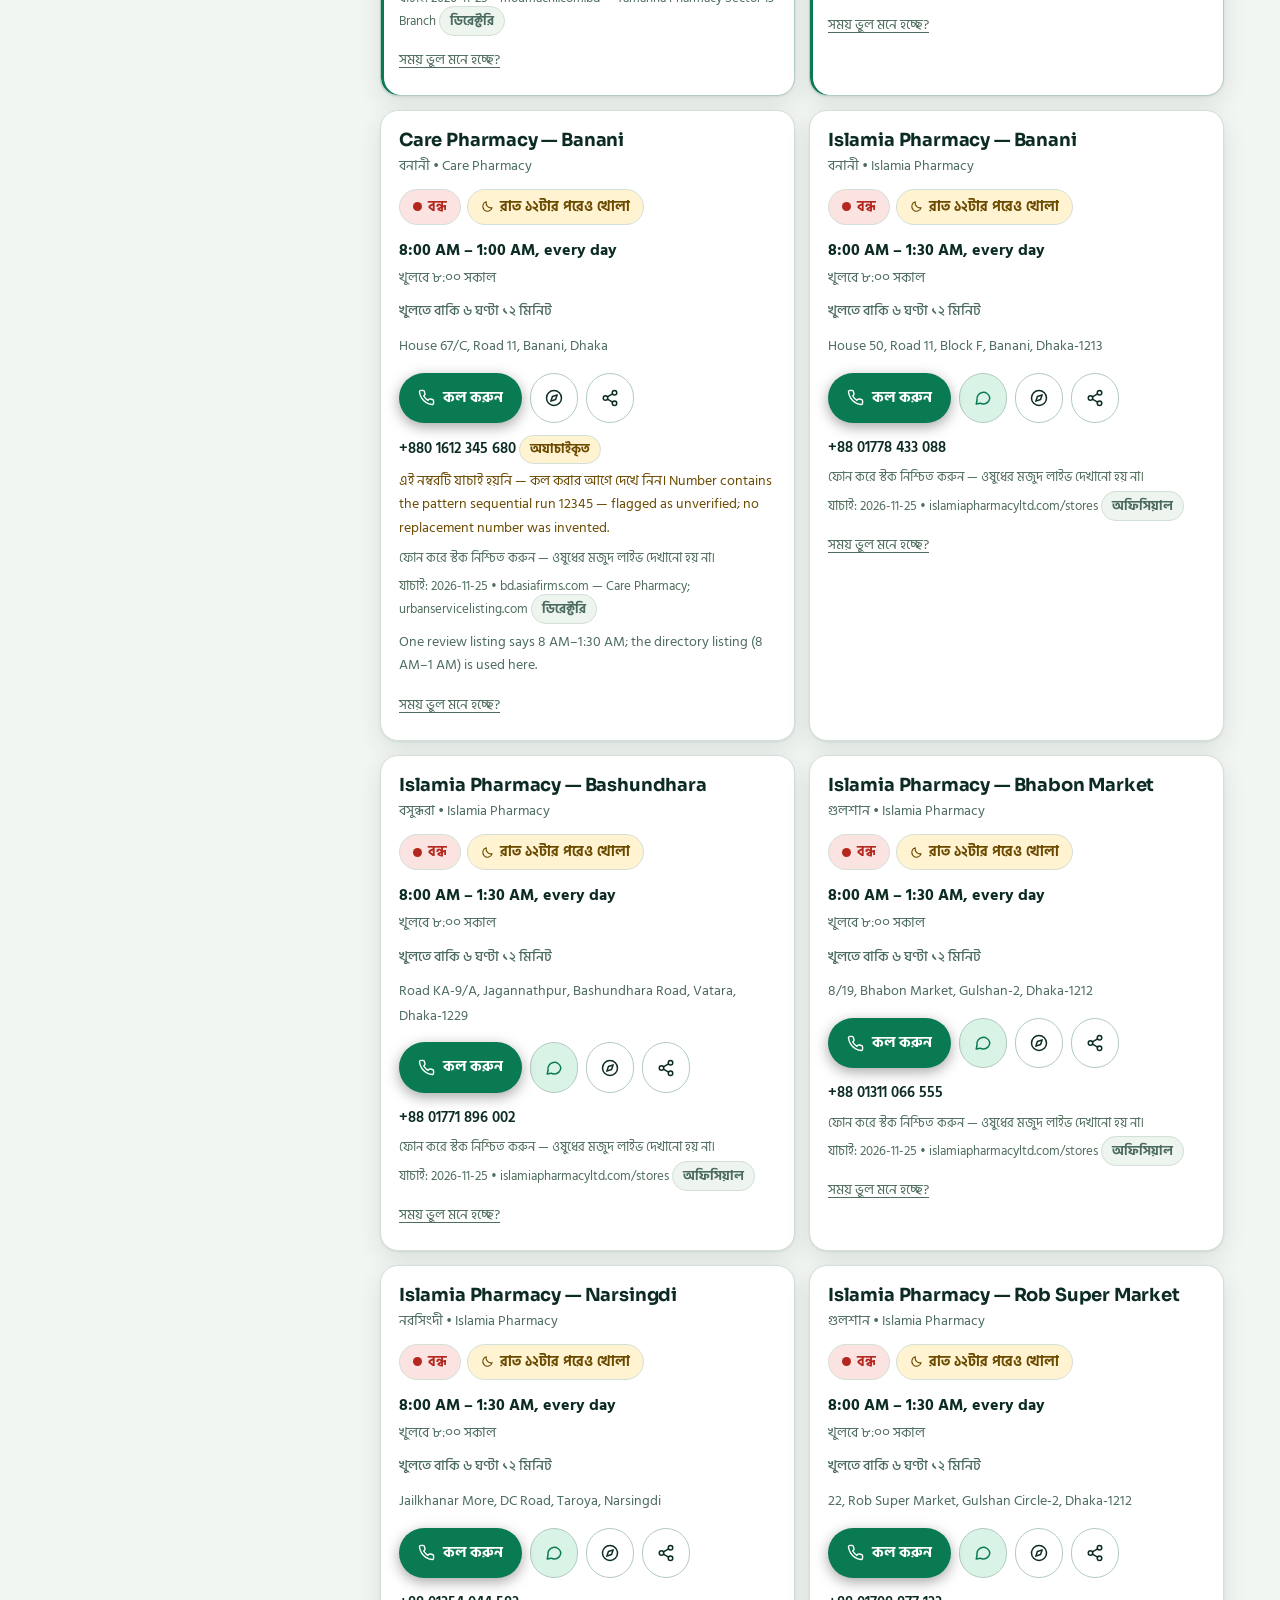
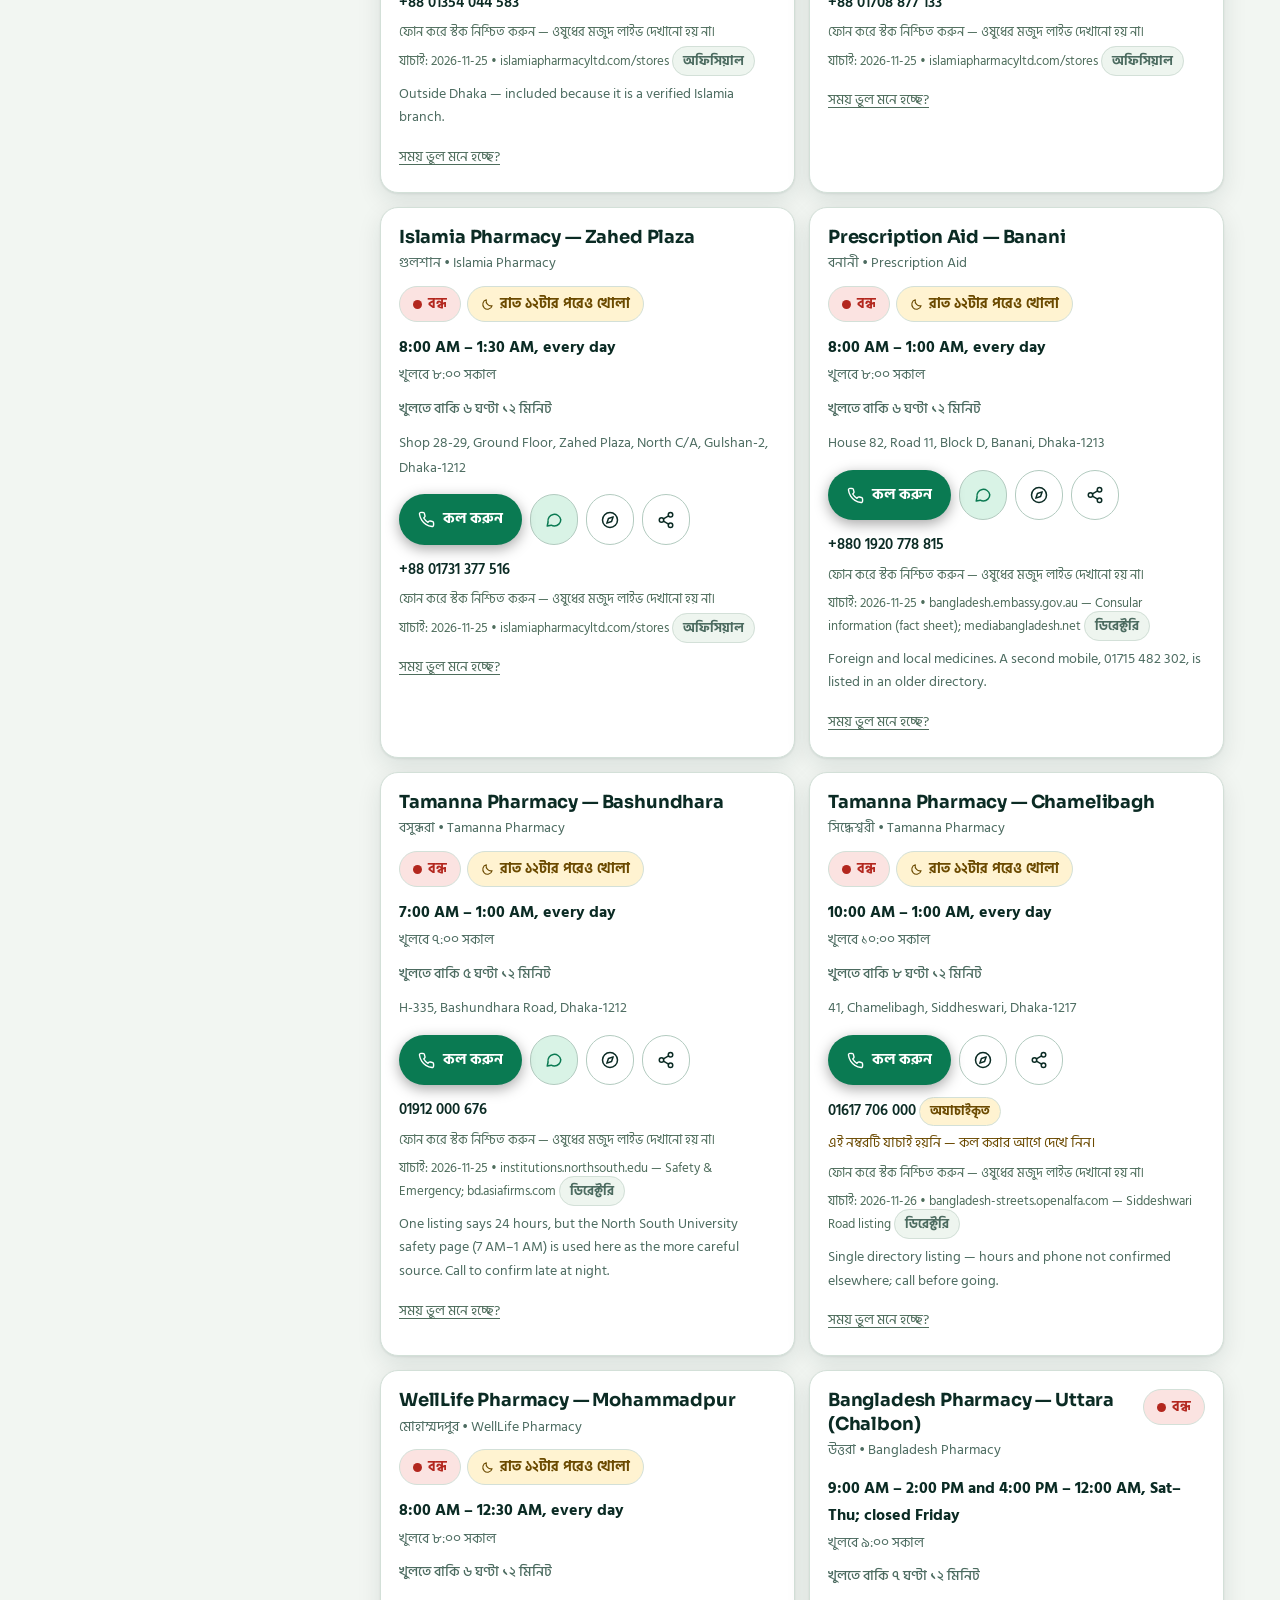
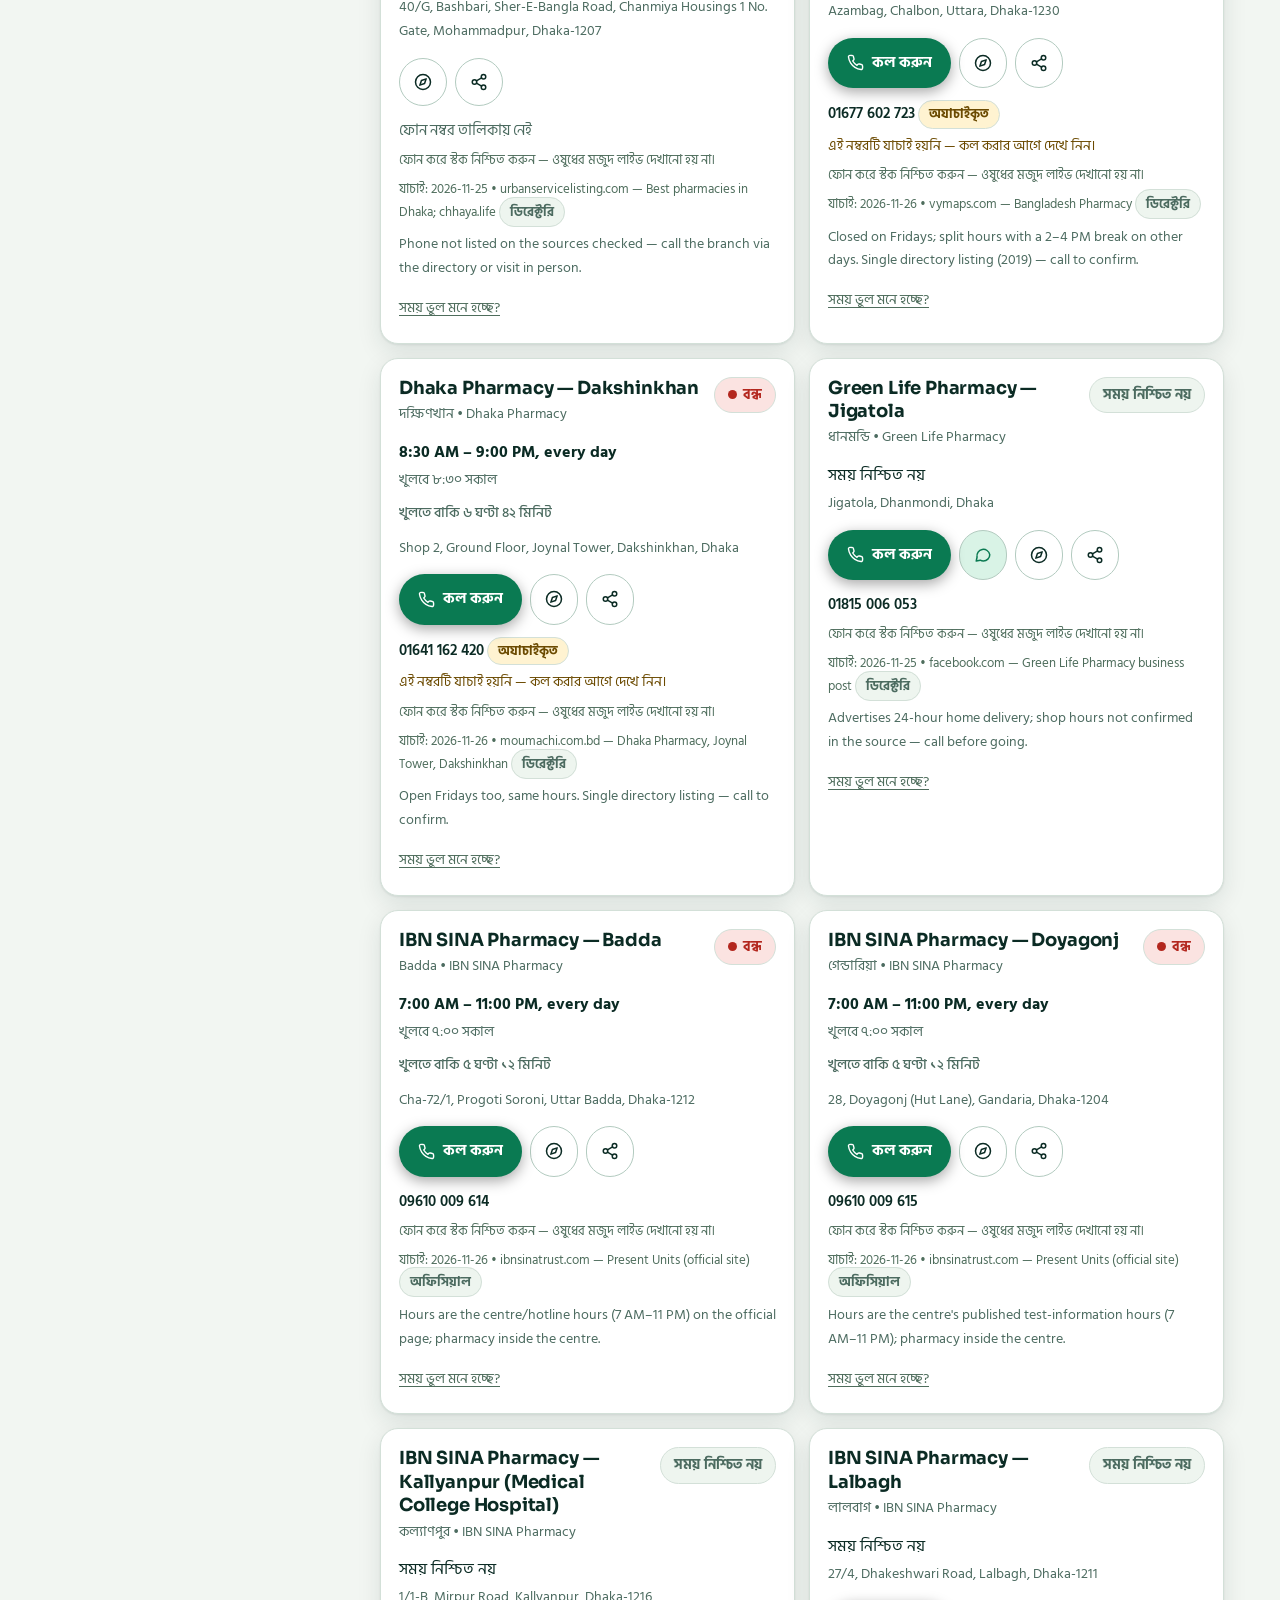
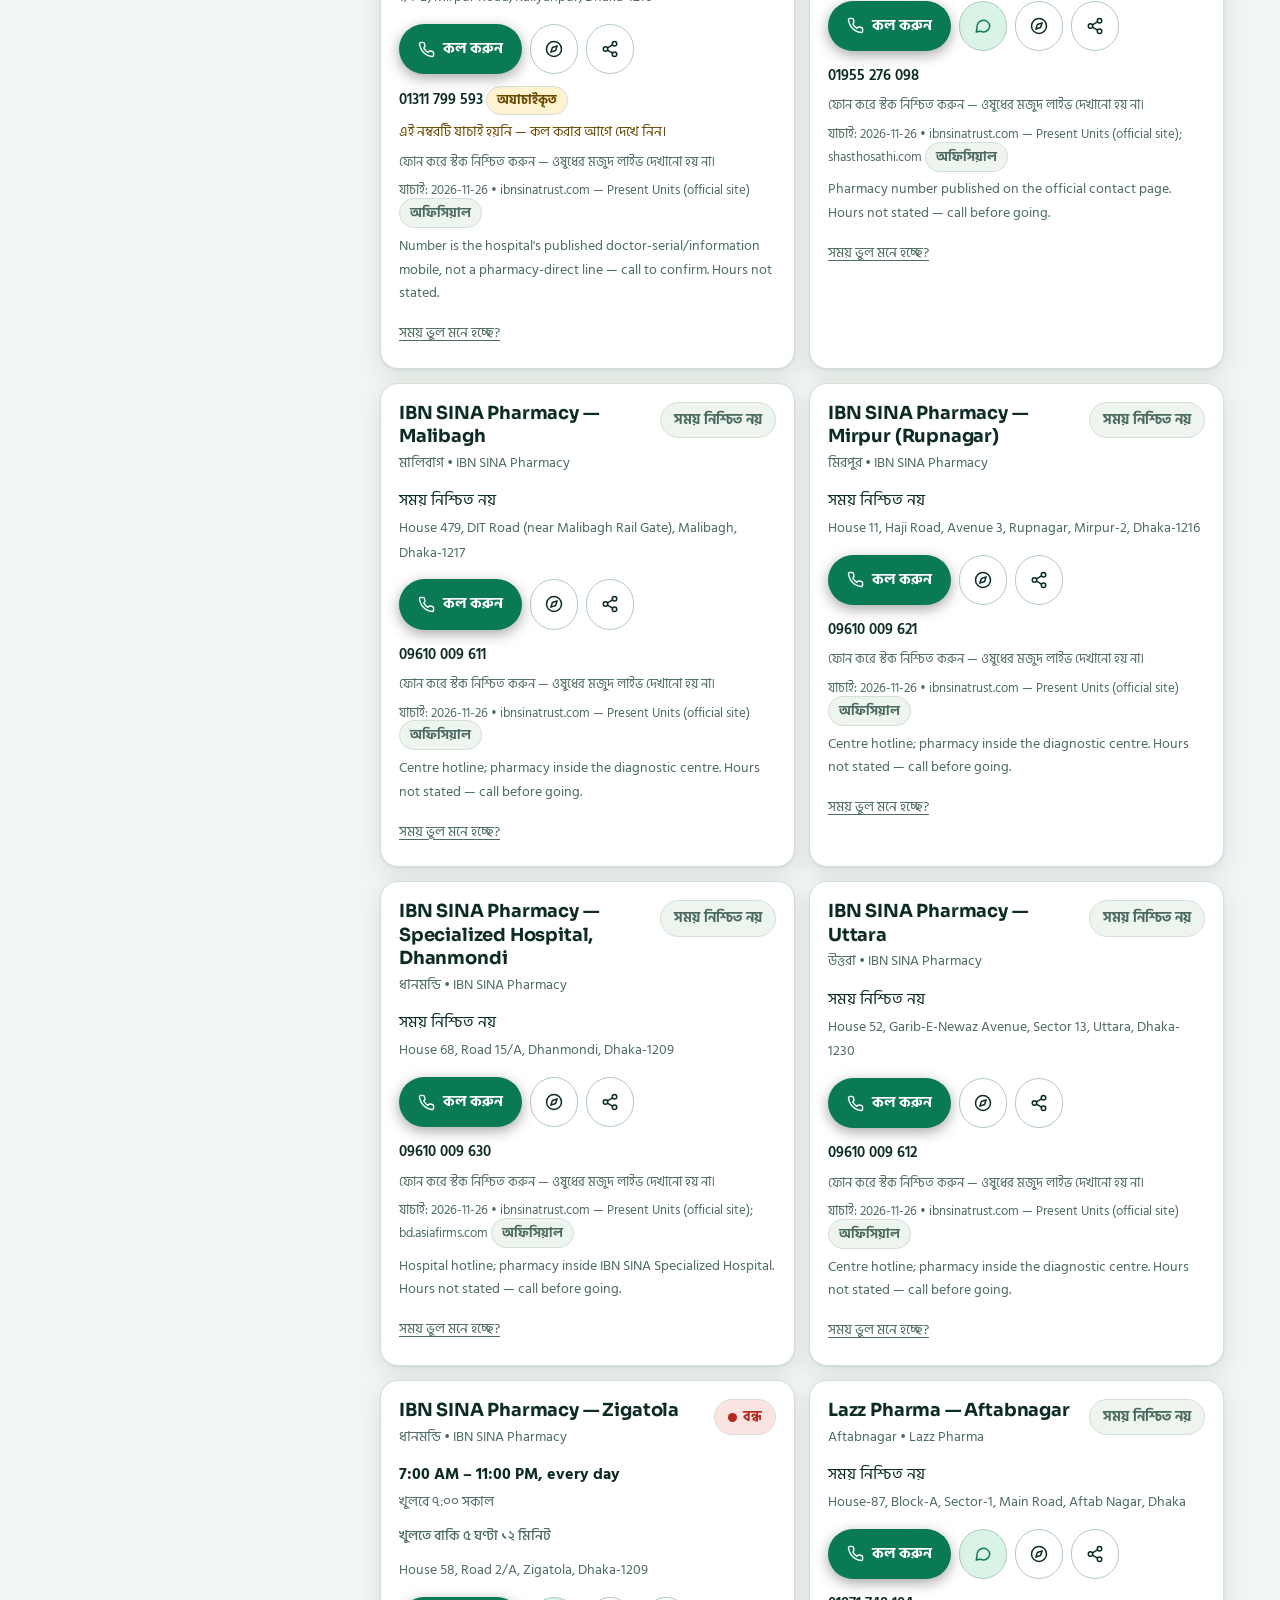
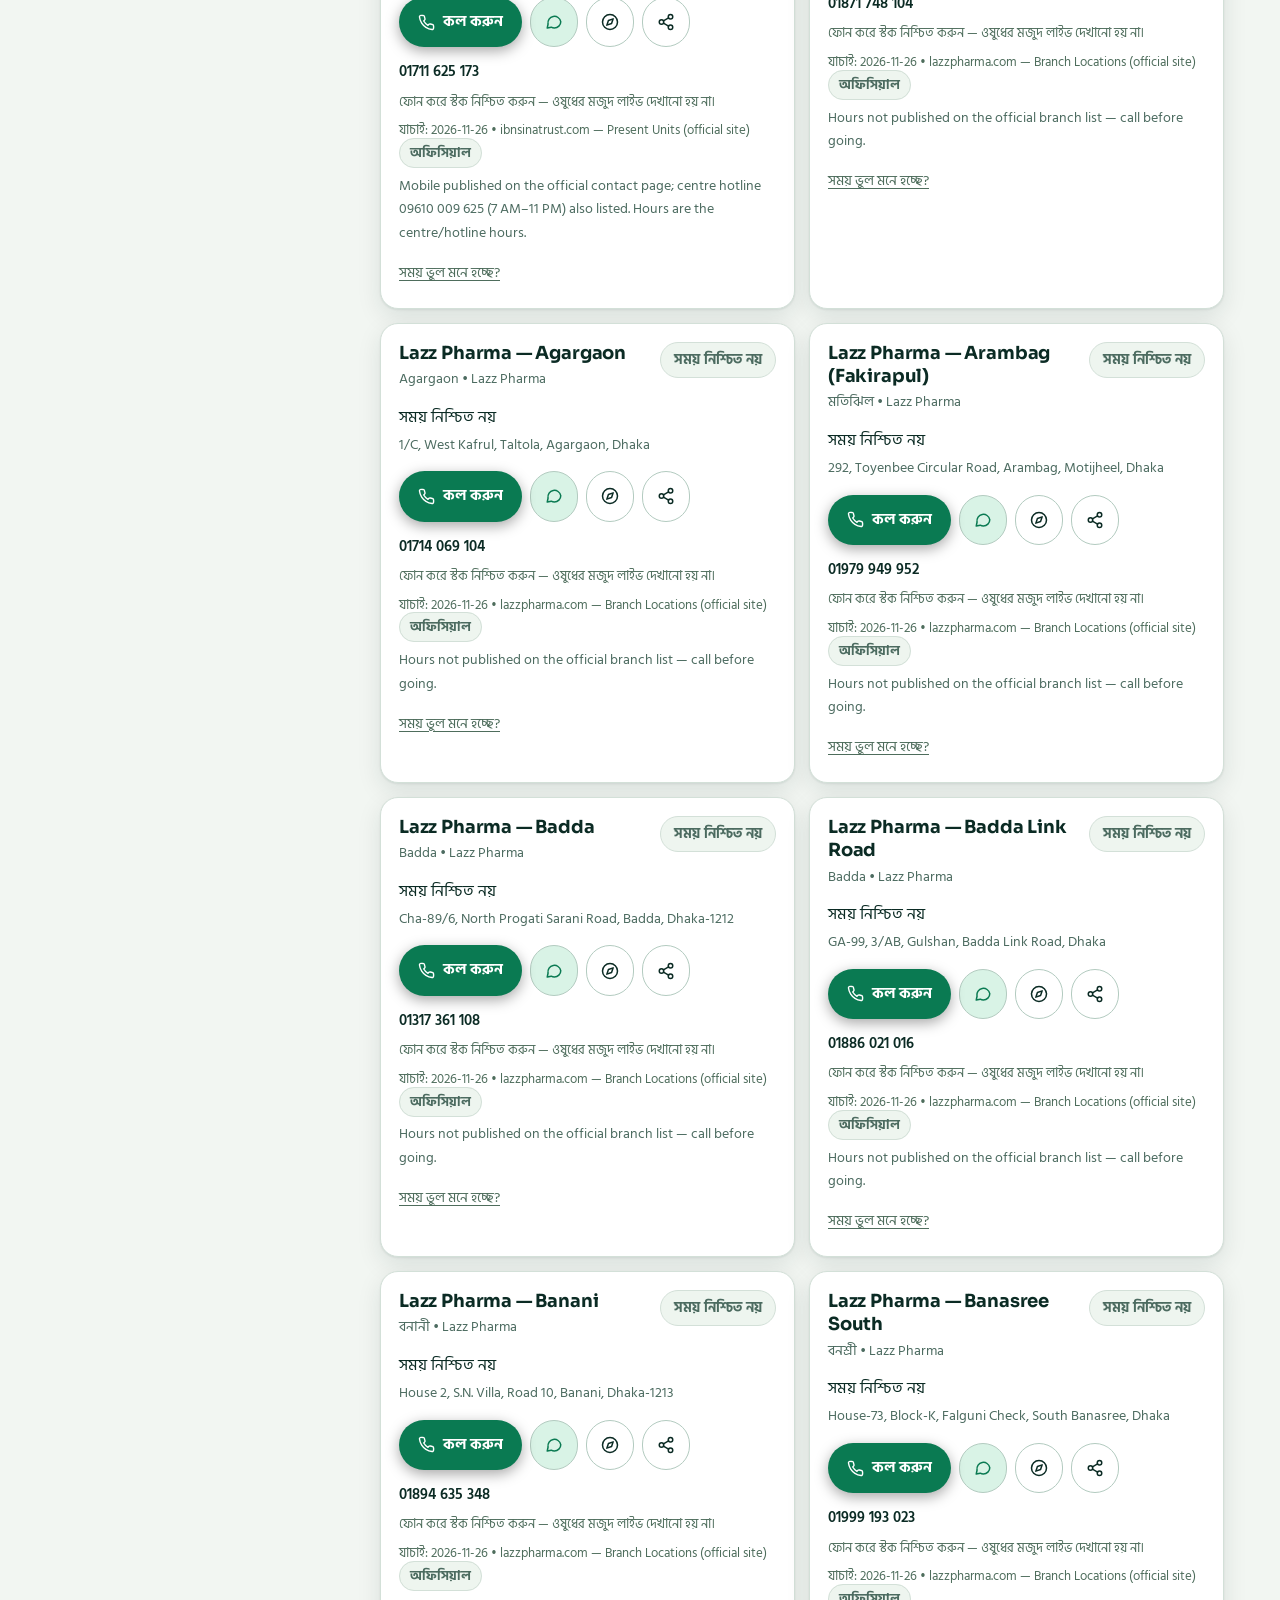
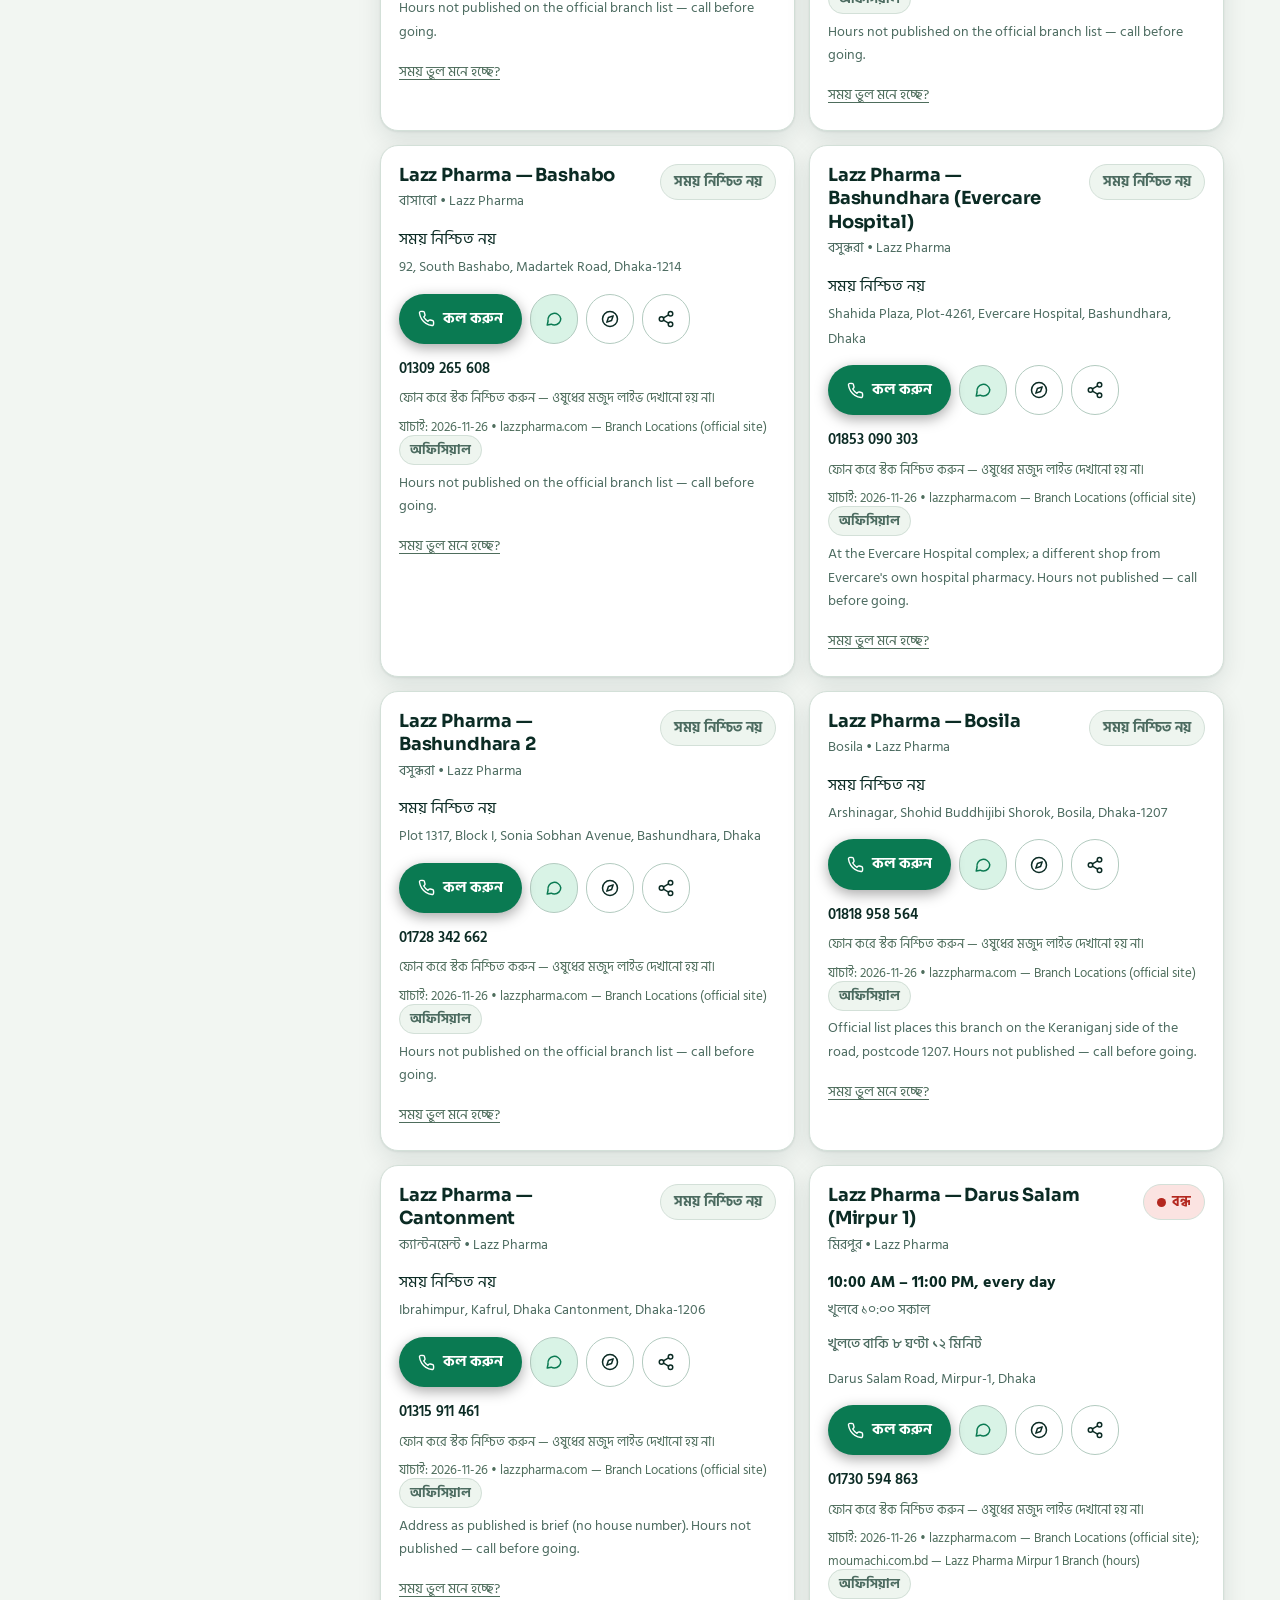
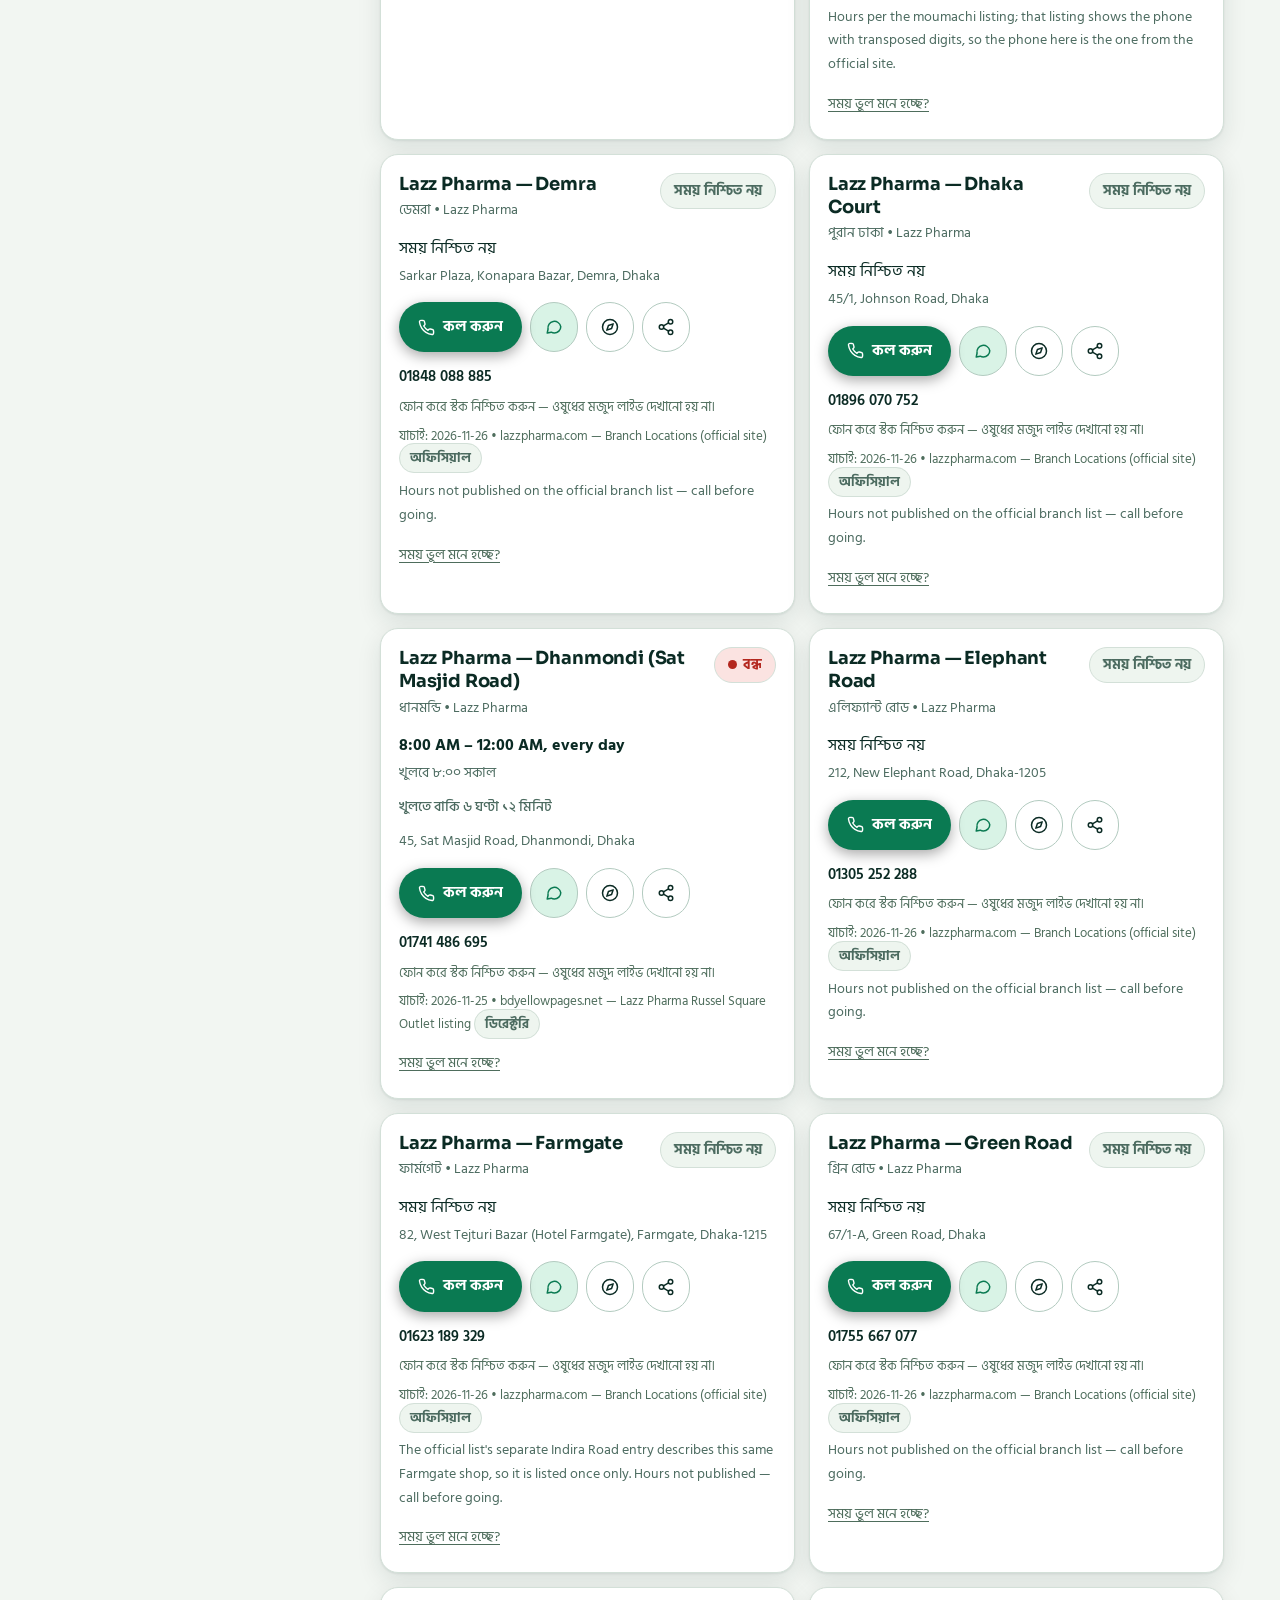
==== commit 55854478: "RaatPharmacy MVP: night pharmacy finder for Dhaka - 41 verified pharmacies" ====
--- a/index.html
+++ b/index.html
@@ -259,7 +259,7 @@
             "Sunday"
           ],
           "opens": "08:00",
-          "closes": "23:59"
+          "closes": "00:00"
         }
       }
     },
@@ -375,7 +375,7 @@
             "Sunday"
           ],
           "opens": "08:00",
-          "closes": "23:59"
+          "closes": "00:00"
         }
       }
     },
@@ -404,7 +404,7 @@
             "Sunday"
           ],
           "opens": "08:00",
-          "closes": "23:59"
+          "closes": "00:00"
         }
       }
     },
@@ -433,7 +433,7 @@
             "Sunday"
           ],
           "opens": "08:00",
-          "closes": "23:59"
+          "closes": "00:00"
         }
       }
     },
@@ -491,7 +491,7 @@
             "Sunday"
           ],
           "opens": "07:00",
-          "closes": "23:59"
+          "closes": "00:00"
         }
       }
     },
@@ -520,7 +520,7 @@
             "Sunday"
           ],
           "opens": "08:00",
-          "closes": "23:59"
+          "closes": "00:00"
         }
       }
     },
@@ -549,7 +549,7 @@
             "Sunday"
           ],
           "opens": "07:00",
-          "closes": "23:59"
+          "closes": "00:00"
         }
       }
     },
@@ -578,7 +578,7 @@
             "Sunday"
           ],
           "opens": "07:00",
-          "closes": "23:59"
+          "closes": "00:00"
         }
       }
     },
@@ -607,7 +607,7 @@
             "Sunday"
           ],
           "opens": "08:00",
-          "closes": "23:59"
+          "closes": "00:00"
         }
       }
     },
@@ -636,7 +636,7 @@
             "Sunday"
           ],
           "opens": "08:00",
-          "closes": "23:59"
+          "closes": "00:00"
         }
       }
     },
@@ -2214,7 +2214,35 @@
           "streetAddress": "Azambag, Chalbon, Uttara, Dhaka-1230",
           "addressLocality": "Dhaka",
           "addressCountry": "BD"
-        }
+        },
+        "openingHoursSpecification": [
+          {
+            "@type": "OpeningHoursSpecification",
+            "dayOfWeek": [
+              "Monday",
+              "Tuesday",
+              "Wednesday",
+              "Thursday",
+              "Saturday",
+              "Sunday"
+            ],
+            "opens": "09:00",
+            "closes": "14:00"
+          },
+          {
+            "@type": "OpeningHoursSpecification",
+            "dayOfWeek": [
+              "Monday",
+              "Tuesday",
+              "Wednesday",
+              "Thursday",
+              "Saturday",
+              "Sunday"
+            ],
+            "opens": "16:00",
+            "closes": "00:00"
+          }
+        ]
       }
     },
     {
@@ -2309,7 +2337,7 @@
   <main id="main" tabindex="-1">
     <noscript>
       <div class="noscript-note">
-        <p><strong>জাভাস্ক্রিপ্ট ছাড়া এই তালিকা দেখা যাবে না।</strong> জরুরি অবস্থায় ৯৯৯-এ কল করুন। নিচে ২৪ ঘণ্টা খোলা ফার্মেসিগুলোর নাম ও ফোন দেওয়া আছে (২৫ নভেম্বর ২০২৬-এর যাচাই করা তথ্য):</p>
+        <p><strong>জাভাস্ক্রিপ্ট ছাড়া এই তালিকা দেখা যাবে না।</strong> জরুরি অবস্থায় ৯৯৯-এ কল করুন। নিচে ২৪ ঘণ্টা খোলা ফার্মেসিগুলোর নাম ও ফোন দেওয়া আছে (২৬ নভেম্বর ২০২৬-এর যাচাই করা তথ্য):</p>
         <ul>
           <li>Lazz Pharma — Russel Square — 02-9117839</li>
           <li>Lazz Pharma — Banasree — 01842 093 701</li>
@@ -2321,6 +2349,10 @@
           <li>Evercare Hospital Pharmacy — 10678 (hotline)</li>
           <li>United Hospital Pharmacy — 02-8866000</li>
           <li>24 Hour Pharmacy — Dhanmondi — 02-9673512</li>
+          <li>Labaid Specialized Hospital Pharmacy — Dhanmondi — 10606 (hotline)</li>
+          <li>Dhaka Central Model Pharmacy — Shyamoli — 09610 910 651</li>
+          <li>MH Samorita Hospital Pharmacy — Tejgaon — 02-8878080</li>
+          <li>Holy Family Hospital Pharmacy — Eskaton — ফোন নম্বর তালিকায় নেই</li>
         </ul>
       </div>
     </noscript>
@@ -2368,12 +2400,13 @@
             </select>
           </label>
           <button id="nearestBtn" class="btn btn-ghost nearest-btn" type="button" aria-pressed="false">সবচেয়ে কাছে</button>
+          <p class="nearest-note" id="nearestNote"></p>
           <button id="clearFilters" class="btn btn-ghost clear-btn" type="button">ফিল্টার মুছে ফেলুন</button>
         </section>
 
         <section class="about">
           <h2 id="aboutTitle">তথ্য যাচাই নিয়ে</h2>
-          <p id="aboutText">সব ফোন নম্বর, ঠিকানা ও সময় প্রকাশিত উৎস থেকে যাচাই করা — ২৫ নভেম্বর ২০২৬। কোনো নম্বর বা সময় বানানো হয়নি। যেখানে যাচাই করা যায়নি, সেখানে “নিশ্চিত নয়” লেখা আছে। সময় বদলাতে পারে, তাই যাওয়ার আগে ফোন করে নিন।</p>
+          <p id="aboutText">সব ফোন নম্বর, ঠিকানা ও সময় প্রকাশিত উৎস থেকে যাচাই করা — ২৬ নভেম্বর ২০২৬। কোনো নম্বর বা সময় বানানো হয়নি। যেখানে যাচাই করা যায়নি, সেখানে “নিশ্চিত নয়” লেখা আছে। সময় বদলাতে পারে, তাই যাওয়ার আগে ফোন করে নিন।</p>
           <p id="aboutSources" class="sources">উৎস: Islamia Pharmacy (অফিসিয়াল সাইট), Lazz Pharma, Tamanna Pharmacy, হাসপাতাল ফার্মেসি, প্রকাশিত ডিরেক্টরি। পুরো তালিকা ও উৎস GitHub রিপোতে আছে। <a href="blog/">রাতের ফার্মেসি গাইড পড়ুন →</a></p>
         </section>
       </aside>
@@ -2384,6 +2417,7 @@
         <ul id="pharmacyList" class="pharmacy-list"></ul>
         <div id="emptyState" class="empty hidden">
           <p id="emptyText">কোনো ফার্মেসি মেলেনি — খোঁজ বা ফিল্টার বদলে দেখুন।</p>
+          <p id="emptySuggest" class="empty-suggest hidden"><button id="emptySuggestBtn" class="btn btn-ghost" type="button"></button></p>
           <button id="emptyReset" class="btn btn-primary" type="button">সব ফিল্টার মুছুন</button>
         </div>
         <div id="errorState" class="empty hidden" role="alert">
@@ -2397,7 +2431,7 @@
 
   <footer>
     <p id="footerText">RaatPharmacy — Arohon Build for Bangladesh। জরুরি অবস্থায় ৯৯৯-এ কল করুন।</p>
-    <p class="footer-links"><a href="blog/">রাতের ফার্মেসি গাইড</a></p>
+    <p class="footer-links"><a href="./">ফার্মেসি খুঁজুন</a> · <a href="blog/">সব গাইড</a> · <a href="https://github.com/buildempirecr/raatpharmacy">GitHub</a></p>
   </footer>
 
   <!-- Correction form: one shared panel, opened per pharmacy -->
--- a/styles.css
+++ b/styles.css
@@ -116,6 +116,14 @@
   display: grid; place-items: center;
   background: var(--accent-soft); color: var(--accent);
   border: 1px solid var(--border-strong);
+  /* Subtle night-theme delight: the moon mark breathes very slowly.
+     The prefers-reduced-motion block below disables all animation,
+     so this never moves for visitors who asked for stillness. */
+  animation: moonGlow 4.5s ease-in-out infinite;
+}
+@keyframes moonGlow {
+  0%, 100% { box-shadow: 0 0 0 0 rgba(52, 229, 166, 0); }
+  50% { box-shadow: 0 0 18px 2px rgba(52, 229, 166, .28); }
 }
 .brand-text { min-width: 0; }
 .brand h1 {
@@ -222,6 +230,8 @@
 }
 .clear-btn { width: 100%; justify-content: center; min-height: 48px; }
 .nearest-btn { width: 100%; justify-content: center; min-height: 48px; margin-bottom: 10px; }
+.nearest-note { margin: 0 0 12px; font-size: 13.5px; color: var(--muted); }
+.nearest-note:empty { display: none; }
 .nearest-btn[aria-pressed="true"] { background: var(--accent-soft); border-color: var(--accent); color: var(--text); }
 
 /* Offline banner + no-JS fallback */
@@ -273,7 +283,11 @@
   min-width: 0;
 }
 .card:hover { transform: translateY(-2px); box-shadow: var(--shadow-2); }
-.card-open { background: var(--surface); border-color: var(--border-strong); }
+/* Open cards are scannable at a glance at night: a mint bar down the
+   left edge (inset shadow, so it never moves the layout) plus a
+   slightly stronger border. Closed cards stay flat. */
+.card-open { background: var(--surface); border-color: var(--border-strong); box-shadow: inset 3px 0 0 var(--accent), var(--shadow-1); }
+.card-open:hover { box-shadow: inset 3px 0 0 var(--accent), var(--shadow-2); }
 .card-head { display: flex; flex-wrap: wrap; justify-content: space-between; gap: 10px; align-items: flex-start; }
 .card-head > div:first-child { flex: 1 1 220px; min-width: 0; }
 .card h3 { margin: 0; font-family: "Sora", "Hind Siliguri", sans-serif; font-size: 18px; font-weight: 700; line-height: 1.3; letter-spacing: -0.01em; }
@@ -285,7 +299,7 @@
   display: inline-flex; align-items: center; gap: 6px;
 }
 .badge .dot { width: 9px; height: 9px; border-radius: 50%; background: currentColor; }
-.badge-open { background: var(--accent-soft); color: var(--accent); border: 1px solid var(--border-strong); }
+.badge-open { background: var(--accent-soft); color: var(--accent); border: 1px solid var(--border-strong); font-size: 15px; padding: 9px 14px; }
 .badge-open .dot { animation: pulse 2.2s ease-out infinite; }
 .badge-closed { background: var(--red-soft); color: var(--red); border: 1px solid var(--border); }
 .badge-unknown { background: var(--surface-2); color: var(--muted); border: 1px solid var(--border); }
@@ -299,7 +313,9 @@
 .hours-line { margin: 12px 0 2px; font-size: 15.5px; }
 .next-line { margin: 0 0 10px; font-size: 14px; color: var(--muted); font-variant-numeric: tabular-nums; }
 .countdown { margin: 0 0 10px; font-size: 13.5px; font-weight: 500; color: var(--muted); font-variant-numeric: tabular-nums; }
-.countdown-soon { color: var(--amber-ink); font-weight: 700; }
+/* Closing soon is the one line a night visitor must not miss: an amber
+   pill, not just coloured text, so it reads at a glance. */
+.countdown-soon { color: var(--amber-ink); font-weight: 700; background: var(--amber-soft); border: 1px solid var(--border); border-radius: 999px; padding: 6px 12px; display: inline-block; }
 .distance { margin: 0 0 10px; font-size: 14px; font-weight: 700; color: var(--accent); font-variant-numeric: tabular-nums; }
 .address { margin: 0 0 14px; font-size: 14px; color: var(--muted); overflow-wrap: anywhere; }
 .actions { display: flex; flex-wrap: wrap; gap: 8px; }
@@ -350,6 +366,7 @@
 }
 .link-btn:hover { color: var(--text); }
 .empty { text-align: center; color: var(--muted); padding: 32px 10px; }
+.empty-suggest { margin: 14px 0 0; }
 
 footer { text-align: center; color: var(--muted); font-size: 13px; padding: 8px 16px 28px; }
 
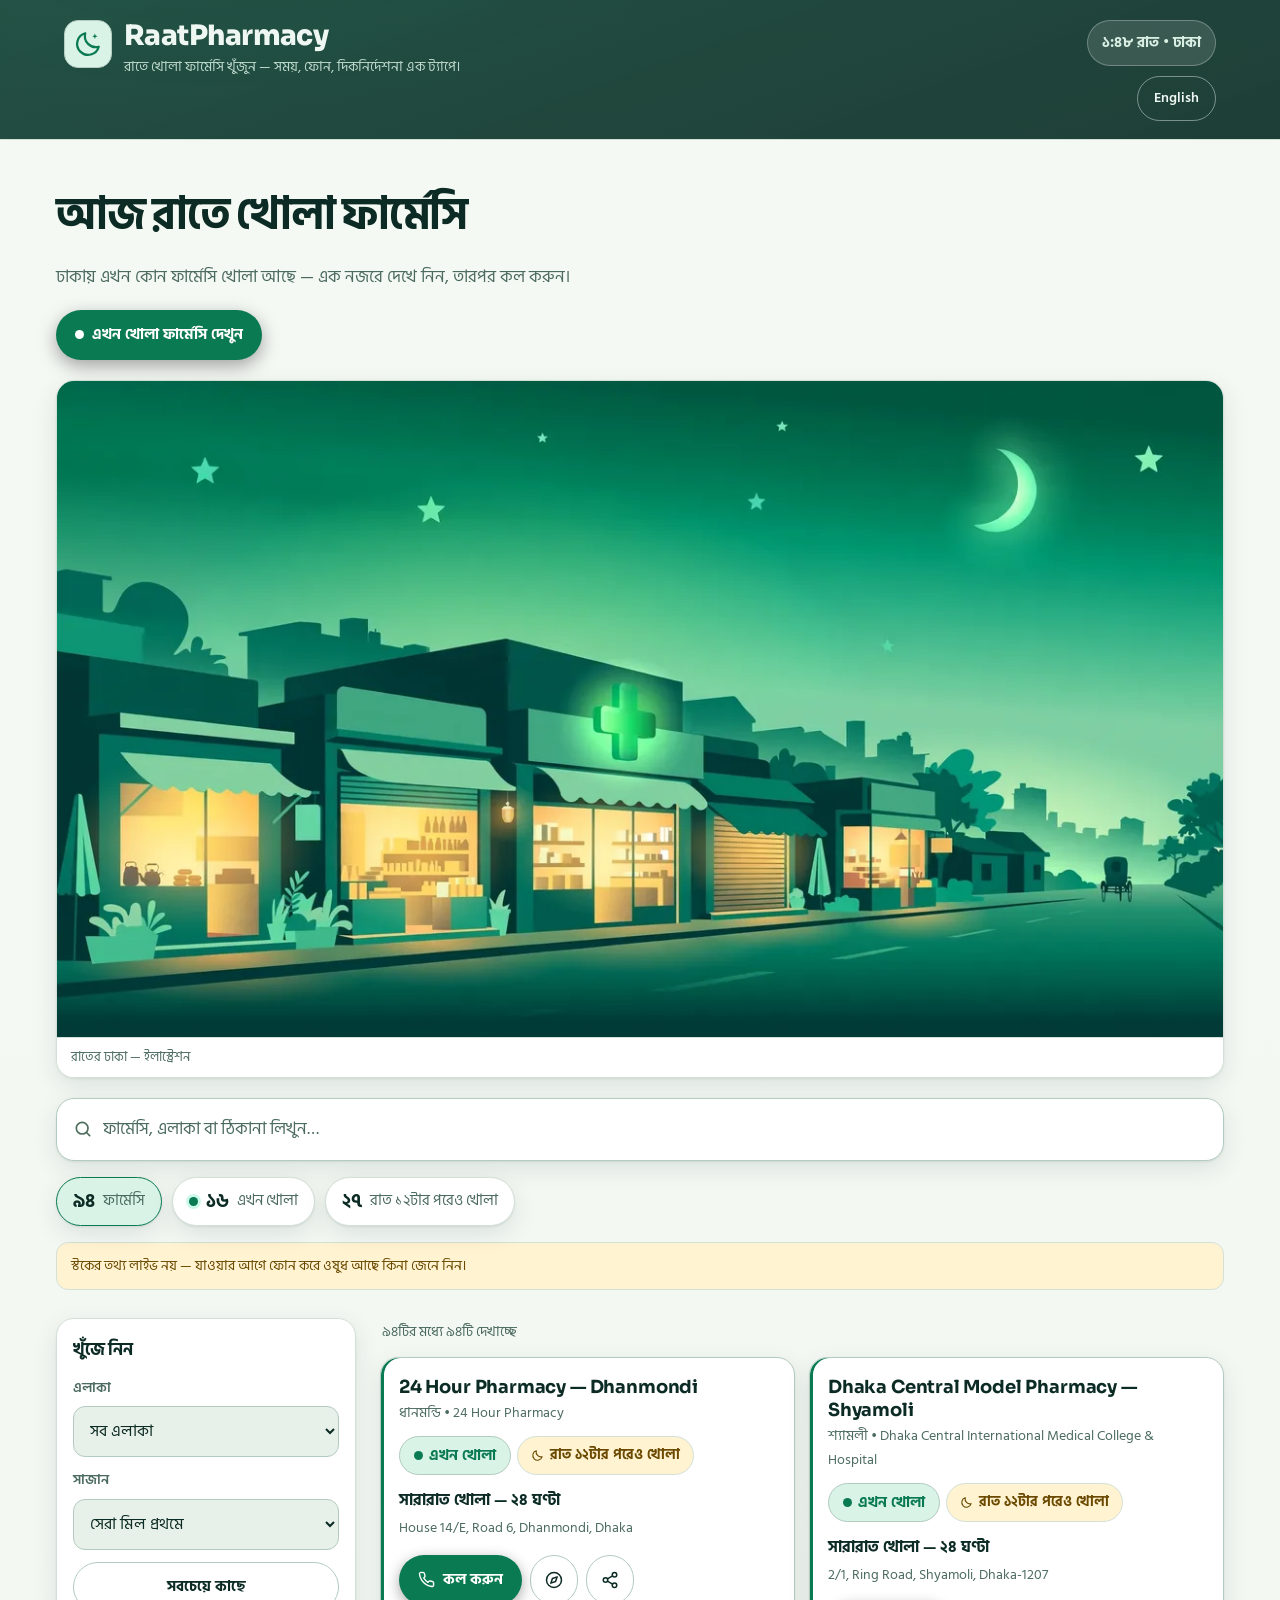
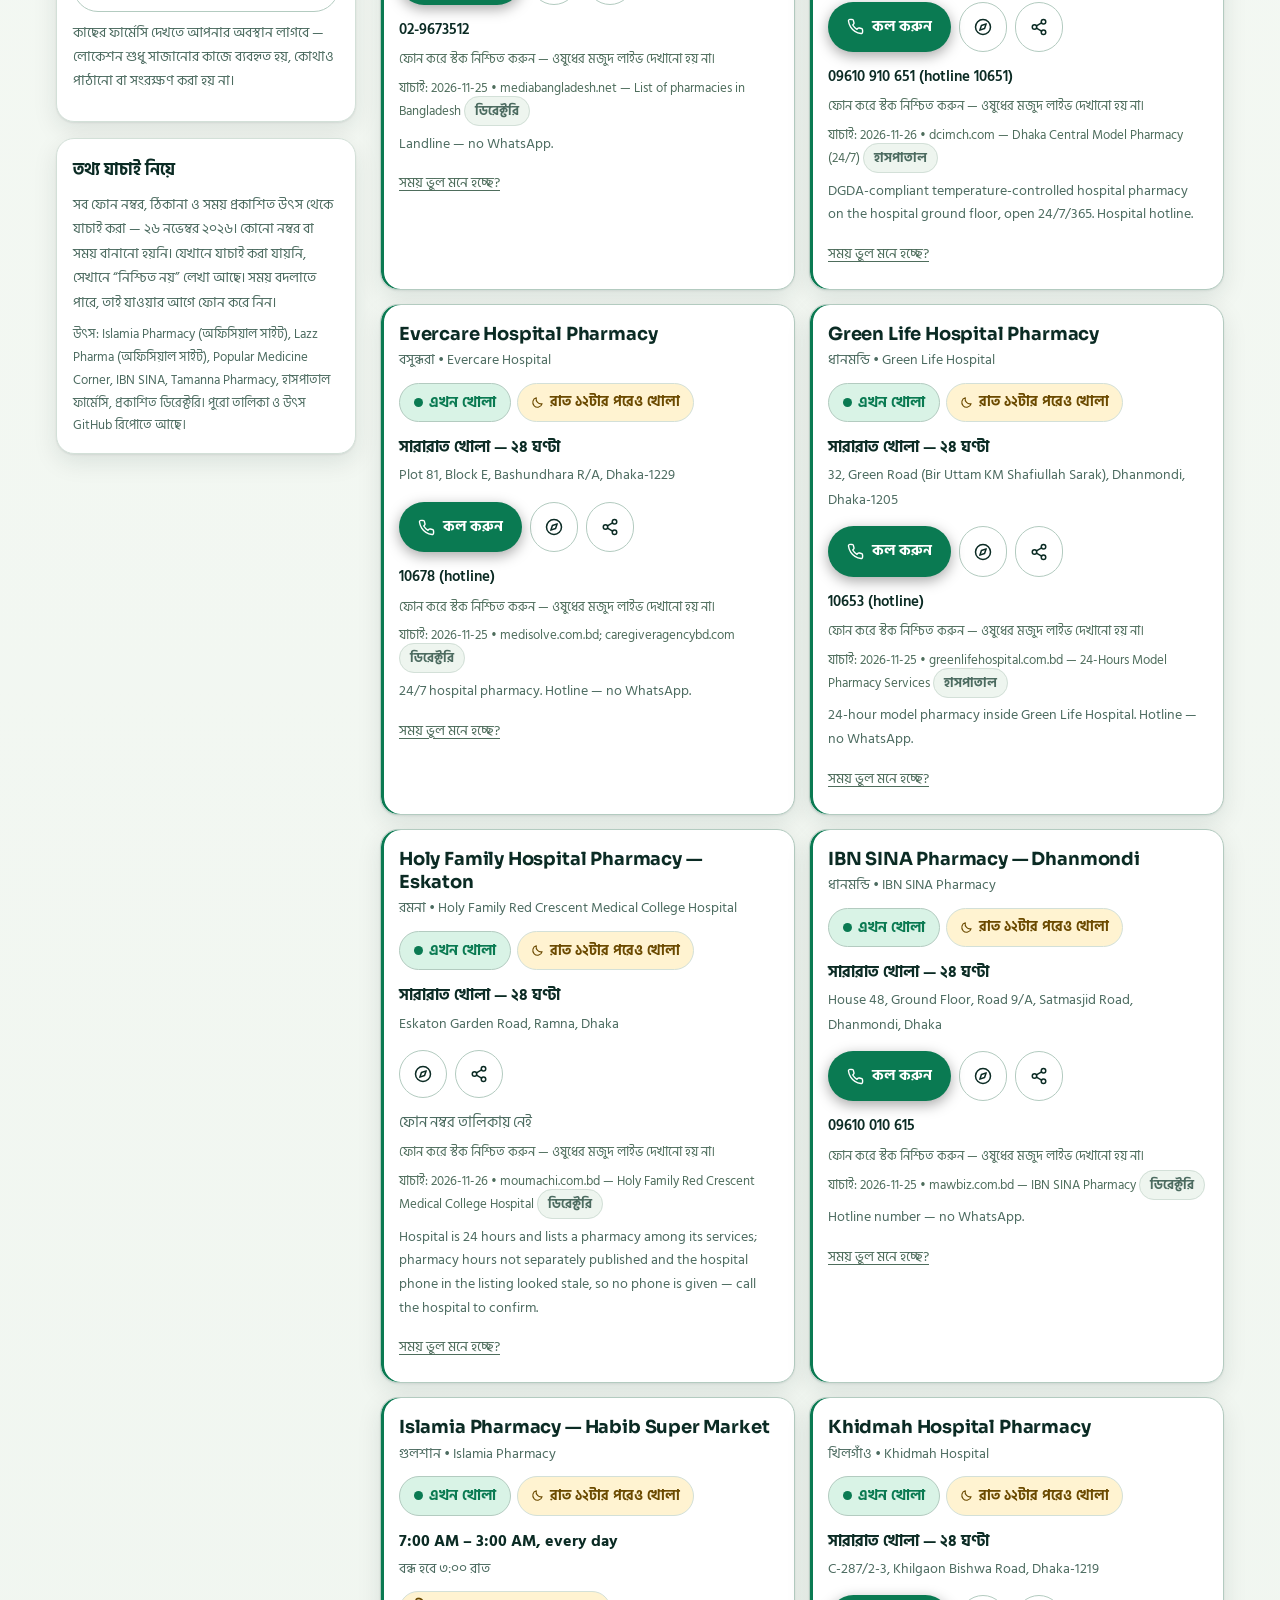
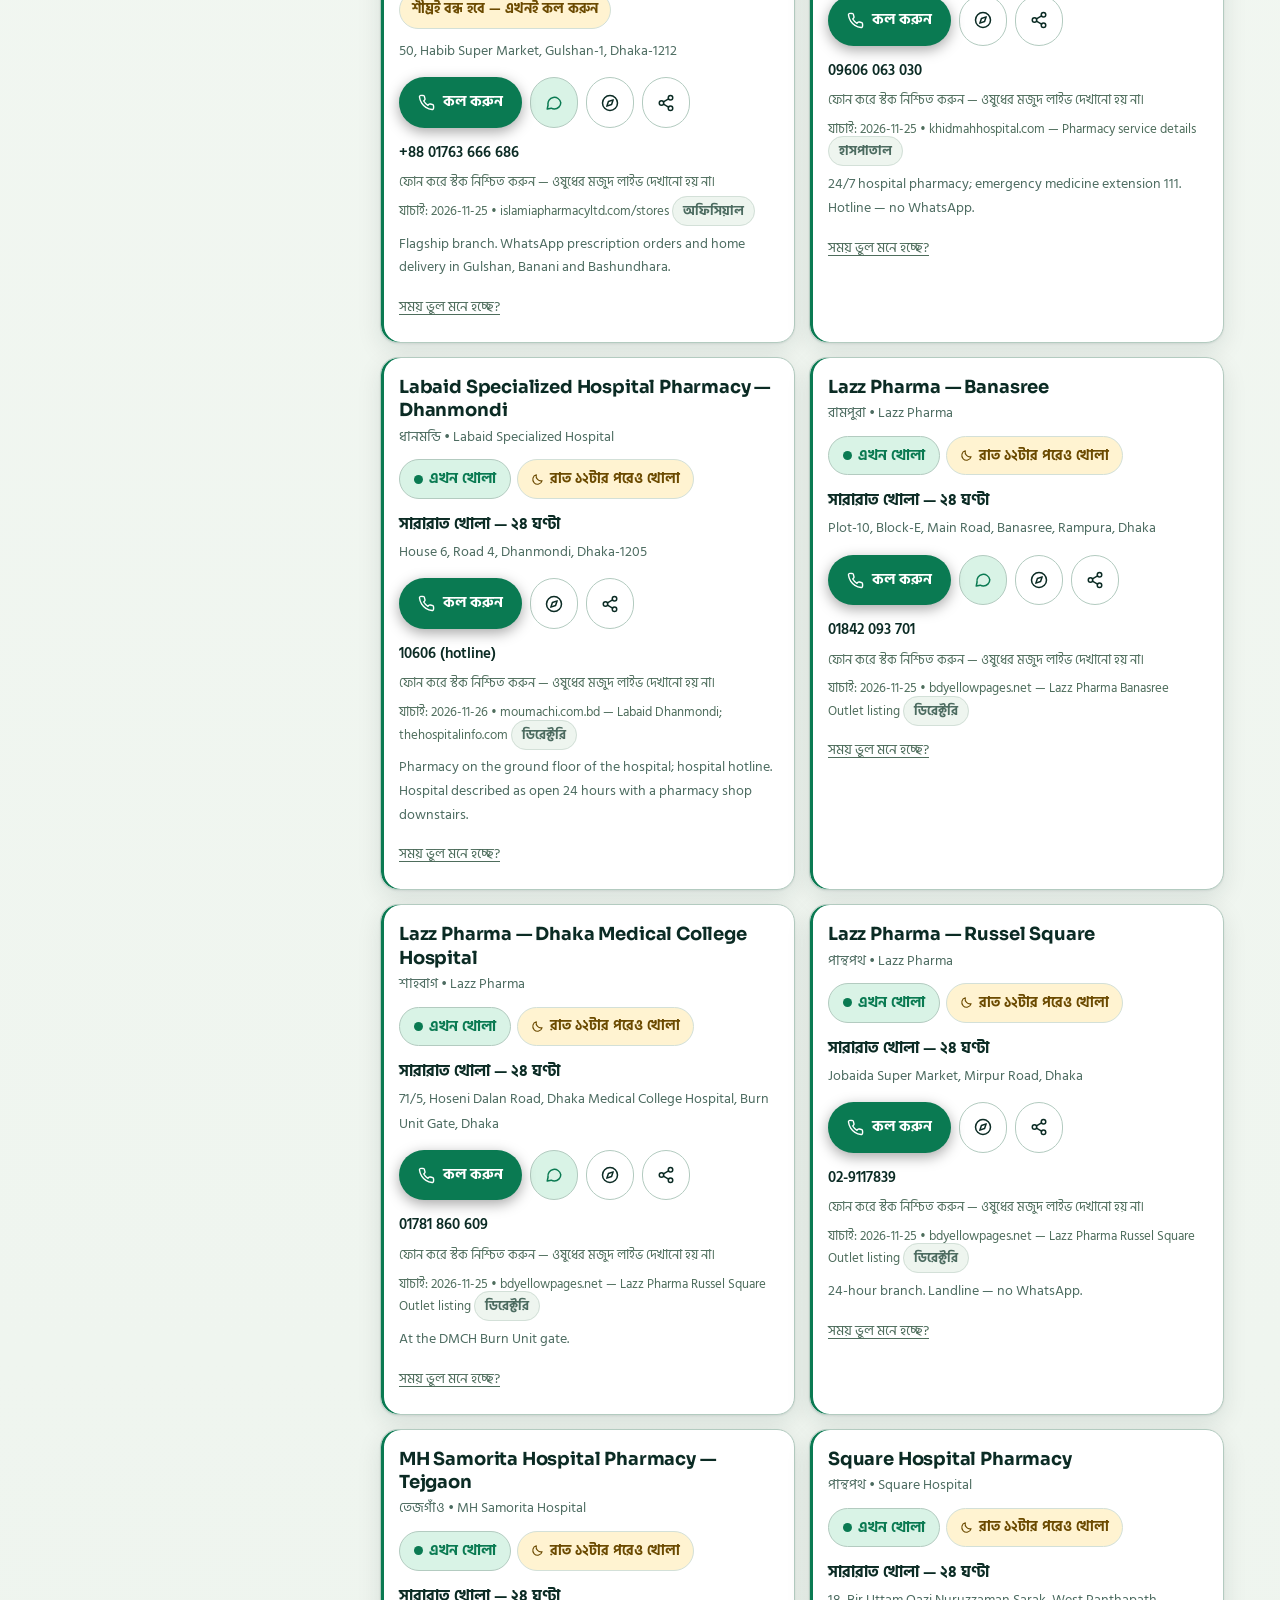
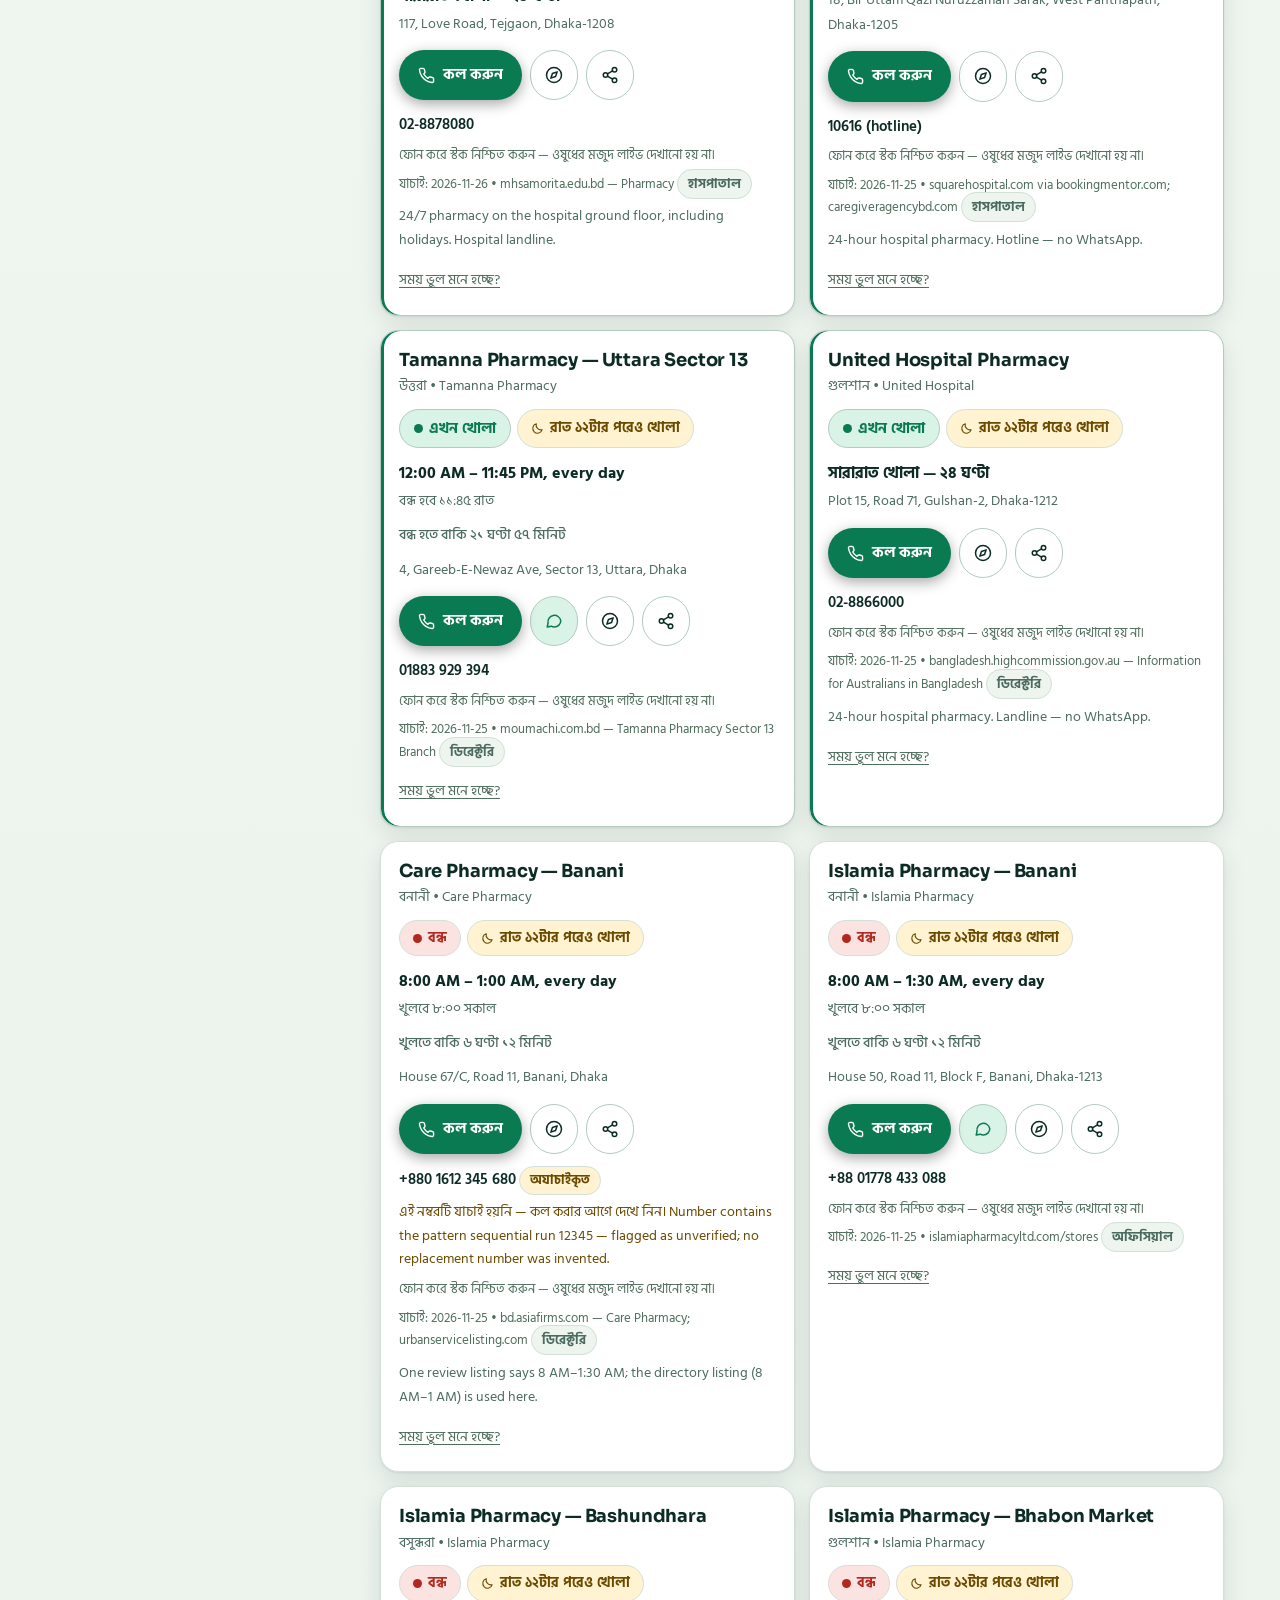
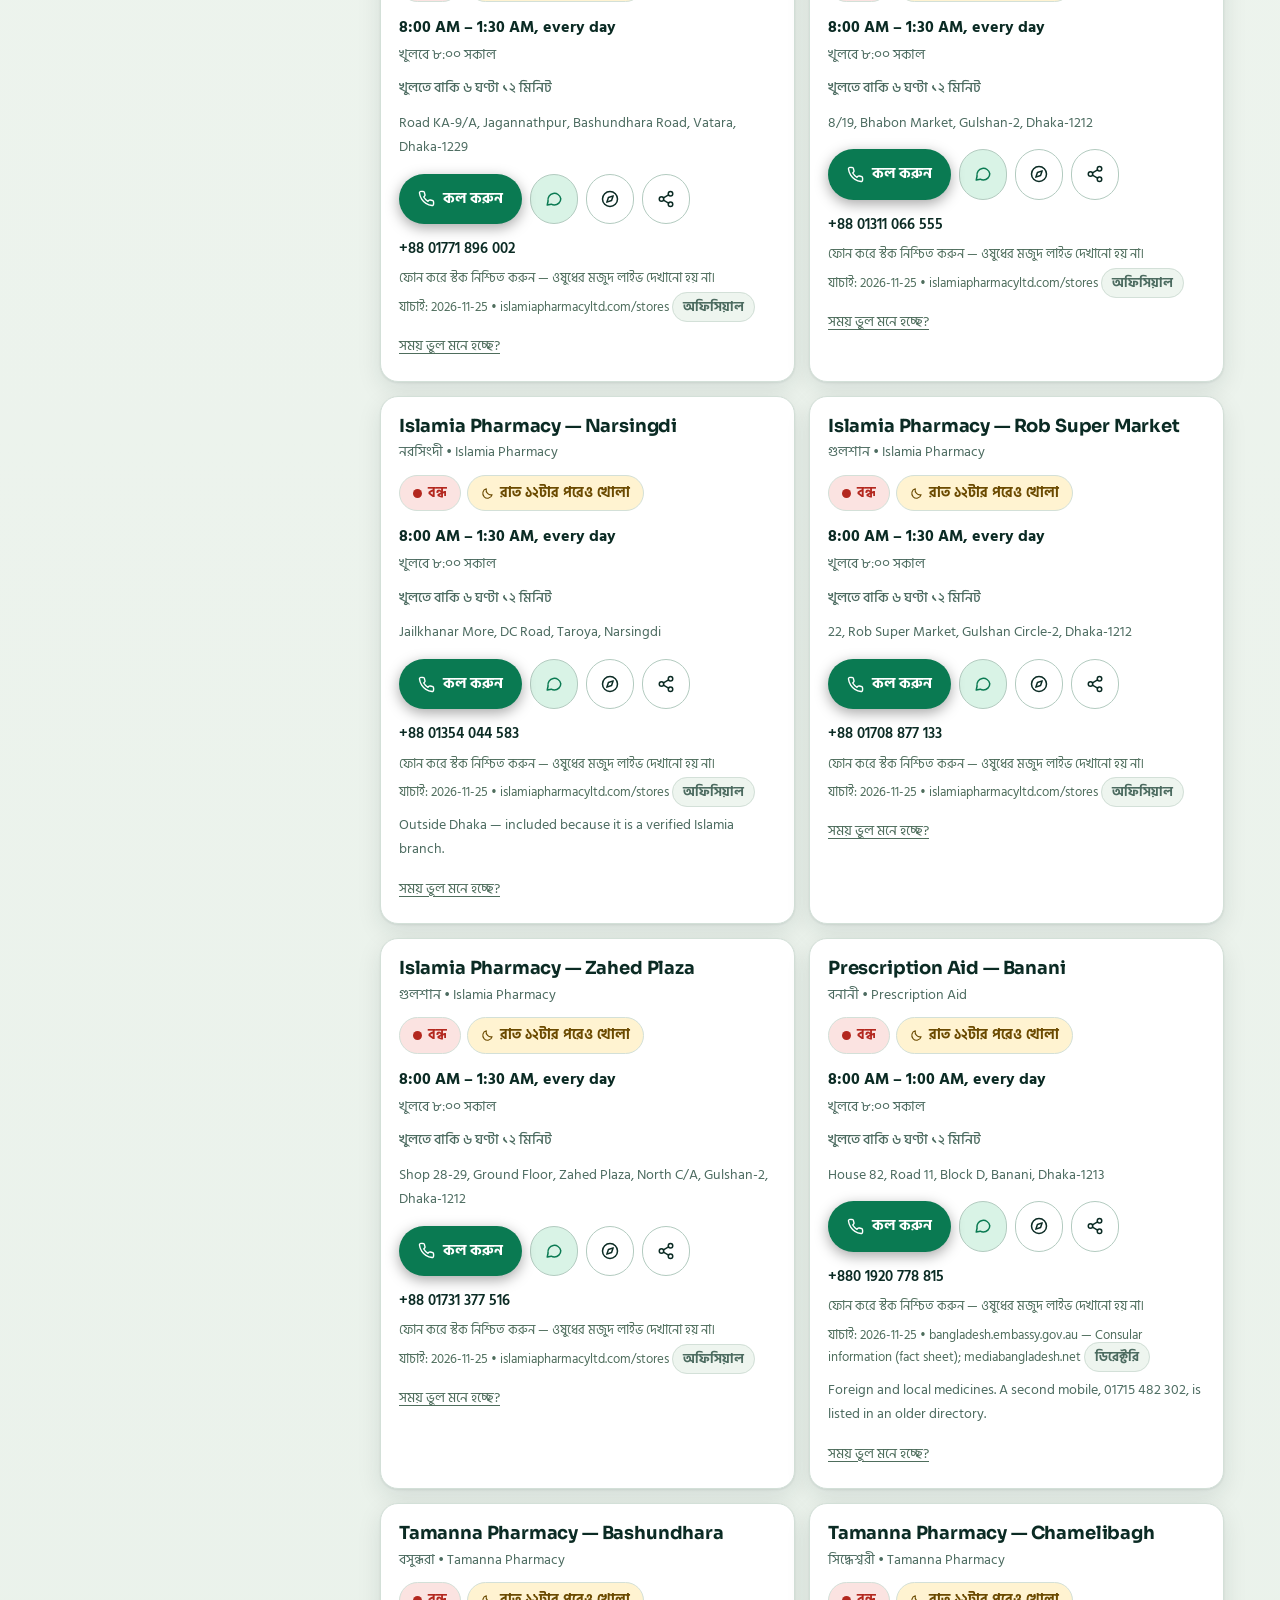
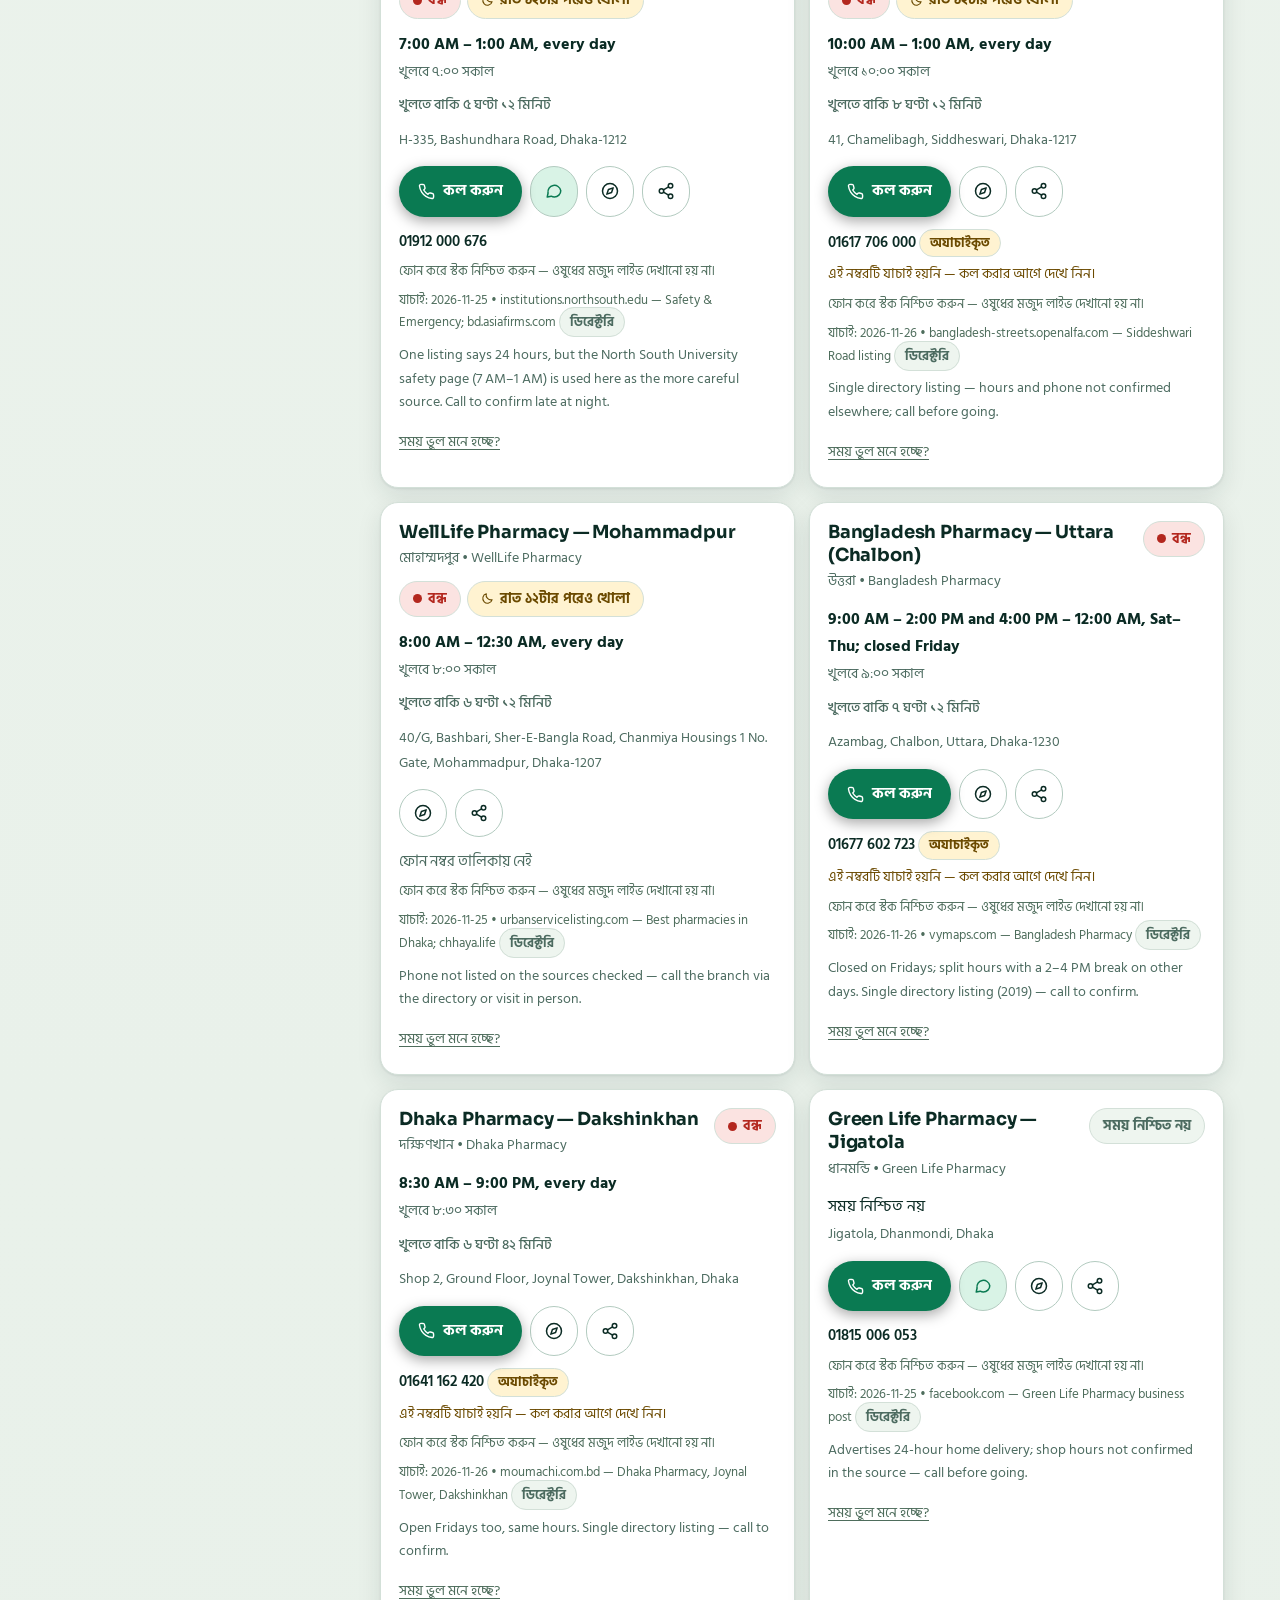
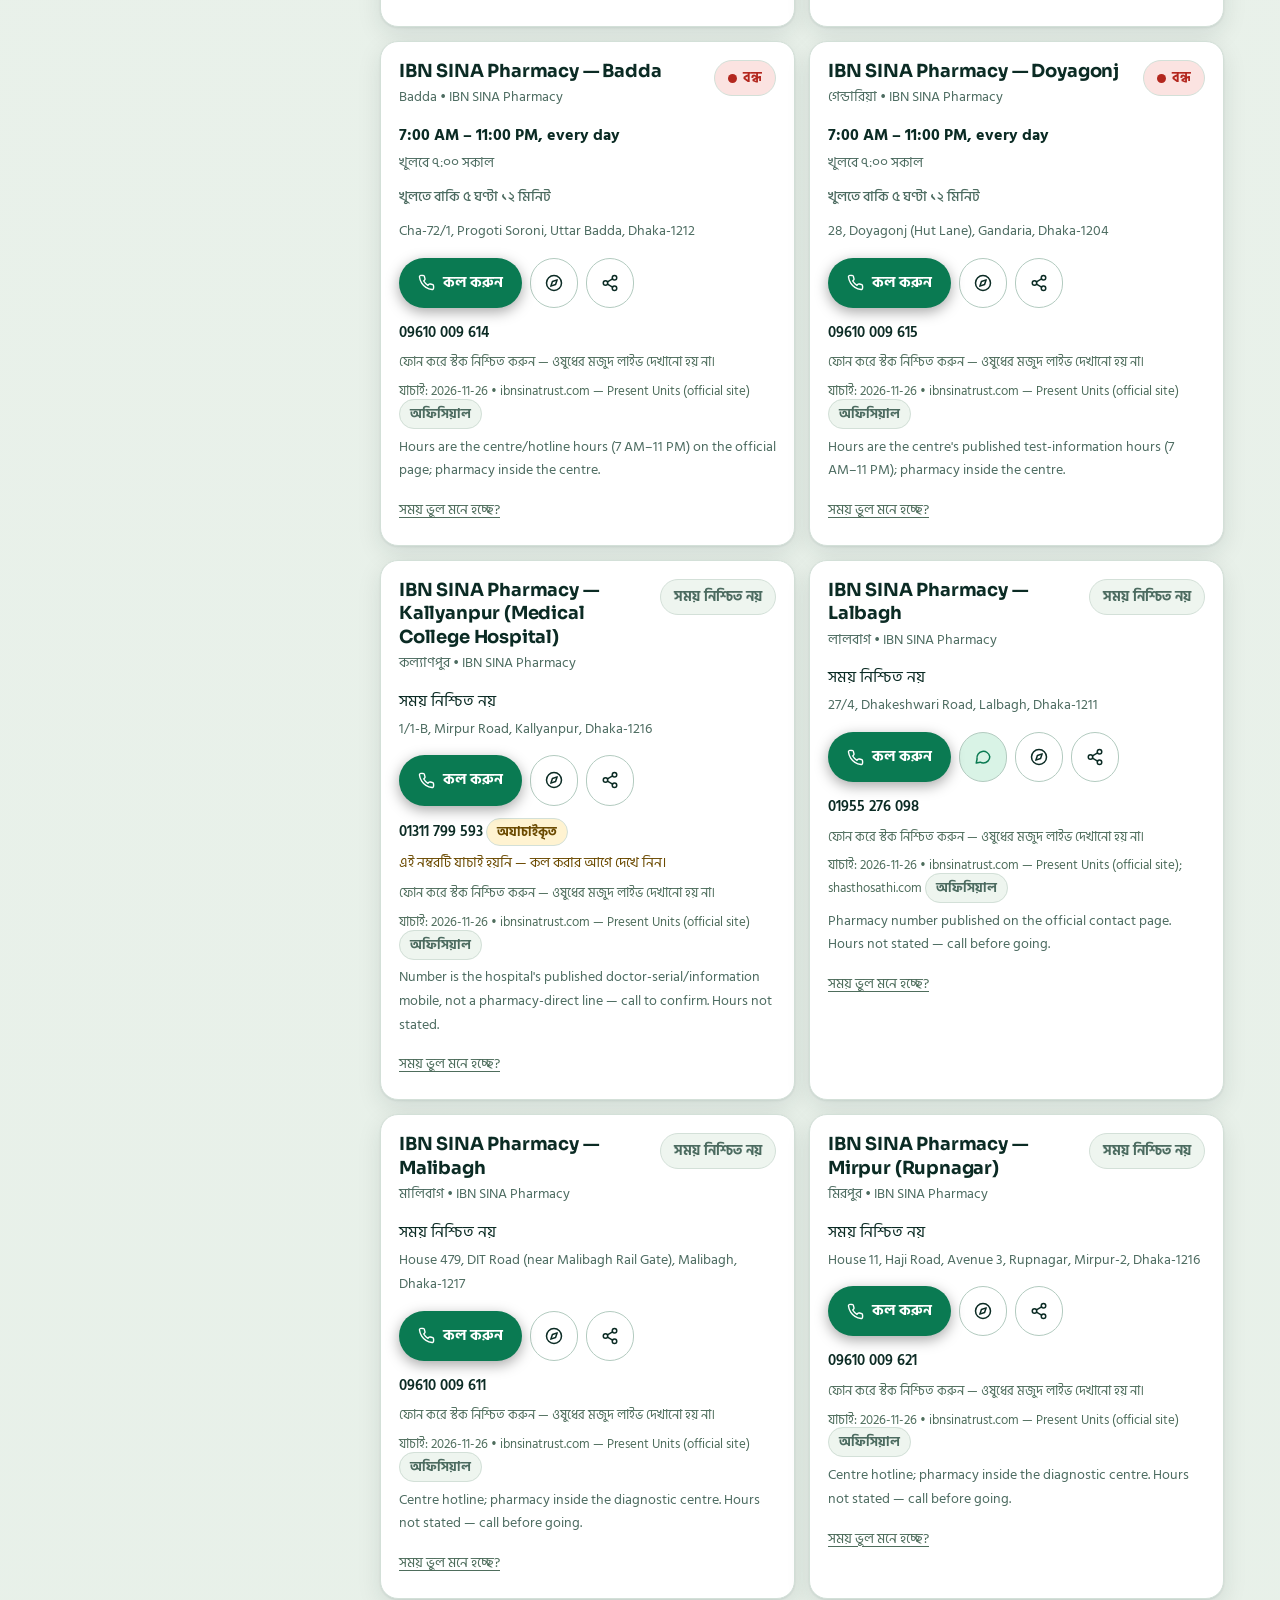
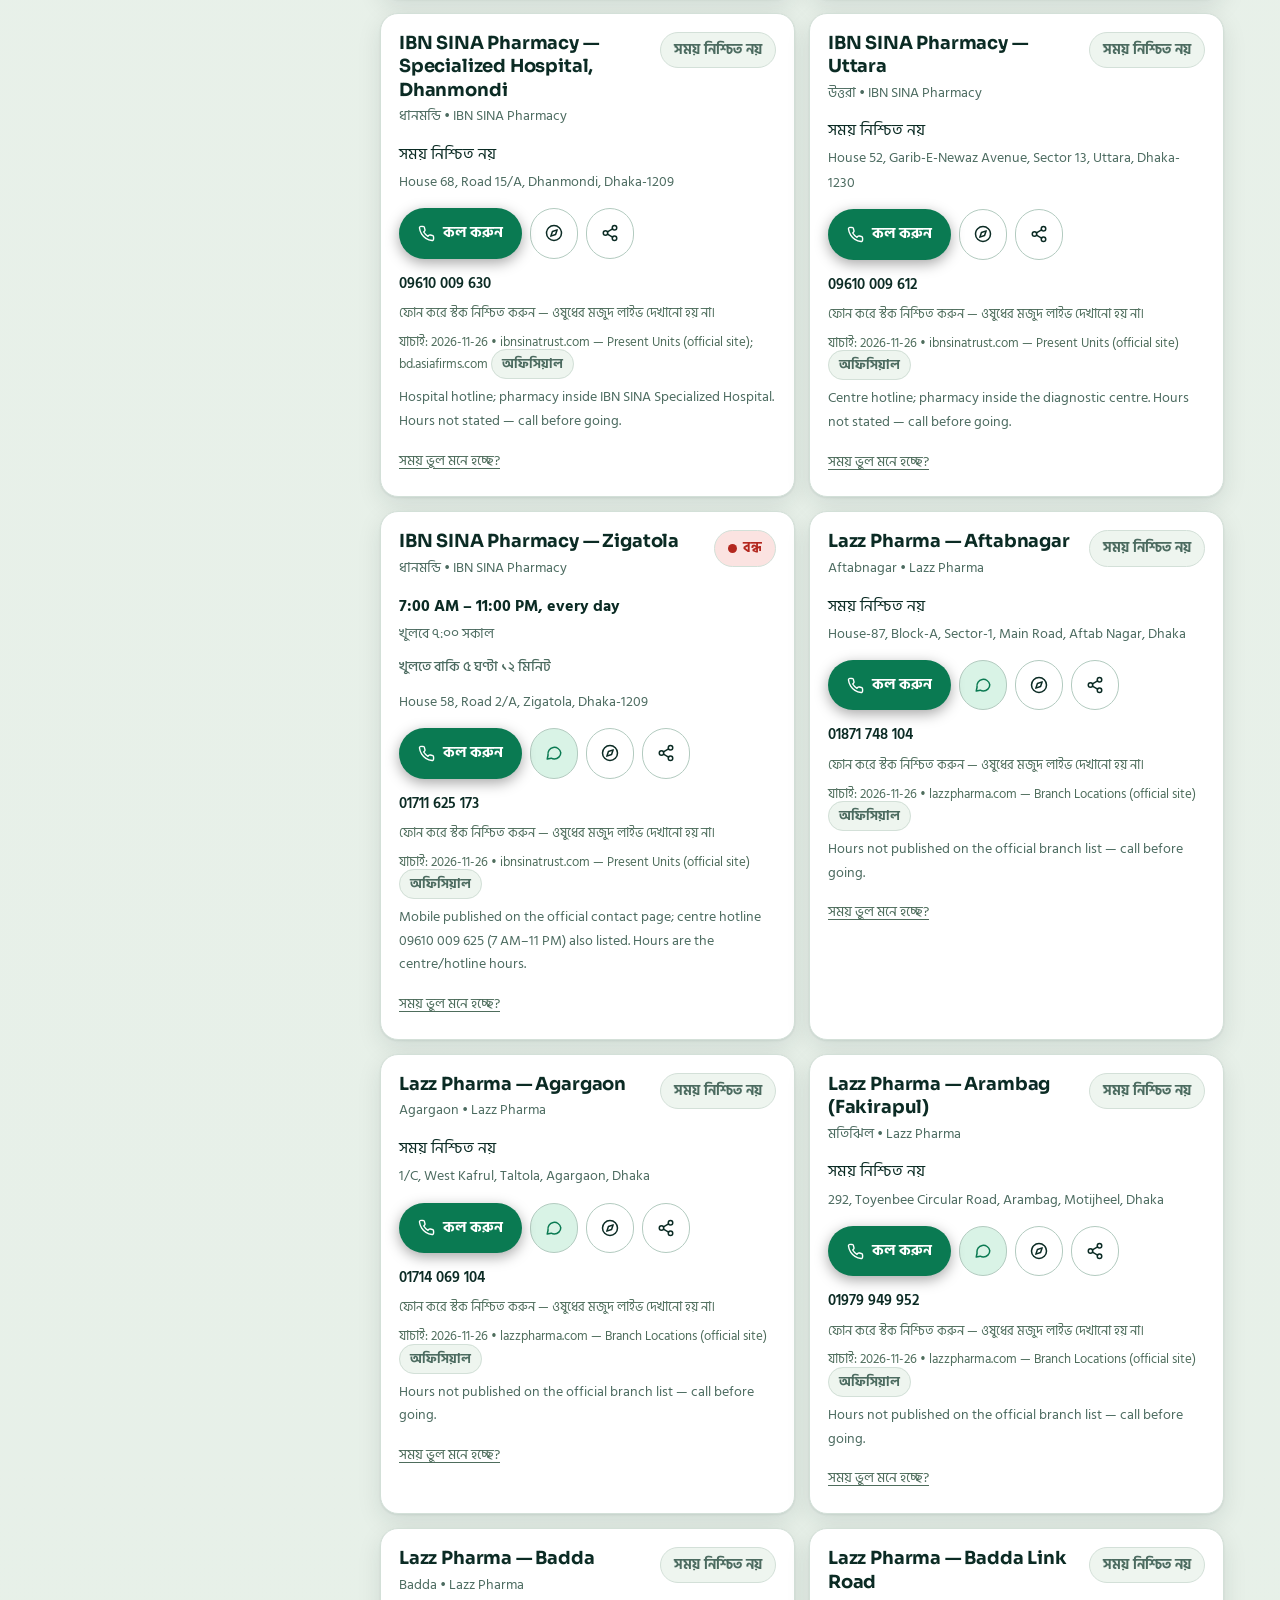
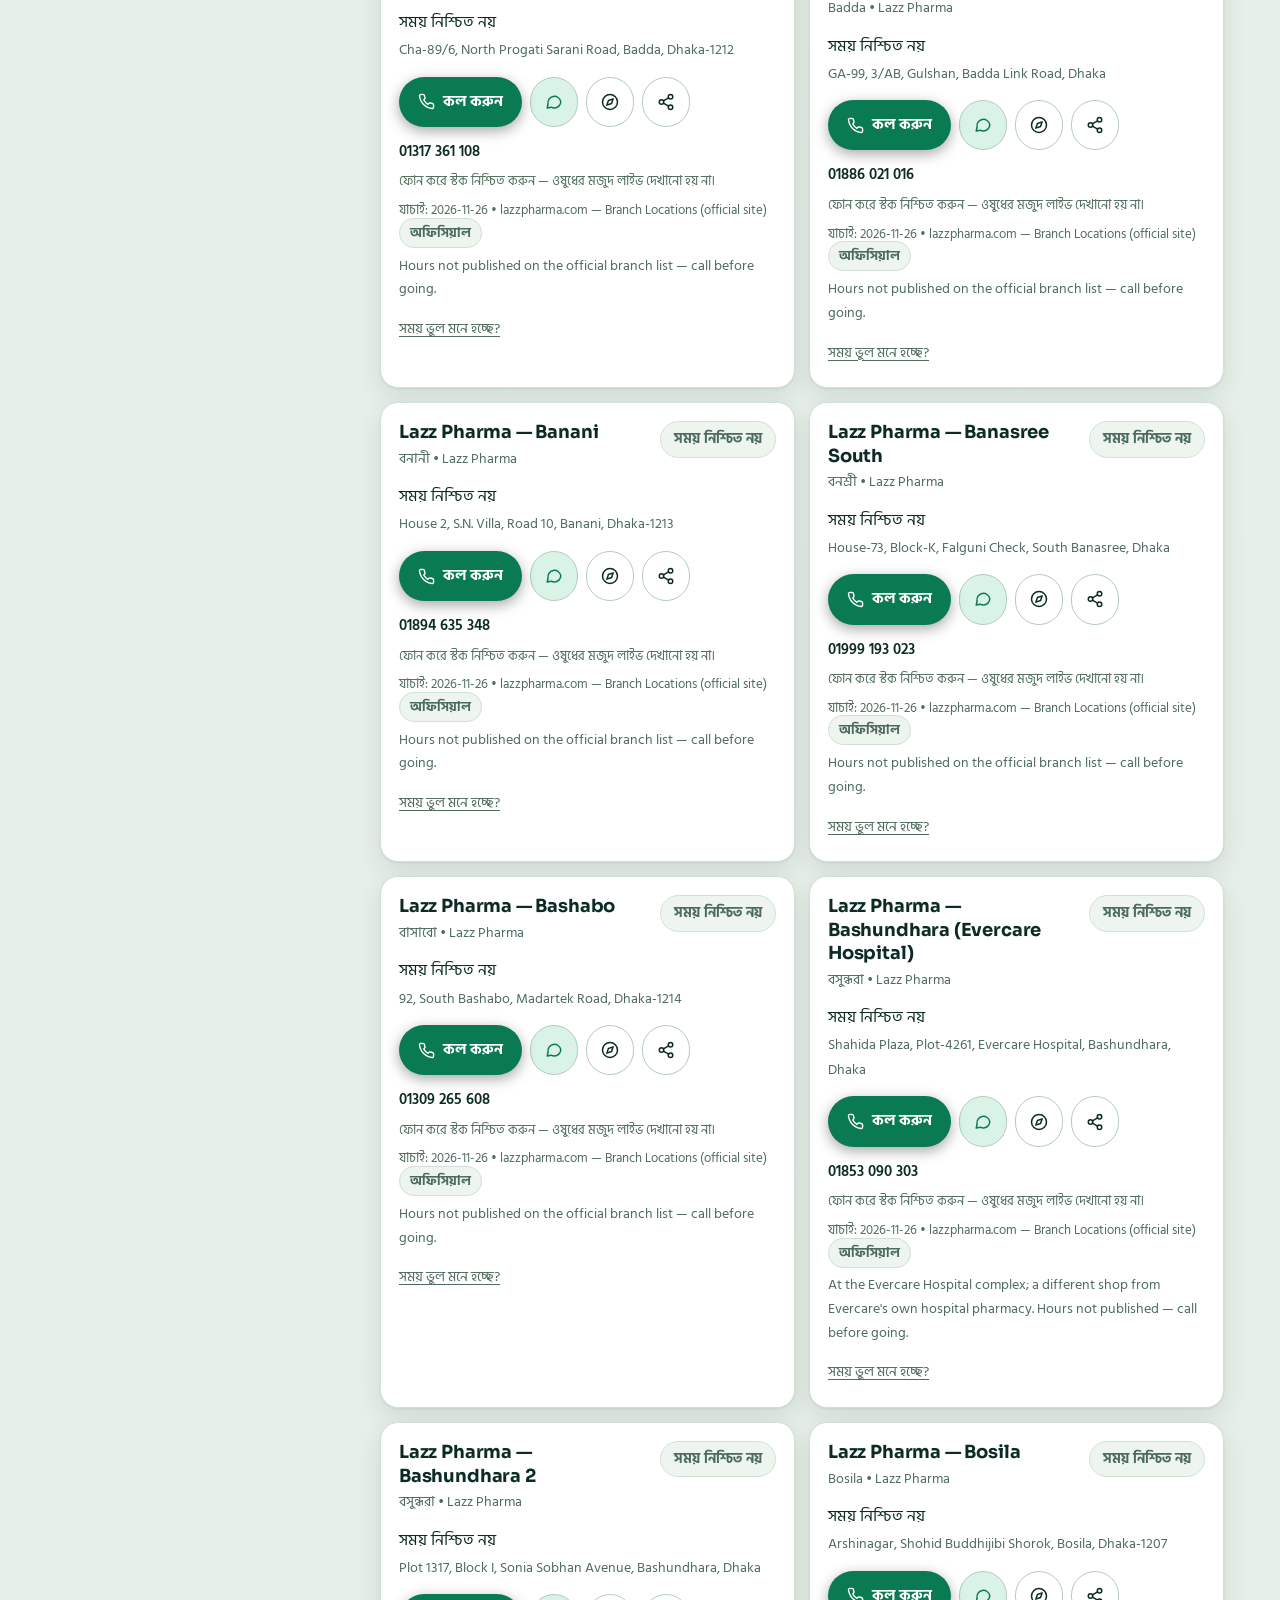
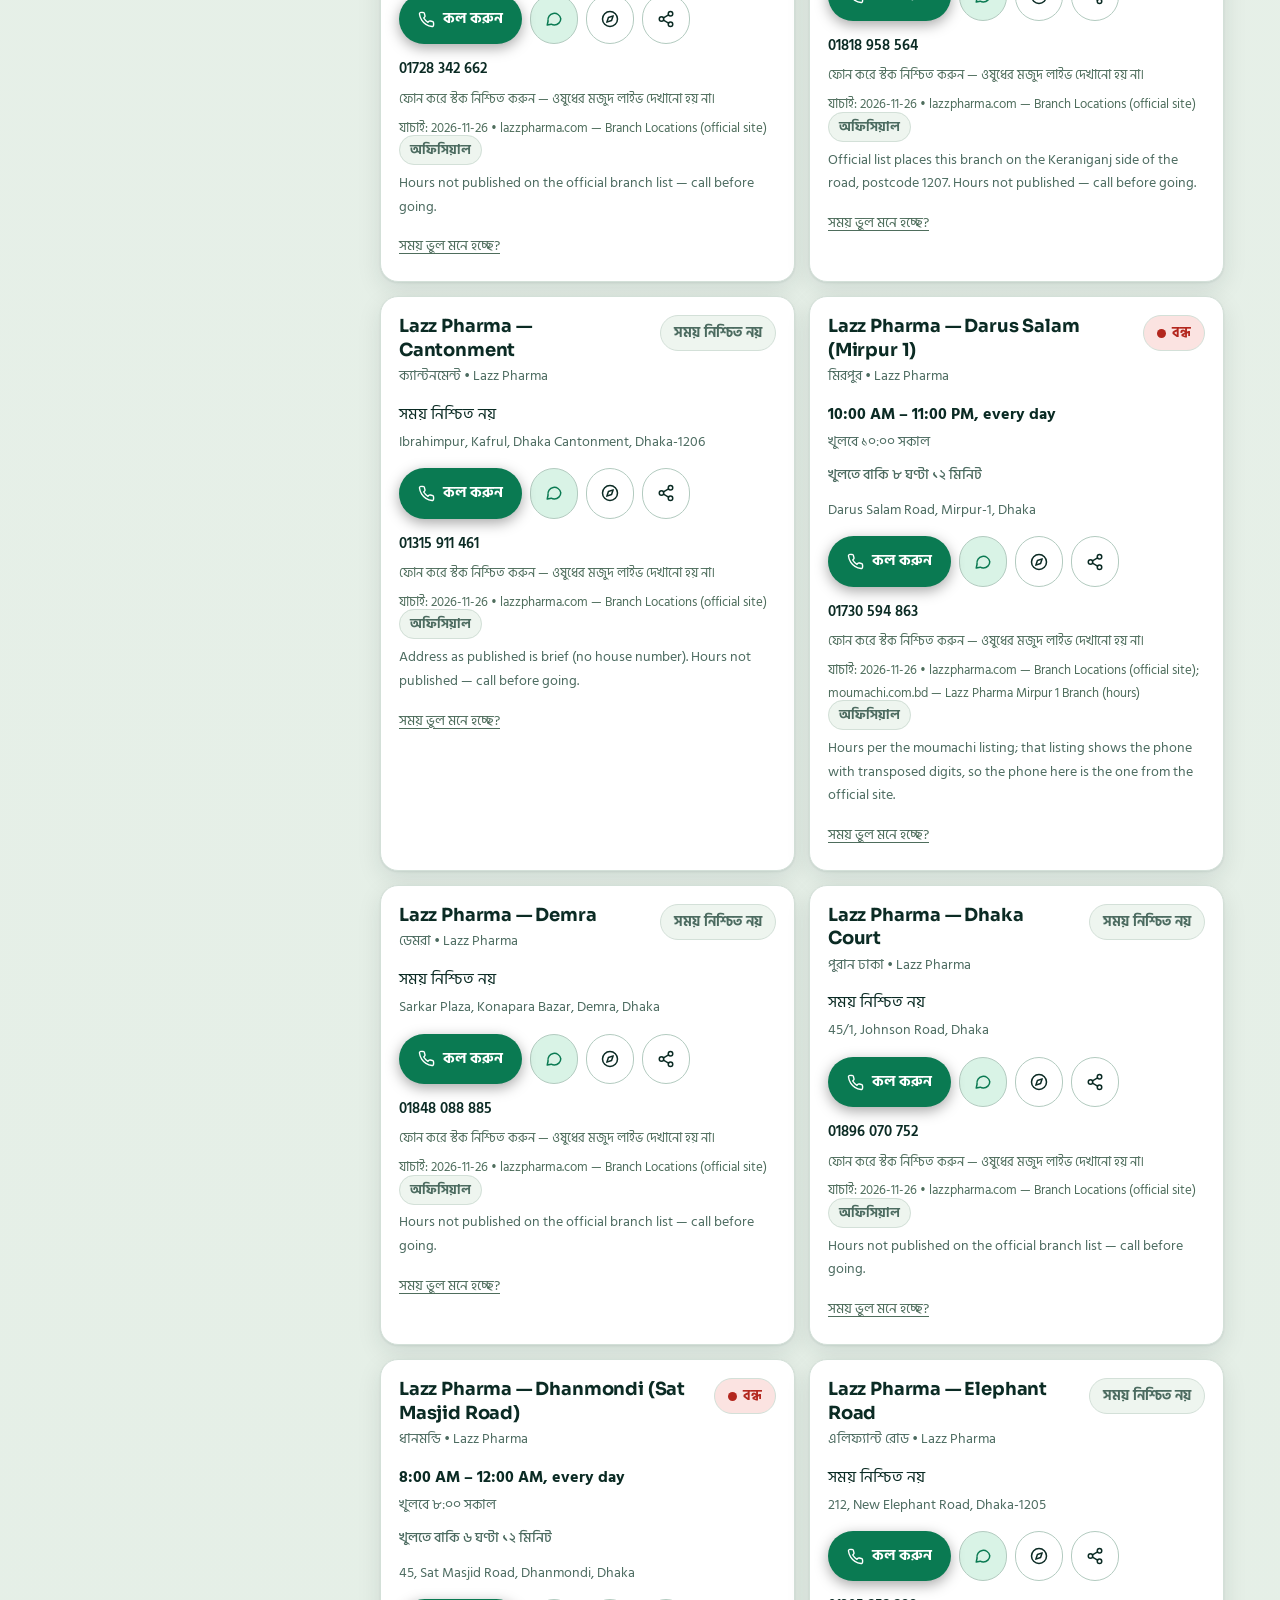
==== commit 7ee0c6e8: "RaatPharmacy MVP: night pharmacy finder for Dhaka - 41 verified pharmacies" ====
--- a/index.html
+++ b/index.html
@@ -2,7 +2,7 @@
 <html lang="bn">
 <head>
   <meta charset="utf-8">
-  <meta name="viewport" content="width=device-width, initial-scale=1, viewport-fit=cover">
+  <meta name="viewport" content="width=device-width, initial-scale=1, viewport-fit=cover, interactive-widget=resizes-content">
   <meta name="description" content="Find an open pharmacy near you at night — hours, phone, directions in one tap.">
   <link rel="canonical" href="https://buildempirecr.github.io/raatpharmacy/">
   <meta property="og:type" content="website">
@@ -2310,7 +2310,13 @@
   <link rel="icon" href="data:image/svg+xml,%3Csvg xmlns='http://www.w3.org/2000/svg' viewBox='0 0 24 24'%3E%3Crect width='24' height='24' rx='6' fill='%230a2e28'/%3E%3Cpath d='M17.5 13.5A6.5 6.5 0 0 1 10.5 6.5 6.5 6.5 0 1 0 17.5 13.5Z' fill='%2334e5a6'/%3E%3C/svg%3E">
   <link rel="preconnect" href="https://fonts.googleapis.com">
   <link rel="preconnect" href="https://fonts.gstatic.com" crossorigin>
-  <link href="https://fonts.googleapis.com/css2?family=Hind+Siliguri:wght@400;500;600;700&family=Sora:wght@600;700;800&display=swap" rel="stylesheet">
+  <!-- WHY non-blocking: a render-blocking font stylesheet in <head>
+       delays app.js (scripts wait for pending stylesheets) — on slow
+       3G the whole list stayed a skeleton for 30+ seconds. media=print
+       loads it without blocking; onload swaps it in. System fonts
+       render meanwhile, so nothing ever looks broken. -->
+  <link href="https://fonts.googleapis.com/css2?family=Hind+Siliguri:wght@400;500;600;700&family=Sora:wght@600;700;800&display=swap" rel="stylesheet" media="print" onload="this.media='all'">
+  <noscript><link href="https://fonts.googleapis.com/css2?family=Hind+Siliguri:wght@400;500;600;700&family=Sora:wght@600;700;800&display=swap" rel="stylesheet"></noscript>
   <link rel="stylesheet" href="styles.css">
 </head>
 <body>
@@ -2328,7 +2334,6 @@
       </div>
       <div class="top-right">
         <div class="clock" id="clock" role="timer" aria-live="off">—</div>
-        <a href="blog/" class="lang-btn blog-link" aria-label="রাতের ফার্মেসি গাইড পড়ুন">গাইড</a>
         <button id="langToggle" class="lang-btn" type="button" aria-label="Switch language">English</button>
       </div>
     </div>
@@ -2361,6 +2366,11 @@
     <section class="hero" aria-label="Find a pharmacy tonight">
       <h2 class="hero-title"><span id="heroTitle">আজ রাতে খোলা ফার্মেসি</span></h2>
       <p class="hero-sub"><span id="heroSub">ঢাকায় এখন কোন ফার্মেসি খোলা আছে — এক নজরে দেখে নিন, তারপর কল করুন।</span></p>
+      <button id="openNowCta" class="btn btn-primary hero-cta" type="button"><span class="dot" aria-hidden="true"></span><span id="openNowCtaText">এখন খোলা ফার্মেসি দেখুন</span></button>
+      <figure class="hero-figure">
+        <img id="heroImg" src="img/hero.webp" width="1200" height="675" fetchpriority="high" alt="ঢাকার রাতে খোলা ফার্মেসির ইলাস্ট্রেশন — জ্বলজ্বলে সবুজ ক্রস আর চাঁদ">
+        <figcaption id="heroCaption">রাতের ঢাকা — ইলাস্ট্রেশন</figcaption>
+      </figure>
       <label class="search-wrap">
         <span class="visually-hidden" id="searchLabel">খুঁজুন</span>
         <svg class="search-icon" viewBox="0 0 24 24" width="20" height="20" fill="none" stroke="currentColor" stroke-width="2" stroke-linecap="round" aria-hidden="true"><circle cx="11" cy="11" r="7"/><path d="m20 20-3.8-3.8"/></svg>
@@ -2427,6 +2437,47 @@
         <p id="loadingState" class="empty">তালিকা লোড হচ্ছে…</p>
       </section>
     </div>
+
+    <!-- Guides live here — after the results, never in the hero.
+         The hero has one job: finding an open pharmacy right now. -->
+    <section class="guides" aria-labelledby="guidesTitle">
+      <div class="guides-head">
+        <h2 id="guidesTitle">গাইড ও টিপস</h2>
+        <p>রাতে ওষুধ লাগলে কী করবেন, কোন এলাকায় কী খোলা থাকে — যাচাই করা তথ্যে লেখা গাইড।</p>
+      </div>
+      <ul class="guides-list">
+        <li class="guide-card">
+          <h3><a href="blog/rate-khola-pharmacy-dhaka.html">রাতে খোলা ফার্মেসি ঢাকা — কীভাবে খুঁজবেন</a></h3>
+          <p>২৪ ঘণ্টা খোলা ফার্মেসির তালিকা, রাত ১২টার পরেও খোলা দোকান আর যাওয়ার আগে যাচাই করার নিয়ম — সব এক পাতায়।</p>
+          <p class="guide-meta"><span>পড়তে প্রায় ৯ মিনিট</span><a href="blog/rate-khola-pharmacy-dhaka.html">পড়ুন →</a></p>
+        </li>
+        <li class="guide-card">
+          <h3><a href="blog/gulshan-night-pharmacy.html">গুলশান ও বনানীতে রাতের ফার্মেসি</a></h3>
+          <p>ভোর ৩টা পর্যন্ত খোলা ইসলামিয়া, ২৪ ঘণ্টার ইউনাইটেড হাসপাতাল — গুলশান-বনানীর রাতের ফার্মেসির তালিকা।</p>
+          <p class="guide-meta"><span>পড়তে প্রায় ৬ মিনিট</span><a href="blog/gulshan-night-pharmacy.html">পড়ুন →</a></p>
+        </li>
+        <li class="guide-card">
+          <h3><a href="blog/dhanmondi-night-pharmacy.html">ধানমন্ডি ও মোহাম্মদপুরে রাতের ফার্মেসি</a></h3>
+          <p>দুটো ২৪ ঘণ্টার ফার্মেসি, স্কয়ার-গ্রিন লাইফের হাসপাতাল ফার্মেসি — ধানমন্ডি-মোহাম্মদপুরের রাতের তালিকা।</p>
+          <p class="guide-meta"><span>পড়তে প্রায় ৬ মিনিট</span><a href="blog/dhanmondi-night-pharmacy.html">পড়ুন →</a></p>
+        </li>
+        <li class="guide-card">
+          <h3><a href="blog/mirpur-night-pharmacy.html">মিরপুর ও উত্তরায় রাতের ফার্মেসি</a></h3>
+          <p>লাজ ফার্মার মিরপুর-উত্তরা শাখা, শুক্রবার বন্ধ থাকা ফার্মেসির সতর্কতাসহ পুরো তালিকা।</p>
+          <p class="guide-meta"><span>পড়তে প্রায় ৭ মিনিট</span><a href="blog/mirpur-night-pharmacy.html">পড়ুন →</a></p>
+        </li>
+        <li class="guide-card">
+          <h3><a href="blog/joruri-oshudh-rate.html">রাতে জরুরি ওষুধ লাগলে কী করবেন</a></h3>
+          <p>প্রেসক্রিপশন থেকে ২৪ ঘণ্টার ফার্মেসি — মাঝরাতে ওষুধ লাগলে ধাপে ধাপে কী করবেন।</p>
+          <p class="guide-meta"><span>পড়তে প্রায় ৫ মিনিট</span><a href="blog/joruri-oshudh-rate.html">পড়ুন →</a></p>
+        </li>
+        <li class="guide-card">
+          <h3><a href="blog/pharmacy-khola-ache-kina.html">ফার্মেসি খোলা আছে কিনা বোঝার উপায়</a></h3>
+          <p>সময়, ফোন, হোয়াটসঅ্যাপ — ফার্মেসি খোলা আছে কিনা বোঝার ৫টি নির্ভরযোগ্য উপায়।</p>
+          <p class="guide-meta"><span>পড়তে প্রায় ৪ মিনিট</span><a href="blog/pharmacy-khola-ache-kina.html">পড়ুন →</a></p>
+        </li>
+      </ul>
+    </section>
   </main>
 
   <footer>
--- a/styles.css
+++ b/styles.css
@@ -54,12 +54,50 @@
 }
 * { box-sizing: border-box; }
 html { -webkit-text-size-adjust: 100%; scroll-behavior: smooth; }
+/* ---------- Premium night background (restrained, human, not AI-generic) ----------
+   No purple-blue gradients, no glass-everywhere, no decoration for its
+   own sake. Dark: one deep-emerald gradient (never flat black), one
+   soft moon glow top-right, and a few faint stars that fade out below
+   the hero. Everything is pure CSS/SVG — no background photo, no
+   extra download, no motion (static: nothing animates here, so
+   prefers-reduced-motion needs no exception). Light mode gets the same
+   idea in warm mint: soft gradient + mint glow, no stars. */
 body {
   margin: 0;
   font-family: "Hind Siliguri", "Sora", system-ui, -apple-system, "Segoe UI", Roboto, "Noto Sans Bengali", sans-serif;
-  background: var(--bg);
+  background:
+    radial-gradient(680px 420px at 88% -8%, rgba(52, 229, 166, .09), transparent 62%),
+    radial-gradient(520px 340px at 6% 0%, rgba(52, 229, 166, .05), transparent 60%),
+    linear-gradient(180deg, #0a2a24 0%, #071f1b 26%, #051713 100%);
+  background-attachment: scroll;
   color: var(--text);
   line-height: 1.55;
+}
+/* Faint stars, top of the page only, fading out below the hero. A
+   fixed pseudo-element would paint stars over the cards while
+   scrolling; this one is absolute, masked, and pointer-transparent. */
+body::before {
+  content: "";
+  position: absolute; top: 0; left: 0; right: 0; height: 560px;
+  pointer-events: none;
+  background-image: url("data:image/svg+xml,%3Csvg xmlns='http://www.w3.org/2000/svg' width='360' height='260'%3E%3Cg fill='%23dff5e9'%3E%3Ccircle cx='30' cy='40' r='1.1' opacity='.5'/%3E%3Ccircle cx='120' cy='90' r='.8' opacity='.35'/%3E%3Ccircle cx='210' cy='30' r='1.3' opacity='.45'/%3E%3Ccircle cx='290' cy='120' r='.9' opacity='.4'/%3E%3Ccircle cx='70' cy='180' r='1' opacity='.3'/%3E%3Ccircle cx='180' cy='200' r='.8' opacity='.35'/%3E%3Ccircle cx='330' cy='210' r='1.1' opacity='.3'/%3E%3Ccircle cx='250' cy='70' r='.7' opacity='.3'/%3E%3C/g%3E%3C/svg%3E");
+  background-size: 360px 260px;
+  -webkit-mask-image: linear-gradient(180deg, #000 0%, transparent 88%);
+  mask-image: linear-gradient(180deg, #000 0%, transparent 88%);
+  opacity: .8;
+}
+/* Light mode background — MUST come after the base body rule above:
+   same specificity, so the later rule wins. (An earlier version put
+   this inside the :root media block at the top of the file, where the
+   dark body gradient below it overrode it — light-mode visitors got a
+   dark background with dark text and an invisible hero title.) */
+@media (prefers-color-scheme: light) {
+  body {
+    background:
+      radial-gradient(680px 420px at 88% -8%, rgba(10, 122, 82, .10), transparent 62%),
+      linear-gradient(180deg, #f5f9f4 0%, #e9f1ea 34%, #dfece2 100%);
+  }
+  body::before { display: none; } /* stars belong to the night */
 }
 /* Bangla script needs taller line-height than Latin (matra + descenders). */
 :lang(bn) { line-height: 1.75; }
@@ -87,18 +125,29 @@
 }
 .hidden { display: none !important; }
 
-/* ---------- Header: stacks on phones, never overlaps ---------- */
+/* ---------- Header: stacks on phones, never overlaps ----------
+   The ONE frosted surface on the site (deliberate restraint: cards
+   stay solid — glass everywhere reads as generic AI output, and 94
+   blurred cards would jank scrolling on cheap phones). The header is
+   translucent + blurred so the night gradient shows through faintly.
+   Sticky only from 640px up: on phones the stacked header is tall
+   and would eat the screen. */
 .topbar {
   background:
-    radial-gradient(720px 260px at 18% -40%, rgba(52, 229, 166, .16), transparent 65%),
-    linear-gradient(160deg, #0a2e28, #071f1b 70%);
+    radial-gradient(720px 260px at 18% -40%, rgba(52, 229, 166, .14), transparent 65%),
+    linear-gradient(160deg, rgba(10, 46, 40, .88), rgba(7, 31, 27, .9));
+  -webkit-backdrop-filter: blur(14px) saturate(1.15);
+  backdrop-filter: blur(14px) saturate(1.15);
   border-bottom: 1px solid var(--border);
+}
+@media (min-width: 640px) {
+  .topbar { position: sticky; top: 0; z-index: 30; }
 }
 @media (prefers-color-scheme: light) {
   .topbar {
     background:
-      radial-gradient(720px 260px at 18% -40%, rgba(10, 122, 82, .14), transparent 65%),
-      linear-gradient(160deg, #0d3d31, #0a2e26 70%);
+      radial-gradient(720px 260px at 18% -40%, rgba(10, 122, 82, .12), transparent 65%),
+      linear-gradient(160deg, rgba(13, 61, 49, .9), rgba(10, 46, 38, .92));
     color: #eef7f2;
   }
   .topbar .brand p { color: #bcd8cb; }
@@ -159,6 +208,18 @@
   letter-spacing: -0.03em; line-height: 1.15; text-wrap: balance;
 }
 .hero-sub { margin: 10px 0 0; color: var(--muted); font-size: 16.5px; max-width: 62ch; }
+/* One-tap action for the 2 AM visitor: the single biggest button on
+   the page, directly under the pitch. One tap filters to open
+   pharmacies and scrolls to them — no hunting through filters. */
+.hero-cta { margin-top: 18px; font-size: 16px; padding: 13px 24px; box-shadow: 0 6px 18px rgba(0, 0, 0, .35); }
+.hero-cta .dot { width: 9px; height: 9px; border-radius: 50%; background: currentColor; animation: pulse 2.2s ease-out infinite; }
+/* Hero illustration: an editorial frame, not a stock photo. The
+   caption says plainly that it is an illustration — honesty is part
+   of the craft. Fixed aspect ratio + width/height attributes on the
+   <img> mean zero layout shift while it loads. */
+.hero-figure { margin: 20px 0 0; border-radius: var(--radius); overflow: hidden; border: 1px solid var(--border); box-shadow: var(--shadow-1); }
+.hero-figure img { display: block; width: 100%; height: auto; aspect-ratio: 16 / 9; object-fit: cover; }
+.hero-figure figcaption { font-size: 13px; color: var(--muted); background: var(--surface); padding: 8px 14px; border-top: 1px solid var(--border); }
 .search-wrap {
   display: flex; align-items: center; gap: 10px;
   background: var(--surface); border: 1px solid var(--border-strong);
@@ -273,7 +334,44 @@
 .about .sources a, footer .footer-links a { color: var(--accent); text-decoration: none; font-weight: 700; }
 .about .sources a:hover, footer .footer-links a:hover { text-decoration: underline; }
 
-/* ---------- Results / cards ---------- */
+/* ---------- Guides section (after the results, never in the hero) ----------
+   The hero stays clean and focused on one job: finding an open
+   pharmacy right now. The guides live here, as proper article cards
+   with title, teaser and reading time — easy to find, never in the
+   way. Same solid surface + fine border as the pharmacy cards, so
+   the whole page reads as one careful system. */
+.guides { margin-top: 36px; }
+.guides-head h2 {
+  margin: 0; font-family: "Sora", "Hind Siliguri", sans-serif;
+  font-size: clamp(22px, 4vw, 28px); font-weight: 800; letter-spacing: -0.02em;
+}
+.guides-head p { margin: 8px 0 0; color: var(--muted); font-size: 15.5px; max-width: 62ch; }
+.guides-list { list-style: none; margin: 18px 0 0; padding: 0; display: grid; gap: 14px; grid-template-columns: minmax(0, 1fr); }
+.guide-card {
+  background: var(--surface); border: 1px solid var(--border);
+  border-radius: var(--radius); padding: 20px; box-shadow: var(--shadow-1);
+  transition: transform .18s ease, box-shadow .18s ease;
+}
+.guide-card:hover { transform: translateY(-2px); box-shadow: var(--shadow-2); }
+.guide-card h3 { margin: 0 0 6px; font-family: "Sora", "Hind Siliguri", sans-serif; font-size: 18px; font-weight: 700; line-height: 1.3; }
+.guide-card h3 a { color: var(--text); text-decoration: none; }
+.guide-card h3 a:hover { color: var(--accent); }
+.guide-card p { margin: 0 0 12px; color: var(--muted); font-size: 14.5px; }
+.guide-meta { display: flex; align-items: center; justify-content: space-between; gap: 10px; font-size: 13.5px; color: var(--muted-2); }
+.guide-meta a { color: var(--accent); font-weight: 700; text-decoration: none; white-space: nowrap; }
+.guide-meta a:hover { text-decoration: underline; }
+@media (min-width: 768px) {
+  .guides-list { grid-template-columns: repeat(2, minmax(0, 1fr)); }
+}
+@media (min-width: 1024px) {
+  .guides-list { grid-template-columns: repeat(3, minmax(0, 1fr)); }
+}
+
+/* ---------- Results / cards ----------
+   Cards stay SOLID surfaces on purpose: one frosted header is a
+   considered detail; 94 blurred cards would look like generic AI
+   glassmorphism and jank scrolling on cheap phones. Fine 1px border
+   + layered shadow is the craft here. */
 .result-count { color: var(--muted); font-size: 14px; margin: 2px 2px 12px; }
 .pharmacy-list { list-style: none; margin: 0; padding: 0; display: grid; gap: 14px; grid-template-columns: minmax(0, 1fr); }
 .card {
@@ -372,11 +470,15 @@
 
 /* Correction sheet */
 .sheet-backdrop { position: fixed; inset: 0; background: rgba(0, 0, 0, .6); z-index: 40; }
+/* Correction sheet: cap its height and let it scroll internally, so
+   on a short viewport (landscape phone, keyboard open) the input and
+   the submit button can always be reached. */
 .sheet {
   position: fixed; left: 0; right: 0; bottom: 0; z-index: 50;
   background: var(--surface); border-radius: 20px 20px 0 0;
   border: 1px solid var(--border); border-bottom: 0; padding: 20px 18px 24px;
   max-width: 640px; margin: 0 auto; box-shadow: var(--shadow-2);
+  max-height: 85dvh; overflow-y: auto; overscroll-behavior: contain;
 }
 .sheet h2 { margin: 0 0 4px; font-family: "Sora", "Hind Siliguri", sans-serif; font-size: 19px; }
 .sheet-sub { margin: 0 0 14px; color: var(--muted); font-size: 14px; }
@@ -428,6 +530,27 @@
    Disabled under prefers-reduced-motion (see the block below). */
 @keyframes cardIn { from { opacity: 0; transform: translateY(6px); } to { opacity: 1; transform: translateY(0); } }
 .pharmacy-list.list-anim .card { animation: cardIn 120ms cubic-bezier(.2,.8,.2,1) both; }
+/* ---------- Print: ink-friendly, no dark flood ----------
+   A visitor printing the list gets black text on white, no dark
+   backgrounds, and none of the interactive chrome (header buttons,
+   filters, action buttons, sheet, toast). Cards become plain
+   bordered blocks that do not split across pages. */
+@media print {
+  body { background: #fff !important; color: #111 !important; }
+  body::before { display: none !important; }
+  .topbar { position: static !important; background: #fff !important; border-bottom: 2px solid #111; -webkit-backdrop-filter: none; backdrop-filter: none; }
+  .topbar .brand p, .topbar .clock, .top-right { color: #333 !important; }
+  .top-right .lang-btn, .hero-figure, .hero-cta, .search-wrap, .stat-chips,
+  .sidebar, .sheet, .sheet-backdrop, .toast, .skip-link, .actions,
+  .link-btn, .guides, footer .footer-links { display: none !important; }
+  .card, .guide-card { background: #fff !important; color: #111 !important; border: 1px solid #999 !important; box-shadow: none !important; break-inside: avoid; }
+  .card .area, .address, .meta-line, .phone-line { color: #333 !important; }
+  .badge { border: 1px solid #666 !important; background: #fff !important; color: #111 !important; }
+  .hero-title, .card h3 { color: #111 !important; }
+  .hero-sub, .stock-note { color: #333 !important; }
+  main { padding: 0; }
+  a { color: #111 !important; text-decoration: none; }
+}
 @media (prefers-reduced-motion: reduce) {
   *, *::before, *::after { animation: none !important; transition: none !important; scroll-behavior: auto !important; }
 }
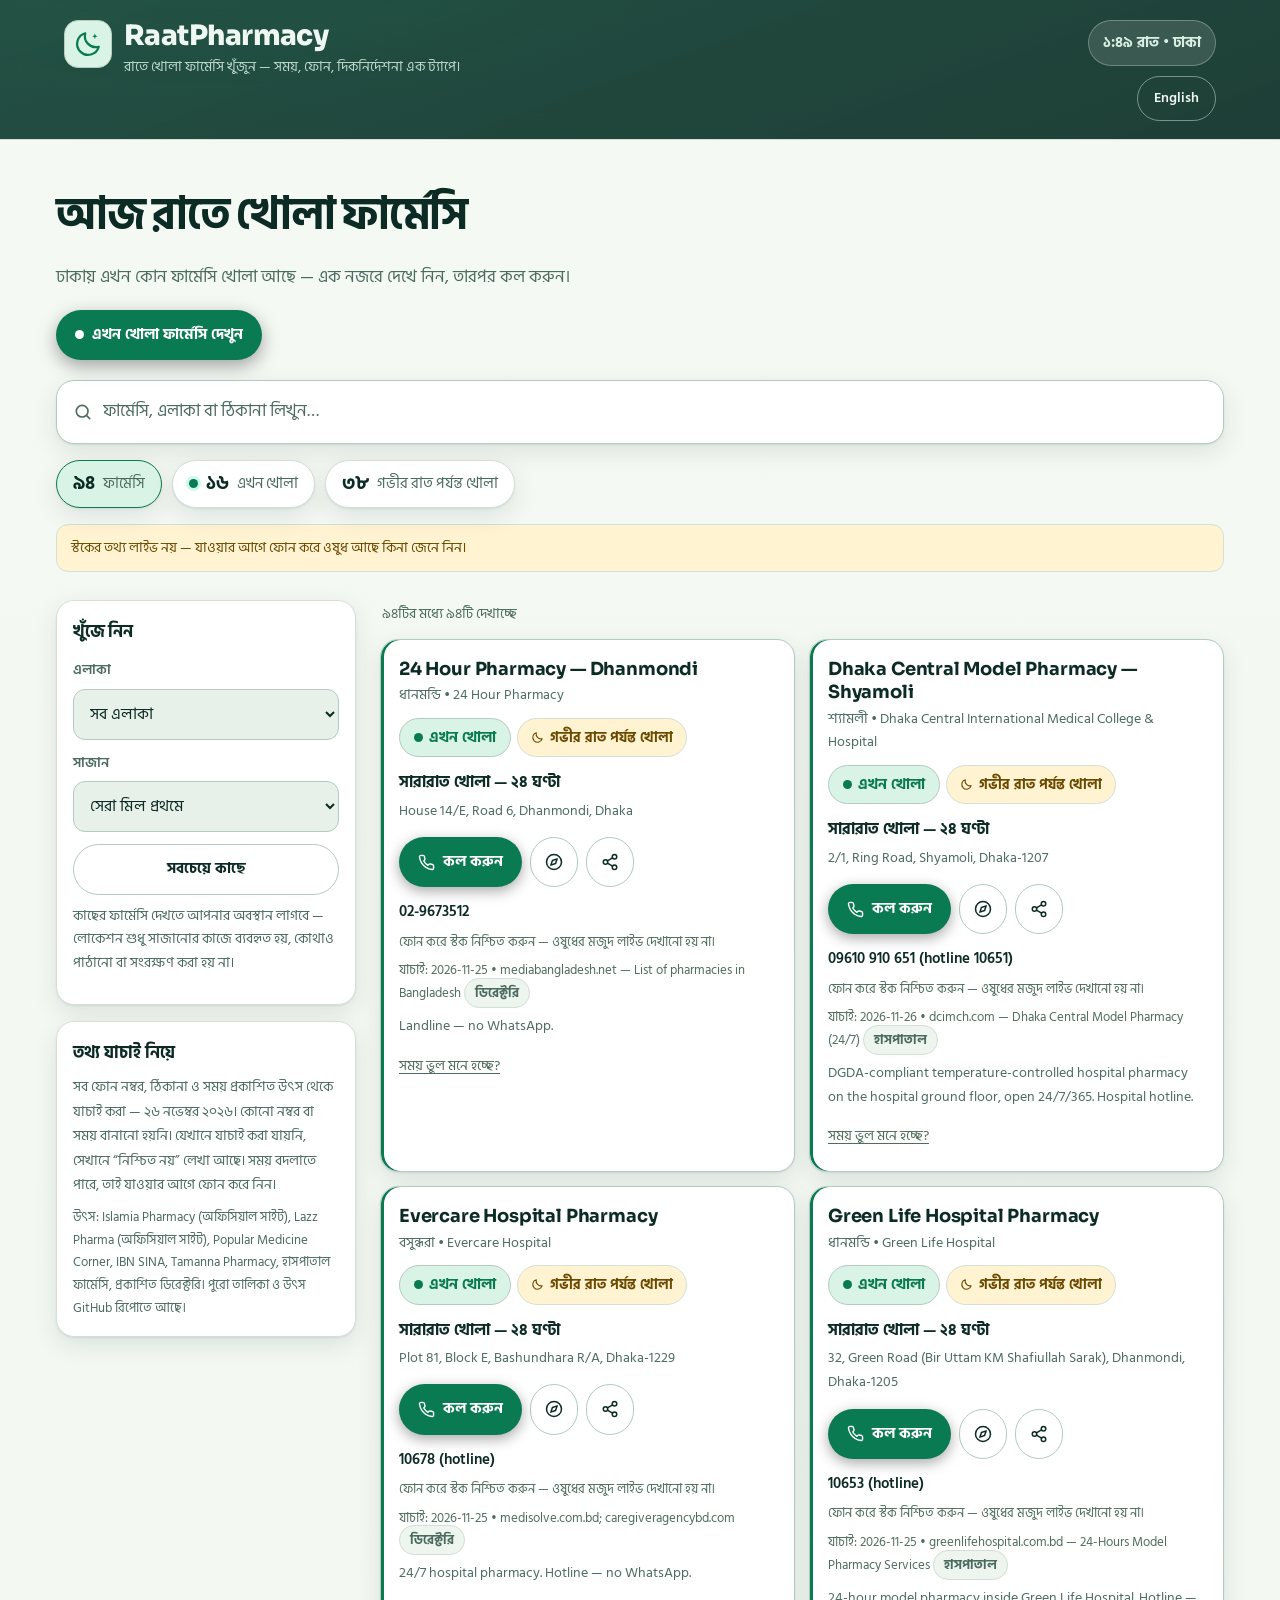
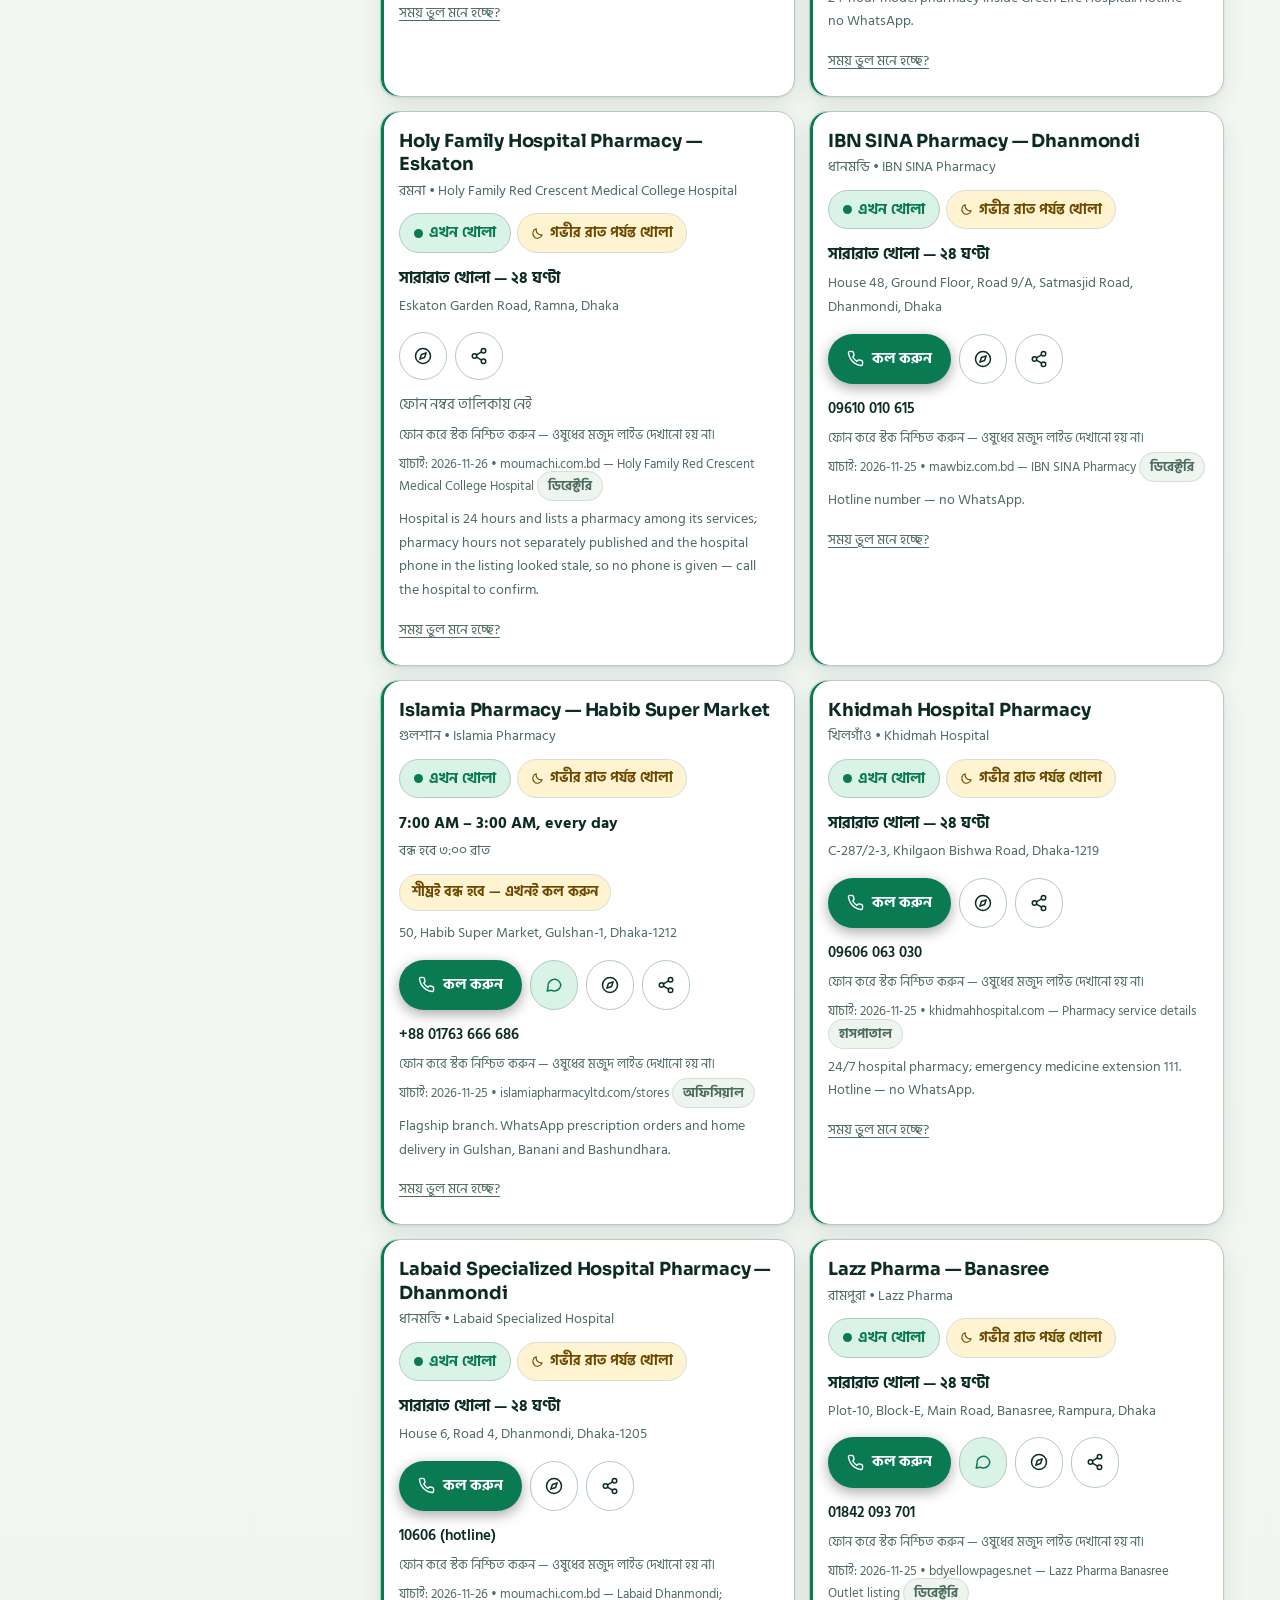
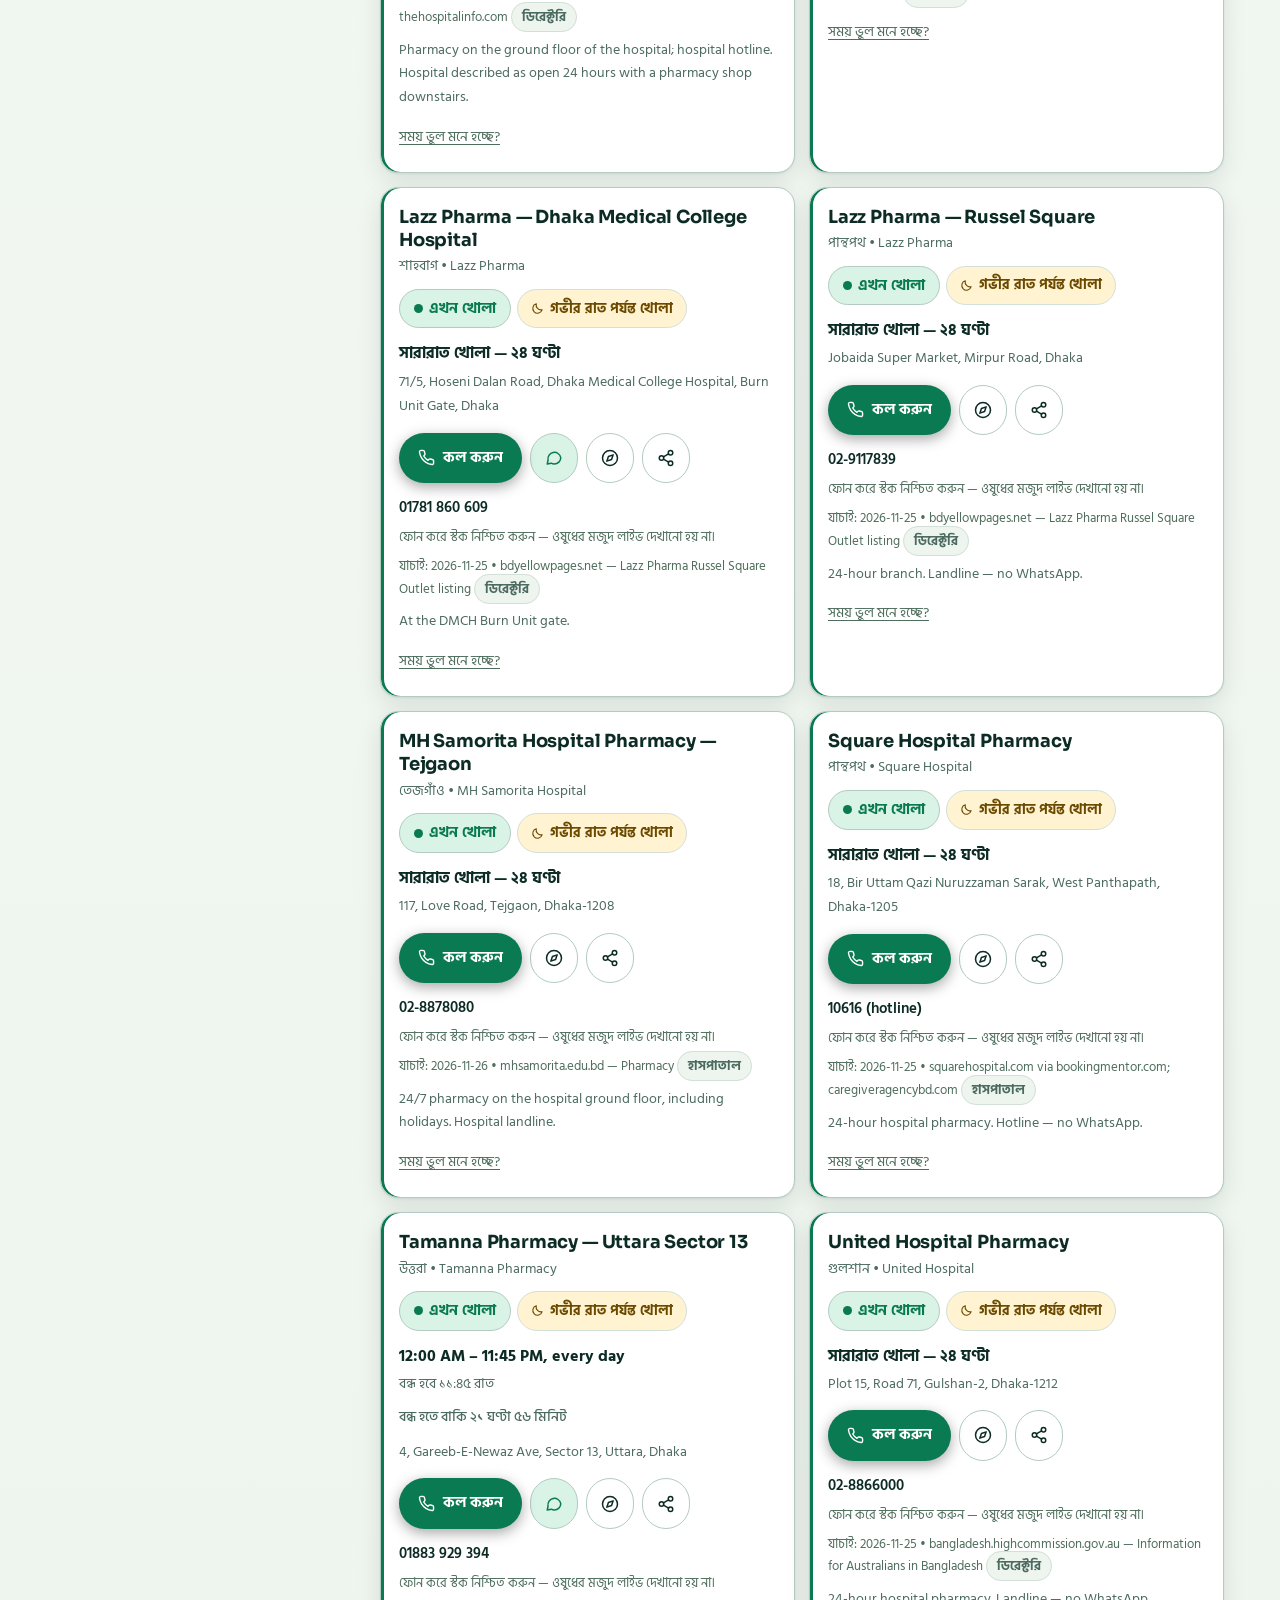
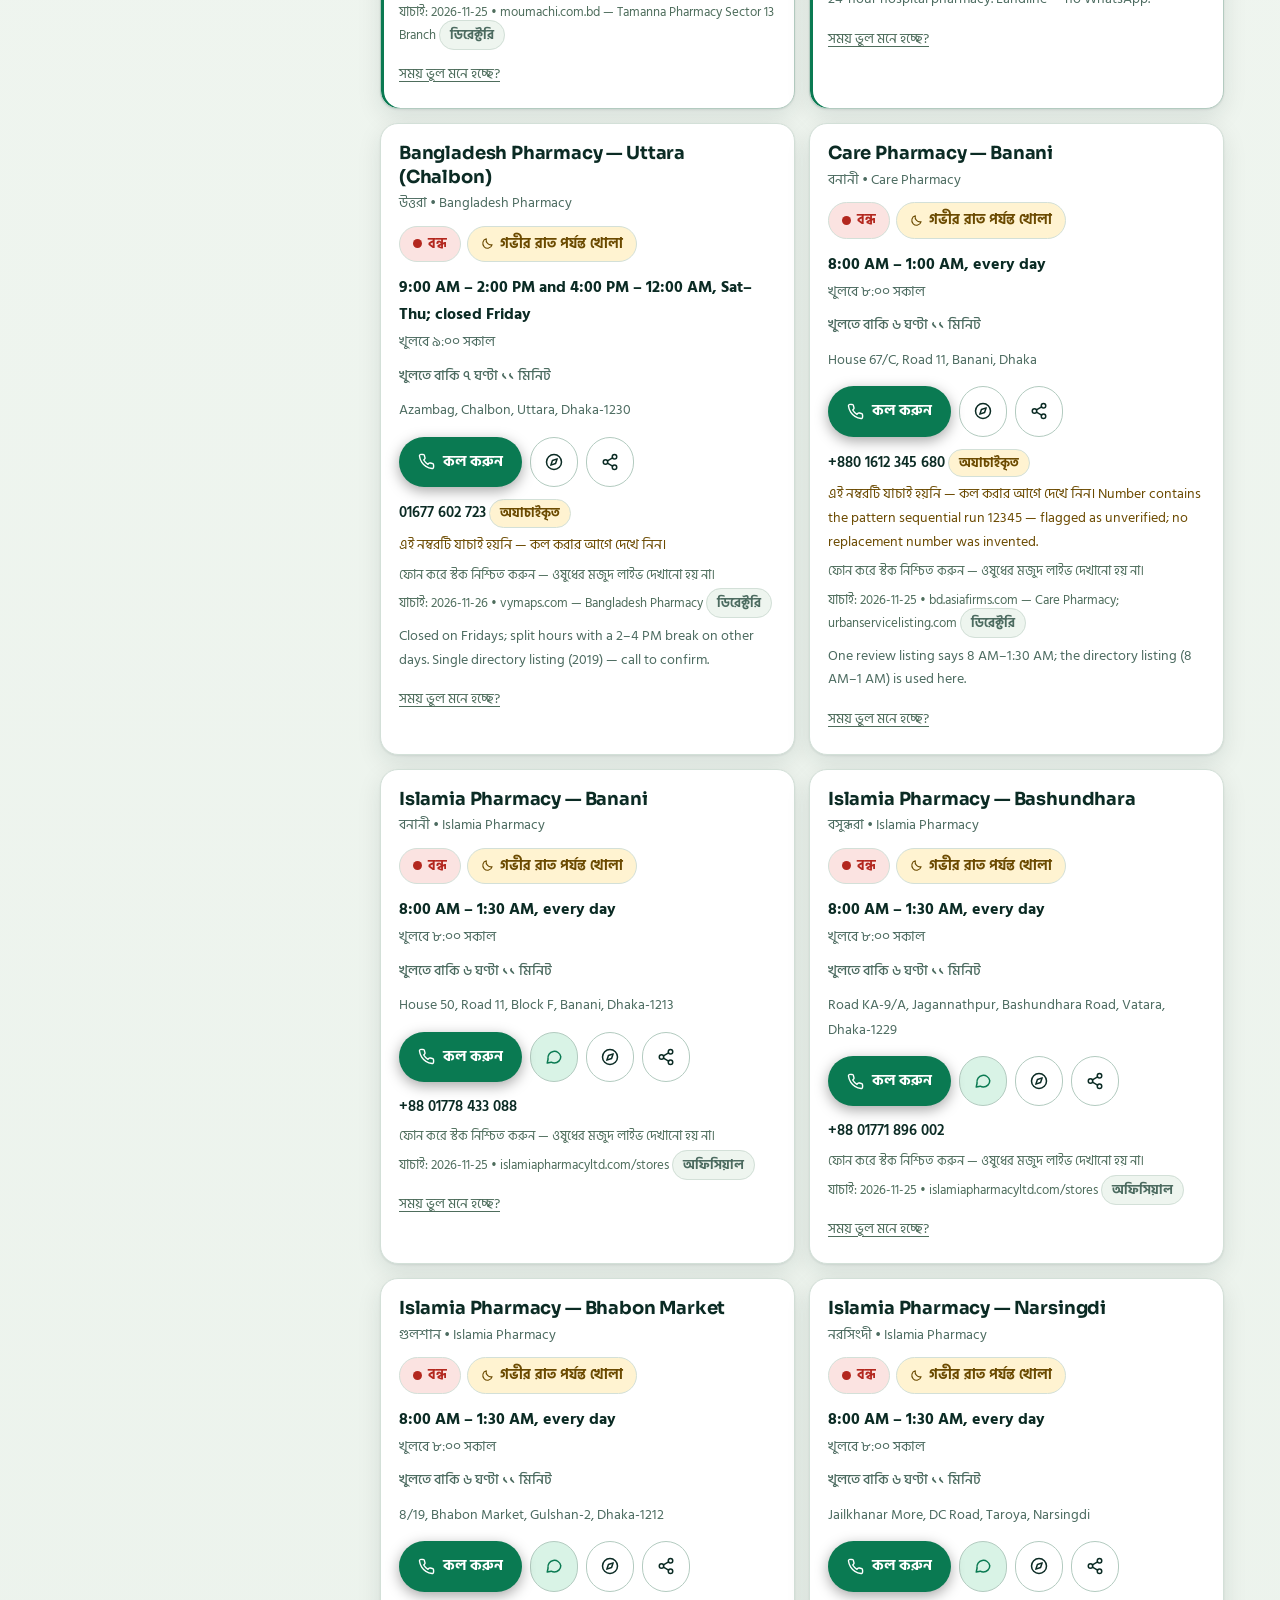
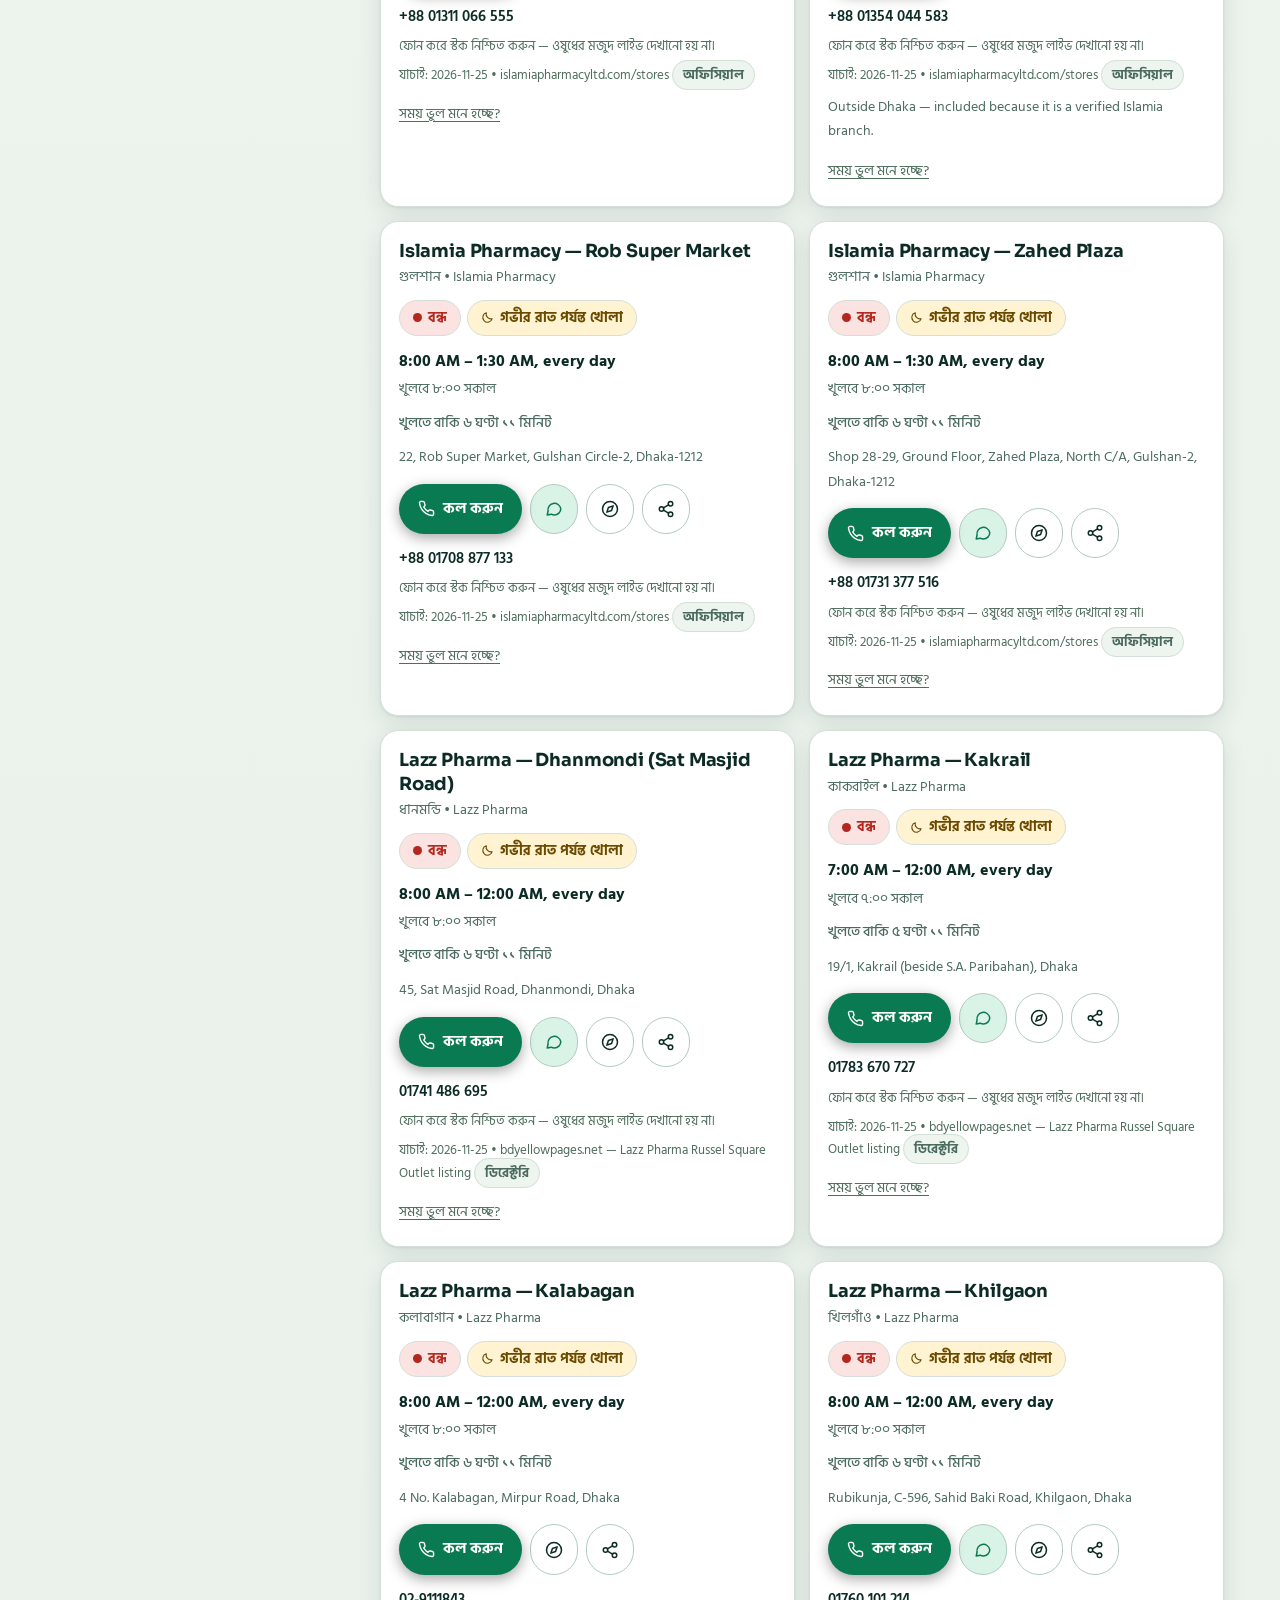
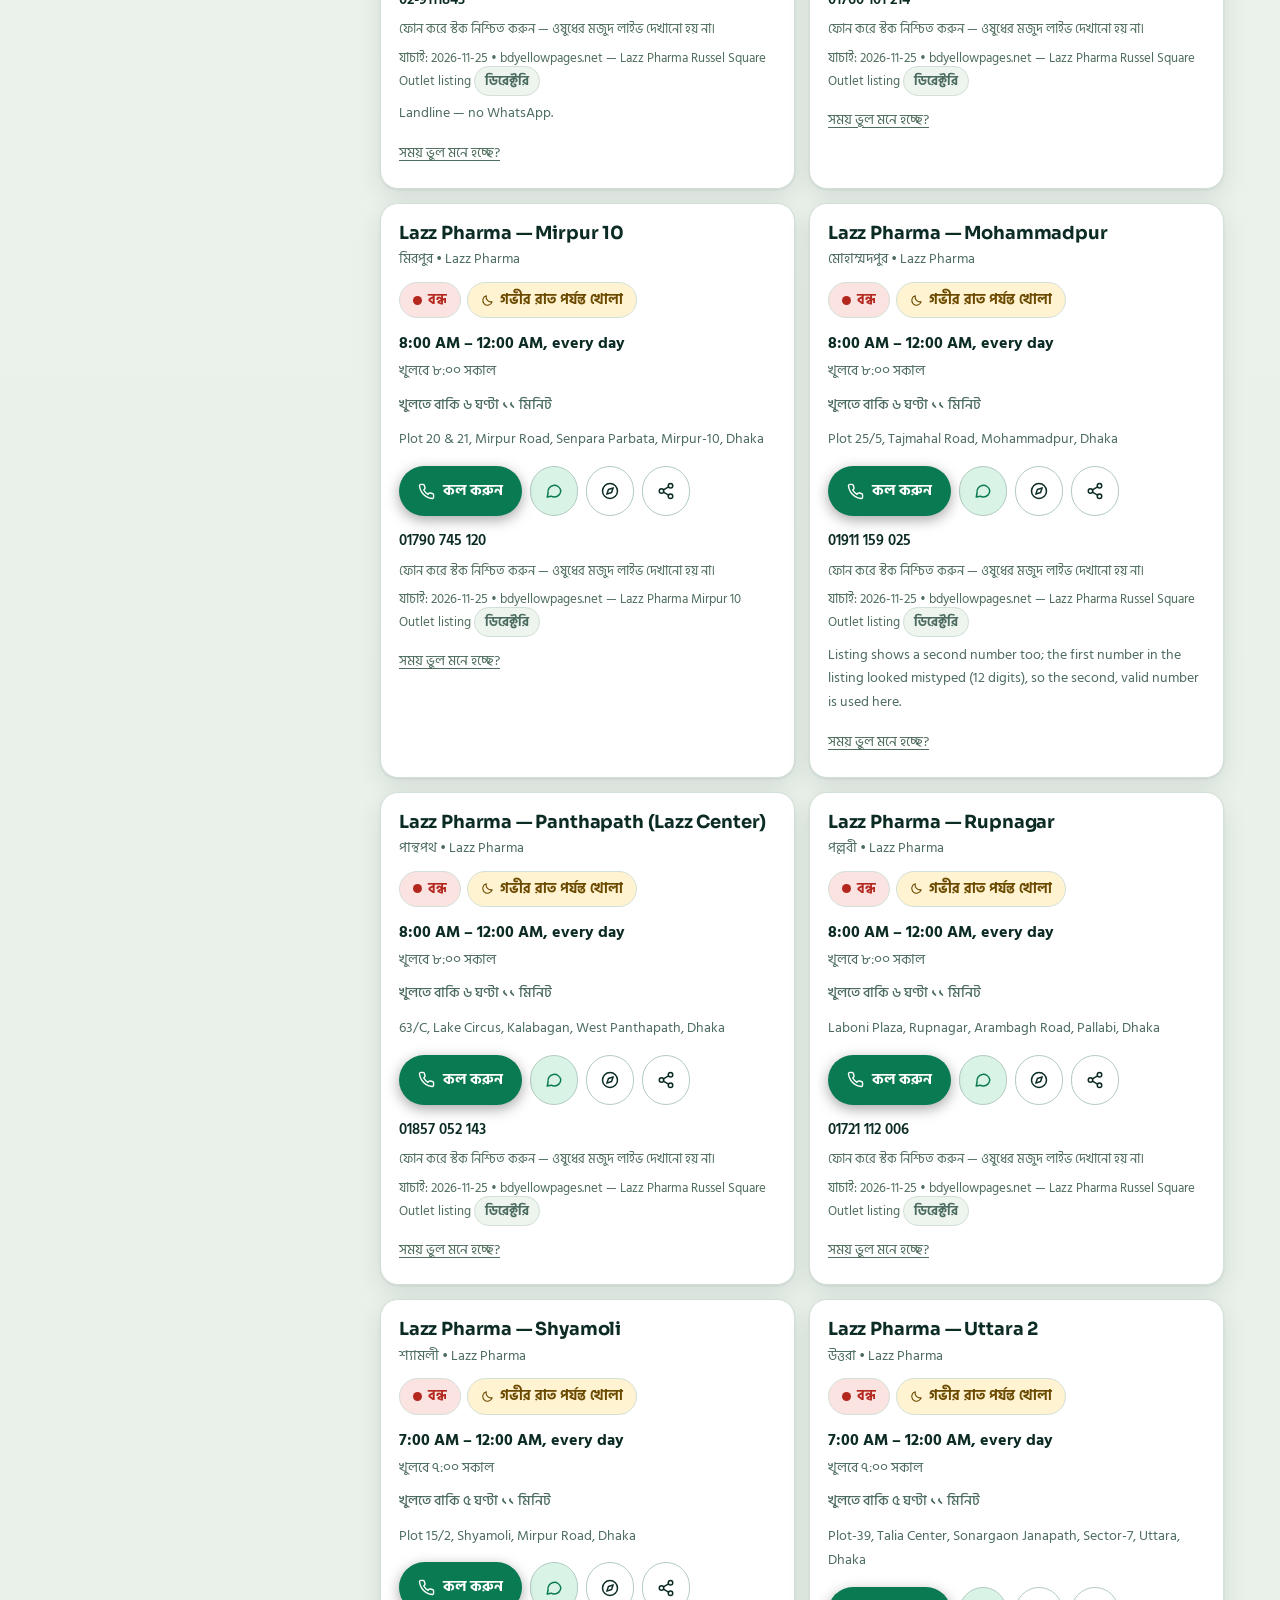
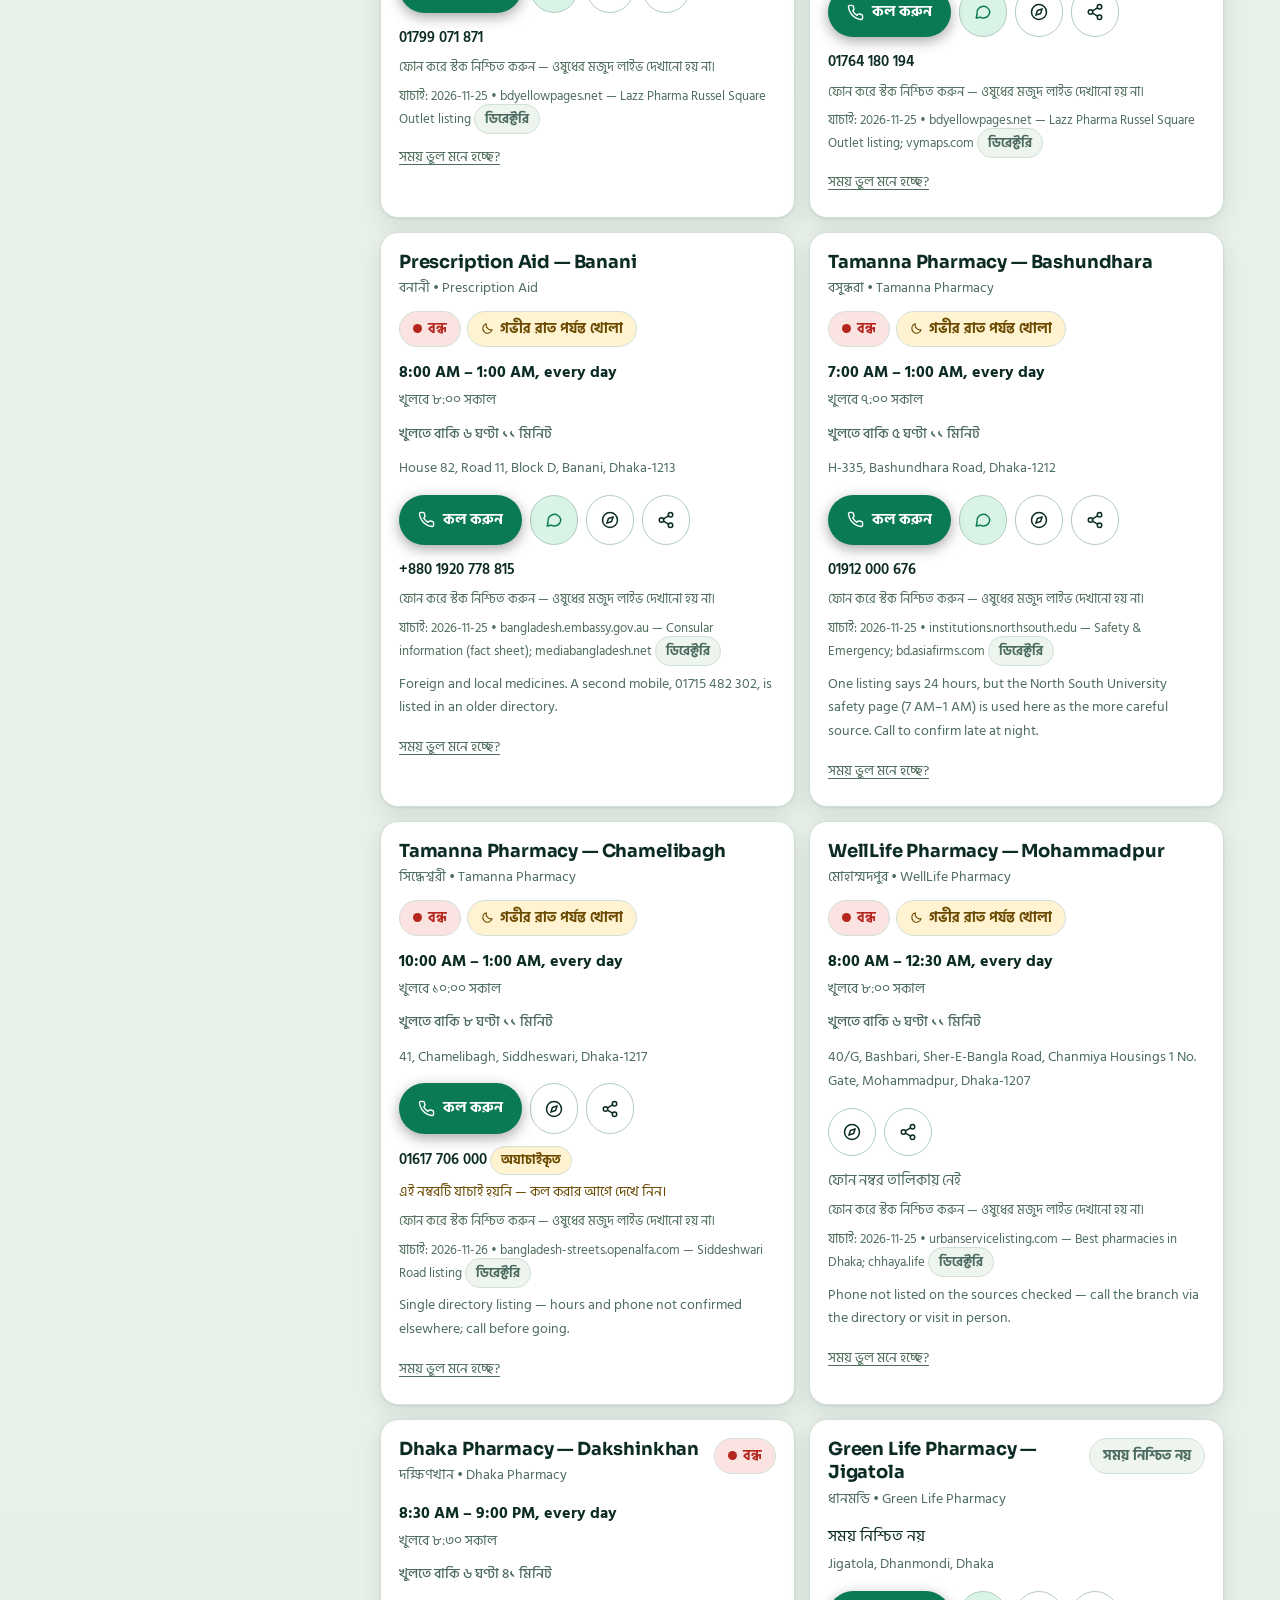
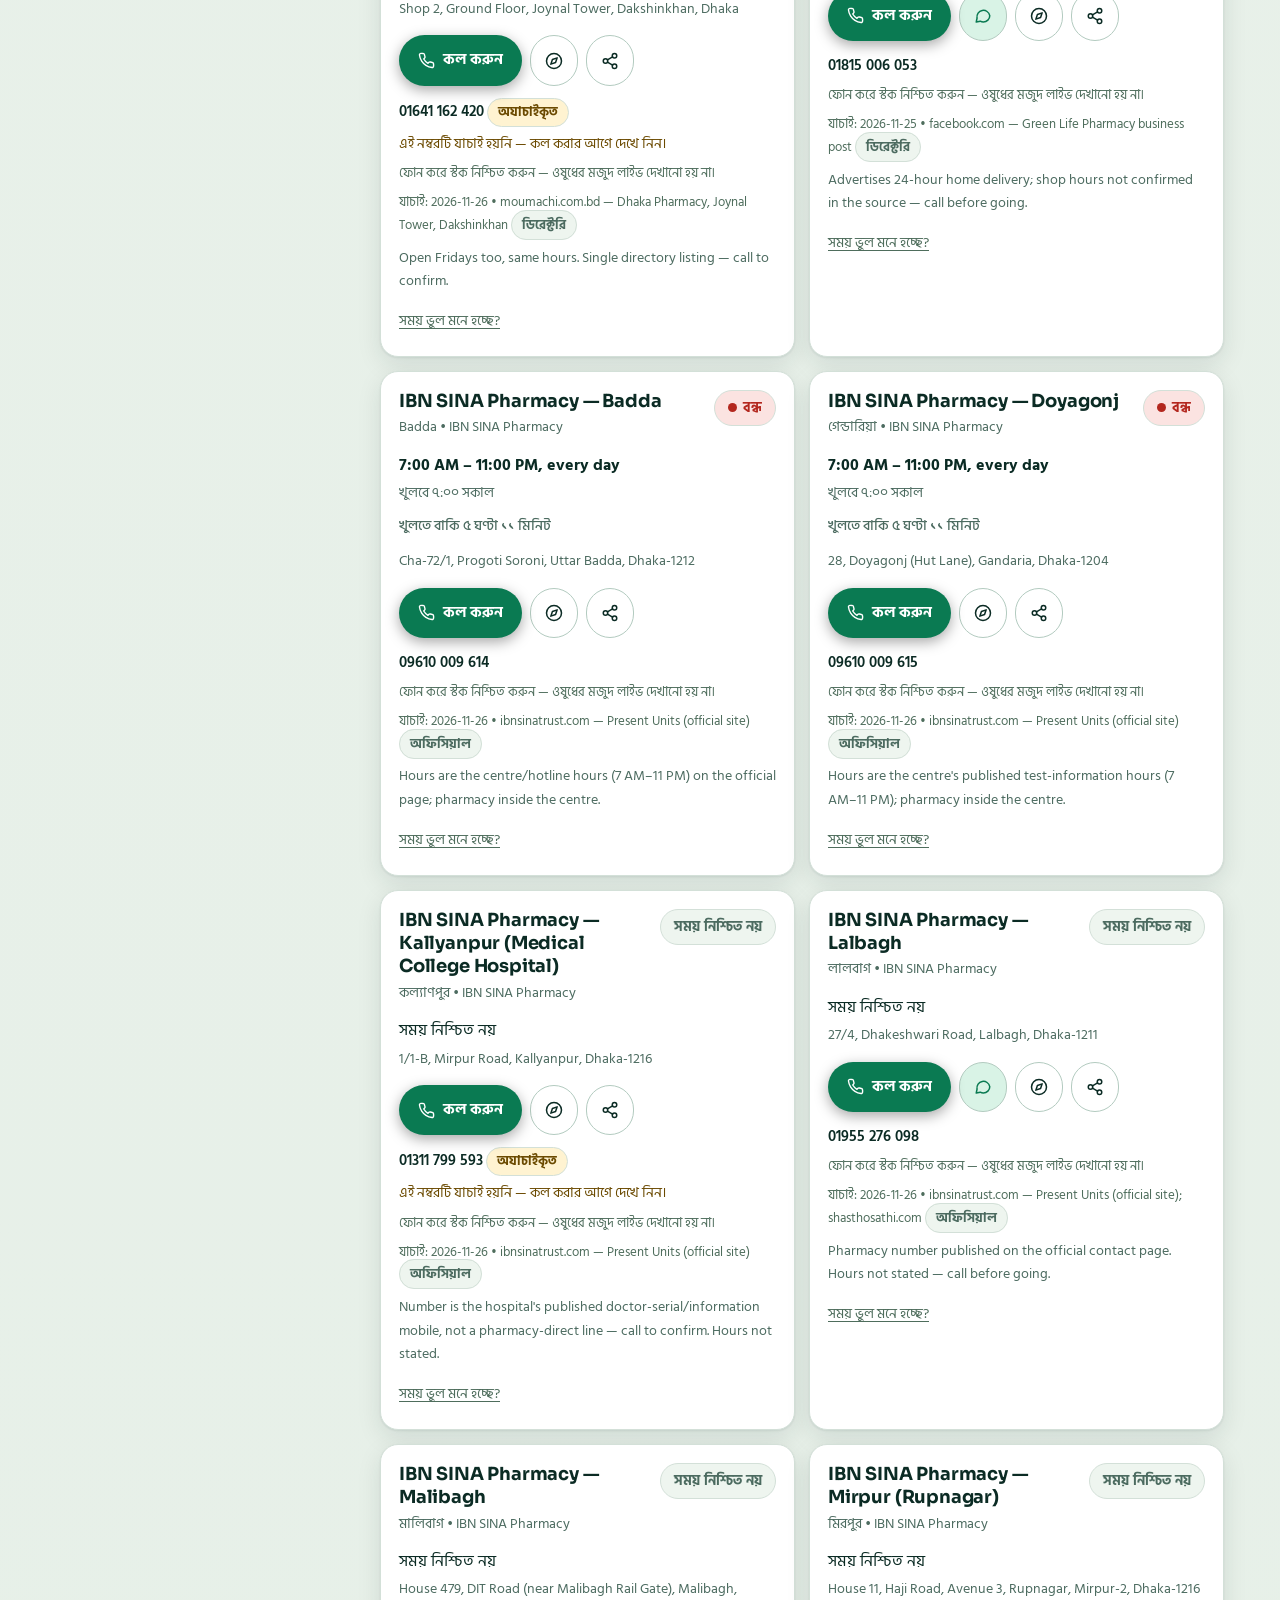
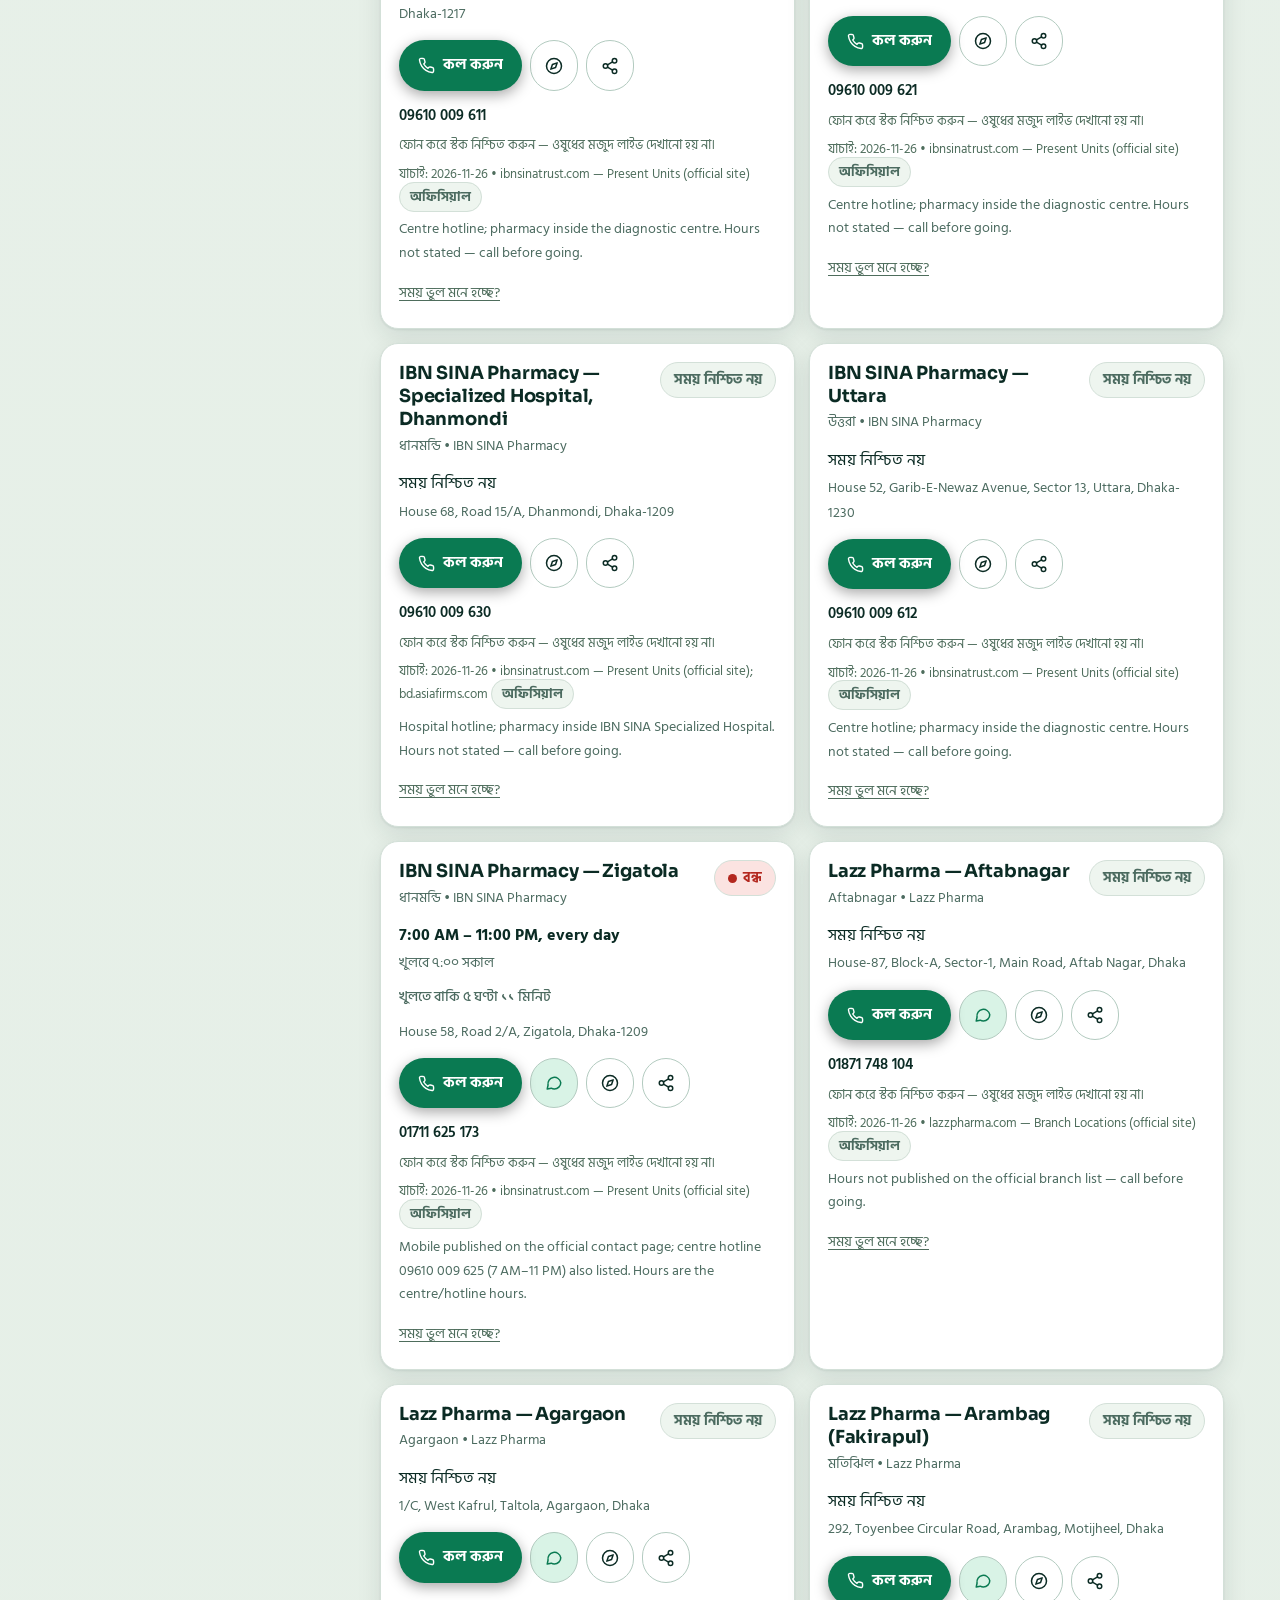
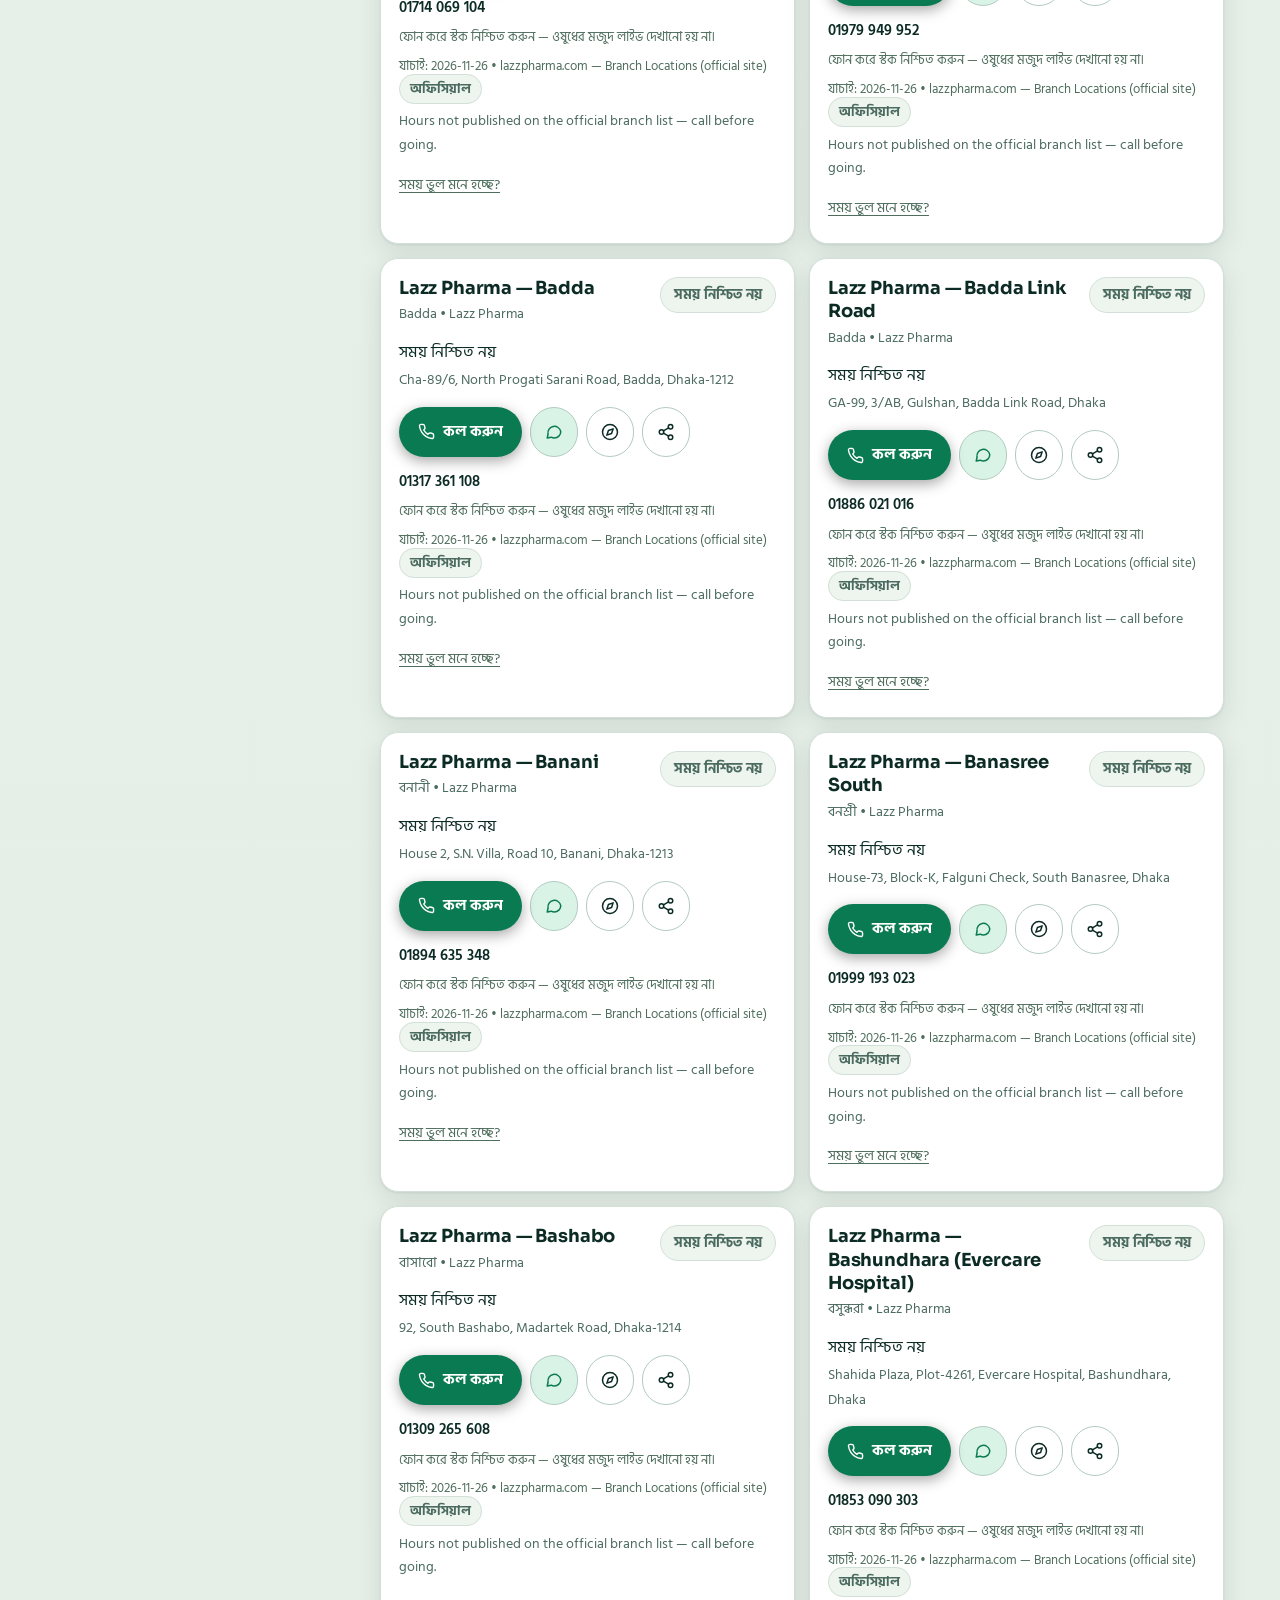
==== commit 80059823: "RaatPharmacy MVP: night pharmacy finder for Dhaka - 41 verified pharmacies" ====
--- a/index.html
+++ b/index.html
@@ -2367,10 +2367,6 @@
       <h2 class="hero-title"><span id="heroTitle">আজ রাতে খোলা ফার্মেসি</span></h2>
       <p class="hero-sub"><span id="heroSub">ঢাকায় এখন কোন ফার্মেসি খোলা আছে — এক নজরে দেখে নিন, তারপর কল করুন।</span></p>
       <button id="openNowCta" class="btn btn-primary hero-cta" type="button"><span class="dot" aria-hidden="true"></span><span id="openNowCtaText">এখন খোলা ফার্মেসি দেখুন</span></button>
-      <figure class="hero-figure">
-        <img id="heroImg" src="img/hero.webp" width="1200" height="675" fetchpriority="high" alt="ঢাকার রাতে খোলা ফার্মেসির ইলাস্ট্রেশন — জ্বলজ্বলে সবুজ ক্রস আর চাঁদ">
-        <figcaption id="heroCaption">রাতের ঢাকা — ইলাস্ট্রেশন</figcaption>
-      </figure>
       <label class="search-wrap">
         <span class="visually-hidden" id="searchLabel">খুঁজুন</span>
         <svg class="search-icon" viewBox="0 0 24 24" width="20" height="20" fill="none" stroke="currentColor" stroke-width="2" stroke-linecap="round" aria-hidden="true"><circle cx="11" cy="11" r="7"/><path d="m20 20-3.8-3.8"/></svg>
--- a/styles.css
+++ b/styles.css
@@ -217,9 +217,6 @@
    caption says plainly that it is an illustration — honesty is part
    of the craft. Fixed aspect ratio + width/height attributes on the
    <img> mean zero layout shift while it loads. */
-.hero-figure { margin: 20px 0 0; border-radius: var(--radius); overflow: hidden; border: 1px solid var(--border); box-shadow: var(--shadow-1); }
-.hero-figure img { display: block; width: 100%; height: auto; aspect-ratio: 16 / 9; object-fit: cover; }
-.hero-figure figcaption { font-size: 13px; color: var(--muted); background: var(--surface); padding: 8px 14px; border-top: 1px solid var(--border); }
 .search-wrap {
   display: flex; align-items: center; gap: 10px;
   background: var(--surface); border: 1px solid var(--border-strong);
@@ -540,7 +537,7 @@
   body::before { display: none !important; }
   .topbar { position: static !important; background: #fff !important; border-bottom: 2px solid #111; -webkit-backdrop-filter: none; backdrop-filter: none; }
   .topbar .brand p, .topbar .clock, .top-right { color: #333 !important; }
-  .top-right .lang-btn, .hero-figure, .hero-cta, .search-wrap, .stat-chips,
+  .top-right .lang-btn, .hero-cta, .search-wrap, .stat-chips,
   .sidebar, .sheet, .sheet-backdrop, .toast, .skip-link, .actions,
   .link-btn, .guides, footer .footer-links { display: none !important; }
   .card, .guide-card { background: #fff !important; color: #111 !important; border: 1px solid #999 !important; box-shadow: none !important; break-inside: avoid; }
